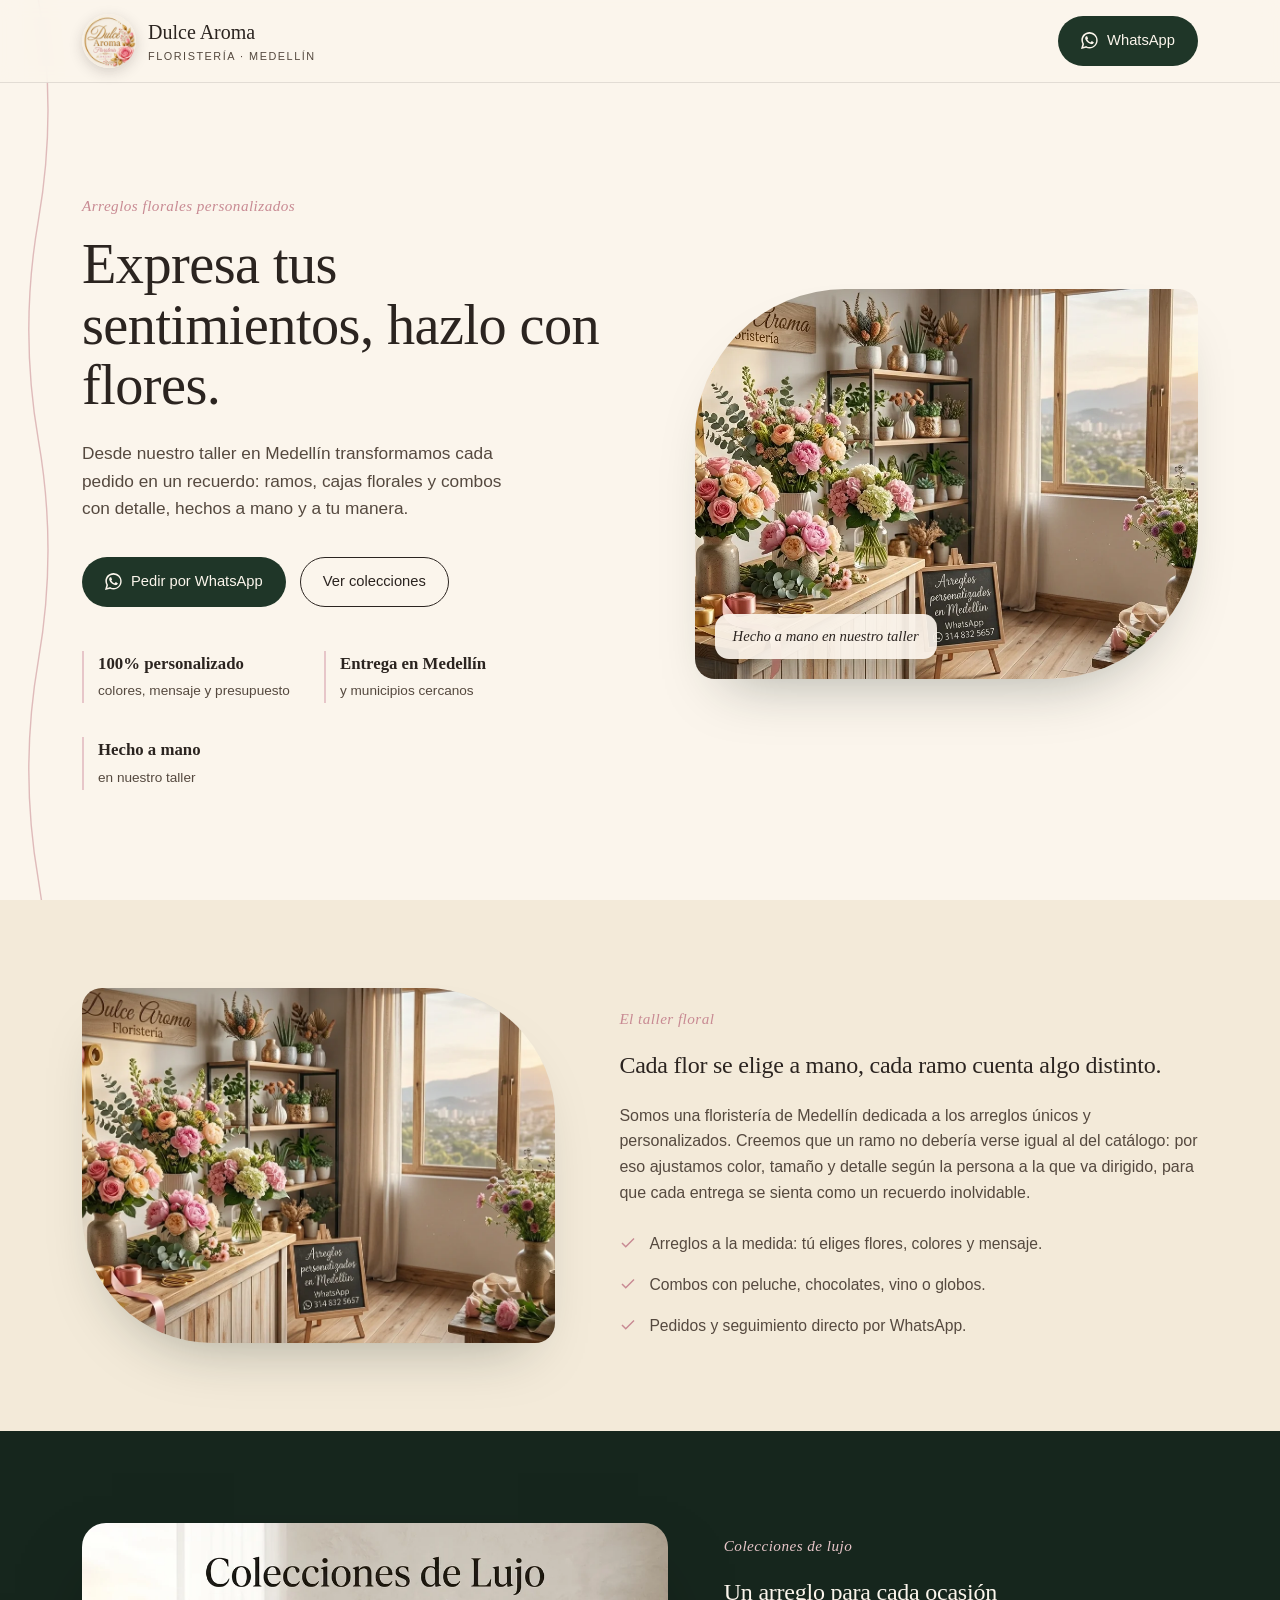
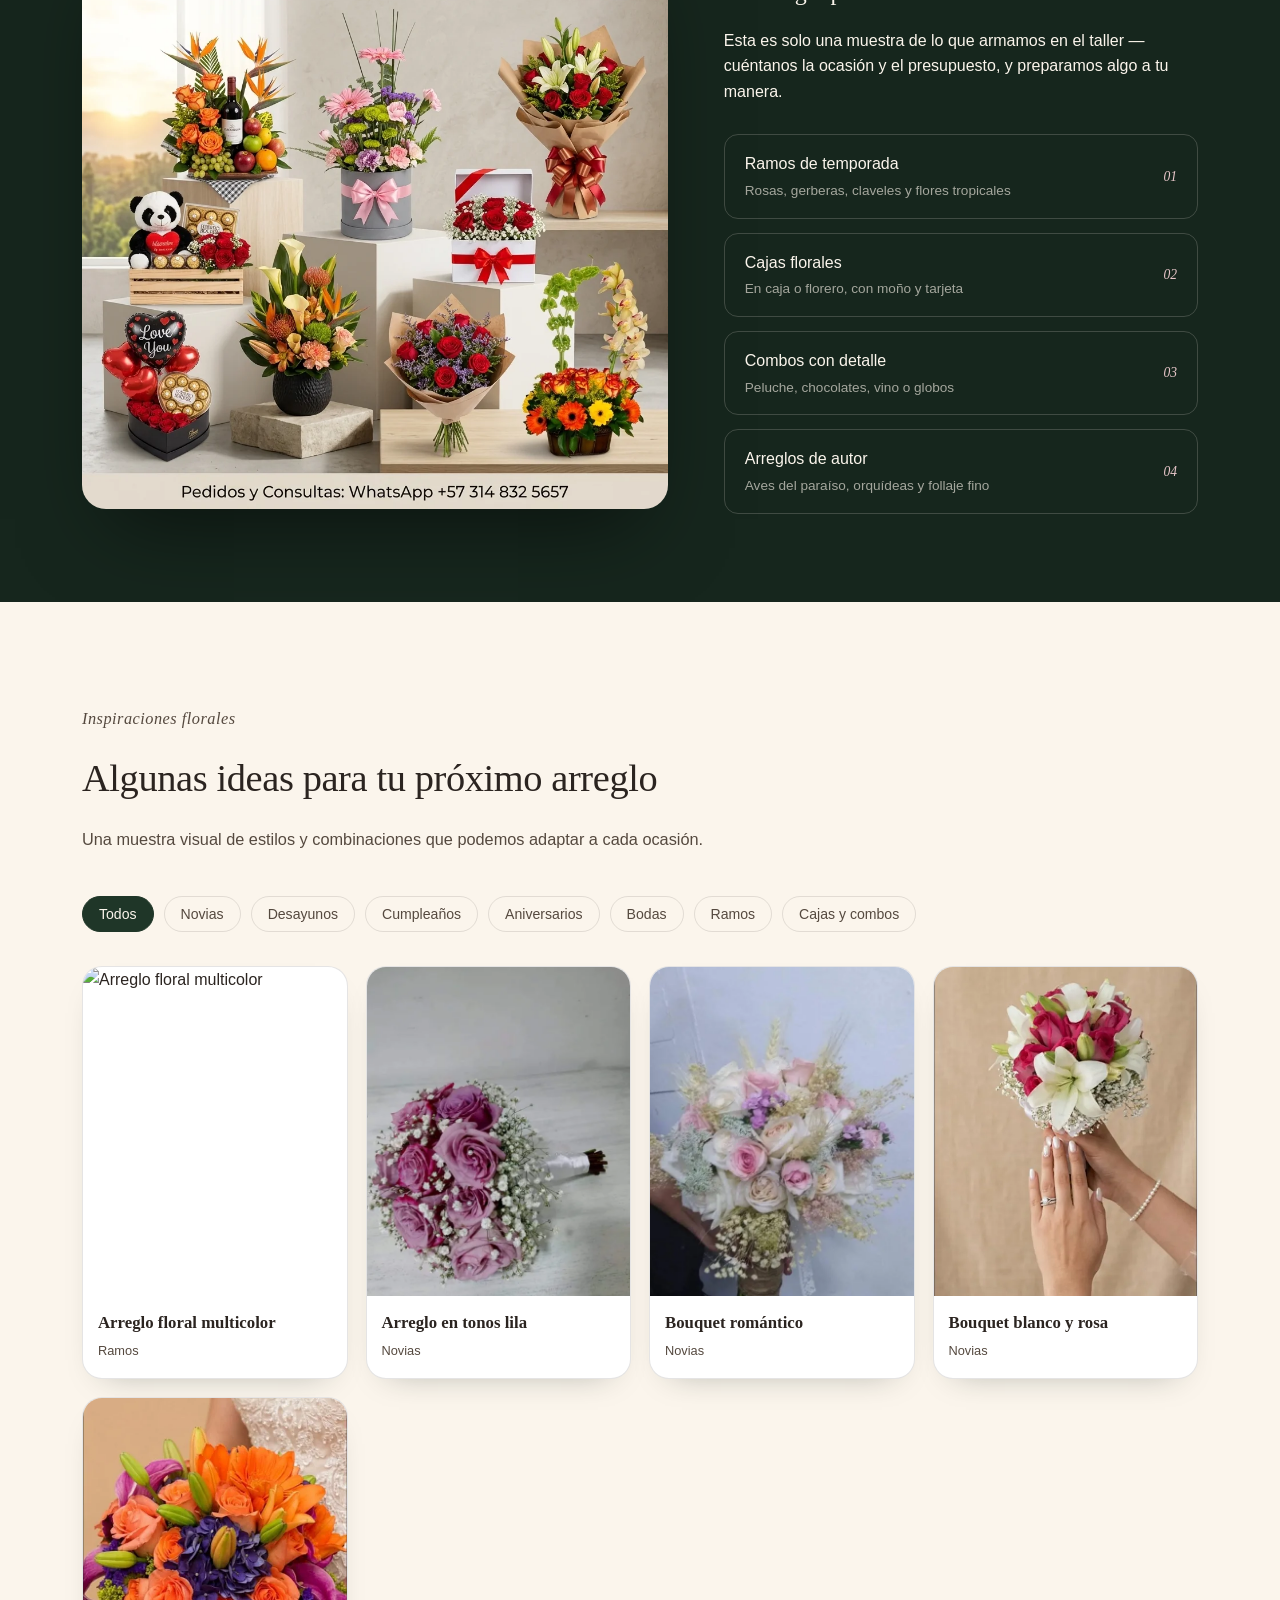
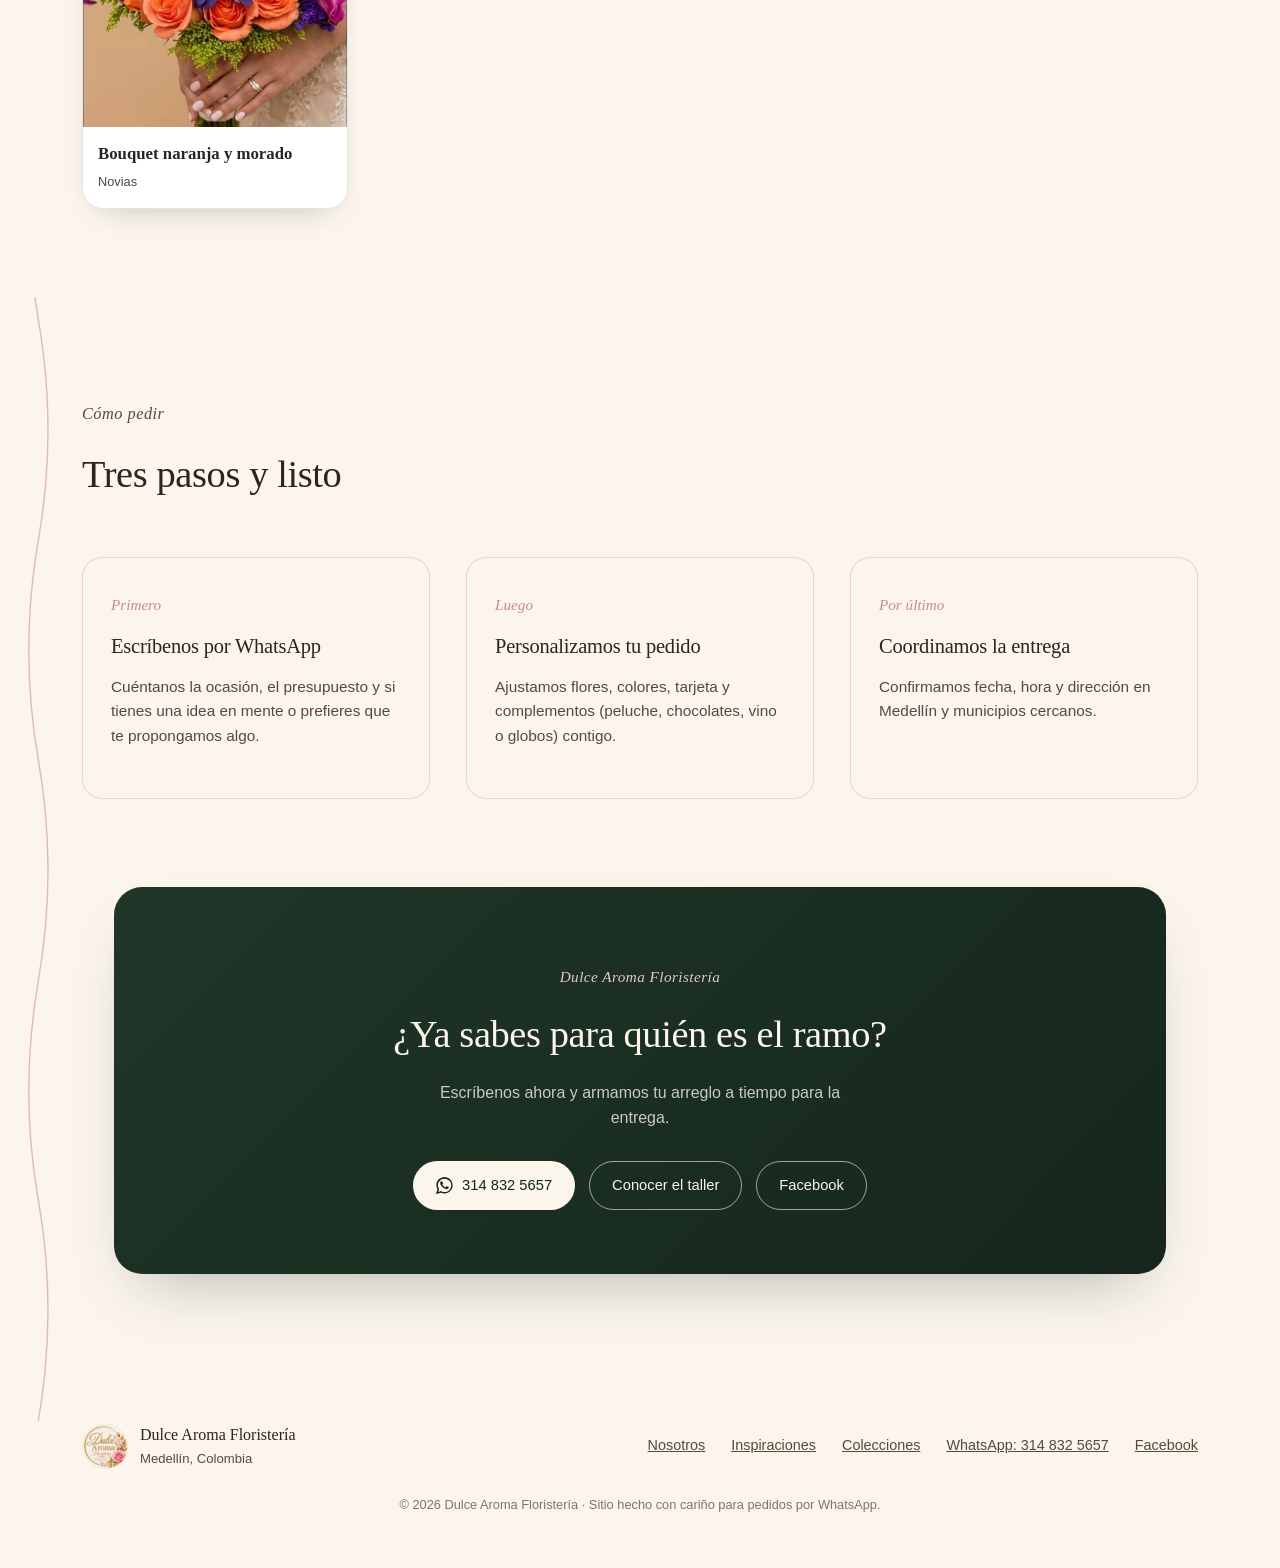
==== index.html @ 65dbf470 "Update image path for floral arrangement" ====
<!DOCTYPE html>

<html lang="es">
<head>
<meta charset="utf-8"/>
<meta content="width=device-width, initial-scale=1.0" name="viewport"/>
<title>Dulce Aroma Floristería · Medellín</title>
<meta content="Dulce Aroma Floristería: arreglos florales únicos y personalizados en Medellín. Pedidos y consultas por WhatsApp." name="description"/>
<meta content="Dulce Aroma Floristería · Medellín" property="og:title"/>
<meta content="Arreglos florales únicos y personalizados en Medellín. Pedidos y consultas por WhatsApp." property="og:description"/>
<meta content="img/portada.webp" property="og:image"/>
<meta content="#1f3628" name="theme-color"/>
<style>
  :root{
    --verde-hoja: #1f3628;
    --verde-profundo: #16261d;
    --crema: #fbf5ec;
    --crema-suave: #f3ead9;
    --rosa-polvo: #c88a93;
    --rosa-suave: #e7c6c9;
    --dorado: #a6793d;
    --tinta: #2b2420;
    --ink-suave: #55493f;
    --borde: rgba(43,36,32,0.12);
    --sombra: 0 30px 60px -30px rgba(22,38,29,0.35);
  }
  *{box-sizing:border-box;}
  html{scroll-behavior:smooth;}
  body{
    margin:0;
    background:var(--crema);
    color:var(--tinta);
    font-family:'Work Sans', sans-serif;
    font-weight:400;
    line-height:1.6;
    overflow-x:hidden;
  }
  h1,h2,h3,.display{
    font-family:'Fraunces', serif;
    font-weight:500;
    letter-spacing:-0.01em;
    margin:0;
  }
  .eyebrow{
    font-family:'Fraunces', serif;
    font-style:italic;
    font-weight:400;
    font-size:0.95rem;
    letter-spacing:0.03em;
    color:var(--rosa-polvo);
  }
  a{color:inherit;}
  img{max-width:100%;display:block;}
  .wrap{max-width:1180px;margin:0 auto;padding:0 32px;}

  /* --- vine signature element --- */
  #vine-svg{
    position:absolute;
    top:0; left:0;
    width:100%;
    height:100%;
    pointer-events:none;
    z-index:0;
  }
  #vine-page{position:relative;}
  #vine-page > *:not(#vine-svg){position:relative;z-index:1;}
  .vine-path{
    fill:none;
    stroke:var(--rosa-polvo);
    stroke-width:1.4;
    stroke-linecap:round;
    opacity:0.55;
  }
  .vine-mark{
    opacity:0;
    transform:scale(0.4);
    transform-box:fill-box;
    transform-origin:center;
    transition:opacity 0.8s ease, transform 0.8s cubic-bezier(.2,.9,.3,1.3);
  }
  .vine-mark.show{opacity:1;transform:scale(1);}

  /* --- nav --- */
  header{
    position:sticky; top:0; z-index:50;
    background:rgba(251,245,236,0.86);
    backdrop-filter: blur(10px);
    border-bottom:1px solid var(--borde);
  }
  nav.wrap{
    display:flex; align-items:center; justify-content:space-between;
    padding-top:14px; padding-bottom:14px;
  }
  .brand{display:flex;align-items:center;gap:12px;}
  .brand img{width:54px;height:54px;border-radius:50%;object-fit:cover;box-shadow:0 4px 14px rgba(43,36,32,0.18);}
  .brand-name{font-family:'Fraunces',serif;font-size:1.25rem;font-weight:500;}
  .brand-name span{display:block;font-family:'Work Sans',sans-serif;font-weight:400;font-size:0.68rem;letter-spacing:0.14em;text-transform:uppercase;color:var(--ink-suave);}
  .btn{
    display:inline-flex; align-items:center; gap:9px;
    padding:12px 22px;
    border-radius:999px;
    font-family:'Work Sans',sans-serif;
    font-weight:500;
    font-size:0.92rem;
    text-decoration:none;
    border:1px solid transparent;
    cursor:pointer;
    transition:transform 0.25s ease, box-shadow 0.25s ease, background 0.25s ease;
  }
  .btn-primary{background:var(--verde-hoja);color:var(--crema);}
  .btn-primary:hover{transform:translateY(-2px);box-shadow:0 14px 26px -12px rgba(31,54,40,0.55);}
  .btn-ghost{border-color:var(--tinta); background:transparent;}
  .btn-ghost:hover{background:var(--tinta);color:var(--crema);}
  .btn svg{width:17px;height:17px;flex-shrink:0;}

  /* --- hero --- */
  .hero{
    position:relative;
    padding:96px 0 110px;
    overflow:hidden;
  }
  .hero .wrap{
    display:grid;
    grid-template-columns:1.05fr 0.95fr;
    gap:56px;
    align-items:center;
    position:relative;
    z-index:1;
  }
  .hero h1{
    font-size:clamp(2.5rem, 4.4vw, 3.7rem);
    line-height:1.08;
    margin-top:14px;
  }
  .hero h1 em{
    font-style:italic;
    color:var(--rosa-polvo);
  }
  .hero p.lead{
    margin-top:24px;
    font-size:1.08rem;
    color:var(--ink-suave);
    max-width:46ch;
  }
  .hero-ctas{display:flex;gap:14px;margin-top:34px;flex-wrap:wrap;}
  .hero-figure{
    position:relative;
    border-radius:150px 20px 150px 20px;
    overflow:hidden;
    box-shadow:var(--sombra);
    aspect-ratio:4/3.1;
  }
  .hero-figure img{width:100%;height:100%;object-fit:cover;}
  .hero-figure .tag{
    position:absolute; left:20px; bottom:20px;
    max-width:calc(100% - 40px);
    background:rgba(251,245,236,0.92);
    padding:11px 18px;
    border-radius:14px;
    font-family:'Fraunces',serif;
    font-style:italic;
    font-size:0.92rem;
    box-shadow:0 10px 24px rgba(22,38,29,0.2);
  }
  .stat-row{
    display:flex; gap:34px; margin-top:44px; flex-wrap:wrap;
  }
  .stat-row div{border-left:2px solid var(--rosa-suave);padding-left:14px;}
  .stat-row strong{display:block;font-family:'Fraunces',serif;font-size:1.05rem;}
  .stat-row span{font-size:0.85rem;color:var(--ink-suave);}

  /* --- section basics --- */
  section{position:relative;padding:88px 0;}
  .section-head{max-width:640px;margin-bottom:52px;}
  .section-head h2{font-size:clamp(1.9rem,3vw,2.5rem);margin-top:10px;}
  .section-head p{color:var(--ink-suave);margin-top:16px;font-size:1.02rem;}

  /* --- about / historia --- */
  .about{background:var(--crema-suave);}
  .about .wrap{display:grid;grid-template-columns:0.9fr 1.1fr;gap:64px;align-items:center;}
  .about-figure{border-radius:20px 130px 20px 130px;overflow:hidden;box-shadow:var(--sombra);background:#e8dfd2;}
  .about-figure img{width:100%;aspect-ratio:4/3;object-fit:cover;object-position:52% center;}
  .about ul{list-style:none;margin:26px 0 0;padding:0;display:grid;gap:16px;}
  .about li{display:flex;gap:12px;align-items:flex-start;font-size:0.98rem;color:var(--ink-suave);}
  .about li svg{flex-shrink:0;margin-top:3px;width:18px;height:18px;color:var(--rosa-polvo);}

  /* --- catálogo (dark) --- */
  .catalogo{background:var(--verde-profundo);color:var(--crema);}
  .catalogo .eyebrow{color:var(--rosa-suave);}
  .catalogo .section-head p{color:rgba(251,245,236,0.72);}
  .catalogo .wrap{display:grid;grid-template-columns:1.05fr 0.85fr;gap:56px;align-items:center;}
  .catalogo-figure{border-radius:24px;overflow:hidden;box-shadow:0 40px 80px -30px rgba(0,0,0,0.55);background:#2a3a30;}
  .catalogo-figure img{width:100%;aspect-ratio:1/1;object-fit:cover;object-position:center;}
  .chip-list{display:grid;gap:14px;}
  .chip{
    display:flex;justify-content:space-between;align-items:center;
    padding:16px 20px;
    border:1px solid rgba(251,245,236,0.18);
    border-radius:14px;
    transition:background 0.25s ease, border-color 0.25s ease;
  }
  .chip:hover{background:rgba(251,245,236,0.06);border-color:rgba(251,245,236,0.35);}
  .chip .n{font-family:'Fraunces',serif;font-style:italic;color:var(--rosa-suave);font-size:0.85rem;}
  .chip .t{font-weight:500;}
  .chip .d{font-size:0.85rem;color:rgba(251,245,236,0.62);margin-top:3px;}

  /* --- pasos --- */
  .pasos .wrap{display:grid;grid-template-columns:repeat(3,1fr);gap:36px;}
  .paso{
    background:var(--crema);
    border:1px solid var(--borde);
    border-radius:20px;
    padding:34px 28px;
    position:relative;
  }
  .paso .marca{
    font-family:'Fraunces',serif;font-style:italic;color:var(--rosa-polvo);font-size:0.95rem;
  }
  .paso h3{margin-top:12px;font-size:1.28rem;}
  .paso p{margin-top:12px;color:var(--ink-suave);font-size:0.96rem;}

  /* --- cta final --- */
  .cta-final{
    background:linear-gradient(135deg, var(--verde-hoja), var(--verde-profundo));
    color:var(--crema);
    border-radius:28px;
    margin:0 32px;
    padding:64px 48px;
    text-align:center;
    box-shadow:var(--sombra);
  }
  .cta-final h2{font-size:clamp(1.8rem,3vw,2.4rem);}
  .cta-final p{margin-top:14px;color:rgba(251,245,236,0.78);max-width:52ch;margin-left:auto;margin-right:auto;}
  .cta-final .hero-ctas{justify-content:center;margin-top:30px;}
  .cta-final .btn-ghost{border-color:rgba(251,245,236,0.6);color:var(--crema);}
  .cta-final .btn-ghost:hover{background:var(--crema);color:var(--verde-profundo);}
  .cta-final .btn-primary{background:var(--crema);color:var(--verde-profundo);}
  .cta-final .btn-primary:hover{box-shadow:0 14px 26px -12px rgba(0,0,0,0.4);}

  footer{padding:60px 0 40px;}
  footer .wrap{display:flex;justify-content:space-between;align-items:center;flex-wrap:wrap;gap:24px;}
  .foot-brand{display:flex;align-items:center;gap:12px;}
  .foot-brand img{width:46px;height:46px;border-radius:50%;object-fit:cover;}
  footer nav{display:flex;gap:26px;font-size:0.9rem;color:var(--ink-suave);flex-wrap:wrap;}
  .copy{font-size:0.8rem;color:var(--ink-suave);opacity:0.75;margin-top:26px;text-align:center;}

  @media (max-width: 860px){
    .hero .wrap, .about .wrap, .catalogo .wrap{grid-template-columns:1fr;}
    .hero-figure{order:-1;}
    .pasos .wrap{grid-template-columns:1fr;}
    .cta-final{margin:0 16px;padding:48px 26px;}
    .wrap{padding:0 20px;}
  }
  @media (prefers-reduced-motion: reduce){
    html{scroll-behavior:auto;}
    .vine-mark{transition:none;opacity:1;transform:none;}
  }

/* --- galeria de trabajos / inspiraciones --- */
.galeria{
  background:var(--crema);
}
.galeria-head{
  display:flex;
  justify-content:space-between;
  align-items:flex-end;
  gap:28px;
  margin-bottom:34px;
  flex-wrap:wrap;
}
.galeria-head .section-head{margin-bottom:0;}
.galeria-filtros{
  display:flex;
  gap:10px;
  flex-wrap:wrap;
}
.galeria-filtro{
  border:1px solid var(--borde);
  background:transparent;
  color:var(--ink-suave);
  padding:9px 16px;
  border-radius:999px;
  cursor:pointer;
  font:500 0.88rem 'Work Sans',sans-serif;
  transition:all .2s ease;
}
.galeria-filtro:hover,
.galeria-filtro.active{
  background:var(--verde-hoja);
  color:var(--crema);
  border-color:var(--verde-hoja);
}
.galeria-grid{
  display:grid;
  grid-template-columns:repeat(4,1fr);
  gap:18px;
}
.galeria-card{
  margin:0;
  border-radius:20px;
  overflow:hidden;
  background:#fff;
  border:1px solid var(--borde);
  box-shadow:0 14px 32px -22px rgba(22,38,29,.38);
}
.galeria-card img{
  width:100%;
  aspect-ratio:4/5;
  object-fit:cover;
  transition:transform .35s ease;
}
.galeria-card:hover img{transform:scale(1.03);}
.galeria-card figcaption{
  padding:14px 15px 16px;
}
.galeria-card strong{
  display:block;
  font-family:'Fraunces',serif;
  font-size:1.05rem;
}
.galeria-card span{
  display:block;
  margin-top:4px;
  font-size:.8rem;
  color:var(--ink-suave);
}
.galeria-empty{
  display:none;
  padding:30px 0;
  color:var(--ink-suave);
}
@media (max-width:1000px){
  .galeria-grid{grid-template-columns:repeat(2,1fr);}
}
@media (max-width:560px){
  .galeria-grid{grid-template-columns:1fr;}
  .galeria-head{align-items:flex-start;}
}
</style>
</head>
<body>
<div id="vine-page">
<svg id="vine-svg" preserveaspectratio="none"><path class="vine-path" d="" id="vine-line"></path></svg>
<header>
<nav class="wrap">
<div class="brand">
<img alt="Logo Dulce Aroma Floristería" loading="lazy" src="img/logo.webp"/>
<div class="brand-name">Dulce Aroma<span>Floristería · Medellín</span></div>
</div>
<a class="btn btn-primary" href="https://wa.me/573148325657?text=Hola%2C%20vi%20su%20p%C3%A1gina%20web%20de%20Dulce%20Aroma%20y%20quisiera%20informaci%C3%B3n%20sobre%20sus%20arreglos%20florales." rel="noopener" target="_blank">
<svg fill="currentColor" viewbox="0 0 24 24"><path d="M20.5 3.5A11.7 11.7 0 0 0 12 0C5.6 0 .5 5.1.5 11.4c0 2 .5 4 1.5 5.7L0 24l7.1-1.9a11.9 11.9 0 0 0 4.9 1.1h0c6.4 0 11.5-5.1 11.5-11.4 0-3-1.2-5.9-3.4-8.3zM12 21.3c-1.5 0-3-.4-4.3-1.2l-.3-.2-4.2 1.1 1.1-4-.2-.3a9.3 9.3 0 0 1-1.4-4.9C2.7 6.3 6.8 2.3 12 2.3c2.5 0 4.9 1 6.7 2.8a9.2 9.2 0 0 1 2.8 6.4c0 5.4-4.1 9.8-9.5 9.8zm5.3-7.3c-.3-.1-1.7-.8-1.9-.9-.3-.1-.5-.1-.7.1-.2.3-.7.9-.9 1.1-.2.2-.3.2-.6.1-.3-.1-1.3-.5-2.4-1.5-.9-.8-1.5-1.8-1.7-2.1-.2-.3 0-.5.1-.6.1-.1.3-.3.4-.5.1-.1.2-.3.3-.4.1-.2 0-.4 0-.5 0-.1-.7-1.6-.9-2.2-.2-.5-.5-.5-.7-.5h-.6c-.2 0-.5.1-.8.4-.3.3-1 1-1 2.4s1.1 2.8 1.2 3c.1.2 2.1 3.2 5.1 4.5.7.3 1.3.5 1.7.6.7.2 1.4.2 1.9.1.6-.1 1.7-.7 2-1.4.2-.7.2-1.2.2-1.4-.1-.1-.3-.2-.6-.3z"></path></svg>
      WhatsApp
    </a>
</nav>
</header>
<!-- HERO -->
<section class="hero">
<div class="wrap">
<div>
<p class="eyebrow">Arreglos florales personalizados</p>
<h1>Expresa tus sentimientos, hazlo con flores.</h1>
<p class="lead">Desde nuestro taller en Medellín transformamos cada pedido en un recuerdo: ramos, cajas florales y combos con detalle, hechos a mano y a tu manera.</p>
<div class="hero-ctas">
<a class="btn btn-primary" href="https://wa.me/573148325657?text=Hola%2C%20vi%20su%20p%C3%A1gina%20web%20de%20Dulce%20Aroma%20y%20quisiera%20informaci%C3%B3n%20sobre%20sus%20arreglos%20florales." rel="noopener" target="_blank">
<svg fill="currentColor" viewbox="0 0 24 24"><path d="M20.5 3.5A11.7 11.7 0 0 0 12 0C5.6 0 .5 5.1.5 11.4c0 2 .5 4 1.5 5.7L0 24l7.1-1.9a11.9 11.9 0 0 0 4.9 1.1h0c6.4 0 11.5-5.1 11.5-11.4 0-3-1.2-5.9-3.4-8.3zM12 21.3c-1.5 0-3-.4-4.3-1.2l-.3-.2-4.2 1.1 1.1-4-.2-.3a9.3 9.3 0 0 1-1.4-4.9C2.7 6.3 6.8 2.3 12 2.3c2.5 0 4.9 1 6.7 2.8a9.2 9.2 0 0 1 2.8 6.4c0 5.4-4.1 9.8-9.5 9.8zm5.3-7.3c-.3-.1-1.7-.8-1.9-.9-.3-.1-.5-.1-.7.1-.2.3-.7.9-.9 1.1-.2.2-.3.2-.6.1-.3-.1-1.3-.5-2.4-1.5-.9-.8-1.5-1.8-1.7-2.1-.2-.3 0-.5.1-.6.1-.1.3-.3.4-.5.1-.1.2-.3.3-.4.1-.2 0-.4 0-.5 0-.1-.7-1.6-.9-2.2-.2-.5-.5-.5-.7-.5h-.6c-.2 0-.5.1-.8.4-.3.3-1 1-1 2.4s1.1 2.8 1.2 3c.1.2 2.1 3.2 5.1 4.5.7.3 1.3.5 1.7.6.7.2 1.4.2 1.9.1.6-.1 1.7-.7 2-1.4.2-.7.2-1.2.2-1.4-.1-.1-.3-.2-.6-.3z"></path></svg>
          Pedir por WhatsApp
        </a>
<a class="btn btn-ghost" href="#catalogo">Ver colecciones</a>
</div>
<div class="stat-row">
<div><strong>100% personalizado</strong><span>colores, mensaje y presupuesto</span></div>
<div><strong>Entrega en Medellín</strong><span>y municipios cercanos</span></div>
<div><strong>Hecho a mano</strong><span>en nuestro taller</span></div>
</div>
</div>
<div class="hero-figure">
<img alt="Taller de Dulce Aroma Floristería con ramos de rosas, peonías e hidrangeas" loading="lazy" src="img/portada.webp"/>
<div class="tag">Hecho a mano en nuestro taller</div>
</div>
</div>
</section>
<!-- ABOUT -->
<section class="about" id="nosotros">
<div class="wrap">
<div class="about-figure">
<img alt="Detalle del taller floral de Dulce Aroma Floristería" loading="lazy" src="img/portada.webp"/>
</div>
<div>
<p class="eyebrow">El taller floral</p>
<h2>Cada flor se elige a mano, cada ramo cuenta algo distinto.</h2>
<p style="color:var(--ink-suave);margin-top:18px;">Somos una floristería de Medellín dedicada a los arreglos únicos y personalizados. Creemos que un ramo no debería verse igual al del catálogo: por eso ajustamos color, tamaño y detalle según la persona a la que va dirigido, para que cada entrega se sienta como un recuerdo inolvidable.</p>
<ul>
<li><svg fill="none" stroke="currentColor" stroke-width="2" viewbox="0 0 24 24"><path d="M20 6L9 17l-5-5"></path></svg> Arreglos a la medida: tú eliges flores, colores y mensaje.</li>
<li><svg fill="none" stroke="currentColor" stroke-width="2" viewbox="0 0 24 24"><path d="M20 6L9 17l-5-5"></path></svg> Combos con peluche, chocolates, vino o globos.</li>
<li><svg fill="none" stroke="currentColor" stroke-width="2" viewbox="0 0 24 24"><path d="M20 6L9 17l-5-5"></path></svg> Pedidos y seguimiento directo por WhatsApp.</li>
</ul>
</div>
</div>
</section>
<!-- CATALOGO -->
<section class="catalogo" id="catalogo">
<div class="wrap">
<div>
<div class="catalogo-figure">
<img alt="Colecciones de lujo Dulce Aroma: ramos, cajas florales y combos con regalo" loading="lazy" src="img/colecciones.webp"/>
</div>
</div>
<div>
<p class="eyebrow">Colecciones de lujo</p>
<h2>Un arreglo para cada ocasión</h2>
<p style="margin-bottom:30px;">Esta es solo una muestra de lo que armamos en el taller — cuéntanos la ocasión y el presupuesto, y preparamos algo a tu manera.</p>
<div class="chip-list">
<div class="chip"><div><div class="t">Ramos de temporada</div><div class="d">Rosas, gerberas, claveles y flores tropicales</div></div><span class="n">01</span></div>
<div class="chip"><div><div class="t">Cajas florales</div><div class="d">En caja o florero, con moño y tarjeta</div></div><span class="n">02</span></div>
<div class="chip"><div><div class="t">Combos con detalle</div><div class="d">Peluche, chocolates, vino o globos</div></div><span class="n">03</span></div>
<div class="chip"><div><div class="t">Arreglos de autor</div><div class="d">Aves del paraíso, orquídeas y follaje fino</div></div><span class="n">04</span></div>
</div>
</div>
</div>
</section>
<!-- PASOS -->

<section class="galeria" id="inspiraciones">
<div class="wrap">
<div class="galeria-head">
<div class="section-head">
<p class="eyebrow">Inspiraciones florales</p>
<h2>Algunas ideas para tu próximo arreglo</h2>
<p>Una muestra visual de estilos y combinaciones que podemos adaptar a cada ocasión.</p>
</div>
<div aria-label="Filtrar inspiraciones" class="galeria-filtros">
<button class="galeria-filtro active" data-filter="todos" type="button">Todos</button>
<button class="galeria-filtro" data-filter="novias" type="button">Novias</button>
<button class="galeria-filtro" data-filter="desayunos" type="button">Desayunos</button>
<button class="galeria-filtro" data-filter="cumpleanos" type="button">Cumpleaños</button>
<button class="galeria-filtro" data-filter="aniversarios" type="button">Aniversarios</button>
<button class="galeria-filtro" data-filter="bodas" type="button">Bodas</button>
<button class="galeria-filtro" data-filter="ramos" type="button">Ramos</button>
<button class="galeria-filtro" data-filter="cajas" type="button">Cajas y combos</button>
</div>
</div>
<div class="galeria-grid" id="galeria-grid"></div>
<p class="galeria-empty" id="galeria-empty">No hay imágenes en esta categoría.</p>
</div>
</section>
<section class="pasos">
<div class="wrap" style="display:block;">
<div class="section-head">
<p class="eyebrow">Cómo pedir</p>
<h2>Tres pasos y listo</h2>
</div>
</div>
<div class="wrap">
<div class="paso">
<span class="marca">Primero</span>
<h3>Escríbenos por WhatsApp</h3>
<p>Cuéntanos la ocasión, el presupuesto y si tienes una idea en mente o prefieres que te propongamos algo.</p>
</div>
<div class="paso">
<span class="marca">Luego</span>
<h3>Personalizamos tu pedido</h3>
<p>Ajustamos flores, colores, tarjeta y complementos (peluche, chocolates, vino o globos) contigo.</p>
</div>
<div class="paso">
<span class="marca">Por último</span>
<h3>Coordinamos la entrega</h3>
<p>Confirmamos fecha, hora y dirección en Medellín y municipios cercanos.</p>
</div>
</div>
</section>
<!-- CTA FINAL -->
<section style="padding-top:0;">
<div class="wrap">
<div class="cta-final">
<p class="eyebrow" style="color:var(--rosa-suave);">Dulce Aroma Floristería</p>
<h2>¿Ya sabes para quién es el ramo?</h2>
<p>Escríbenos ahora y armamos tu arreglo a tiempo para la entrega.</p>
<div class="hero-ctas">
<a class="btn btn-primary" href="https://wa.me/573148325657?text=Hola%2C%20vi%20su%20p%C3%A1gina%20web%20de%20Dulce%20Aroma%20y%20quisiera%20informaci%C3%B3n%20sobre%20sus%20arreglos%20florales." rel="noopener" target="_blank">
<svg fill="currentColor" viewbox="0 0 24 24"><path d="M20.5 3.5A11.7 11.7 0 0 0 12 0C5.6 0 .5 5.1.5 11.4c0 2 .5 4 1.5 5.7L0 24l7.1-1.9a11.9 11.9 0 0 0 4.9 1.1h0c6.4 0 11.5-5.1 11.5-11.4 0-3-1.2-5.9-3.4-8.3zM12 21.3c-1.5 0-3-.4-4.3-1.2l-.3-.2-4.2 1.1 1.1-4-.2-.3a9.3 9.3 0 0 1-1.4-4.9C2.7 6.3 6.8 2.3 12 2.3c2.5 0 4.9 1 6.7 2.8a9.2 9.2 0 0 1 2.8 6.4c0 5.4-4.1 9.8-9.5 9.8zm5.3-7.3c-.3-.1-1.7-.8-1.9-.9-.3-.1-.5-.1-.7.1-.2.3-.7.9-.9 1.1-.2.2-.3.2-.6.1-.3-.1-1.3-.5-2.4-1.5-.9-.8-1.5-1.8-1.7-2.1-.2-.3 0-.5.1-.6.1-.1.3-.3.4-.5.1-.1.2-.3.3-.4.1-.2 0-.4 0-.5 0-.1-.7-1.6-.9-2.2-.2-.5-.5-.5-.7-.5h-.6c-.2 0-.5.1-.8.4-.3.3-1 1-1 2.4s1.1 2.8 1.2 3c.1.2 2.1 3.2 5.1 4.5.7.3 1.3.5 1.7.6.7.2 1.4.2 1.9.1.6-.1 1.7-.7 2-1.4.2-.7.2-1.2.2-1.4-.1-.1-.3-.2-.6-.3z"></path></svg>
          314 832 5657
        </a>
<a class="btn btn-ghost" href="#nosotros">Conocer el taller</a>
<a class="btn btn-ghost" href="https://www.facebook.com/profile.php?id=61593890547009" rel="noopener" target="_blank">Facebook</a>
</div>
</div>
</div>
</section>
<footer>
<div class="wrap">
<div class="foot-brand">
<img alt="Logo Dulce Aroma" loading="lazy" src="img/logo.webp"/>
<div>
<div style="font-family:'Fraunces',serif;">Dulce Aroma Floristería</div>
<div style="font-size:0.82rem;color:var(--ink-suave);">Medellín, Colombia</div>
</div>
</div>
<nav>
<a href="#nosotros">Nosotros</a><a href="#inspiraciones">Inspiraciones</a>
<a href="#catalogo">Colecciones</a>
<a href="https://wa.me/573148325657?text=Hola%2C%20vi%20su%20p%C3%A1gina%20web%20de%20Dulce%20Aroma%20y%20quisiera%20informaci%C3%B3n%20sobre%20sus%20arreglos%20florales." rel="noopener" target="_blank">WhatsApp: 314 832 5657</a>
<a href="https://www.facebook.com/profile.php?id=61593890547009" rel="noopener" target="_blank">Facebook</a>
</nav>
</div>
<p class="copy">© 2026 Dulce Aroma Floristería · Sitio hecho con cariño para pedidos por WhatsApp.</p>
</footer>
</div>

<script>
(function(){
  const productos = [
    { nombre:'Arreglo floral multicolor', categoria:'ramos', imagen:'img/ramos/arreglo-colorido-01.webp' },
    { nombre:'Arreglo en tonos lila', categoria:'novias', imagen:'img/novias/arreglo-novia-01.webp' },
    { nombre:'Bouquet romántico', categoria:'novias', imagen:'img/novias/arreglo-novia-02.webp' },
    { nombre:'Bouquet blanco y rosa', categoria:'novias', imagen:'img/novias/arreglo-novia-03.webp' },
    { nombre:'Bouquet naranja y morado', categoria:'novias', imagen:'img/novias/arreglo-novia-04.webp' }
  ];

  const grid = document.getElementById('galeria-grid');
  const empty = document.getElementById('galeria-empty');
  const filtros = document.querySelectorAll('.galeria-filtro');

  function render(filtro='todos'){
    grid.innerHTML='';
    const visibles = productos.filter(p => filtro === 'todos' || p.categoria === filtro);
    empty.style.display = visibles.length ? 'none' : 'block';

    visibles.forEach(p => {
      const card = document.createElement('figure');
      card.className = 'galeria-card';
      card.innerHTML = `
        <img src="${p.imagen}" alt="${p.nombre}" loading="lazy">
        <figcaption>
          <strong>${p.nombre}</strong>
          <span>${p.categoria.charAt(0).toUpperCase()+p.categoria.slice(1)}</span>
        </figcaption>
      `;
      grid.appendChild(card);
    });
  }

  filtros.forEach(btn => {
    btn.addEventListener('click', () => {
      filtros.forEach(b => b.classList.remove('active'));
      btn.classList.add('active');
      render(btn.dataset.filter);
    });
  });

  render();
})();
</script>
<script>
// --- vine signature: draws a soft wavy line down the page with leaf marks at each section ---
(function(){
  const svg = document.getElementById('vine-svg');
  const path = document.getElementById('vine-line');
  const page = document.getElementById('vine-page');

  function buildVine(){
    const h = page.scrollHeight;
    const w = window.innerWidth;
    svg.setAttribute('viewBox', `0 0 ${w} ${h}`);
    svg.setAttribute('width', w);
    svg.setAttribute('height', h);

    const marginX = Math.min(48, w*0.03);
    const amp = Math.min(26, w*0.015);
    let d = `M ${marginX} 0`;
    const step = 220;
    let toggle = 1;
    for(let y = step; y < h; y += step){
      const cx = marginX + amp*toggle;
      d += ` Q ${cx} ${y-step/2}, ${marginX} ${y}`;
      toggle *= -1;
    }
    path.setAttribute('d', d);

    // clear old leaf marks
    svg.querySelectorAll('.leaf-mark').forEach(n=>n.remove());

    // place small leaf marks at each section top
    document.querySelectorAll('section, footer').forEach((sec) => {
      const rect = sec.getBoundingClientRect();
      const y = rect.top + window.scrollY + 40;
      const leaf = document.createElementNS('http://www.w3.org/2000/svg','g');
      leaf.setAttribute('class','vine-mark leaf-mark');
      leaf.setAttribute('data-y', y);
      leaf.innerHTML = `<circle cx="${marginX}" cy="${y}" r="5" fill="none" stroke="#c88a93" stroke-width="1.4"/>
        <path d="M ${marginX} ${y-9} q 7 4 0 9 q -7 -5 0 -9 Z" fill="#c88a93" opacity="0.85"/>`;
      svg.appendChild(leaf);
    });
  }

  buildVine();
  window.addEventListener('resize', buildVine);

  const io = new IntersectionObserver((entries)=>{
    entries.forEach(e=>{
      if(e.isIntersecting){ e.target.classList.add('show'); }
    });
  }, {threshold:0.4});

  function observeMarks(){
    document.querySelectorAll('.leaf-mark').forEach(m=>io.observe(m));
  }
  setTimeout(observeMarks, 60);
})();
</script>
</body>
</html>
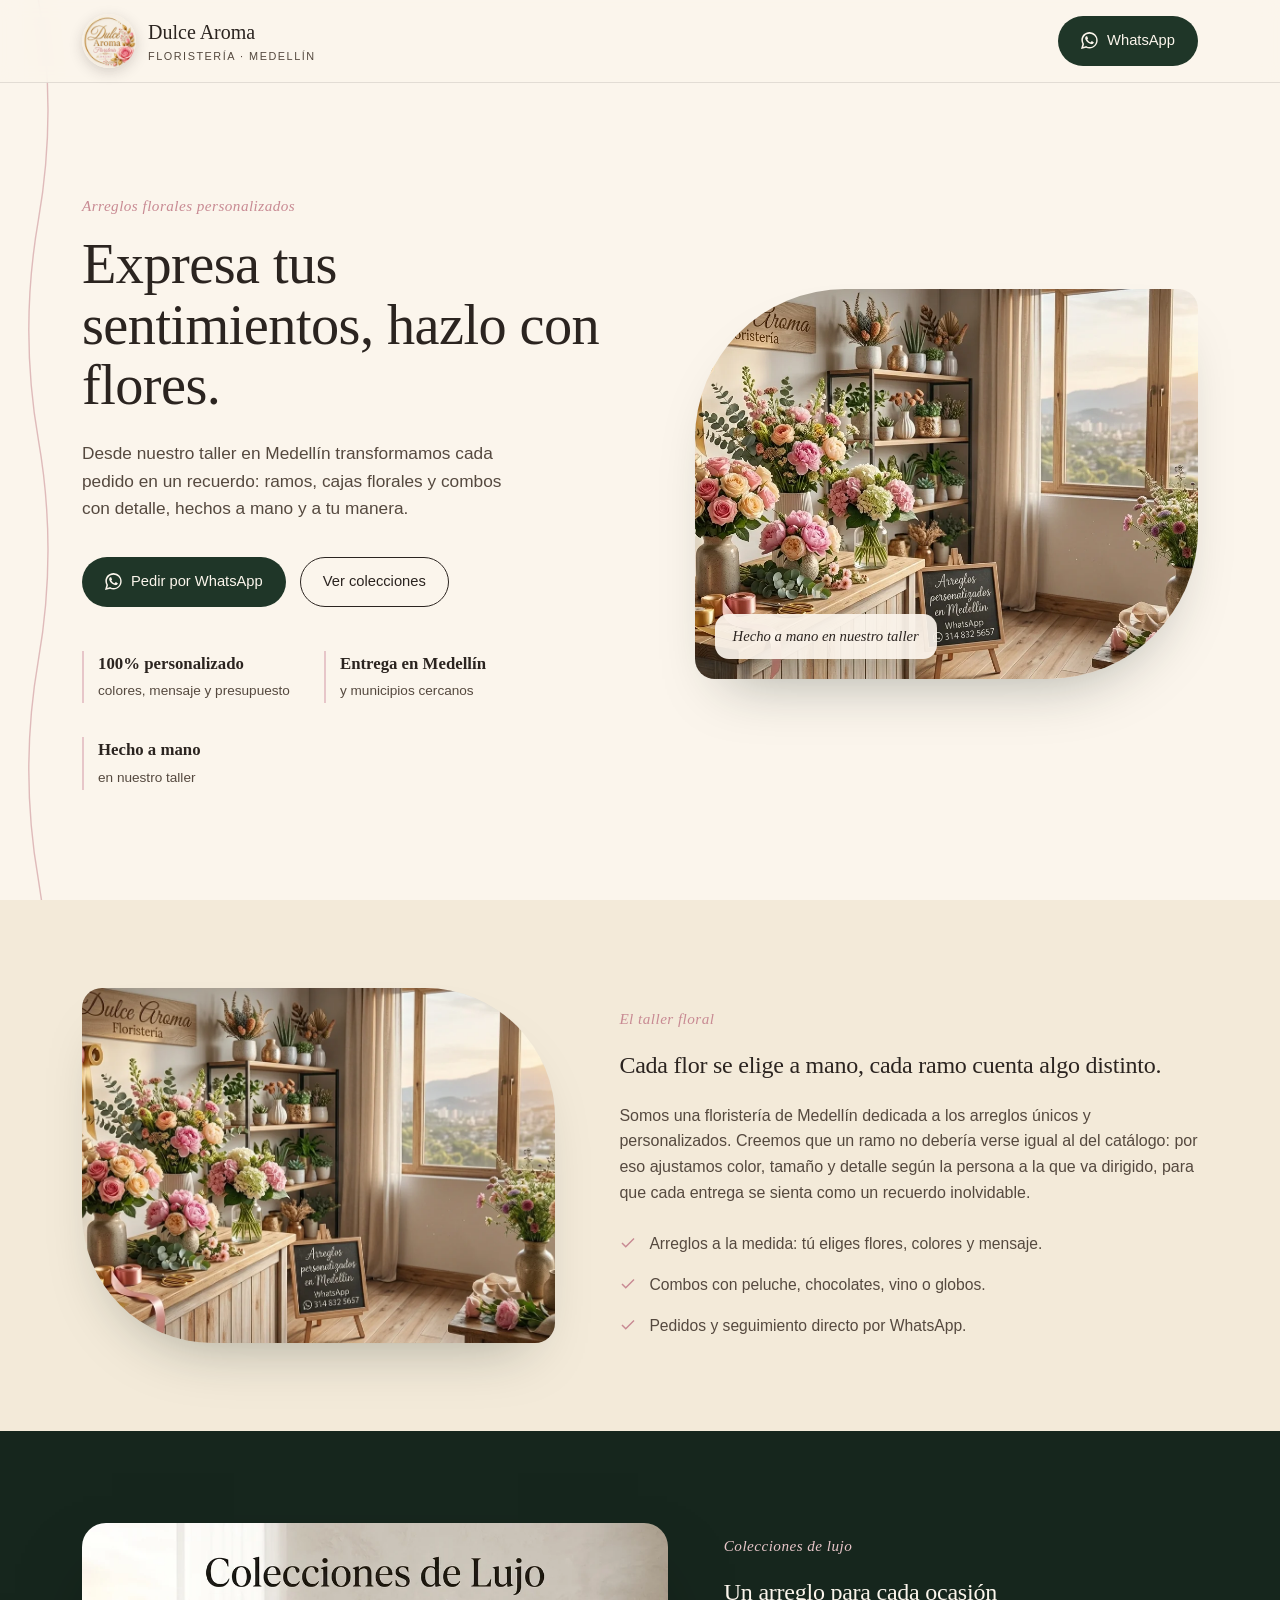
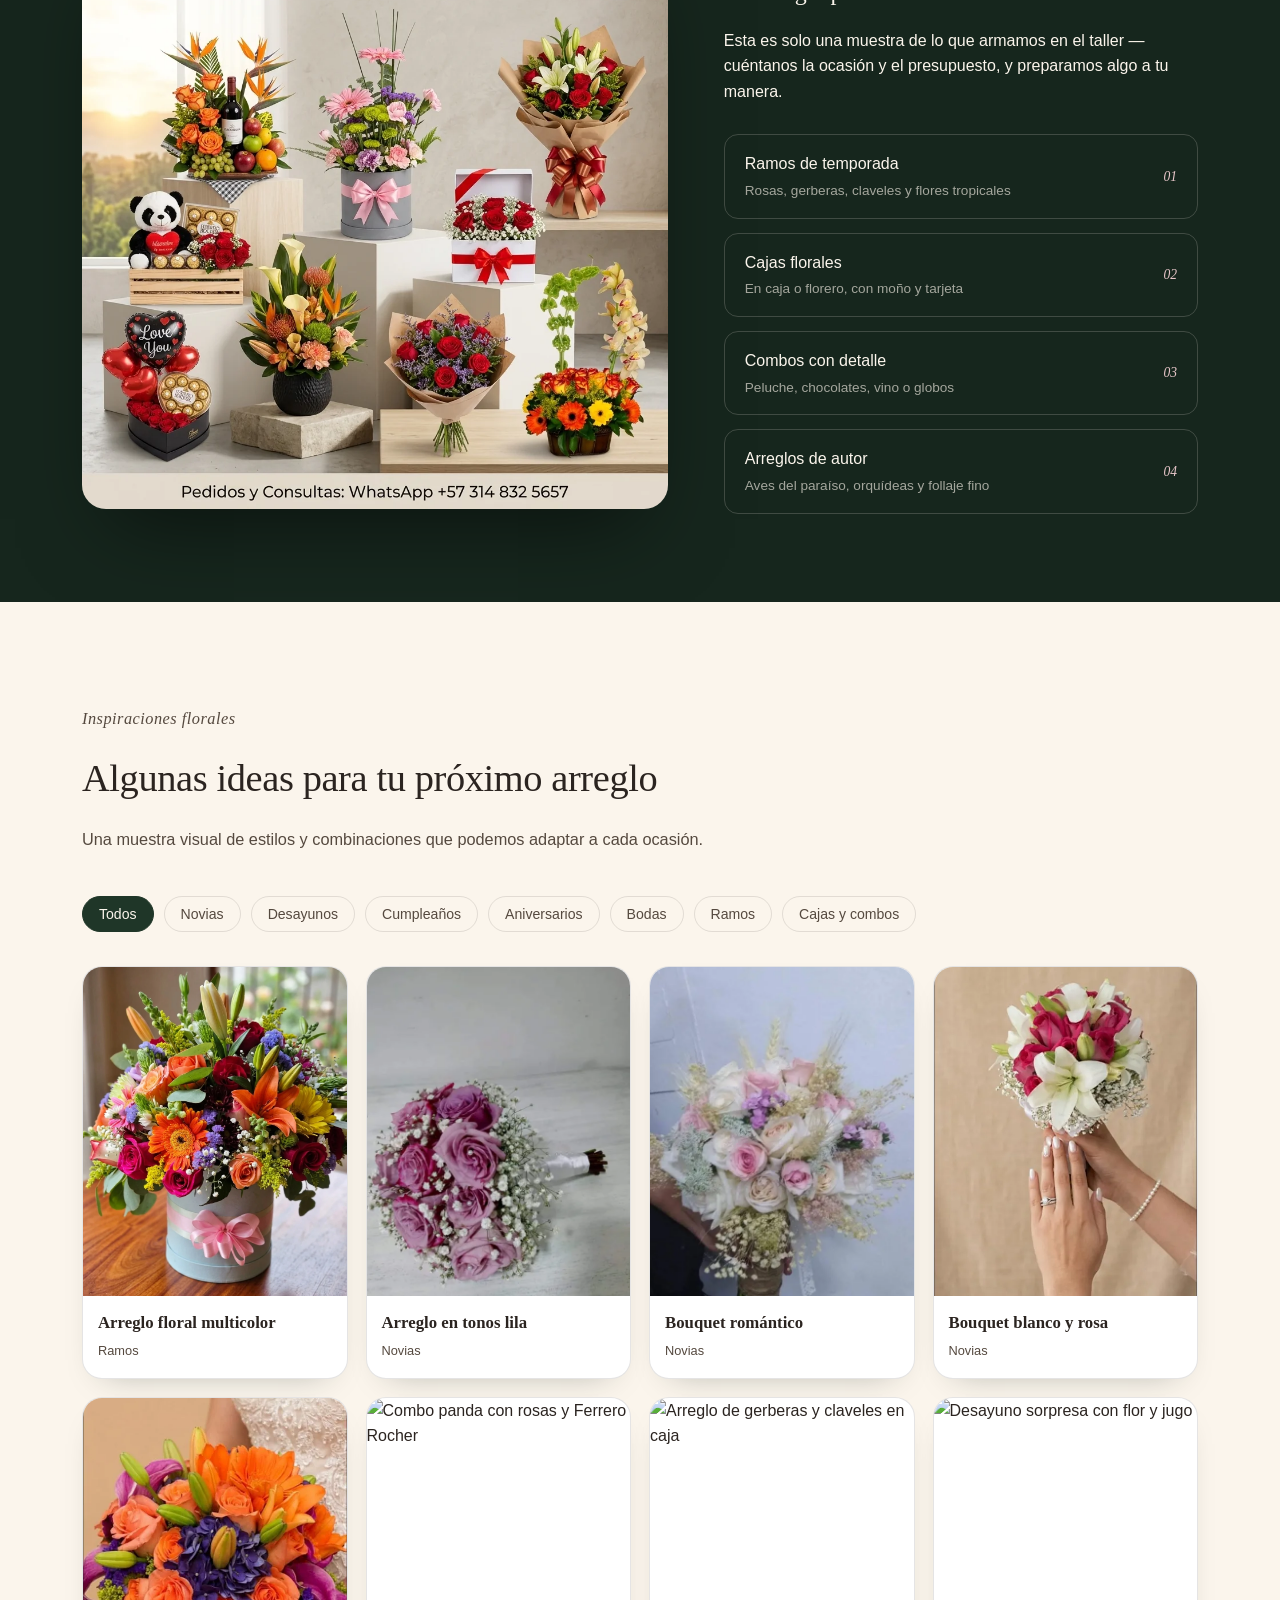
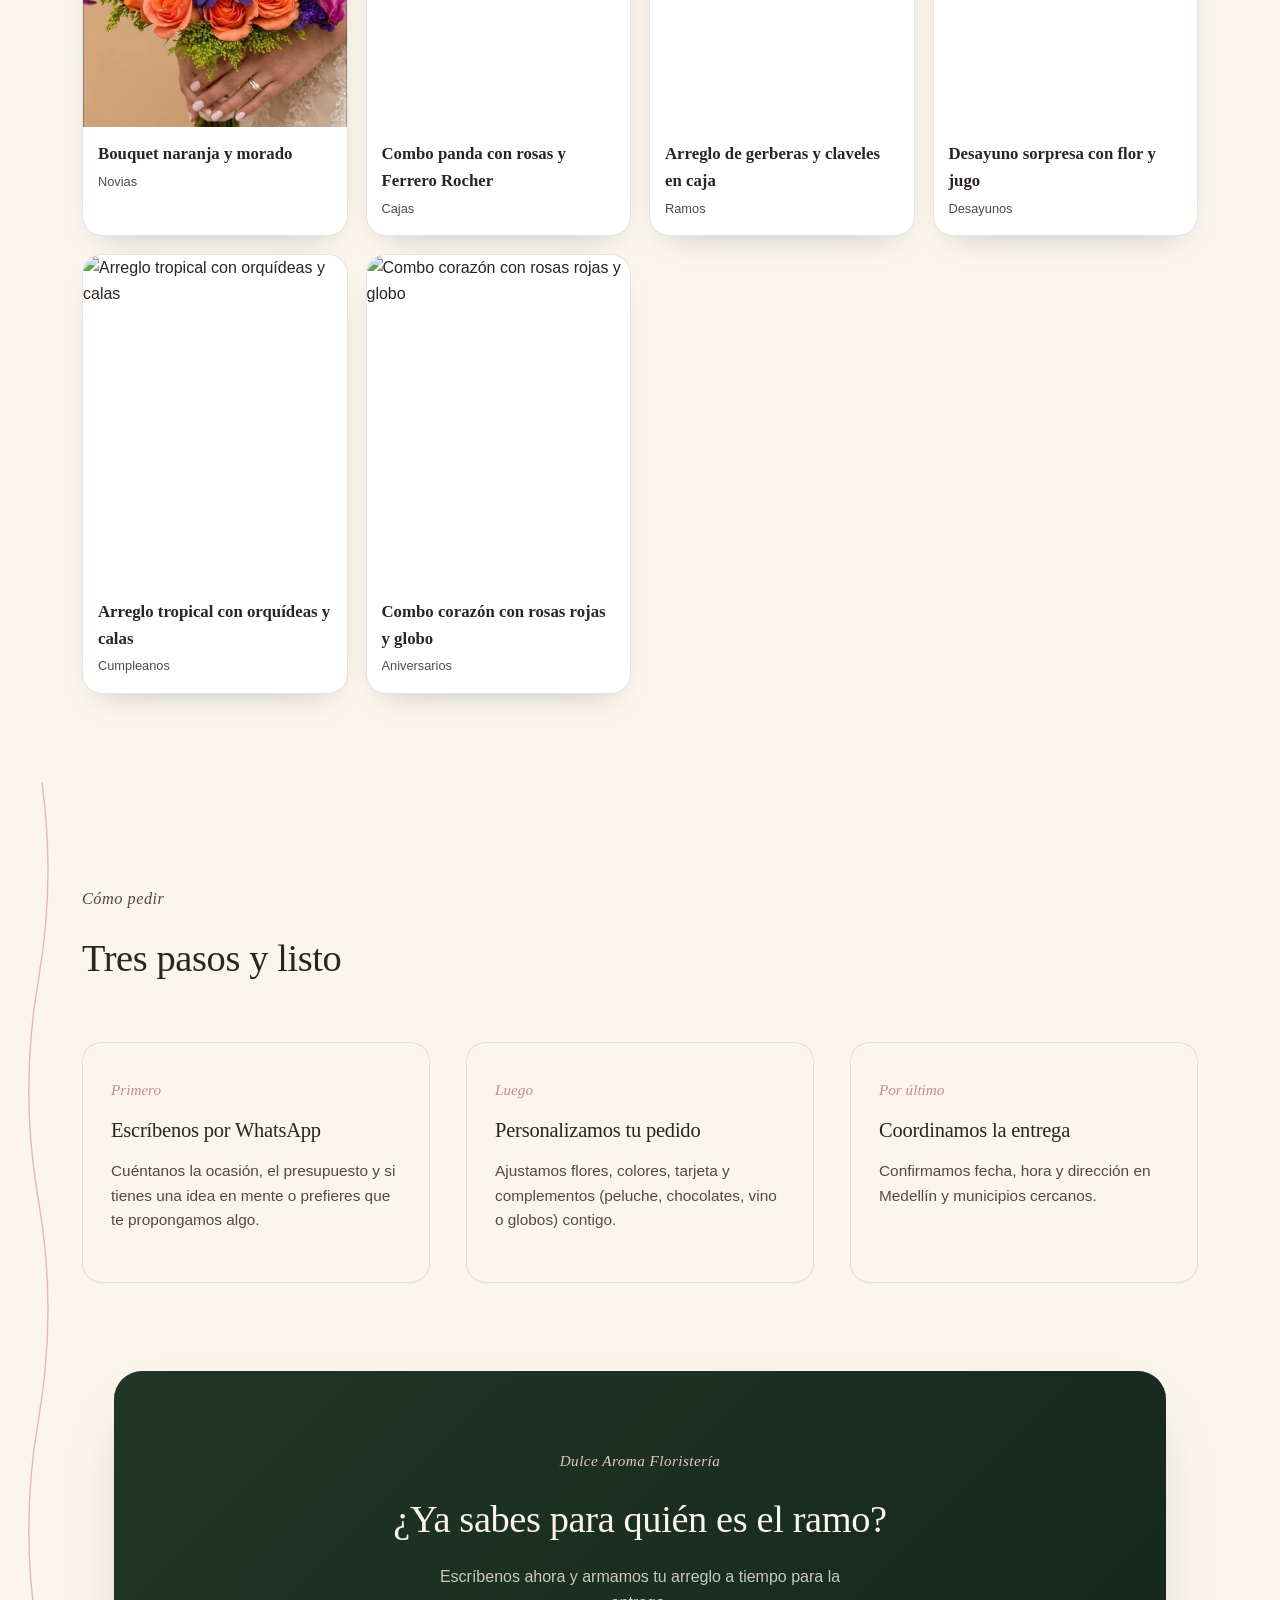
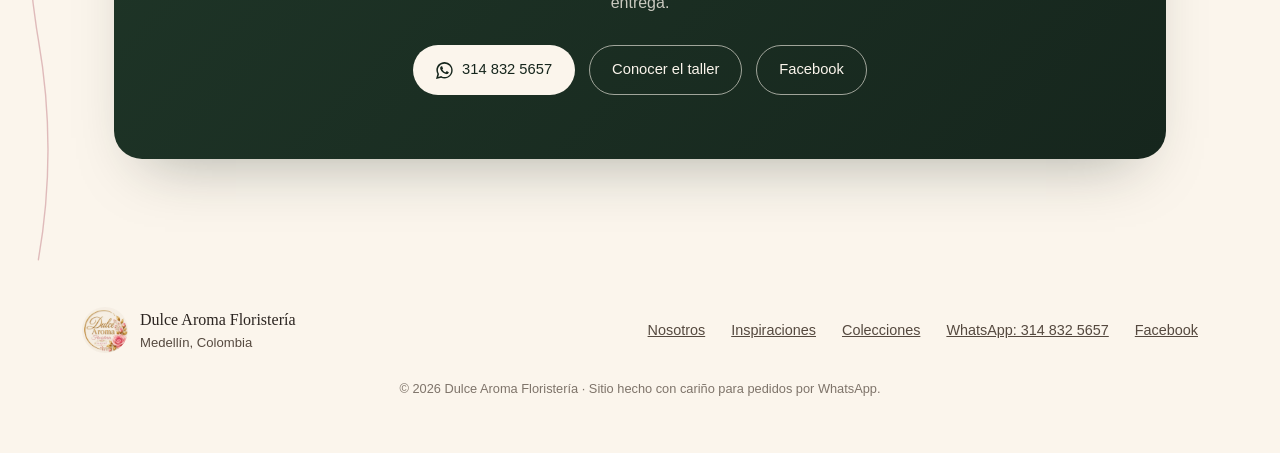
==== commit dbd944be: "Add new products to index.html Added new floral arrangements and gift combos to the product list." ====
--- a/index.html
+++ b/index.html
@@ -513,7 +513,14 @@
     { nombre:'Arreglo en tonos lila', categoria:'novias', imagen:'img/novias/arreglo-novia-01.webp' },
     { nombre:'Bouquet romántico', categoria:'novias', imagen:'img/novias/arreglo-novia-02.webp' },
     { nombre:'Bouquet blanco y rosa', categoria:'novias', imagen:'img/novias/arreglo-novia-03.webp' },
-    { nombre:'Bouquet naranja y morado', categoria:'novias', imagen:'img/novias/arreglo-novia-04.webp' }
+    { nombre:'Bouquet naranja y morado', categoria:'novias', imagen:'img/novias/arreglo-novia-04.webp' },
+
+    /* --- Fotos nuevas agregadas --- */
+    { nombre:'Combo panda con rosas y Ferrero Rocher', categoria:'cajas', imagen:'img/cajas/combo-panda-01.jpg' },
+    { nombre:'Arreglo de gerberas y claveles en caja', categoria:'ramos', imagen:'img/ramos/arreglo-gerberas-01.jpg' },
+    { nombre:'Desayuno sorpresa con flor y jugo', categoria:'desayunos', imagen:'img/desayunos/desayuno-sorpresa-01.jpg' },
+    { nombre:'Arreglo tropical con orquídeas y calas', categoria:'cumpleanos', imagen:'img/cumpleanos/arreglo-tropical-01.jpg' },
+    { nombre:'Combo corazón con rosas rojas y globo', categoria:'aniversarios', imagen:'img/aniversarios/combo-corazon-01.jpg' }
   ];
 
   const grid = document.getElementById('galeria-grid');
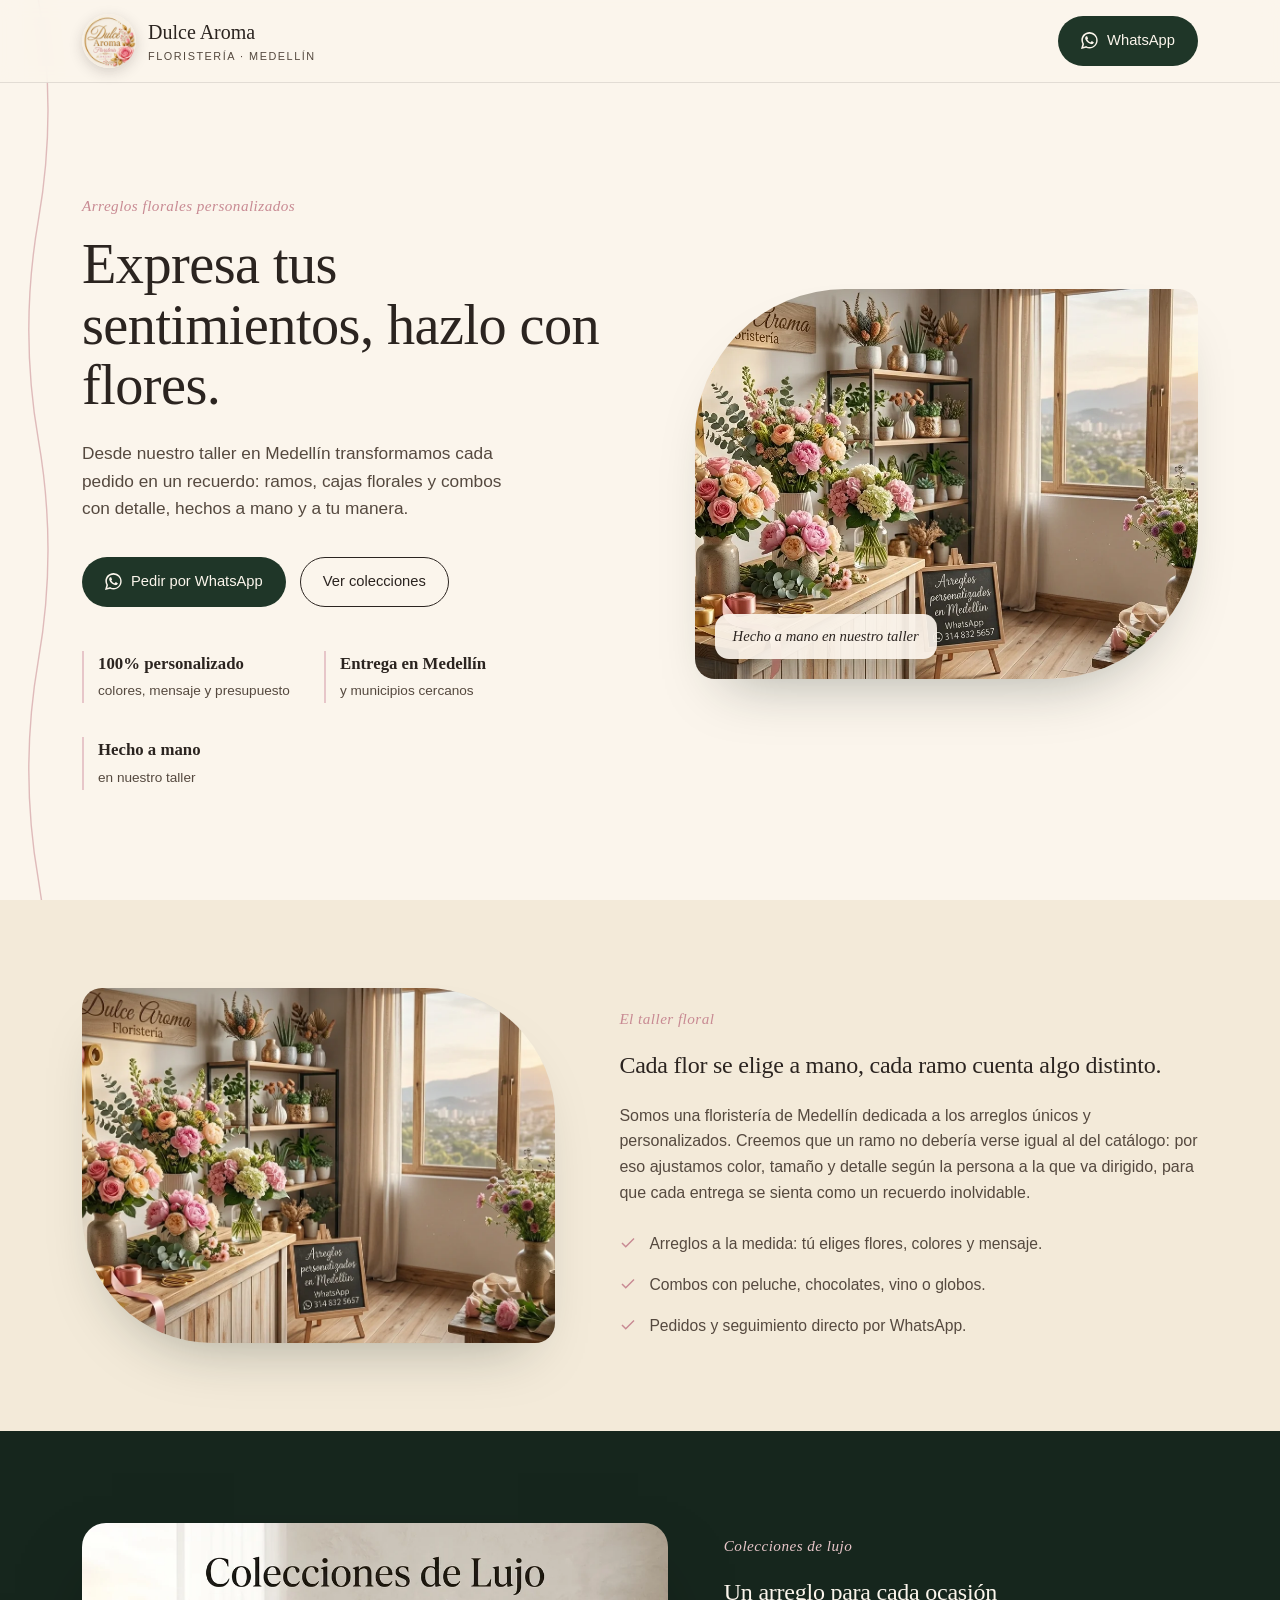
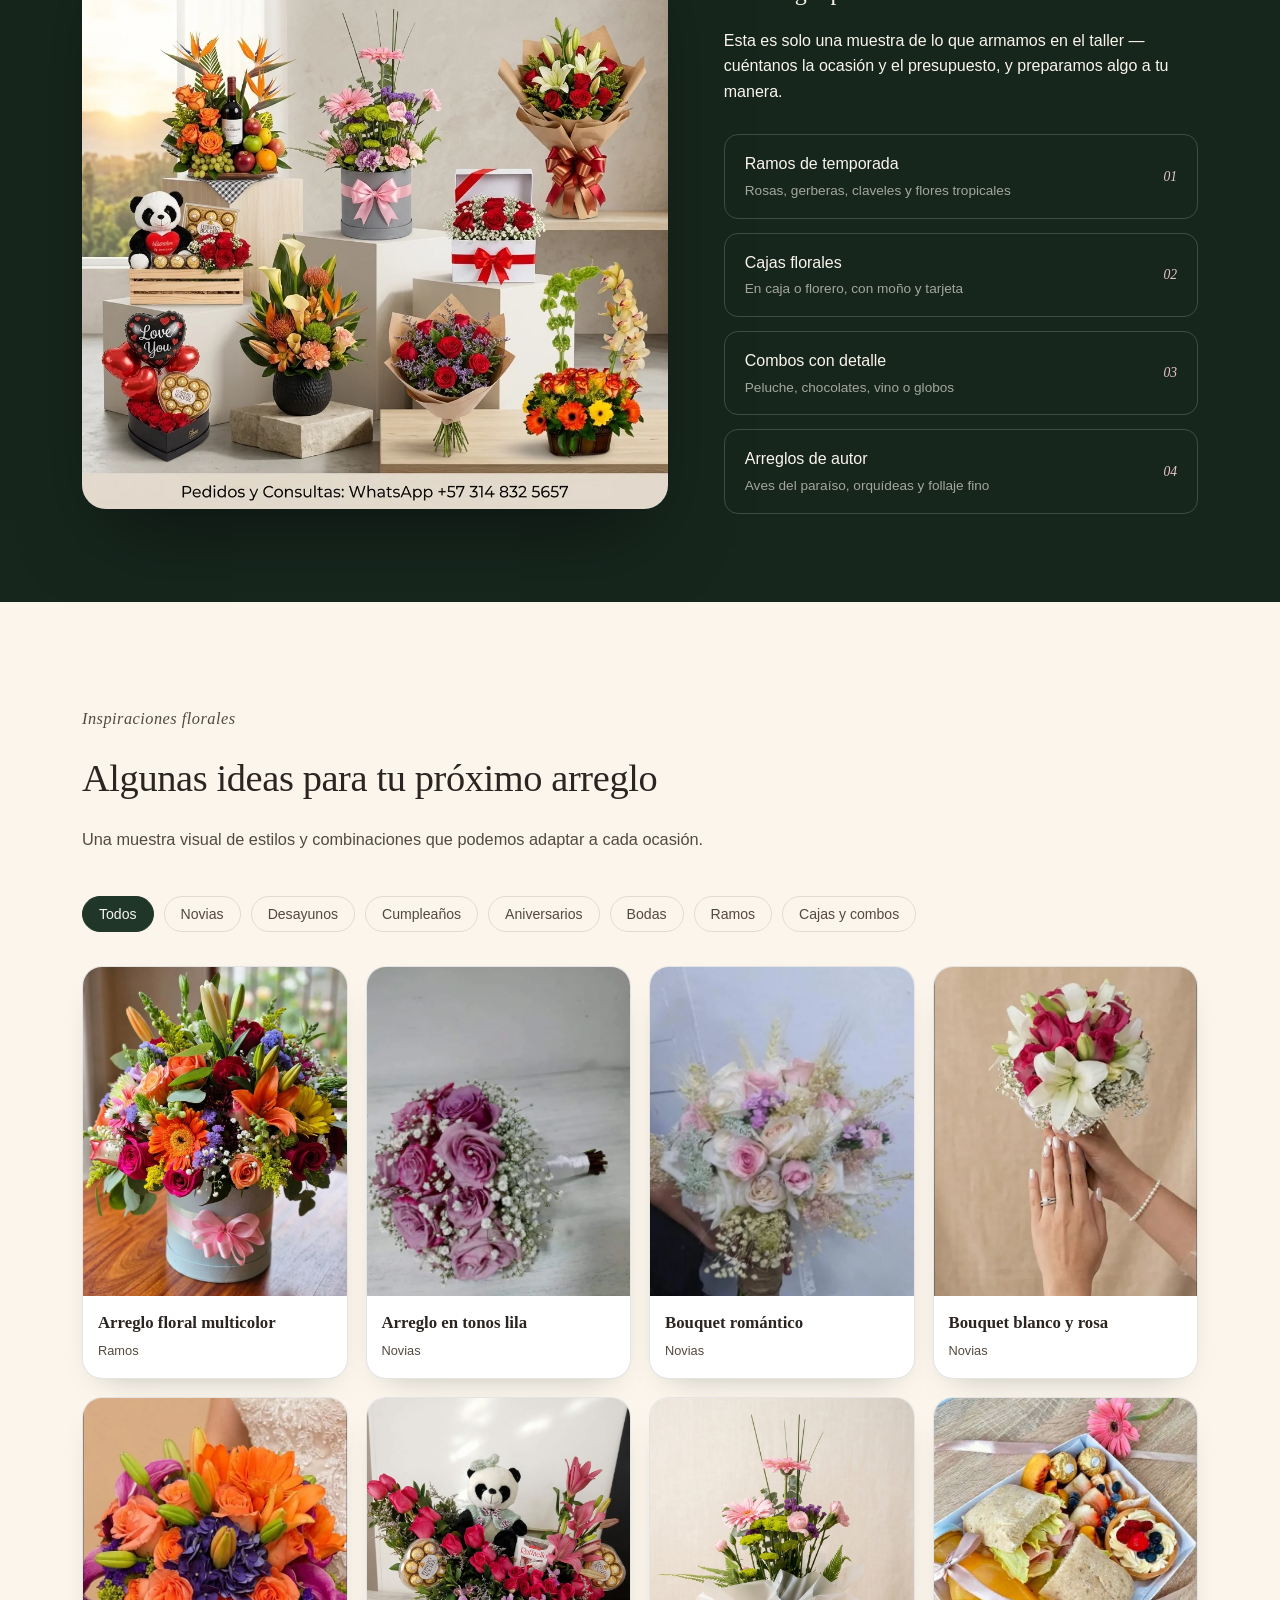
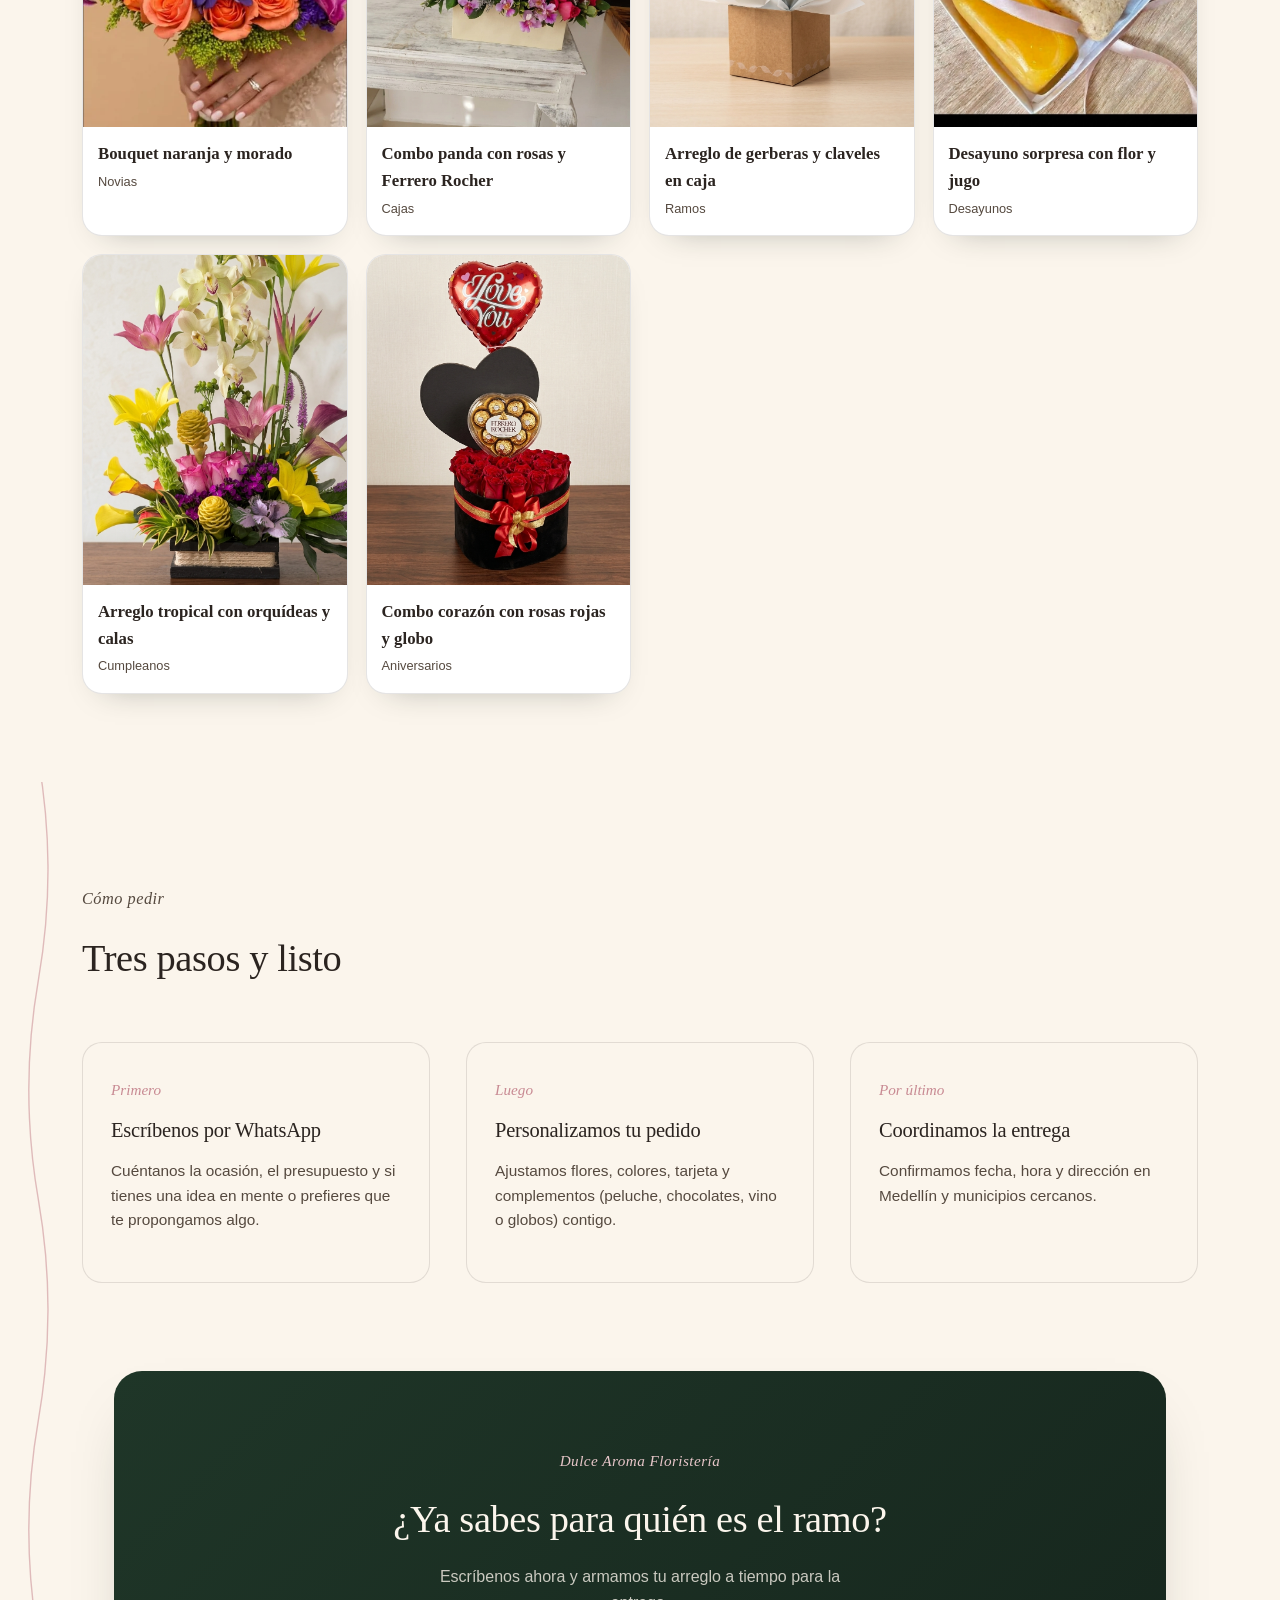
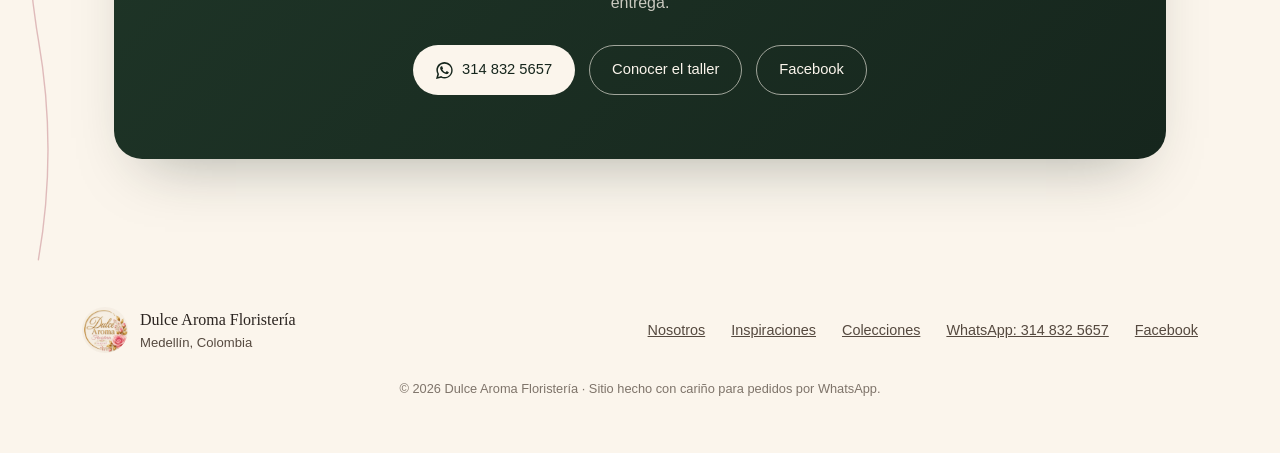
==== commit cf6a371f: "Update index.html" ====
--- a/index.html
+++ b/index.html
@@ -519,8 +519,8 @@
     { nombre:'Combo panda con rosas y Ferrero Rocher', categoria:'cajas', imagen:'img/cajas/combo-panda-01.jpg' },
     { nombre:'Arreglo de gerberas y claveles en caja', categoria:'ramos', imagen:'img/ramos/arreglo-gerberas-01.jpg' },
     { nombre:'Desayuno sorpresa con flor y jugo', categoria:'desayunos', imagen:'img/desayunos/desayuno-sorpresa-01.jpg' },
-    { nombre:'Arreglo tropical con orquídeas y calas', categoria:'cumpleanos', imagen:'img/cumpleanos/arreglo-tropical-01.jpg' },
-    { nombre:'Combo corazón con rosas rojas y globo', categoria:'aniversarios', imagen:'img/aniversarios/combo-corazon-01.jpg' }
+    { nombre:'Arreglo tropical con orquídeas y calas', categoria:'cumpleanos', imagen:'img/cumplea%C3%B1os/arreglo-tropical-01.jpg' },
+    { nombre:'Combo corazón con rosas rojas y globo', categoria:'aniversarios', imagen:'img/aniversario/combo-corazon-01.jpg' }
   ];
 
   const grid = document.getElementById('galeria-grid');
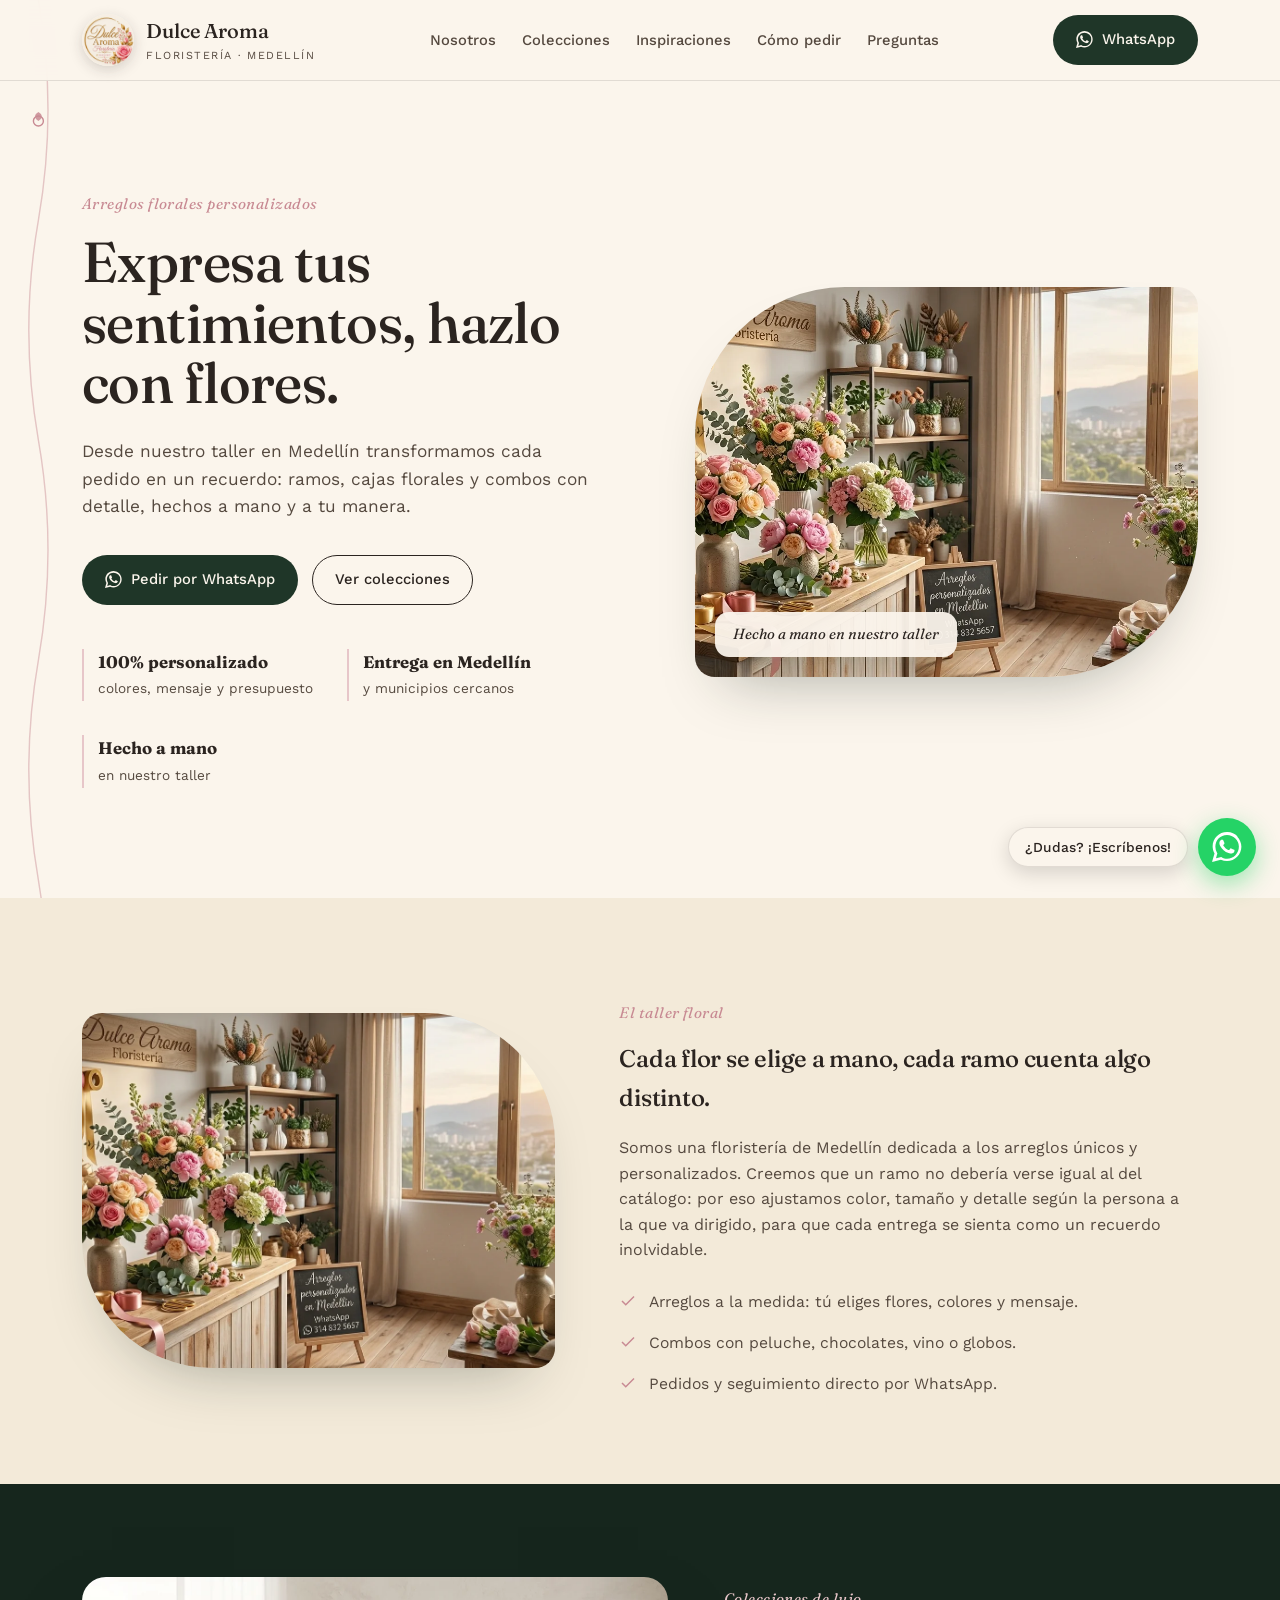
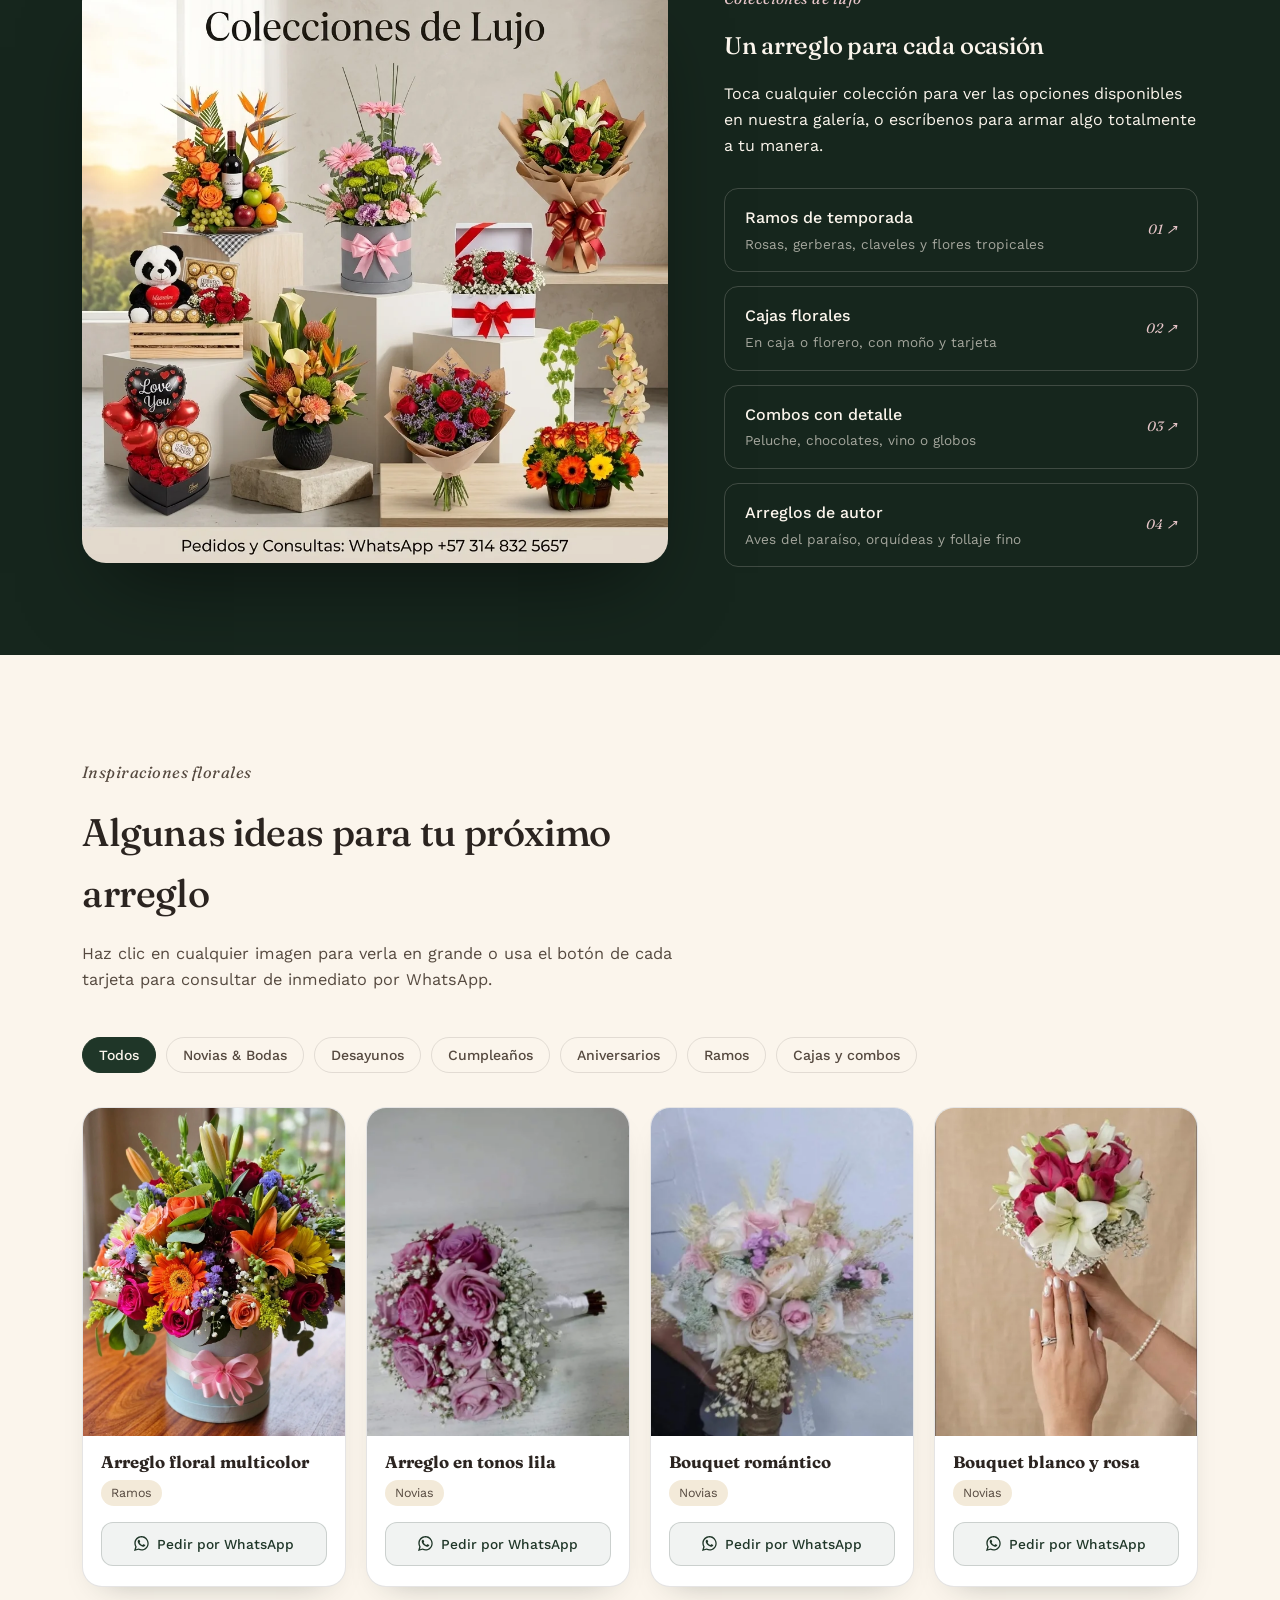
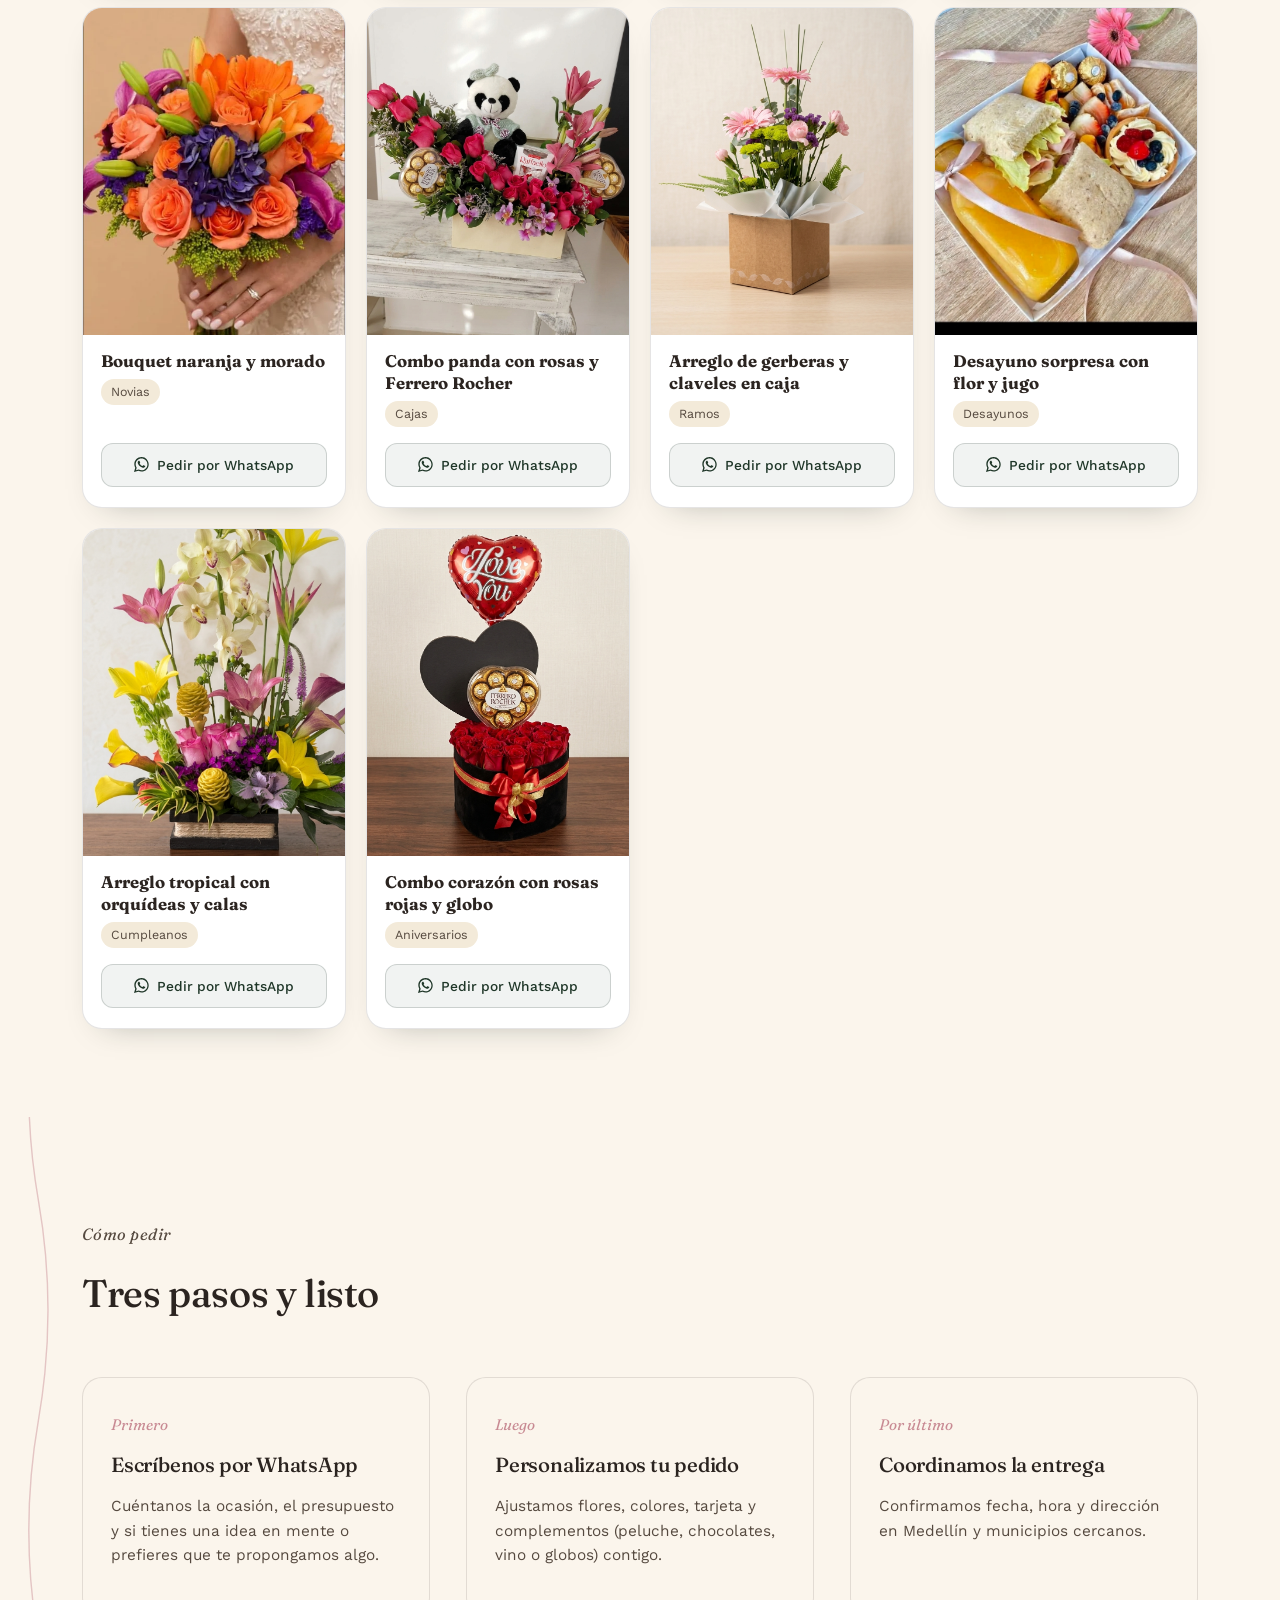
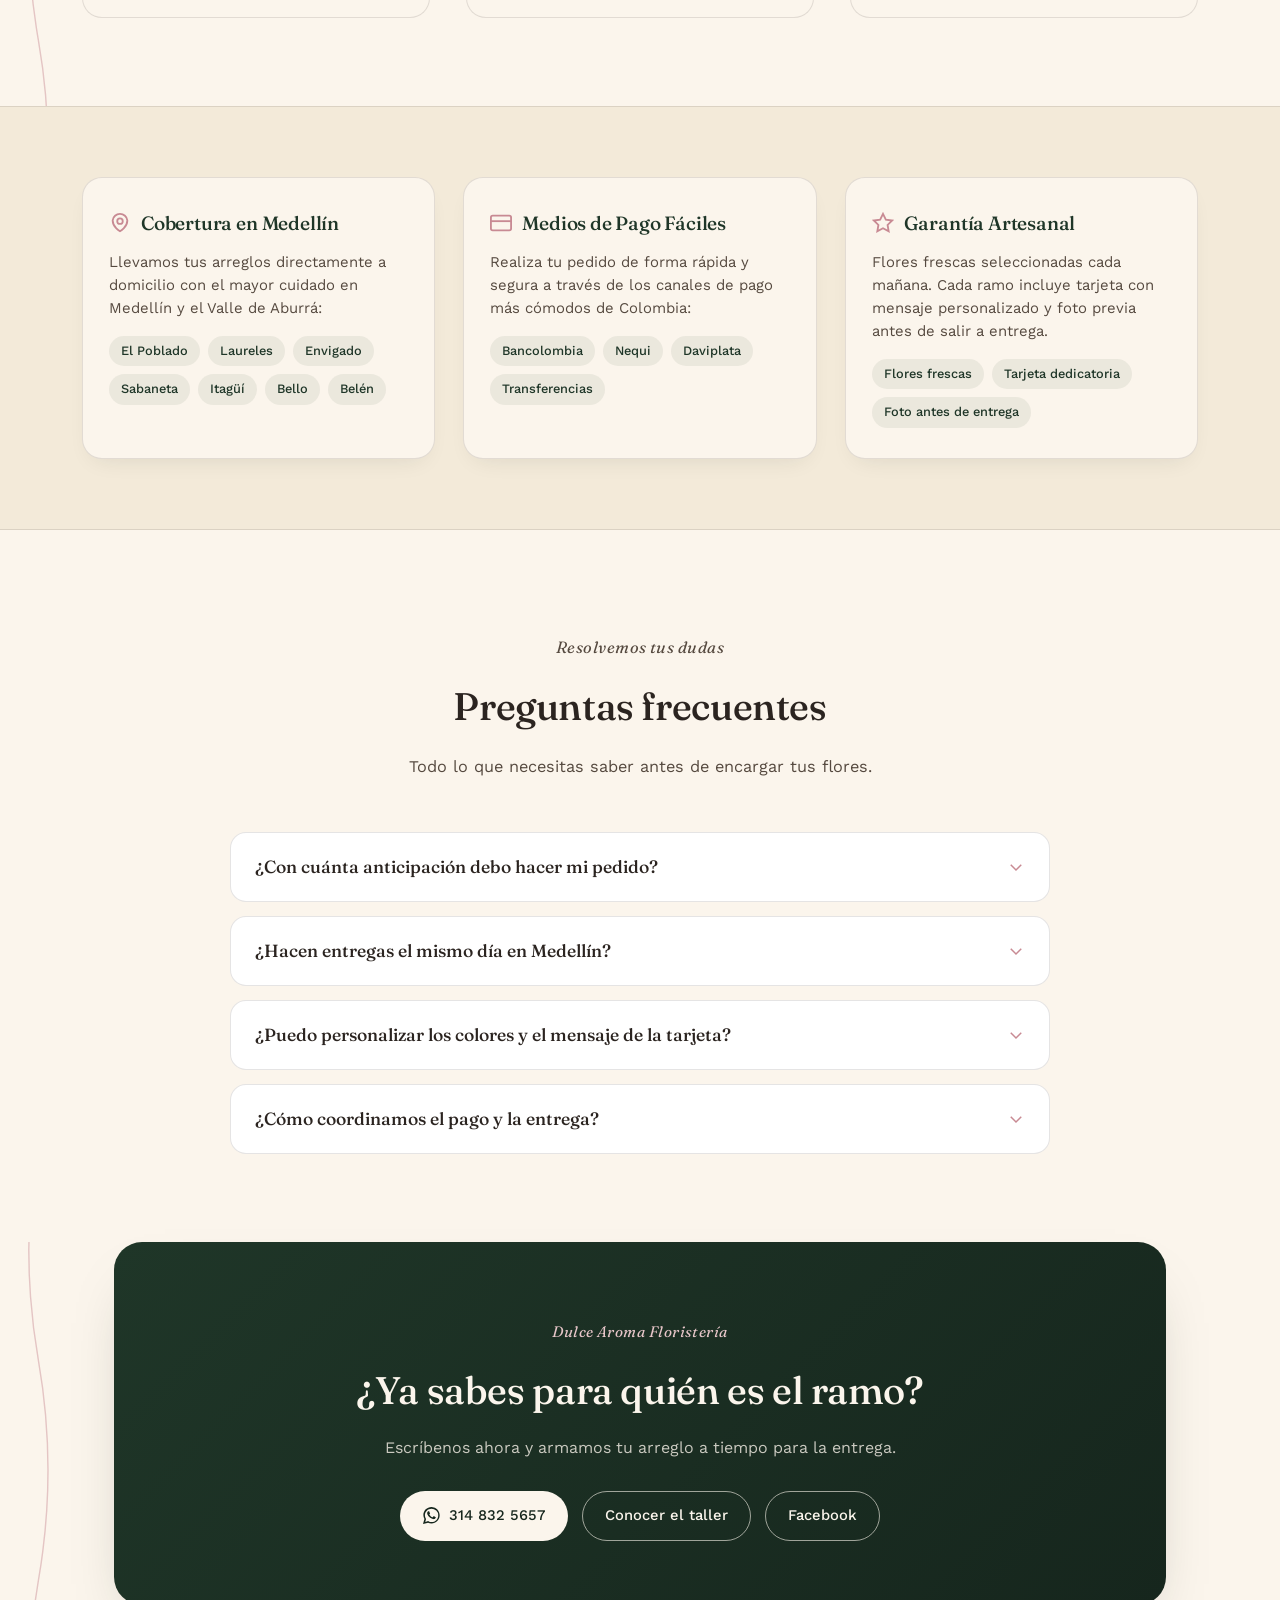
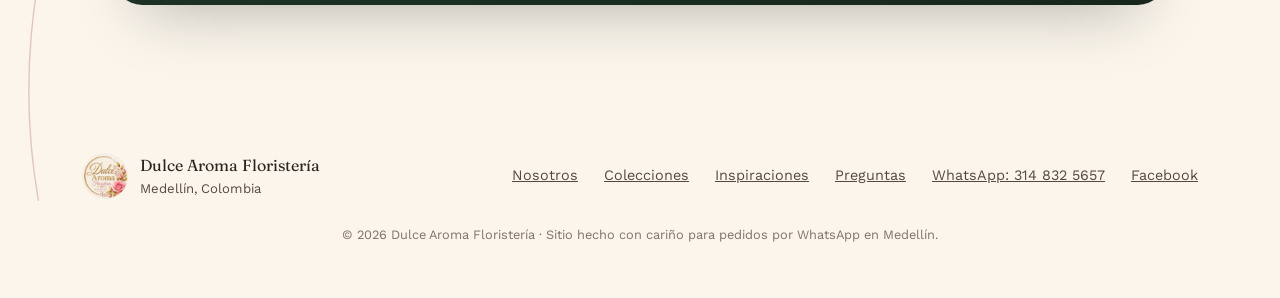
==== commit 51818405: "Update fmt.Println message from 'Hello' to 'Goodbye'" ====
--- a/index.html
+++ b/index.html
@@ -1,5 +1,4 @@
 <!DOCTYPE html>
-
 <html lang="es">
 <head>
 <meta charset="utf-8"/>
@@ -8,8 +7,17 @@
 <meta content="Dulce Aroma Floristería: arreglos florales únicos y personalizados en Medellín. Pedidos y consultas por WhatsApp." name="description"/>
 <meta content="Dulce Aroma Floristería · Medellín" property="og:title"/>
 <meta content="Arreglos florales únicos y personalizados en Medellín. Pedidos y consultas por WhatsApp." property="og:description"/>
-<meta content="img/portada.webp" property="og:image"/>
+<meta content="https://dulcearomamedellin.vercel.app/img/portada.webp" property="og:image"/>
+<meta content="https://dulcearomamedellin.vercel.app/" property="og:url"/>
+<meta content="website" property="og:type"/>
 <meta content="#1f3628" name="theme-color"/>
+<link rel="icon" type="image/webp" href="img/logo.webp"/>
+
+<!-- Google Fonts oficiales (Fraunces & Work Sans) -->
+<link rel="preconnect" href="https://fonts.googleapis.com">
+<link rel="preconnect" href="https://fonts.gstatic.com" crossorigin>
+<link href="https://fonts.googleapis.com/css2?family=Fraunces:ital,opsz,wght@0,9..144,400..600;1,9..144,400..600&family=Work+Sans:wght@300;400;500;600&display=swap" rel="stylesheet">
+
 <style>
   :root{
     --verde-hoja: #1f3628;
@@ -69,7 +77,7 @@
     stroke:var(--rosa-polvo);
     stroke-width:1.4;
     stroke-linecap:round;
-    opacity:0.55;
+    opacity:0.45;
   }
   .vine-mark{
     opacity:0;
@@ -83,18 +91,42 @@
   /* --- nav --- */
   header{
     position:sticky; top:0; z-index:50;
-    background:rgba(251,245,236,0.86);
-    backdrop-filter: blur(10px);
+    background:rgba(251,245,236,0.92);
+    backdrop-filter: blur(12px);
     border-bottom:1px solid var(--borde);
   }
   nav.wrap{
     display:flex; align-items:center; justify-content:space-between;
     padding-top:14px; padding-bottom:14px;
-  }
-  .brand{display:flex;align-items:center;gap:12px;}
-  .brand img{width:54px;height:54px;border-radius:50%;object-fit:cover;box-shadow:0 4px 14px rgba(43,36,32,0.18);}
+    gap:20px;
+  }
+  .brand{display:flex;align-items:center;gap:12px;text-decoration:none;}
+  .brand img{width:52px;height:52px;border-radius:50%;object-fit:cover;box-shadow:0 4px 14px rgba(43,36,32,0.18);}
   .brand-name{font-family:'Fraunces',serif;font-size:1.25rem;font-weight:500;}
   .brand-name span{display:block;font-family:'Work Sans',sans-serif;font-weight:400;font-size:0.68rem;letter-spacing:0.14em;text-transform:uppercase;color:var(--ink-suave);}
+
+  .nav-menu{
+    display:flex;
+    align-items:center;
+    gap:26px;
+    list-style:none;
+    margin:0;
+    padding:0;
+  }
+  .nav-link{
+    text-decoration:none;
+    font-size:0.92rem;
+    font-weight:500;
+    color:var(--ink-suave);
+    transition:color 0.2s ease;
+  }
+  .nav-link:hover{
+    color:var(--verde-hoja);
+  }
+  @media (max-width: 900px){
+    .nav-menu{display:none;}
+  }
+
   .btn{
     display:inline-flex; align-items:center; gap:9px;
     padding:12px 22px;
@@ -154,7 +186,7 @@
   .hero-figure .tag{
     position:absolute; left:20px; bottom:20px;
     max-width:calc(100% - 40px);
-    background:rgba(251,245,236,0.92);
+    background:rgba(251,245,236,0.94);
     padding:11px 18px;
     border-radius:14px;
     font-family:'Fraunces',serif;
@@ -197,12 +229,233 @@
     padding:16px 20px;
     border:1px solid rgba(251,245,236,0.18);
     border-radius:14px;
-    transition:background 0.25s ease, border-color 0.25s ease;
-  }
-  .chip:hover{background:rgba(251,245,236,0.06);border-color:rgba(251,245,236,0.35);}
+    cursor:pointer;
+    transition:background 0.25s ease, border-color 0.25s ease, transform 0.2s ease;
+  }
+  .chip:hover{
+    background:rgba(251,245,236,0.08);
+    border-color:rgba(251,245,236,0.45);
+    transform:translateX(5px);
+  }
   .chip .n{font-family:'Fraunces',serif;font-style:italic;color:var(--rosa-suave);font-size:0.85rem;}
   .chip .t{font-weight:500;}
   .chip .d{font-size:0.85rem;color:rgba(251,245,236,0.62);margin-top:3px;}
+
+  /* --- galeria de trabajos / inspiraciones --- */
+  .galeria{background:var(--crema);}
+  .galeria-head{
+    display:flex;
+    justify-content:space-between;
+    align-items:flex-end;
+    gap:28px;
+    margin-bottom:34px;
+    flex-wrap:wrap;
+  }
+  .galeria-head .section-head{margin-bottom:0;}
+  .galeria-filtros{
+    display:flex;
+    gap:10px;
+    flex-wrap:wrap;
+  }
+  .galeria-filtro{
+    border:1px solid var(--borde);
+    background:transparent;
+    color:var(--ink-suave);
+    padding:9px 16px;
+    border-radius:999px;
+    cursor:pointer;
+    font:500 0.88rem 'Work Sans',sans-serif;
+    transition:all .2s ease;
+  }
+  .galeria-filtro:hover,
+  .galeria-filtro.active{
+    background:var(--verde-hoja);
+    color:var(--crema);
+    border-color:var(--verde-hoja);
+  }
+  .galeria-grid{
+    display:grid;
+    grid-template-columns:repeat(4,1fr);
+    gap:20px;
+  }
+  .galeria-card{
+    margin:0;
+    border-radius:20px;
+    overflow:hidden;
+    background:#fff;
+    border:1px solid var(--borde);
+    box-shadow:0 14px 32px -22px rgba(22,38,29,.38);
+    display:flex;
+    flex-direction:column;
+    transition:transform .25s ease, box-shadow .25s ease;
+  }
+  .galeria-card:hover{
+    transform:translateY(-4px);
+    box-shadow:0 22px 42px -20px rgba(22,38,29,.45);
+  }
+  .galeria-img-wrap{
+    position:relative;
+    cursor:pointer;
+    overflow:hidden;
+    background:#f3ead9;
+  }
+  .galeria-img-wrap img{
+    width:100%;
+    aspect-ratio:4/5;
+    object-fit:cover;
+    transition:transform .35s ease;
+  }
+  .galeria-img-wrap:hover img{transform:scale(1.04);}
+  .galeria-zoom-badge{
+    position:absolute;
+    top:12px;
+    right:12px;
+    background:rgba(251,245,236,0.92);
+    border-radius:50%;
+    width:34px;
+    height:34px;
+    display:flex;
+    align-items:center;
+    justify-content:center;
+    color:var(--verde-hoja);
+    opacity:0;
+    transform:scale(0.8);
+    transition:all .2s ease;
+    box-shadow:0 4px 10px rgba(0,0,0,0.2);
+  }
+  .galeria-img-wrap:hover .galeria-zoom-badge{
+    opacity:1;
+    transform:scale(1);
+  }
+  .galeria-card figcaption{
+    padding:16px 18px 20px;
+    display:flex;
+    flex-direction:column;
+    flex-grow:1;
+    justify-content:space-between;
+  }
+  .galeria-card strong{
+    display:block;
+    font-family:'Fraunces',serif;
+    font-size:1.05rem;
+    line-height:1.3;
+  }
+  .galeria-card .cat-badge{
+    display:inline-block;
+    margin-top:6px;
+    font-size:.78rem;
+    color:var(--ink-suave);
+    background:var(--crema-suave);
+    padding:3px 10px;
+    border-radius:999px;
+    width:fit-content;
+  }
+  .galeria-card .card-cta{
+    margin-top:16px;
+    display:inline-flex;
+    align-items:center;
+    justify-content:center;
+    gap:8px;
+    width:100%;
+    padding:10px 14px;
+    background:rgba(31,54,40,0.06);
+    color:var(--verde-hoja);
+    border:1px solid rgba(31,54,40,0.18);
+    border-radius:12px;
+    font-size:0.86rem;
+    font-weight:500;
+    text-decoration:none;
+    transition:all .2s ease;
+  }
+  .galeria-card .card-cta:hover{
+    background:var(--verde-hoja);
+    color:var(--crema);
+    border-color:var(--verde-hoja);
+  }
+  .galeria-card .card-cta svg{
+    width:15px;
+    height:15px;
+  }
+  .galeria-empty{
+    display:none;
+    padding:30px 0;
+    color:var(--ink-suave);
+  }
+
+  /* --- Lightbox Modal --- */
+  .lightbox-modal{
+    position:fixed;
+    top:0; left:0; width:100%; height:100%;
+    background:rgba(22,38,29,0.85);
+    backdrop-filter:blur(8px);
+    z-index:999;
+    display:none;
+    align-items:center;
+    justify-content:center;
+    padding:20px;
+    opacity:0;
+    transition:opacity 0.25s ease;
+  }
+  .lightbox-modal.active{
+    display:flex;
+    opacity:1;
+  }
+  .lightbox-content{
+    position:relative;
+    max-width:520px;
+    width:100%;
+    background:var(--crema);
+    border-radius:24px;
+    overflow:hidden;
+    box-shadow:0 30px 60px rgba(0,0,0,0.45);
+    animation:lightboxIn .25s ease;
+  }
+  @keyframes lightboxIn{
+    from{transform:scale(0.95);opacity:0;}
+    to{transform:scale(1);opacity:1;}
+  }
+  .lightbox-img-wrap{
+    width:100%;
+    max-height:60vh;
+    overflow:hidden;
+    background:#16261d;
+  }
+  .lightbox-img-wrap img{
+    width:100%;
+    max-height:60vh;
+    object-fit:contain;
+    display:block;
+    margin:0 auto;
+  }
+  .lightbox-body{
+    padding:20px 24px;
+    display:flex;
+    align-items:center;
+    justify-content:space-between;
+    gap:16px;
+    flex-wrap:wrap;
+  }
+  .lightbox-title{
+    font-family:'Fraunces',serif;
+    font-size:1.15rem;
+    font-weight:500;
+  }
+  .lightbox-close{
+    position:absolute;
+    top:14px; right:14px;
+    width:36px; height:36px;
+    border-radius:50%;
+    background:rgba(251,245,236,0.92);
+    border:none;
+    cursor:pointer;
+    display:flex;
+    align-items:center;
+    justify-content:center;
+    font-size:1.3rem;
+    color:var(--tinta);
+    box-shadow:0 4px 12px rgba(0,0,0,0.25);
+    z-index:2;
+  }
 
   /* --- pasos --- */
   .pasos .wrap{display:grid;grid-template-columns:repeat(3,1fr);gap:36px;}
@@ -218,6 +471,102 @@
   }
   .paso h3{margin-top:12px;font-size:1.28rem;}
   .paso p{margin-top:12px;color:var(--ink-suave);font-size:0.96rem;}
+
+  /* --- confianza local y medios de pago --- */
+  .confianza{
+    background:var(--crema-suave);
+    border-top:1px solid var(--borde);
+    border-bottom:1px solid var(--borde);
+    padding:70px 0;
+  }
+  .confianza-grid{
+    display:grid;
+    grid-template-columns:repeat(3,1fr);
+    gap:28px;
+  }
+  .confianza-box{
+    background:var(--crema);
+    border:1px solid var(--borde);
+    border-radius:20px;
+    padding:30px 26px;
+    box-shadow:0 10px 24px -12px rgba(22,38,29,0.12);
+  }
+  .confianza-box h3{
+    font-size:1.2rem;
+    display:flex;
+    align-items:center;
+    gap:10px;
+    color:var(--verde-hoja);
+  }
+  .confianza-box h3 svg{width:22px;height:22px;flex-shrink:0;color:var(--rosa-polvo);}
+  .confianza-box p{
+    margin-top:12px;
+    font-size:0.93rem;
+    color:var(--ink-suave);
+    line-height:1.55;
+  }
+  .confianza-tags{
+    display:flex;
+    flex-wrap:wrap;
+    gap:8px;
+    margin-top:16px;
+  }
+  .confianza-tag{
+    font-size:0.8rem;
+    font-weight:500;
+    background:rgba(31,54,40,0.07);
+    color:var(--verde-hoja);
+    padding:5px 12px;
+    border-radius:999px;
+  }
+
+  /* --- Preguntas Frecuentes (FAQ Acordeón) --- */
+  .faq{background:var(--crema);}
+  .faq-list{
+    display:grid;
+    gap:14px;
+    max-width:820px;
+    margin:0 auto;
+  }
+  .faq-item{
+    background:#fff;
+    border:1px solid var(--borde);
+    border-radius:16px;
+    overflow:hidden;
+    transition:border-color 0.2s ease, box-shadow 0.2s ease;
+  }
+  .faq-item[open]{
+    border-color:rgba(31,54,40,0.3);
+    box-shadow:0 8px 24px -12px rgba(22,38,29,0.15);
+  }
+  .faq-summary{
+    padding:20px 24px;
+    font-family:'Fraunces',serif;
+    font-size:1.1rem;
+    font-weight:500;
+    cursor:pointer;
+    list-style:none;
+    display:flex;
+    justify-content:space-between;
+    align-items:center;
+    user-select:none;
+  }
+  .faq-summary::-webkit-details-marker{display:none;}
+  .faq-summary svg{
+    width:18px; height:18px;
+    transition:transform 0.25s ease;
+    color:var(--rosa-polvo);
+    flex-shrink:0;
+  }
+  .faq-item[open] .faq-summary svg{
+    transform:rotate(180deg);
+  }
+  .faq-content{
+    padding:0 24px 22px;
+    color:var(--ink-suave);
+    font-size:0.95rem;
+    line-height:1.65;
+  }
 
   /* --- cta final --- */
   .cta-final{
@@ -237,6 +586,59 @@
   .cta-final .btn-primary{background:var(--crema);color:var(--verde-profundo);}
   .cta-final .btn-primary:hover{box-shadow:0 14px 26px -12px rgba(0,0,0,0.4);}
 
+  /* --- Botón Flotante de WhatsApp --- */
+  .whatsapp-float{
+    position:fixed;
+    bottom:24px;
+    right:24px;
+    z-index:90;
+    display:flex;
+    align-items:center;
+    gap:10px;
+    text-decoration:none;
+  }
+  .whatsapp-float-btn{
+    width:58px;
+    height:58px;
+    border-radius:50%;
+    background:#25d366;
+    color:#fff;
+    display:flex;
+    align-items:center;
+    justify-content:center;
+    box-shadow:0 8px 24px rgba(37,211,102,0.45);
+    transition:transform 0.25s ease, box-shadow 0.25s ease;
+  }
+  .whatsapp-float:hover .whatsapp-float-btn{
+    transform:scale(1.08);
+    box-shadow:0 12px 30px rgba(37,211,102,0.6);
+  }
+  .whatsapp-float-btn svg{
+    width:30px;
+    height:30px;
+    fill:currentColor;
+  }
+  .whatsapp-tooltip{
+    background:var(--crema);
+    color:var(--tinta);
+    padding:8px 16px;
+    border-radius:999px;
+    font-size:0.86rem;
+    font-weight:500;
+    box-shadow:0 6px 20px rgba(0,0,0,0.15);
+    border:1px solid var(--borde);
+    white-space:nowrap;
+    animation:pulseSoft 3s infinite ease-in-out;
+  }
+  @keyframes pulseSoft{
+    0%, 100%{transform:scale(1);}
+    50%{transform:scale(1.03);}
+  }
+  @media (max-width: 600px){
+    .whatsapp-tooltip{display:none;}
+    .whatsapp-float{bottom:18px;right:18px;}
+  }
+
   footer{padding:60px 0 40px;}
   footer .wrap{display:flex;justify-content:space-between;align-items:center;flex-wrap:wrap;gap:24px;}
   .foot-brand{display:flex;align-items:center;gap:12px;}
@@ -244,115 +646,55 @@
   footer nav{display:flex;gap:26px;font-size:0.9rem;color:var(--ink-suave);flex-wrap:wrap;}
   .copy{font-size:0.8rem;color:var(--ink-suave);opacity:0.75;margin-top:26px;text-align:center;}
 
+  @media (max-width: 1000px){
+    .galeria-grid{grid-template-columns:repeat(2,1fr);}
+  }
   @media (max-width: 860px){
     .hero .wrap, .about .wrap, .catalogo .wrap{grid-template-columns:1fr;}
     .hero-figure{order:-1;}
     .pasos .wrap{grid-template-columns:1fr;}
+    .confianza-grid{grid-template-columns:1fr;}
     .cta-final{margin:0 16px;padding:48px 26px;}
     .wrap{padding:0 20px;}
+  }
+  @media (max-width: 560px){
+    .galeria-grid{grid-template-columns:1fr;}
+    .galeria-head{align-items:flex-start;}
   }
   @media (prefers-reduced-motion: reduce){
     html{scroll-behavior:auto;}
     .vine-mark{transition:none;opacity:1;transform:none;}
   }
-
-/* --- galeria de trabajos / inspiraciones --- */
-.galeria{
-  background:var(--crema);
-}
-.galeria-head{
-  display:flex;
-  justify-content:space-between;
-  align-items:flex-end;
-  gap:28px;
-  margin-bottom:34px;
-  flex-wrap:wrap;
-}
-.galeria-head .section-head{margin-bottom:0;}
-.galeria-filtros{
-  display:flex;
-  gap:10px;
-  flex-wrap:wrap;
-}
-.galeria-filtro{
-  border:1px solid var(--borde);
-  background:transparent;
-  color:var(--ink-suave);
-  padding:9px 16px;
-  border-radius:999px;
-  cursor:pointer;
-  font:500 0.88rem 'Work Sans',sans-serif;
-  transition:all .2s ease;
-}
-.galeria-filtro:hover,
-.galeria-filtro.active{
-  background:var(--verde-hoja);
-  color:var(--crema);
-  border-color:var(--verde-hoja);
-}
-.galeria-grid{
-  display:grid;
-  grid-template-columns:repeat(4,1fr);
-  gap:18px;
-}
-.galeria-card{
-  margin:0;
-  border-radius:20px;
-  overflow:hidden;
-  background:#fff;
-  border:1px solid var(--borde);
-  box-shadow:0 14px 32px -22px rgba(22,38,29,.38);
-}
-.galeria-card img{
-  width:100%;
-  aspect-ratio:4/5;
-  object-fit:cover;
-  transition:transform .35s ease;
-}
-.galeria-card:hover img{transform:scale(1.03);}
-.galeria-card figcaption{
-  padding:14px 15px 16px;
-}
-.galeria-card strong{
-  display:block;
-  font-family:'Fraunces',serif;
-  font-size:1.05rem;
-}
-.galeria-card span{
-  display:block;
-  margin-top:4px;
-  font-size:.8rem;
-  color:var(--ink-suave);
-}
-.galeria-empty{
-  display:none;
-  padding:30px 0;
-  color:var(--ink-suave);
-}
-@media (max-width:1000px){
-  .galeria-grid{grid-template-columns:repeat(2,1fr);}
-}
-@media (max-width:560px){
-  .galeria-grid{grid-template-columns:1fr;}
-  .galeria-head{align-items:flex-start;}
-}
 </style>
 </head>
 <body>
 <div id="vine-page">
 <svg id="vine-svg" preserveaspectratio="none"><path class="vine-path" d="" id="vine-line"></path></svg>
+
+<!-- HEADER -->
 <header>
 <nav class="wrap">
-<div class="brand">
-<img alt="Logo Dulce Aroma Floristería" loading="lazy" src="img/logo.webp"/>
-<div class="brand-name">Dulce Aroma<span>Floristería · Medellín</span></div>
-</div>
-<a class="btn btn-primary" href="https://wa.me/573148325657?text=Hola%2C%20vi%20su%20p%C3%A1gina%20web%20de%20Dulce%20Aroma%20y%20quisiera%20informaci%C3%B3n%20sobre%20sus%20arreglos%20florales." rel="noopener" target="_blank">
-<svg fill="currentColor" viewbox="0 0 24 24"><path d="M20.5 3.5A11.7 11.7 0 0 0 12 0C5.6 0 .5 5.1.5 11.4c0 2 .5 4 1.5 5.7L0 24l7.1-1.9a11.9 11.9 0 0 0 4.9 1.1h0c6.4 0 11.5-5.1 11.5-11.4 0-3-1.2-5.9-3.4-8.3zM12 21.3c-1.5 0-3-.4-4.3-1.2l-.3-.2-4.2 1.1 1.1-4-.2-.3a9.3 9.3 0 0 1-1.4-4.9C2.7 6.3 6.8 2.3 12 2.3c2.5 0 4.9 1 6.7 2.8a9.2 9.2 0 0 1 2.8 6.4c0 5.4-4.1 9.8-9.5 9.8zm5.3-7.3c-.3-.1-1.7-.8-1.9-.9-.3-.1-.5-.1-.7.1-.2.3-.7.9-.9 1.1-.2.2-.3.2-.6.1-.3-.1-1.3-.5-2.4-1.5-.9-.8-1.5-1.8-1.7-2.1-.2-.3 0-.5.1-.6.1-.1.3-.3.4-.5.1-.1.2-.3.3-.4.1-.2 0-.4 0-.5 0-.1-.7-1.6-.9-2.2-.2-.5-.5-.5-.7-.5h-.6c-.2 0-.5.1-.8.4-.3.3-1 1-1 2.4s1.1 2.8 1.2 3c.1.2 2.1 3.2 5.1 4.5.7.3 1.3.5 1.7.6.7.2 1.4.2 1.9.1.6-.1 1.7-.7 2-1.4.2-.7.2-1.2.2-1.4-.1-.1-.3-.2-.6-.3z"></path></svg>
-      WhatsApp
-    </a>
+  <a class="brand" href="#">
+    <img alt="Logo Dulce Aroma Floristería" src="img/logo.webp"/>
+    <div class="brand-name">Dulce Aroma<span>Floristería · Medellín</span></div>
+  </a>
+
+  <!-- Navegación desktop -->
+  <ul class="nav-menu">
+    <li><a class="nav-link" href="#nosotros">Nosotros</a></li>
+    <li><a class="nav-link" href="#catalogo">Colecciones</a></li>
+    <li><a class="nav-link" href="#inspiraciones">Inspiraciones</a></li>
+    <li><a class="nav-link" href="#pasos">Cómo pedir</a></li>
+    <li><a class="nav-link" href="#faq">Preguntas</a></li>
+  </ul>
+
+  <a class="btn btn-primary" href="https://wa.me/573148325657?text=Hola%2C%20vi%20su%20p%C3%A1gina%20web%20de%20Dulce%20Aroma%20y%20quisiera%20informaci%C3%B3n%20sobre%20sus%20arreglos%20florales." rel="noopener" target="_blank">
+    <svg fill="currentColor" viewbox="0 0 24 24"><path d="M20.5 3.5A11.7 11.7 0 0 0 12 0C5.6 0 .5 5.1.5 11.4c0 2 .5 4 1.5 5.7L0 24l7.1-1.9a11.9 11.9 0 0 0 4.9 1.1h0c6.4 0 11.5-5.1 11.5-11.4 0-3-1.2-5.9-3.4-8.3zM12 21.3c-1.5 0-3-.4-4.3-1.2l-.3-.2-4.2 1.1 1.1-4-.2-.3a9.3 9.3 0 0 1-1.4-4.9C2.7 6.3 6.8 2.3 12 2.3c2.5 0 4.9 1 6.7 2.8a9.2 9.2 0 0 1 2.8 6.4c0 5.4-4.1 9.8-9.5 9.8zm5.3-7.3c-.3-.1-1.7-.8-1.9-.9-.3-.1-.5-.1-.7.1-.2.3-.7.9-.9 1.1-.2.2-.3.2-.6.1-.3-.1-1.3-.5-2.4-1.5-.9-.8-1.5-1.8-1.7-2.1-.2-.3 0-.5.1-.6.1-.1.3-.3.4-.5.1-.1.2-.3.3-.4.1-.2 0-.4 0-.5 0-.1-.7-1.6-.9-2.2-.2-.5-.5-.5-.7-.5h-.6c-.2 0-.5.1-.8.4-.3.3-1 1-1 2.4s1.1 2.8 1.2 3c.1.2 2.1 3.2 5.1 4.5.7.3 1.3.5 1.7.6.7.2 1.4.2 1.9.1.6-.1 1.7-.7 2-1.4.2-.7.2-1.2.2-1.4-.1-.1-.3-.2-.6-.3z"></path></svg>
+    WhatsApp
+  </a>
 </nav>
 </header>
+
 <!-- HERO -->
 <section class="hero">
 <div class="wrap">
@@ -374,11 +716,12 @@
 </div>
 </div>
 <div class="hero-figure">
-<img alt="Taller de Dulce Aroma Floristería con ramos de rosas, peonías e hidrangeas" loading="lazy" src="img/portada.webp"/>
+<img alt="Taller de Dulce Aroma Floristería con ramos de rosas, peonías e hidrangeas" fetchpriority="high" src="img/portada.webp"/>
 <div class="tag">Hecho a mano en nuestro taller</div>
 </div>
 </div>
 </section>
+
 <!-- ABOUT -->
 <section class="about" id="nosotros">
 <div class="wrap">
@@ -397,6 +740,7 @@
 </div>
 </div>
 </section>
+
 <!-- CATALOGO -->
 <section class="catalogo" id="catalogo">
 <div class="wrap">
@@ -408,33 +752,32 @@
 <div>
 <p class="eyebrow">Colecciones de lujo</p>
 <h2>Un arreglo para cada ocasión</h2>
-<p style="margin-bottom:30px;">Esta es solo una muestra de lo que armamos en el taller — cuéntanos la ocasión y el presupuesto, y preparamos algo a tu manera.</p>
+<p style="margin-bottom:30px;">Toca cualquier colección para ver las opciones disponibles en nuestra galería, o escríbenos para armar algo totalmente a tu manera.</p>
 <div class="chip-list">
-<div class="chip"><div><div class="t">Ramos de temporada</div><div class="d">Rosas, gerberas, claveles y flores tropicales</div></div><span class="n">01</span></div>
-<div class="chip"><div><div class="t">Cajas florales</div><div class="d">En caja o florero, con moño y tarjeta</div></div><span class="n">02</span></div>
-<div class="chip"><div><div class="t">Combos con detalle</div><div class="d">Peluche, chocolates, vino o globos</div></div><span class="n">03</span></div>
-<div class="chip"><div><div class="t">Arreglos de autor</div><div class="d">Aves del paraíso, orquídeas y follaje fino</div></div><span class="n">04</span></div>
+<div class="chip" data-category="ramos" title="Ver ramos en la galería"><div><div class="t">Ramos de temporada</div><div class="d">Rosas, gerberas, claveles y flores tropicales</div></div><span class="n">01 ↗</span></div>
+<div class="chip" data-category="cajas" title="Ver cajas florales en la galería"><div><div class="t">Cajas florales</div><div class="d">En caja o florero, con moño y tarjeta</div></div><span class="n">02 ↗</span></div>
+<div class="chip" data-category="cajas" title="Ver combos con detalle en la galería"><div><div class="t">Combos con detalle</div><div class="d">Peluche, chocolates, vino o globos</div></div><span class="n">03 ↗</span></div>
+<div class="chip" data-category="todos" title="Ver todos los arreglos"><div><div class="t">Arreglos de autor</div><div class="d">Aves del paraíso, orquídeas y follaje fino</div></div><span class="n">04 ↗</span></div>
 </div>
 </div>
 </div>
 </section>
-<!-- PASOS -->
-
+
+<!-- GALERIA / INSPIRACIONES -->
 <section class="galeria" id="inspiraciones">
 <div class="wrap">
 <div class="galeria-head">
 <div class="section-head">
 <p class="eyebrow">Inspiraciones florales</p>
 <h2>Algunas ideas para tu próximo arreglo</h2>
-<p>Una muestra visual de estilos y combinaciones que podemos adaptar a cada ocasión.</p>
+<p>Haz clic en cualquier imagen para verla en grande o usa el botón de cada tarjeta para consultar de inmediato por WhatsApp.</p>
 </div>
 <div aria-label="Filtrar inspiraciones" class="galeria-filtros">
 <button class="galeria-filtro active" data-filter="todos" type="button">Todos</button>
-<button class="galeria-filtro" data-filter="novias" type="button">Novias</button>
+<button class="galeria-filtro" data-filter="novias" type="button">Novias & Bodas</button>
 <button class="galeria-filtro" data-filter="desayunos" type="button">Desayunos</button>
 <button class="galeria-filtro" data-filter="cumpleanos" type="button">Cumpleaños</button>
 <button class="galeria-filtro" data-filter="aniversarios" type="button">Aniversarios</button>
-<button class="galeria-filtro" data-filter="bodas" type="button">Bodas</button>
 <button class="galeria-filtro" data-filter="ramos" type="button">Ramos</button>
 <button class="galeria-filtro" data-filter="cajas" type="button">Cajas y combos</button>
 </div>
@@ -443,7 +786,9 @@
 <p class="galeria-empty" id="galeria-empty">No hay imágenes en esta categoría.</p>
 </div>
 </section>
-<section class="pasos">
+
+<!-- PASOS -->
+<section class="pasos" id="pasos">
 <div class="wrap" style="display:block;">
 <div class="section-head">
 <p class="eyebrow">Cómo pedir</p>
@@ -468,6 +813,111 @@
 </div>
 </div>
 </section>
+
+<!-- CONFIANZA LOCAL Y MEDIOS DE PAGO -->
+<section class="confianza">
+<div class="wrap">
+<div class="confianza-grid">
+  <div class="confianza-box">
+    <h3>
+      <svg fill="none" stroke="currentColor" stroke-width="2" viewbox="0 0 24 24"><path d="M12 21s-8-4.5-8-11.8A8 8 0 0 1 12 2a8 8 0 0 1 8 7.2c0 7.3-8 11.8-8 11.8z"></path><circle cx="12" cy="10" r="3"></circle></svg>
+      Cobertura en Medellín
+    </h3>
+    <p>Llevamos tus arreglos directamente a domicilio con el mayor cuidado en Medellín y el Valle de Aburrá:</p>
+    <div class="confianza-tags">
+      <span class="confianza-tag">El Poblado</span>
+      <span class="confianza-tag">Laureles</span>
+      <span class="confianza-tag">Envigado</span>
+      <span class="confianza-tag">Sabaneta</span>
+      <span class="confianza-tag">Itagüí</span>
+      <span class="confianza-tag">Bello</span>
+      <span class="confianza-tag">Belén</span>
+    </div>
+  </div>
+
+  <div class="confianza-box">
+    <h3>
+      <svg fill="none" stroke="currentColor" stroke-width="2" viewbox="0 0 24 24"><rect height="16" rx="2" width="22" x="1" y="4"></rect><line x1="1" x2="23" y1="10" y2="10"></line></svg>
+      Medios de Pago Fáciles
+    </h3>
+    <p>Realiza tu pedido de forma rápida y segura a través de los canales de pago más cómodos de Colombia:</p>
+    <div class="confianza-tags">
+      <span class="confianza-tag">Bancolombia</span>
+      <span class="confianza-tag">Nequi</span>
+      <span class="confianza-tag">Daviplata</span>
+      <span class="confianza-tag">Transferencias</span>
+    </div>
+  </div>
+
+  <div class="confianza-box">
+    <h3>
+      <svg fill="none" stroke="currentColor" stroke-width="2" viewbox="0 0 24 24"><path d="M12 2l3.09 6.26L22 9.27l-5 4.87 1.18 6.88L12 17.77l-6.18 3.25L7 14.14 2 9.27l6.91-1.01L12 2z"></path></svg>
+      Garantía Artesanal
+    </h3>
+    <p>Flores frescas seleccionadas cada mañana. Cada ramo incluye tarjeta con mensaje personalizado y foto previa antes de salir a entrega.</p>
+    <div class="confianza-tags">
+      <span class="confianza-tag">Flores frescas</span>
+      <span class="confianza-tag">Tarjeta dedicatoria</span>
+      <span class="confianza-tag">Foto antes de entrega</span>
+    </div>
+  </div>
+</div>
+</div>
+</section>
+
+<!-- PREGUNTAS FRECUENTES (FAQ) -->
+<section class="faq" id="faq">
+<div class="wrap">
+  <div class="section-head" style="margin-left:auto;margin-right:auto;text-align:center;">
+    <p class="eyebrow">Resolvemos tus dudas</p>
+    <h2>Preguntas frecuentes</h2>
+    <p>Todo lo que necesitas saber antes de encargar tus flores.</p>
+  </div>
+
+  <div class="faq-list">
+    <details class="faq-item">
+      <summary class="faq-summary">
+        ¿Con cuánta anticipación debo hacer mi pedido?
+        <svg fill="none" stroke="currentColor" stroke-width="2" viewbox="0 0 24 24"><path d="M19 9l-7 7-7-7"></path></svg>
+      </summary>
+      <div class="faq-content">
+        Recomendamos pedir con <strong>1 o 2 días de anticipación</strong> para garantizar disponibilidad de flores específicas y complementos. Sin embargo, también atendemos pedidos el mismo día según la disponibilidad de flores frescas en nuestro taller.
+      </div>
+    </details>
+
+    <details class="faq-item">
+      <summary class="faq-summary">
+        ¿Hacen entregas el mismo día en Medellín?
+        <svg fill="none" stroke="currentColor" stroke-width="2" viewbox="0 0 24 24"><path d="M19 9l-7 7-7-7"></path></svg>
+      </summary>
+      <div class="faq-content">
+        ¡Sí! Si necesitas una entrega para hoy, escríbenos cuanto antes por WhatsApp indicando el sector y la hora aproximada, y te confirmaremos las flores disponibles para armarlo de inmediato.
+      </div>
+    </details>
+
+    <details class="faq-item">
+      <summary class="faq-summary">
+        ¿Puedo personalizar los colores y el mensaje de la tarjeta?
+        <svg fill="none" stroke="currentColor" stroke-width="2" viewbox="0 0 24 24"><path d="M19 9l-7 7-7-7"></path></svg>
+      </summary>
+      <div class="faq-content">
+        Totalmente. Todos nuestros arreglos son 100% personalizados. Puedes elegir el tono de las rosas, el estilo del follaje y redactar el mensaje de la tarjeta que entregaremos en un sobre especial.
+      </div>
+    </details>
+
+    <details class="faq-item">
+      <summary class="faq-summary">
+        ¿Cómo coordinamos el pago y la entrega?
+        <svg fill="none" stroke="currentColor" stroke-width="2" viewbox="0 0 24 24"><path d="M19 9l-7 7-7-7"></path></svg>
+      </summary>
+      <div class="faq-content">
+        Una vez acordado el arreglo por WhatsApp, te compartimos los datos de Nequi o Bancolombia. Tras el pago, te enviamos una foto de tu ramo listo antes de que el mensajero salga a la dirección indicada.
+      </div>
+    </details>
+  </div>
+</div>
+</section>
+
 <!-- CTA FINAL -->
 <section style="padding-top:0;">
 <div class="wrap">
@@ -486,6 +936,8 @@
 </div>
 </div>
 </section>
+
+<!-- FOOTER -->
 <footer>
 <div class="wrap">
 <div class="foot-brand">
@@ -496,18 +948,49 @@
 </div>
 </div>
 <nav>
-<a href="#nosotros">Nosotros</a><a href="#inspiraciones">Inspiraciones</a>
+<a href="#nosotros">Nosotros</a>
 <a href="#catalogo">Colecciones</a>
+<a href="#inspiraciones">Inspiraciones</a>
+<a href="#faq">Preguntas</a>
 <a href="https://wa.me/573148325657?text=Hola%2C%20vi%20su%20p%C3%A1gina%20web%20de%20Dulce%20Aroma%20y%20quisiera%20informaci%C3%B3n%20sobre%20sus%20arreglos%20florales." rel="noopener" target="_blank">WhatsApp: 314 832 5657</a>
 <a href="https://www.facebook.com/profile.php?id=61593890547009" rel="noopener" target="_blank">Facebook</a>
 </nav>
 </div>
-<p class="copy">© 2026 Dulce Aroma Floristería · Sitio hecho con cariño para pedidos por WhatsApp.</p>
+<p class="copy">© 2026 Dulce Aroma Floristería · Sitio hecho con cariño para pedidos por WhatsApp en Medellín.</p>
 </footer>
 </div>
+
+<!-- LIGHTBOX MODAL -->
+<div class="lightbox-modal" id="lightbox-modal" role="dialog" aria-modal="true" aria-label="Vista ampliada del arreglo">
+  <div class="lightbox-content">
+    <button class="lightbox-close" id="lightbox-close" aria-label="Cerrar modal">&times;</button>
+    <div class="lightbox-img-wrap">
+      <img id="lightbox-img" src="" alt="Arreglo ampliado"/>
+    </div>
+    <div class="lightbox-body">
+      <div>
+        <div class="lightbox-title" id="lightbox-title">Nombre del arreglo</div>
+        <span class="cat-badge" id="lightbox-cat" style="margin-top:4px;">Categoría</span>
+      </div>
+      <a class="btn btn-primary" id="lightbox-wa-btn" href="#" target="_blank" rel="noopener" style="padding:10px 18px;font-size:0.88rem;">
+        <svg fill="currentColor" viewbox="0 0 24 24" style="width:16px;height:16px;"><path d="M20.5 3.5A11.7 11.7 0 0 0 12 0C5.6 0 .5 5.1.5 11.4c0 2 .5 4 1.5 5.7L0 24l7.1-1.9a11.9 11.9 0 0 0 4.9 1.1h0c6.4 0 11.5-5.1 11.5-11.4 0-3-1.2-5.9-3.4-8.3zM12 21.3c-1.5 0-3-.4-4.3-1.2l-.3-.2-4.2 1.1 1.1-4-.2-.3a9.3 9.3 0 0 1-1.4-4.9C2.7 6.3 6.8 2.3 12 2.3c2.5 0 4.9 1 6.7 2.8a9.2 9.2 0 0 1 2.8 6.4c0 5.4-4.1 9.8-9.5 9.8zm5.3-7.3c-.3-.1-1.7-.8-1.9-.9-.3-.1-.5-.1-.7.1-.2.3-.7.9-.9 1.1-.2.2-.3.2-.6.1-.3-.1-1.3-.5-2.4-1.5-.9-.8-1.5-1.8-1.7-2.1-.2-.3 0-.5.1-.6.1-.1.3-.3.4-.5.1-.1.2-.3.3-.4.1-.2 0-.4 0-.5 0-.1-.7-1.6-.9-2.2-.2-.5-.5-.5-.7-.5h-.6c-.2 0-.5.1-.8.4-.3.3-1 1-1 2.4s1.1 2.8 1.2 3c.1.2 2.1 3.2 5.1 4.5.7.3 1.3.5 1.7.6.7.2 1.4.2 1.9.1.6-.1 1.7-.7 2-1.4.2-.7.2-1.2.2-1.4-.1-.1-.3-.2-.6-.3z"></path></svg>
+        Pedir este arreglo
+      </a>
+    </div>
+  </div>
+</div>
+
+<!-- BOTÓN FLOTANTE DE WHATSAPP -->
+<a class="whatsapp-float" href="https://wa.me/573148325657?text=Hola%2C%20vi%20su%20p%C3%A1gina%20web%20de%20Dulce%20Aroma%20y%20quisiera%20pedir%20informaci%C3%B3n%20sobre%20un%20arreglo%20floral." target="_blank" rel="noopener" aria-label="Contactar a Dulce Aroma por WhatsApp">
+  <span class="whatsapp-tooltip">¿Dudas? ¡Escríbenos!</span>
+  <div class="whatsapp-float-btn">
+    <svg viewBox="0 0 24 24"><path d="M20.5 3.5A11.7 11.7 0 0 0 12 0C5.6 0 .5 5.1.5 11.4c0 2 .5 4 1.5 5.7L0 24l7.1-1.9a11.9 11.9 0 0 0 4.9 1.1h0c6.4 0 11.5-5.1 11.5-11.4 0-3-1.2-5.9-3.4-8.3zM12 21.3c-1.5 0-3-.4-4.3-1.2l-.3-.2-4.2 1.1 1.1-4-.2-.3a9.3 9.3 0 0 1-1.4-4.9C2.7 6.3 6.8 2.3 12 2.3c2.5 0 4.9 1 6.7 2.8a9.2 9.2 0 0 1 2.8 6.4c0 5.4-4.1 9.8-9.5 9.8zm5.3-7.3c-.3-.1-1.7-.8-1.9-.9-.3-.1-.5-.1-.7.1-.2.3-.7.9-.9 1.1-.2.2-.3.2-.6.1-.3-.1-1.3-.5-2.4-1.5-.9-.8-1.5-1.8-1.7-2.1-.2-.3 0-.5.1-.6.1-.1.3-.3.4-.5.1-.1.2-.3.3-.4.1-.2 0-.4 0-.5 0-.1-.7-1.6-.9-2.2-.2-.5-.5-.5-.7-.5h-.6c-.2 0-.5.1-.8.4-.3.3-1 1-1 2.4s1.1 2.8 1.2 3c.1.2 2.1 3.2 5.1 4.5.7.3 1.3.5 1.7.6.7.2 1.4.2 1.9.1.6-.1 1.7-.7 2-1.4.2-.7.2-1.2.2-1.4-.1-.1-.3-.2-.6-.3z"></path></svg>
+  </div>
+</a>
 
 <script>
 (function(){
+  // Exactamente tus productos y rutas que ya funcionan
   const productos = [
     { nombre:'Arreglo floral multicolor', categoria:'ramos', imagen:'img/ramos/arreglo-colorido-01.webp' },
     { nombre:'Arreglo en tonos lila', categoria:'novias', imagen:'img/novias/arreglo-novia-01.webp' },
@@ -527,21 +1010,73 @@
   const empty = document.getElementById('galeria-empty');
   const filtros = document.querySelectorAll('.galeria-filtro');
 
+  // Lightbox elements
+  const modal = document.getElementById('lightbox-modal');
+  const modalImg = document.getElementById('lightbox-img');
+  const modalTitle = document.getElementById('lightbox-title');
+  const modalCat = document.getElementById('lightbox-cat');
+  const modalWaBtn = document.getElementById('lightbox-wa-btn');
+  const modalClose = document.getElementById('lightbox-close');
+
+  function openLightbox(p){
+    modalImg.src = p.imagen;
+    modalImg.alt = p.nombre;
+    modalTitle.textContent = p.nombre;
+    modalCat.textContent = p.categoria.charAt(0).toUpperCase() + p.categoria.slice(1);
+    const waText = encodeURIComponent(`Hola, vi en su página web el arreglo "${p.nombre}" y quisiera información para encargarlo.`);
+    modalWaBtn.href = `https://wa.me/573148325657?text=${waText}`;
+    modal.classList.add('active');
+  }
+
+  function closeLightbox(){
+    modal.classList.remove('active');
+  }
+
+  modalClose.addEventListener('click', closeLightbox);
+  modal.addEventListener('click', (e) => {
+    if(e.target === modal) closeLightbox();
+  });
+  window.addEventListener('keydown', (e) => {
+    if(e.key === 'Escape' && modal.classList.contains('active')) closeLightbox();
+  });
+
   function render(filtro='todos'){
-    grid.innerHTML='';
+    grid.innerHTML = '';
     const visibles = productos.filter(p => filtro === 'todos' || p.categoria === filtro);
     empty.style.display = visibles.length ? 'none' : 'block';
 
     visibles.forEach(p => {
       const card = document.createElement('figure');
       card.className = 'galeria-card';
+
+      const waMsg = encodeURIComponent(`Hola, vi en su página web el arreglo "${p.nombre}" y quisiera saber el precio y disponibilidad.`);
+      const waUrl = `https://wa.me/573148325657?text=${waMsg}`;
+
       card.innerHTML = `
-        <img src="${p.imagen}" alt="${p.nombre}" loading="lazy">
+        <div class="galeria-img-wrap" title="Clic para ampliar imagen">
+          <img src="${p.imagen}" alt="${p.nombre}" loading="lazy">
+          <div class="galeria-zoom-badge">
+            <svg width="18" height="18" fill="none" stroke="currentColor" stroke-width="2" viewBox="0 0 24 24">
+              <circle cx="11" cy="11" r="8"></circle>
+              <line x1="21" y1="21" x2="16.65" y2="16.65"></line>
+              <line x1="11" y1="8" x2="11" y2="14"></line>
+              <line x1="8" y1="11" x2="14" y2="11"></line>
+            </svg>
+          </div>
+        </div>
         <figcaption>
-          <strong>${p.nombre}</strong>
-          <span>${p.categoria.charAt(0).toUpperCase()+p.categoria.slice(1)}</span>
+          <div>
+            <strong>${p.nombre}</strong>
+            <span class="cat-badge">${p.categoria.charAt(0).toUpperCase() + p.categoria.slice(1)}</span>
+          </div>
+          <a class="card-cta" href="${waUrl}" target="_blank" rel="noopener">
+            <svg fill="currentColor" viewBox="0 0 24 24"><path d="M20.5 3.5A11.7 11.7 0 0 0 12 0C5.6 0 .5 5.1.5 11.4c0 2 .5 4 1.5 5.7L0 24l7.1-1.9a11.9 11.9 0 0 0 4.9 1.1h0c6.4 0 11.5-5.1 11.5-11.4 0-3-1.2-5.9-3.4-8.3zM12 21.3c-1.5 0-3-.4-4.3-1.2l-.3-.2-4.2 1.1 1.1-4-.2-.3a9.3 9.3 0 0 1-1.4-4.9C2.7 6.3 6.8 2.3 12 2.3c2.5 0 4.9 1 6.7 2.8a9.2 9.2 0 0 1 2.8 6.4c0 5.4-4.1 9.8-9.5 9.8zm5.3-7.3c-.3-.1-1.7-.8-1.9-.9-.3-.1-.5-.1-.7.1-.2.3-.7.9-.9 1.1-.2.2-.3.2-.6.1-.3-.1-1.3-.5-2.4-1.5-.9-.8-1.5-1.8-1.7-2.1-.2-.3 0-.5.1-.6.1-.1.3-.3.4-.5.1-.1.2-.3.3-.4.1-.2 0-.4 0-.5 0-.1-.7-1.6-.9-2.2-.2-.5-.5-.5-.7-.5h-.6c-.2 0-.5.1-.8.4-.3.3-1 1-1 2.4s1.1 2.8 1.2 3c.1.2 2.1 3.2 5.1 4.5.7.3 1.3.5 1.7.6.7.2 1.4.2 1.9.1.6-.1 1.7-.7 2-1.4.2-.7.2-1.2.2-1.4-.1-.1-.3-.2-.6-.3z"></path></svg>
+            Pedir por WhatsApp
+          </a>
         </figcaption>
       `;
+
+      card.querySelector('.galeria-img-wrap').addEventListener('click', () => openLightbox(p));
       grid.appendChild(card);
     });
   }
@@ -554,17 +1089,38 @@
     });
   });
 
+  // Conectar los chips de "Colecciones de lujo" para filtrar la galería y hacer scroll suave
+  document.querySelectorAll('.chip[data-category]').forEach(chip => {
+    chip.addEventListener('click', () => {
+      const cat = chip.dataset.category;
+      filtros.forEach(b => {
+        if(b.dataset.filter === cat){
+          b.classList.add('active');
+        } else {
+          b.classList.remove('active');
+        }
+      });
+      render(cat);
+      const targetSec = document.getElementById('inspiraciones');
+      if(targetSec){
+        targetSec.scrollIntoView({ behavior: 'smooth' });
+      }
+    });
+  });
+
   render();
 })();
 </script>
+
 <script>
-// --- vine signature: draws a soft wavy line down the page with leaf marks at each section ---
+// --- vine signature: dibuja la línea de tallo suave que acompaña el scroll ---
 (function(){
   const svg = document.getElementById('vine-svg');
   const path = document.getElementById('vine-line');
   const page = document.getElementById('vine-page');
 
   function buildVine(){
+    if(!svg || !path || !page) return;
     const h = page.scrollHeight;
     const w = window.innerWidth;
     svg.setAttribute('viewBox', `0 0 ${w} ${h}`);
@@ -583,10 +1139,8 @@
     }
     path.setAttribute('d', d);
 
-    // clear old leaf marks
     svg.querySelectorAll('.leaf-mark').forEach(n=>n.remove());
 
-    // place small leaf marks at each section top
     document.querySelectorAll('section, footer').forEach((sec) => {
       const rect = sec.getBoundingClientRect();
       const y = rect.top + window.scrollY + 40;
@@ -597,10 +1151,9 @@
         <path d="M ${marginX} ${y-9} q 7 4 0 9 q -7 -5 0 -9 Z" fill="#c88a93" opacity="0.85"/>`;
       svg.appendChild(leaf);
     });
-  }
-
-  buildVine();
-  window.addEventListener('resize', buildVine);
+
+    observeMarks();
+  }
 
   const io = new IntersectionObserver((entries)=>{
     entries.forEach(e=>{
@@ -611,7 +1164,10 @@
   function observeMarks(){
     document.querySelectorAll('.leaf-mark').forEach(m=>io.observe(m));
   }
-  setTimeout(observeMarks, 60);
+
+  buildVine();
+  window.addEventListener('load', buildVine);
+  window.addEventListener('resize', buildVine);
 })();
 </script>
 </body>
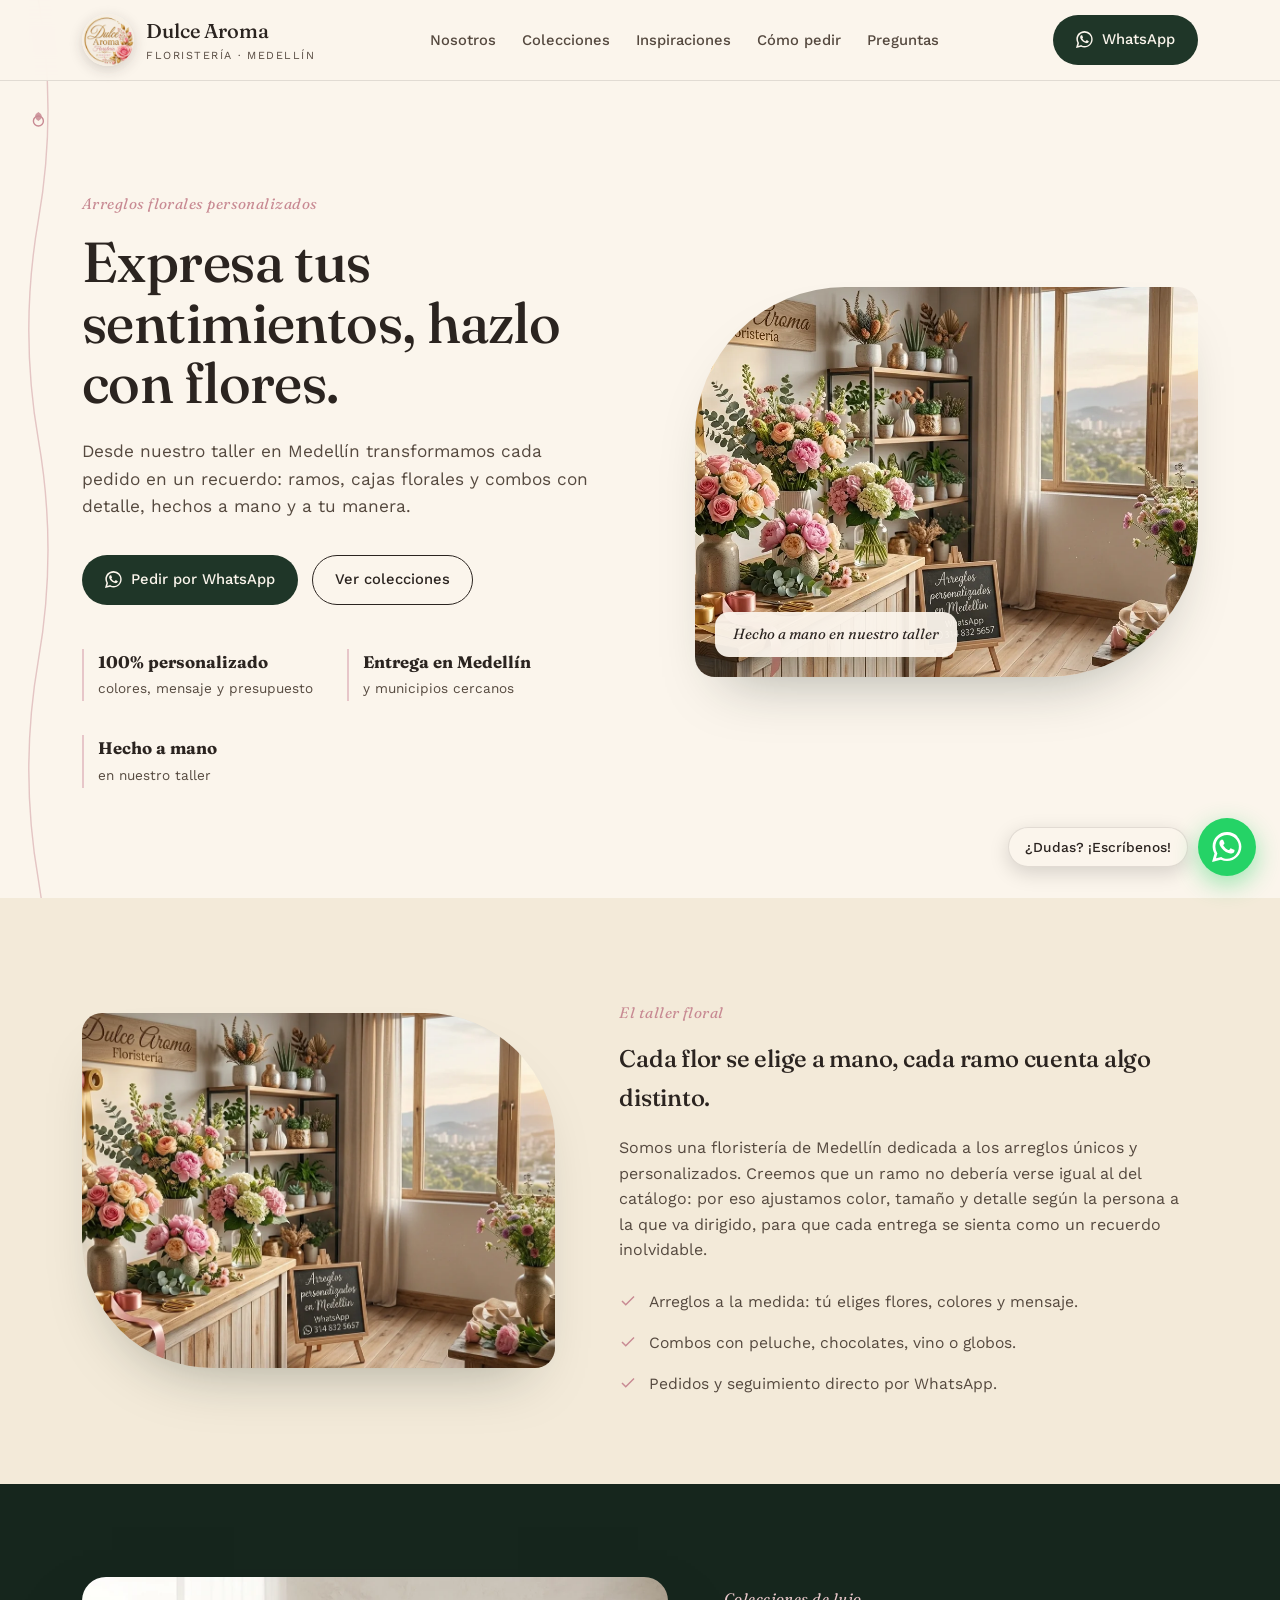
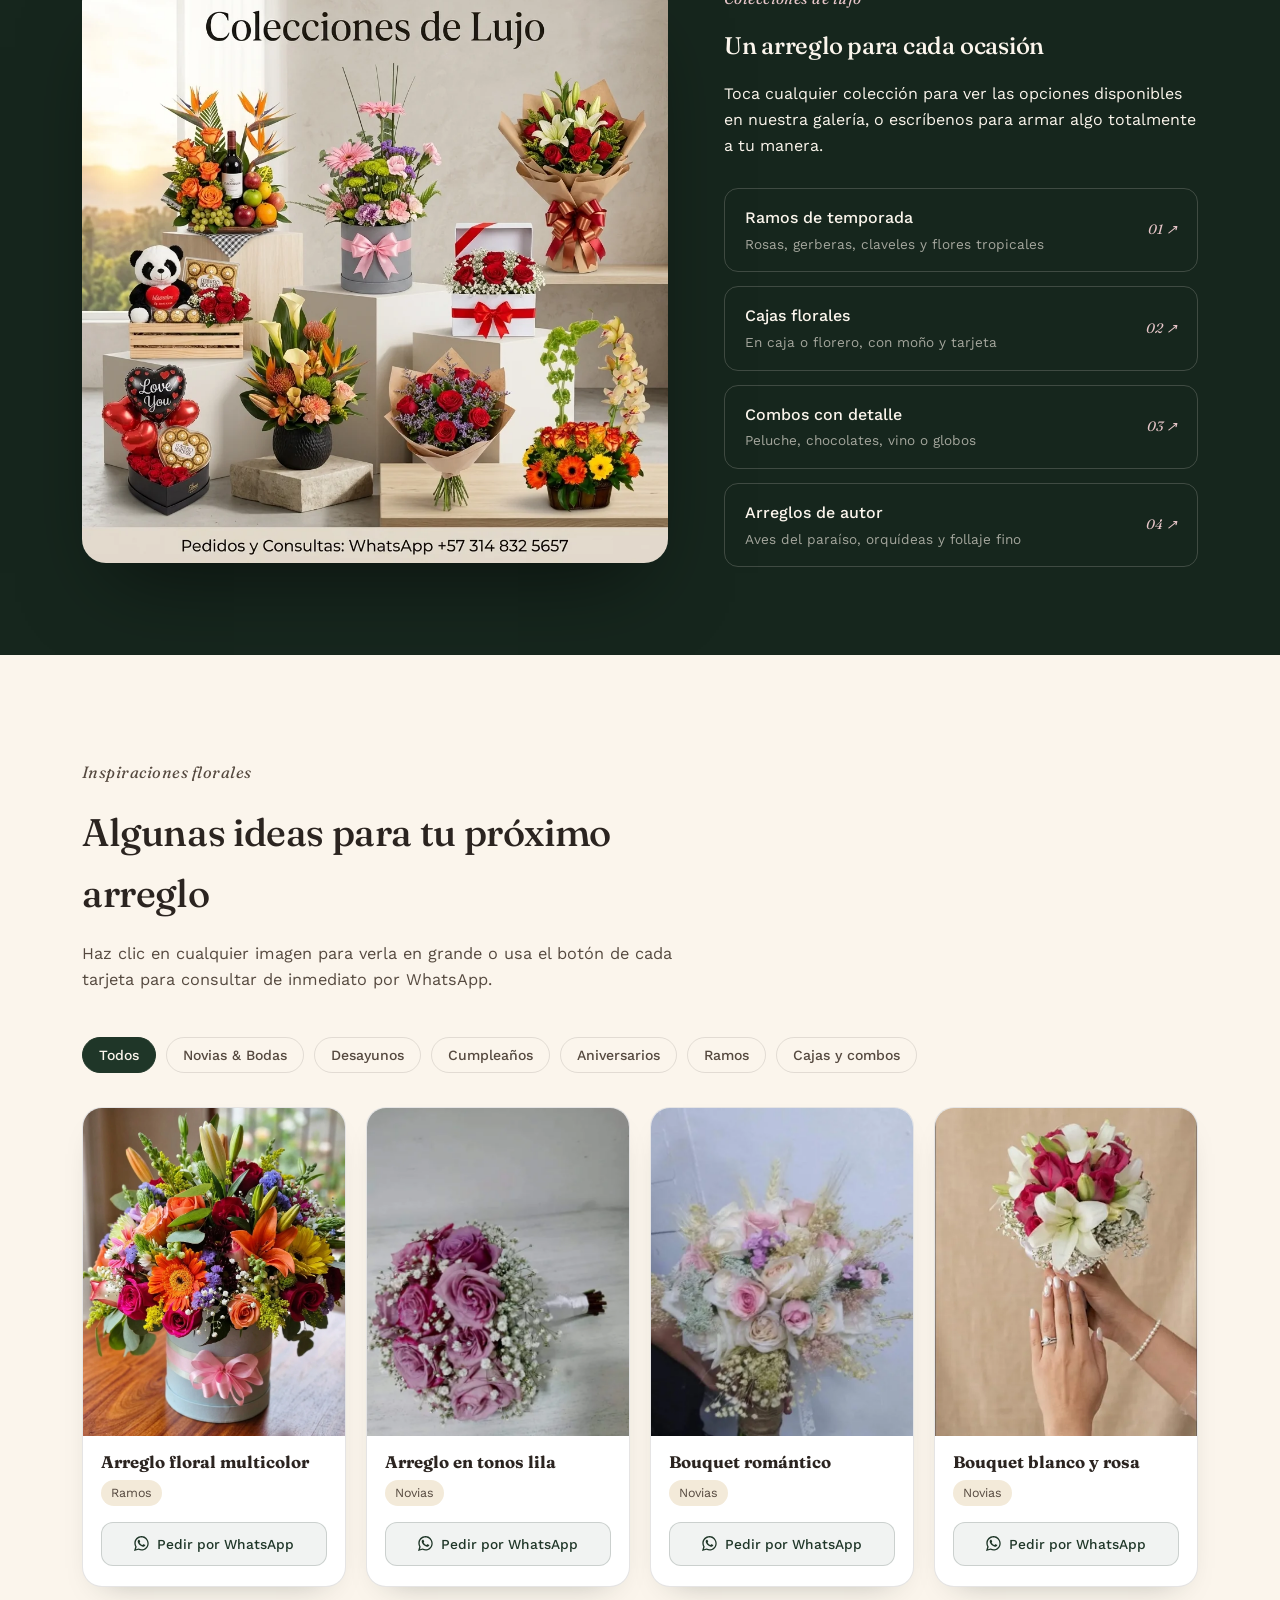
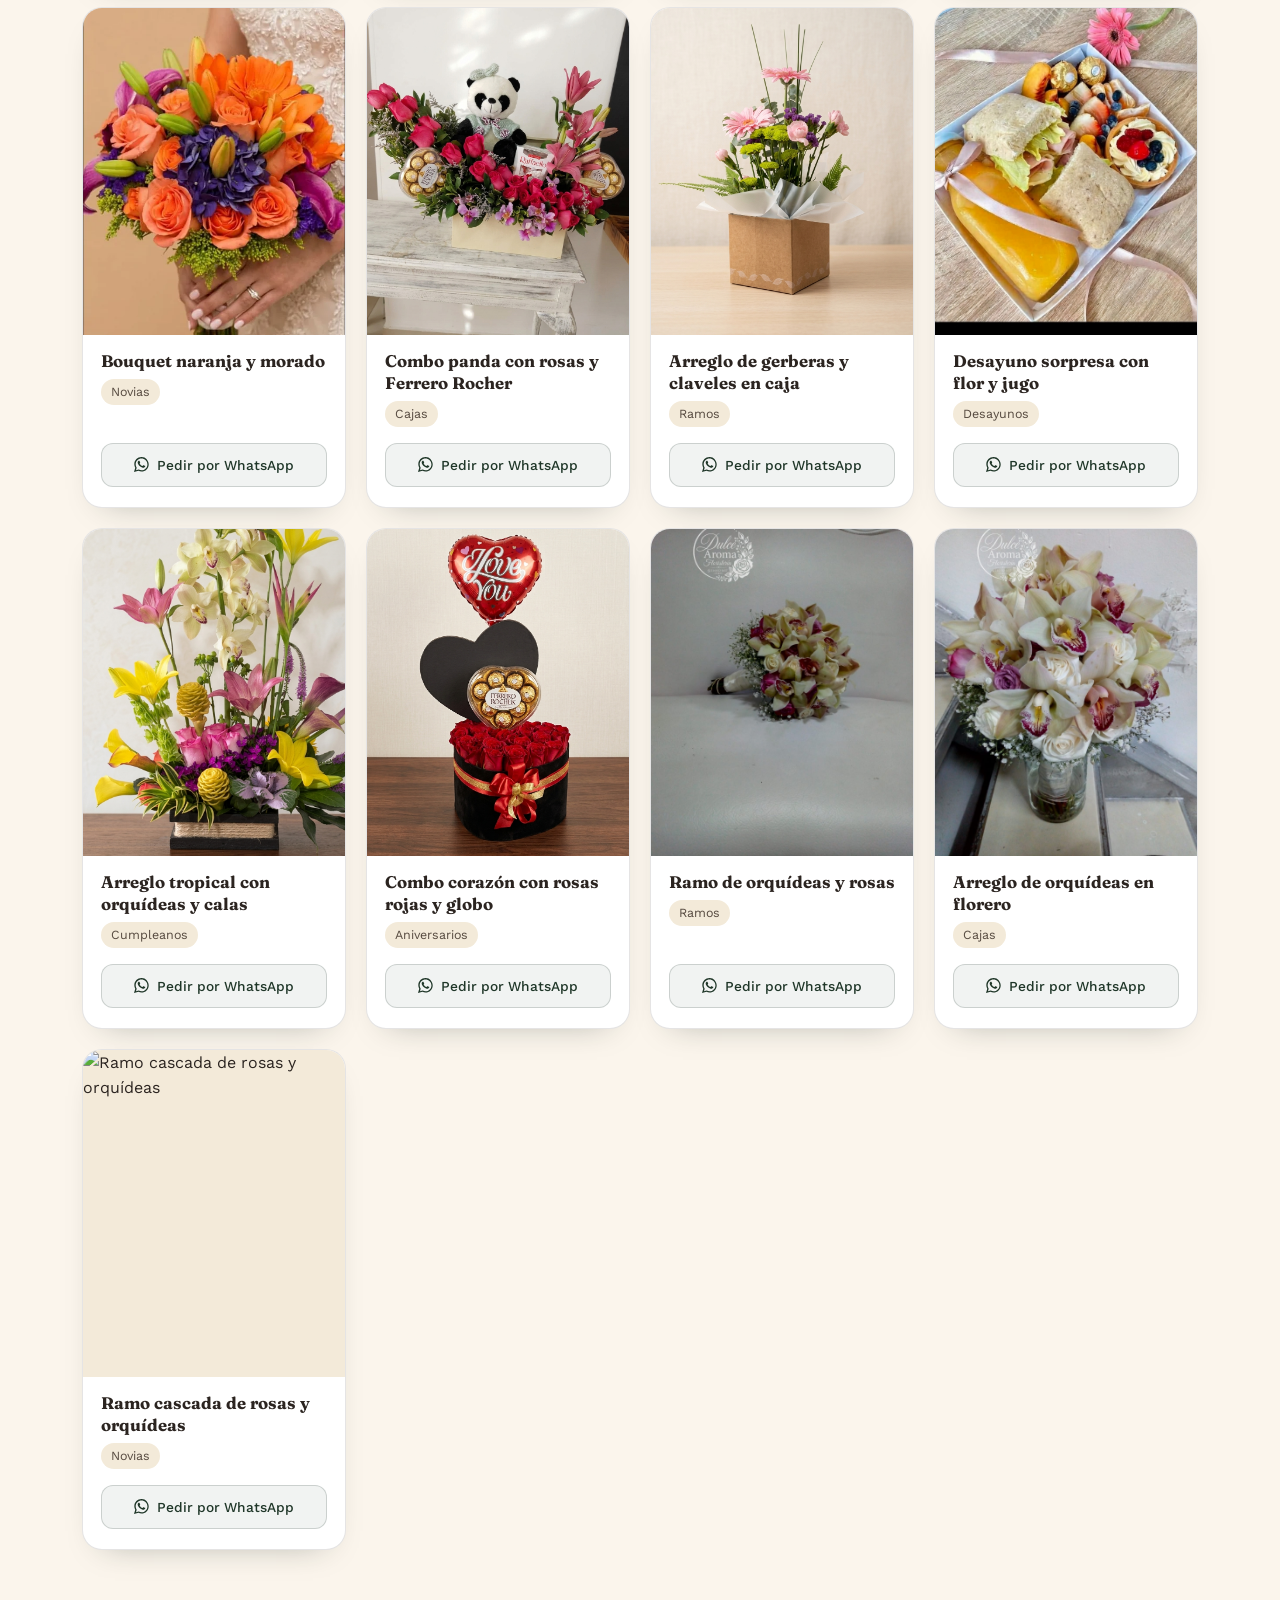
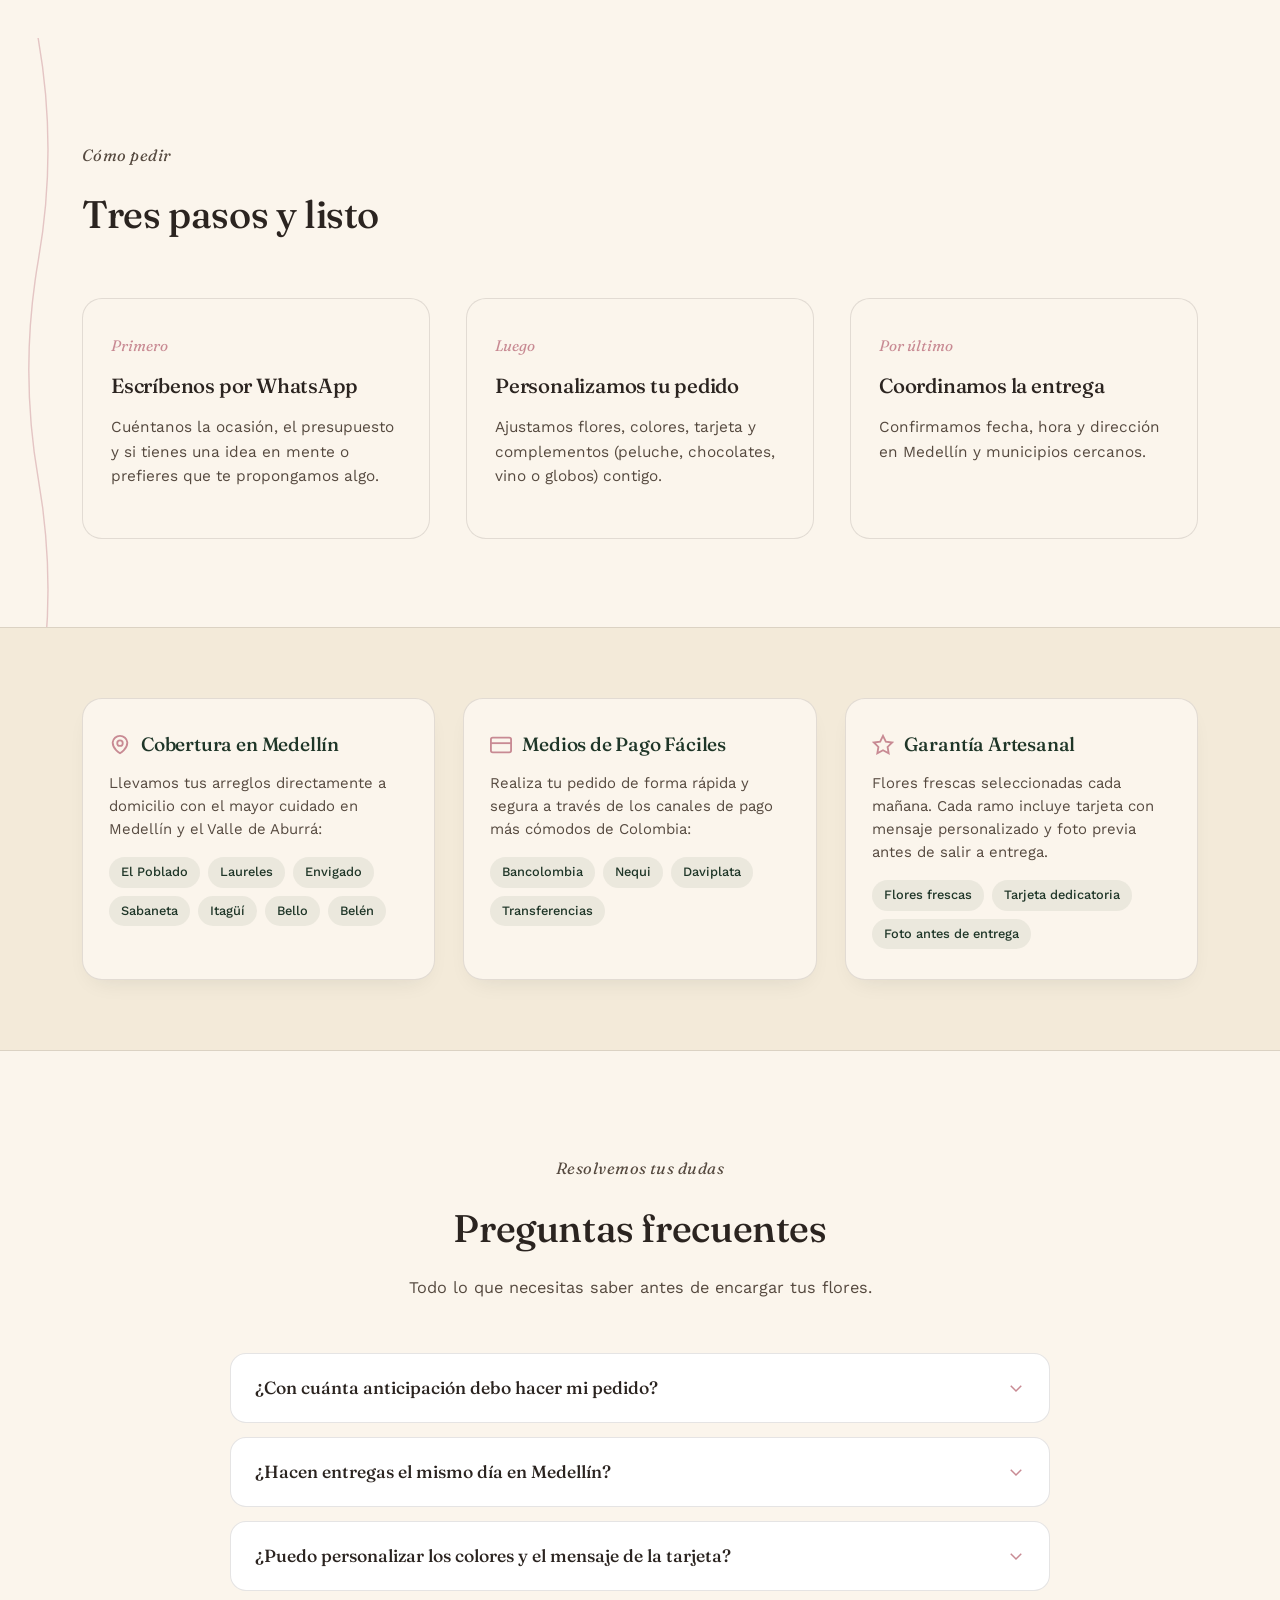
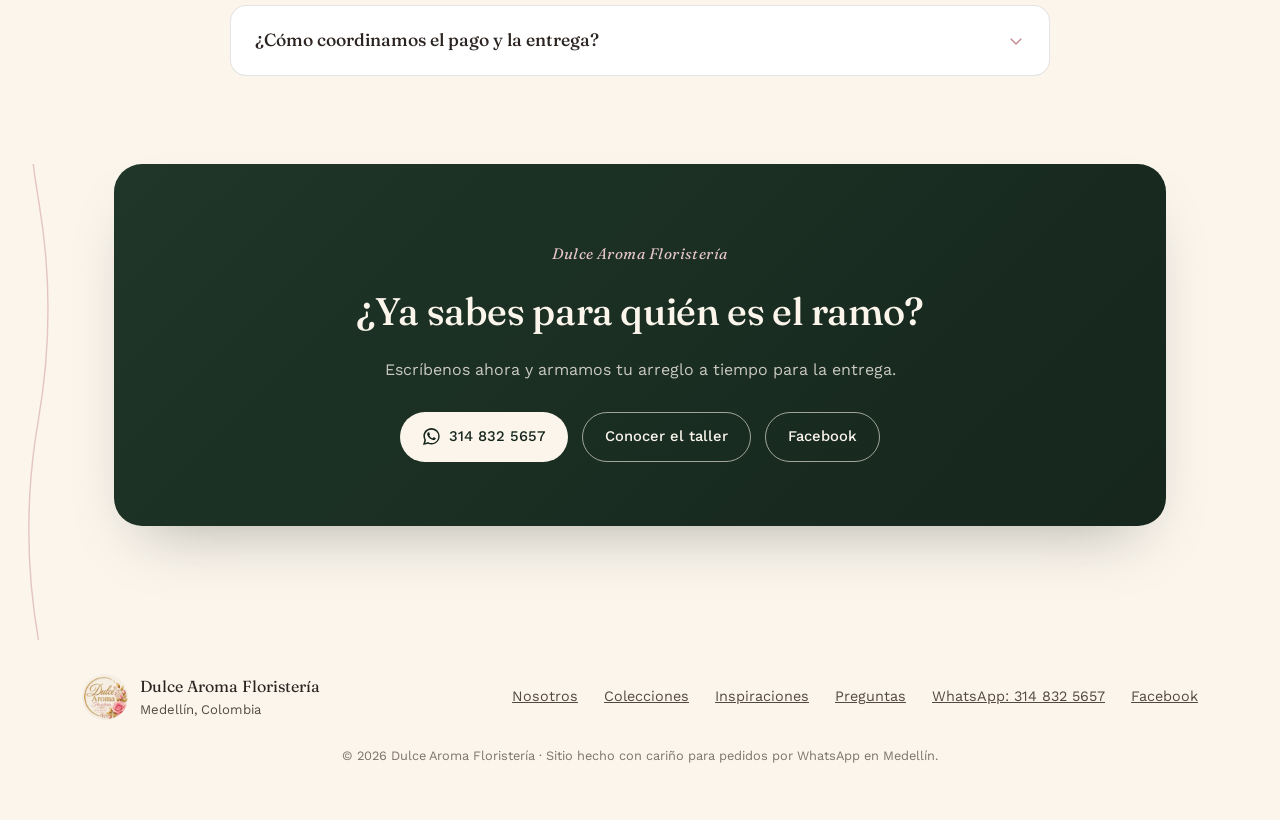
==== commit c9f7648a: "Añadidas 3 nuevas imágenes a la galería" ====
--- a/index.html
+++ b/index.html
@@ -990,20 +990,20 @@
 
 <script>
 (function(){
-  // Exactamente tus productos y rutas que ya funcionan
-  const productos = [
+    const productos = [
     { nombre:'Arreglo floral multicolor', categoria:'ramos', imagen:'img/ramos/arreglo-colorido-01.webp' },
     { nombre:'Arreglo en tonos lila', categoria:'novias', imagen:'img/novias/arreglo-novia-01.webp' },
     { nombre:'Bouquet romántico', categoria:'novias', imagen:'img/novias/arreglo-novia-02.webp' },
     { nombre:'Bouquet blanco y rosa', categoria:'novias', imagen:'img/novias/arreglo-novia-03.webp' },
     { nombre:'Bouquet naranja y morado', categoria:'novias', imagen:'img/novias/arreglo-novia-04.webp' },
-
-    /* --- Fotos nuevas agregadas --- */
     { nombre:'Combo panda con rosas y Ferrero Rocher', categoria:'cajas', imagen:'img/cajas/combo-panda-01.jpg' },
     { nombre:'Arreglo de gerberas y claveles en caja', categoria:'ramos', imagen:'img/ramos/arreglo-gerberas-01.jpg' },
     { nombre:'Desayuno sorpresa con flor y jugo', categoria:'desayunos', imagen:'img/desayunos/desayuno-sorpresa-01.jpg' },
     { nombre:'Arreglo tropical con orquídeas y calas', categoria:'cumpleanos', imagen:'img/cumplea%C3%B1os/arreglo-tropical-01.jpg' },
-    { nombre:'Combo corazón con rosas rojas y globo', categoria:'aniversarios', imagen:'img/aniversario/combo-corazon-01.jpg' }
+    { nombre:'Combo corazón con rosas rojas y globo', categoria:'aniversarios', imagen:'img/aniversario/combo-corazon-01.jpg' },    
+    { nombre:'Ramo de orquídeas y rosas', categoria:'ramos', imagen:'img/ramos/ramo-orquideas-rosas-01.jpg' },
+    { nombre:'Arreglo de orquídeas en florero', categoria:'cajas', imagen:'img/cajas/arreglo-orquideas-florero-01.jpg' },
+    { nombre:'Ramo cascada de rosas y orquídeas', categoria:'novias', imagen:'img/novias/ramo-cascada-rojo-01.jpg' }
   ];
 
   const grid = document.getElementById('galeria-grid');
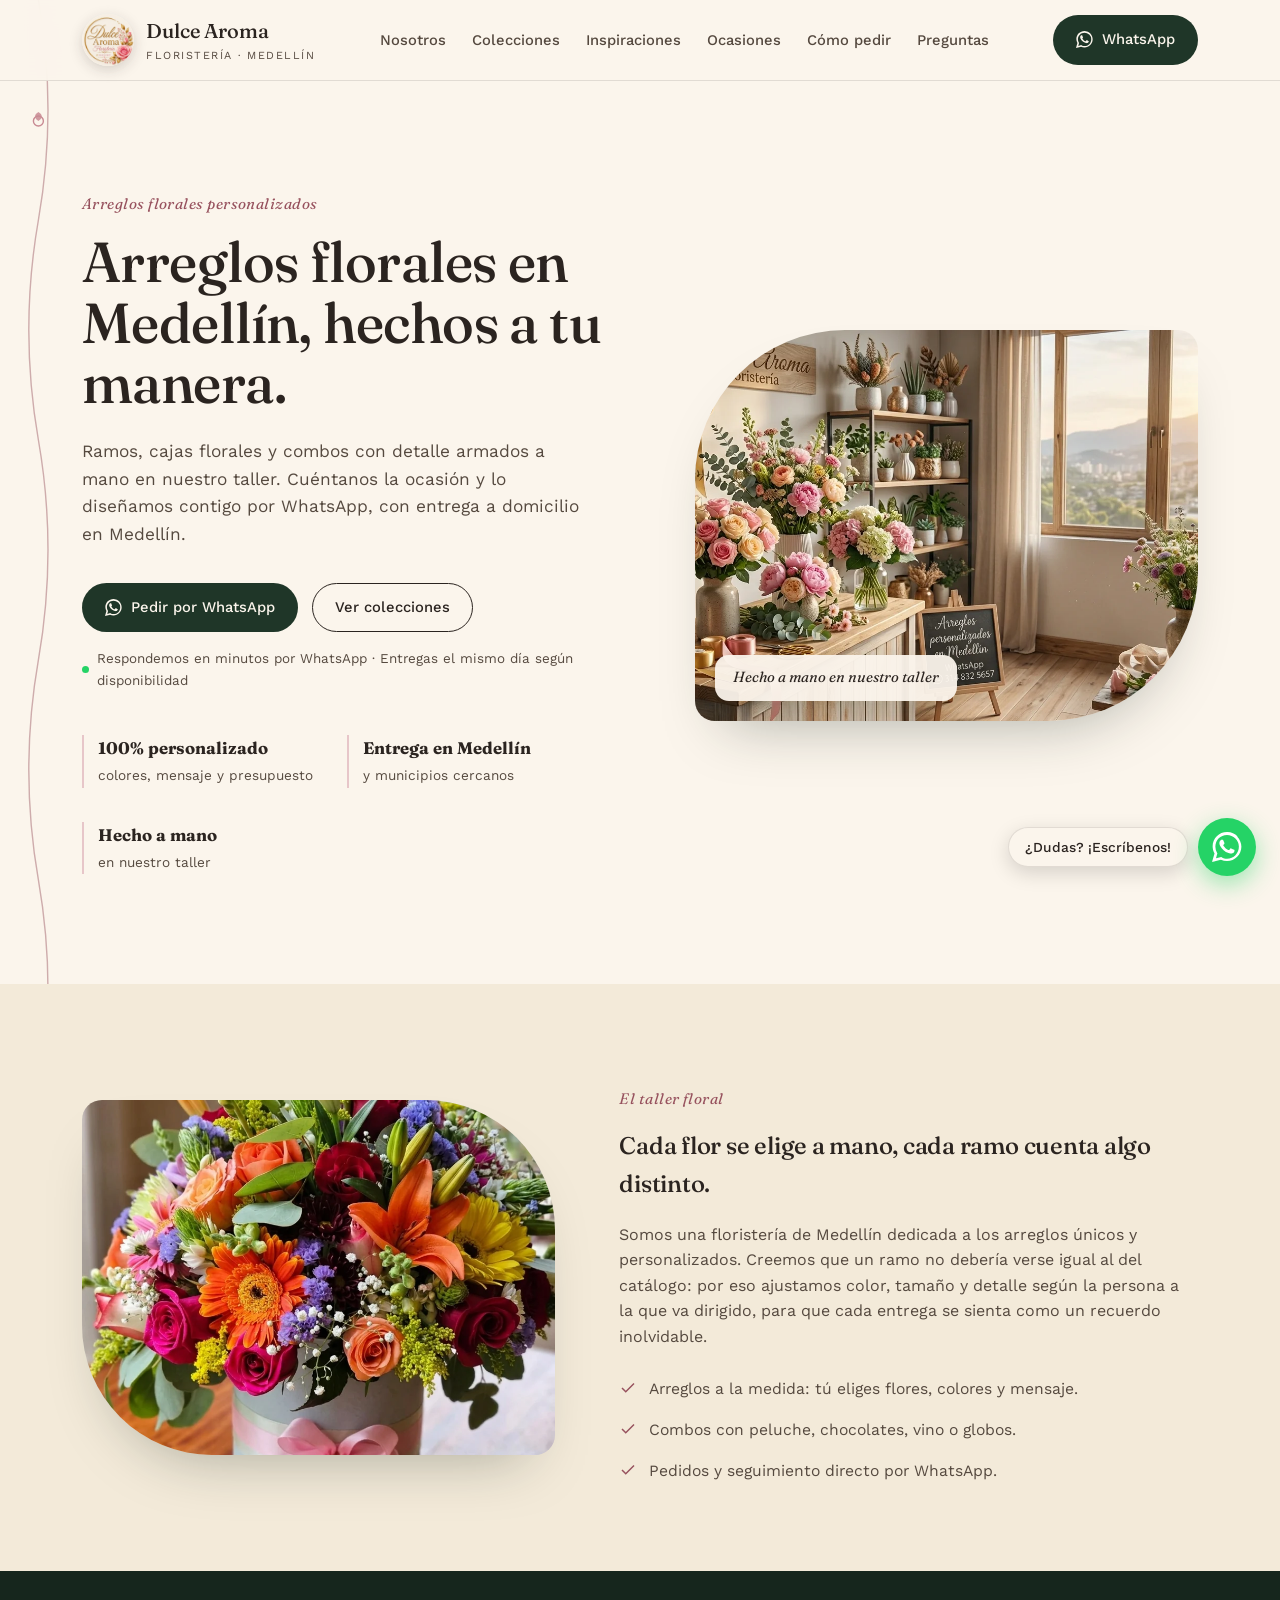
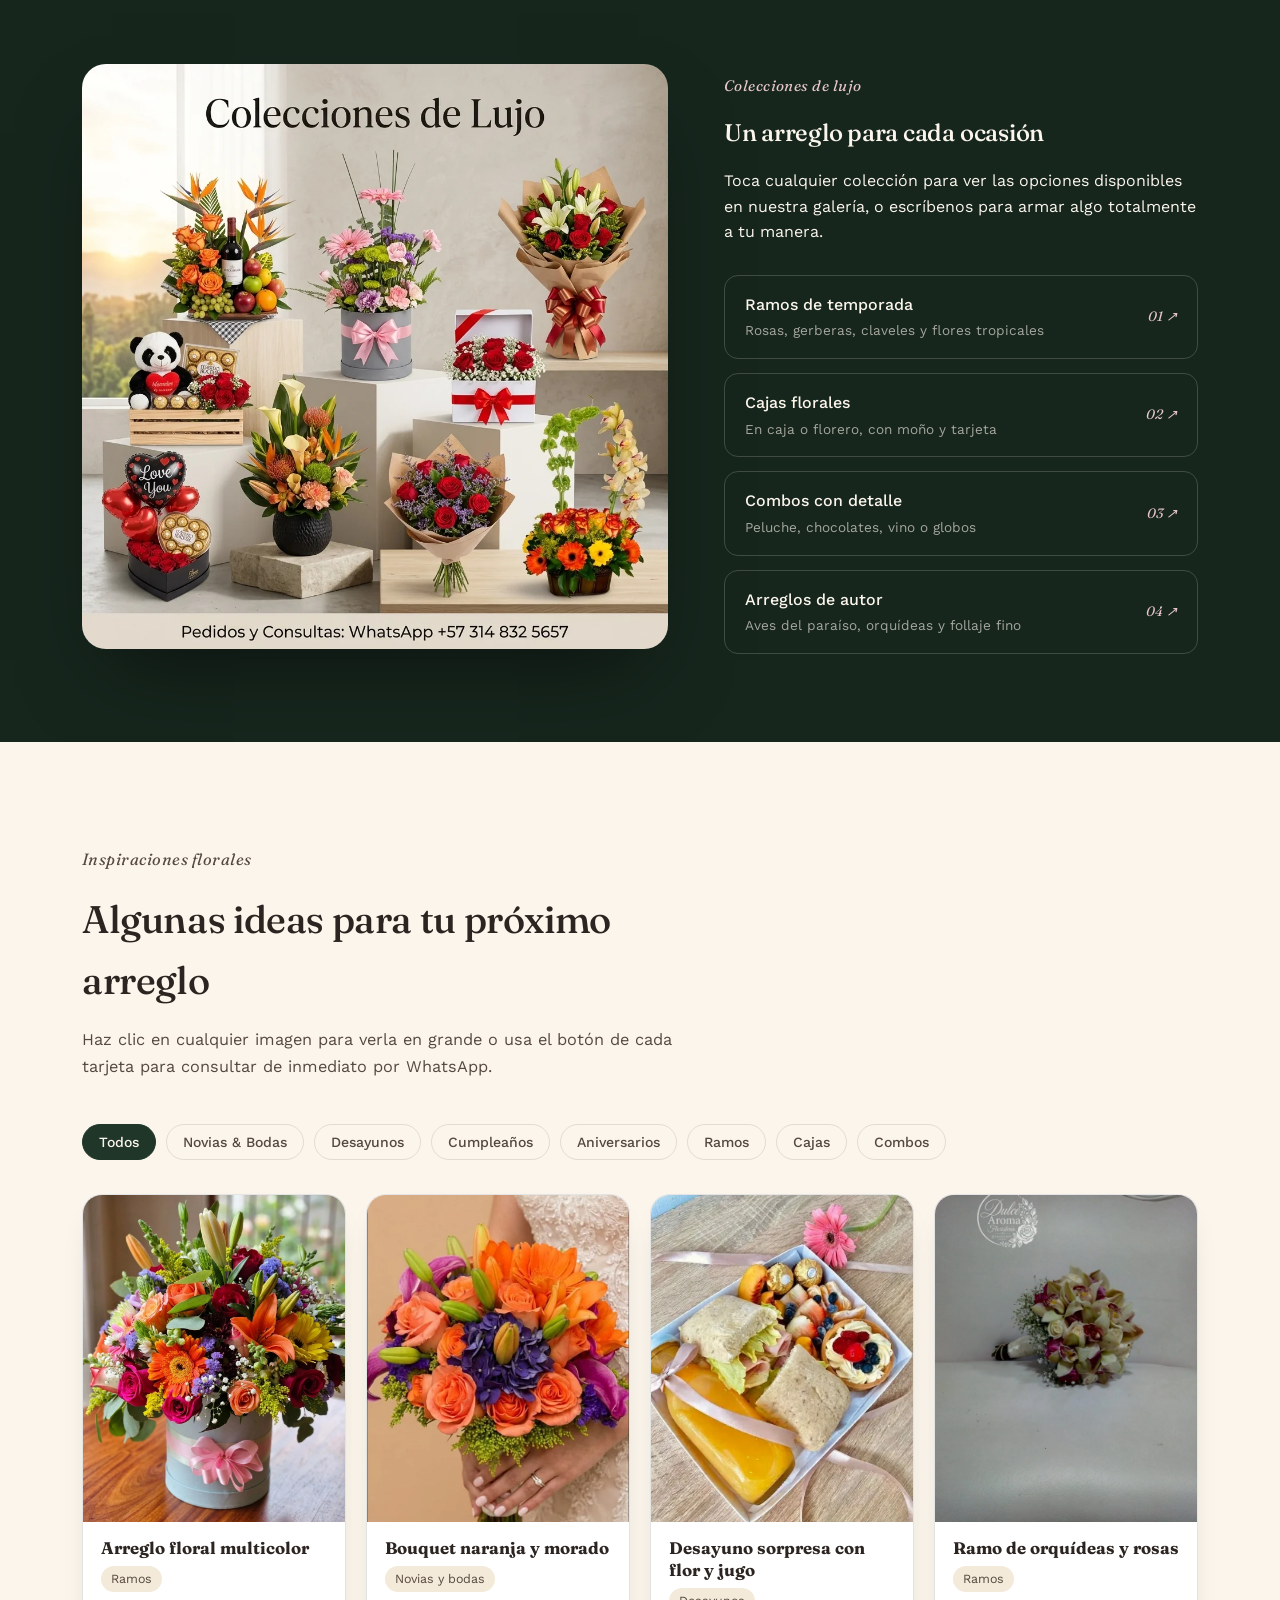
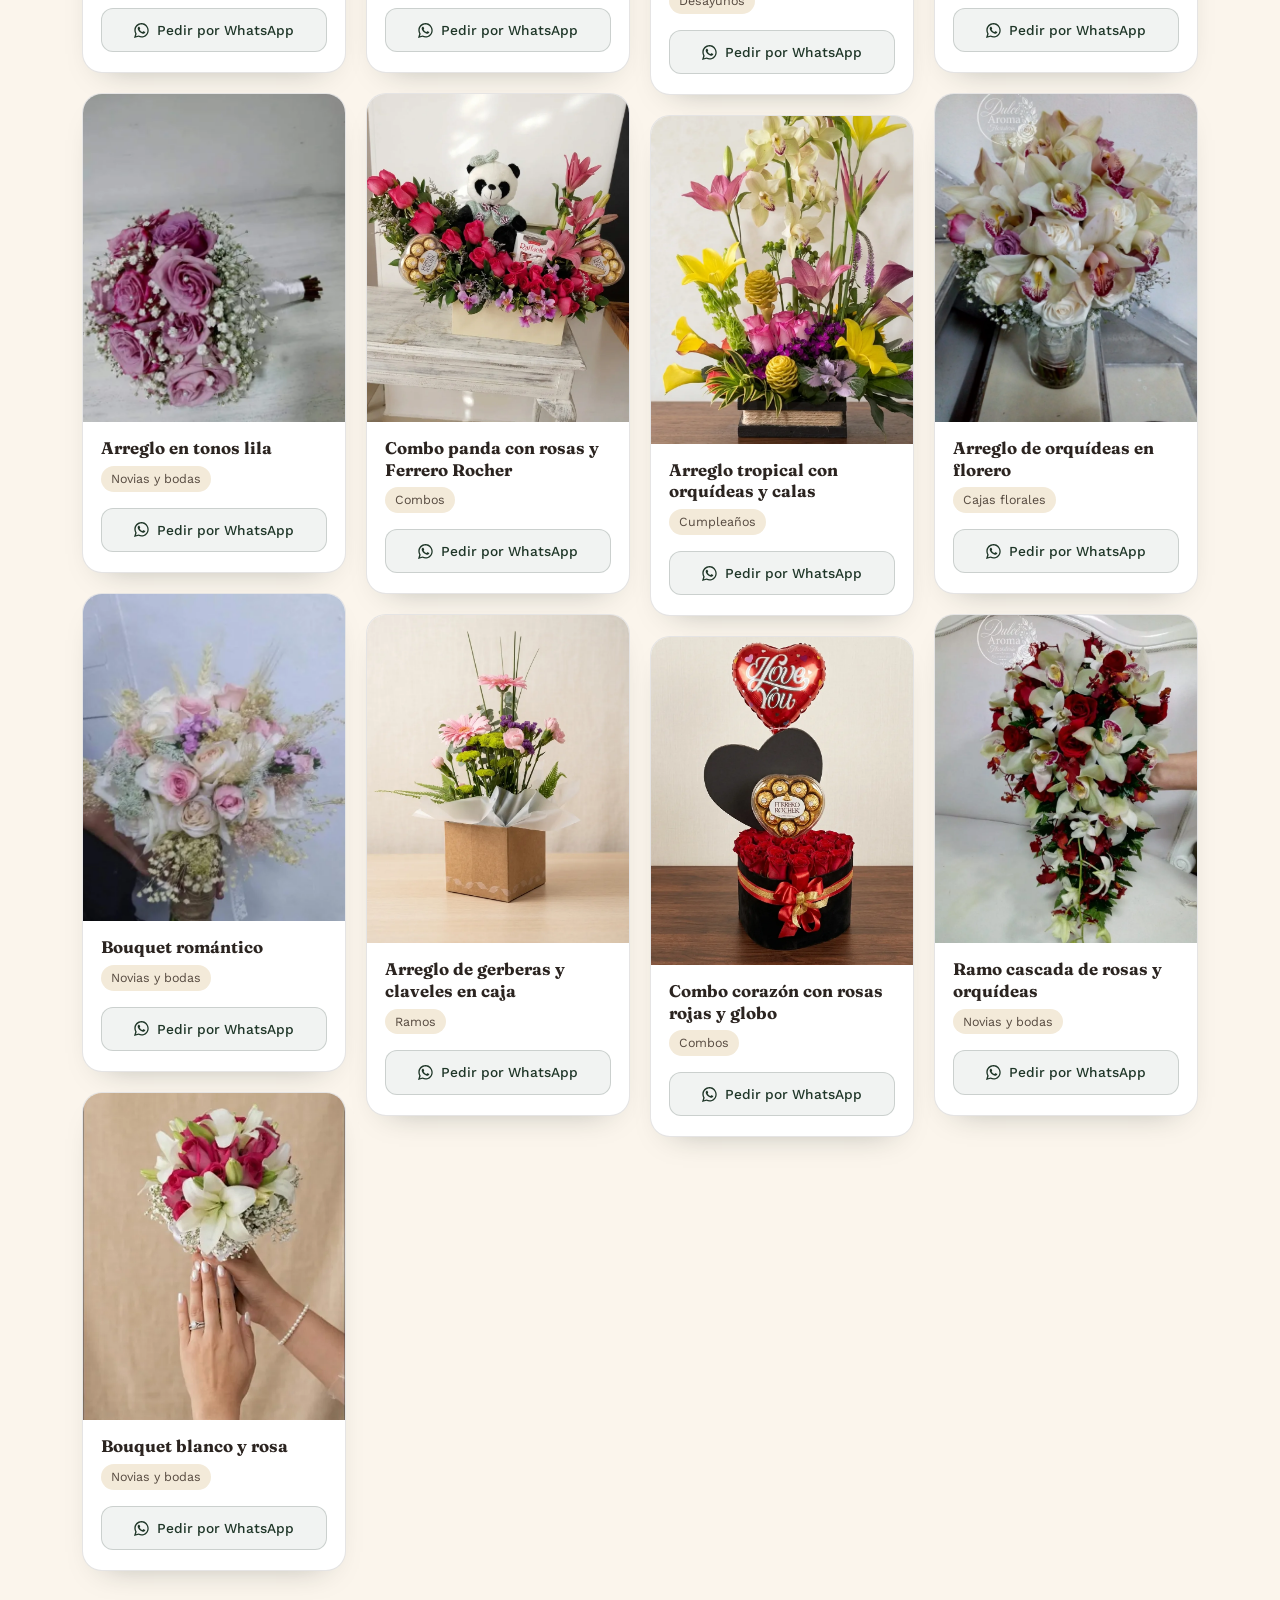
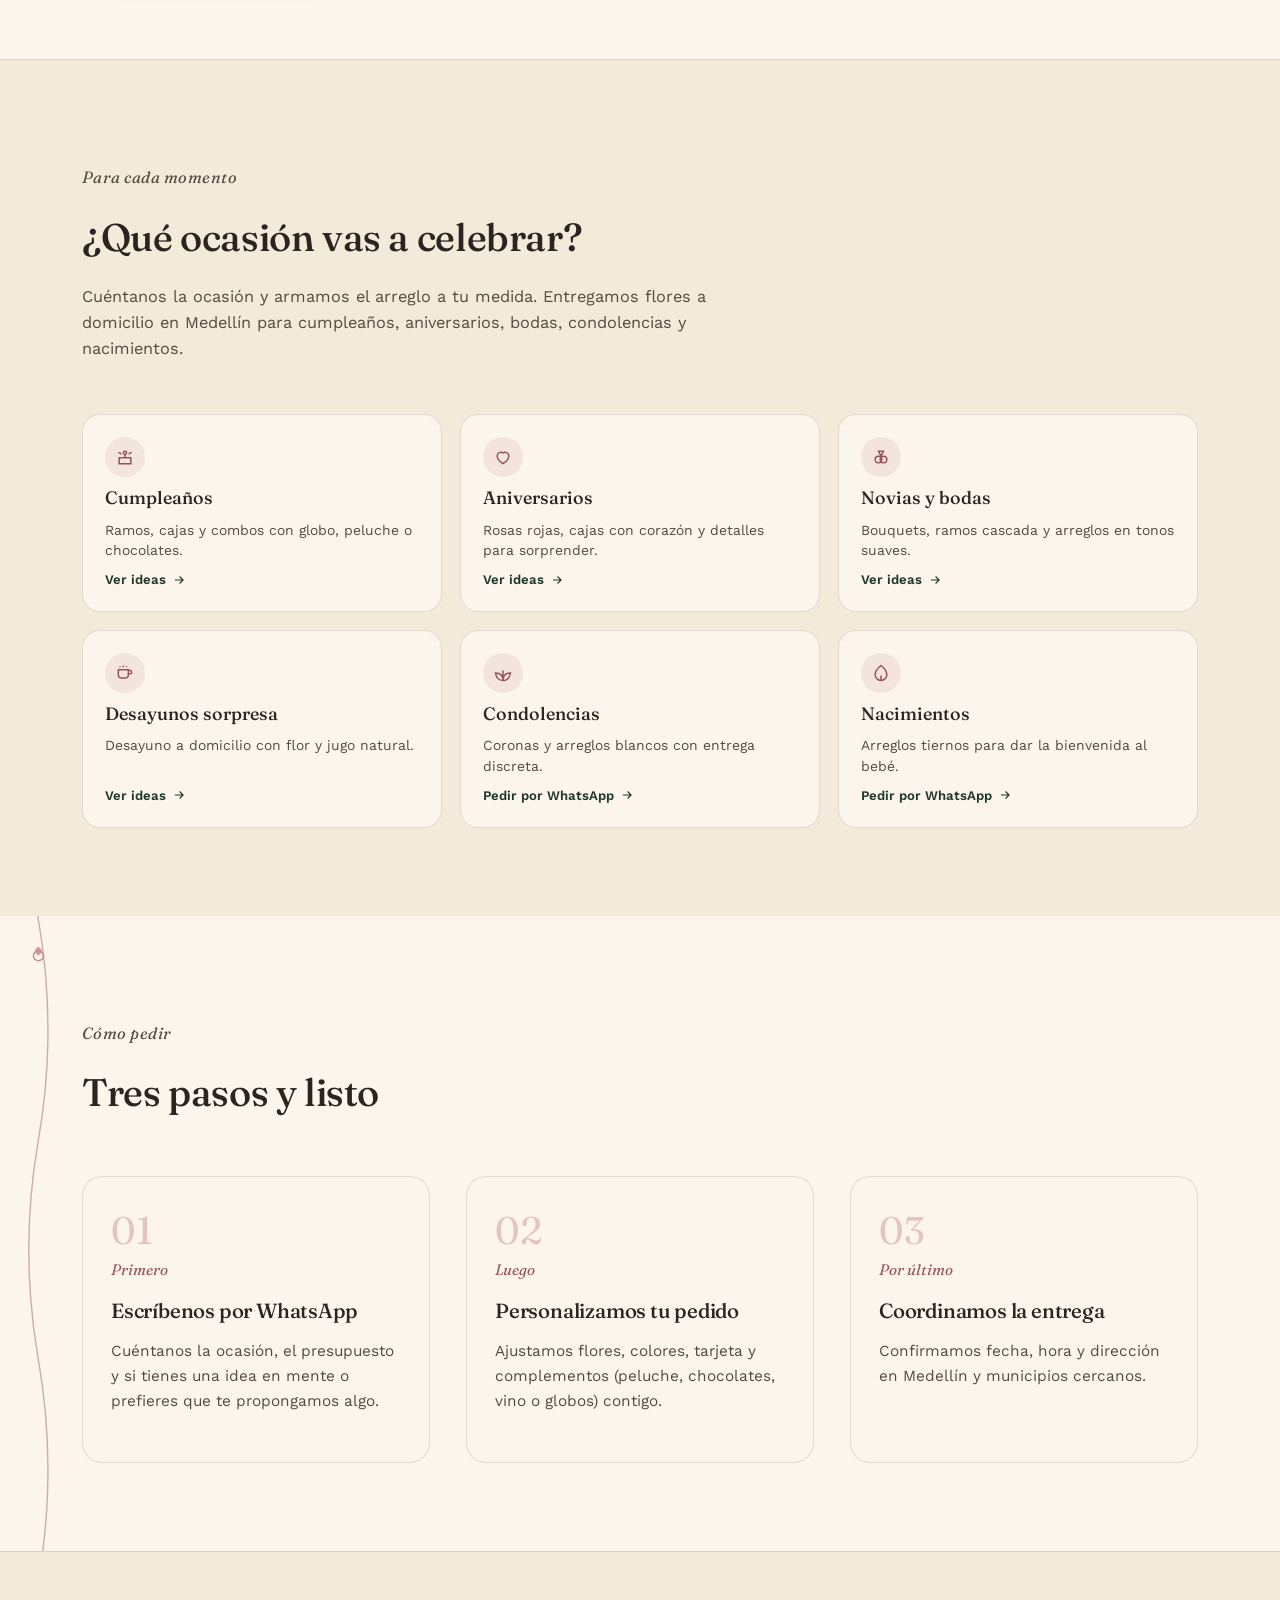
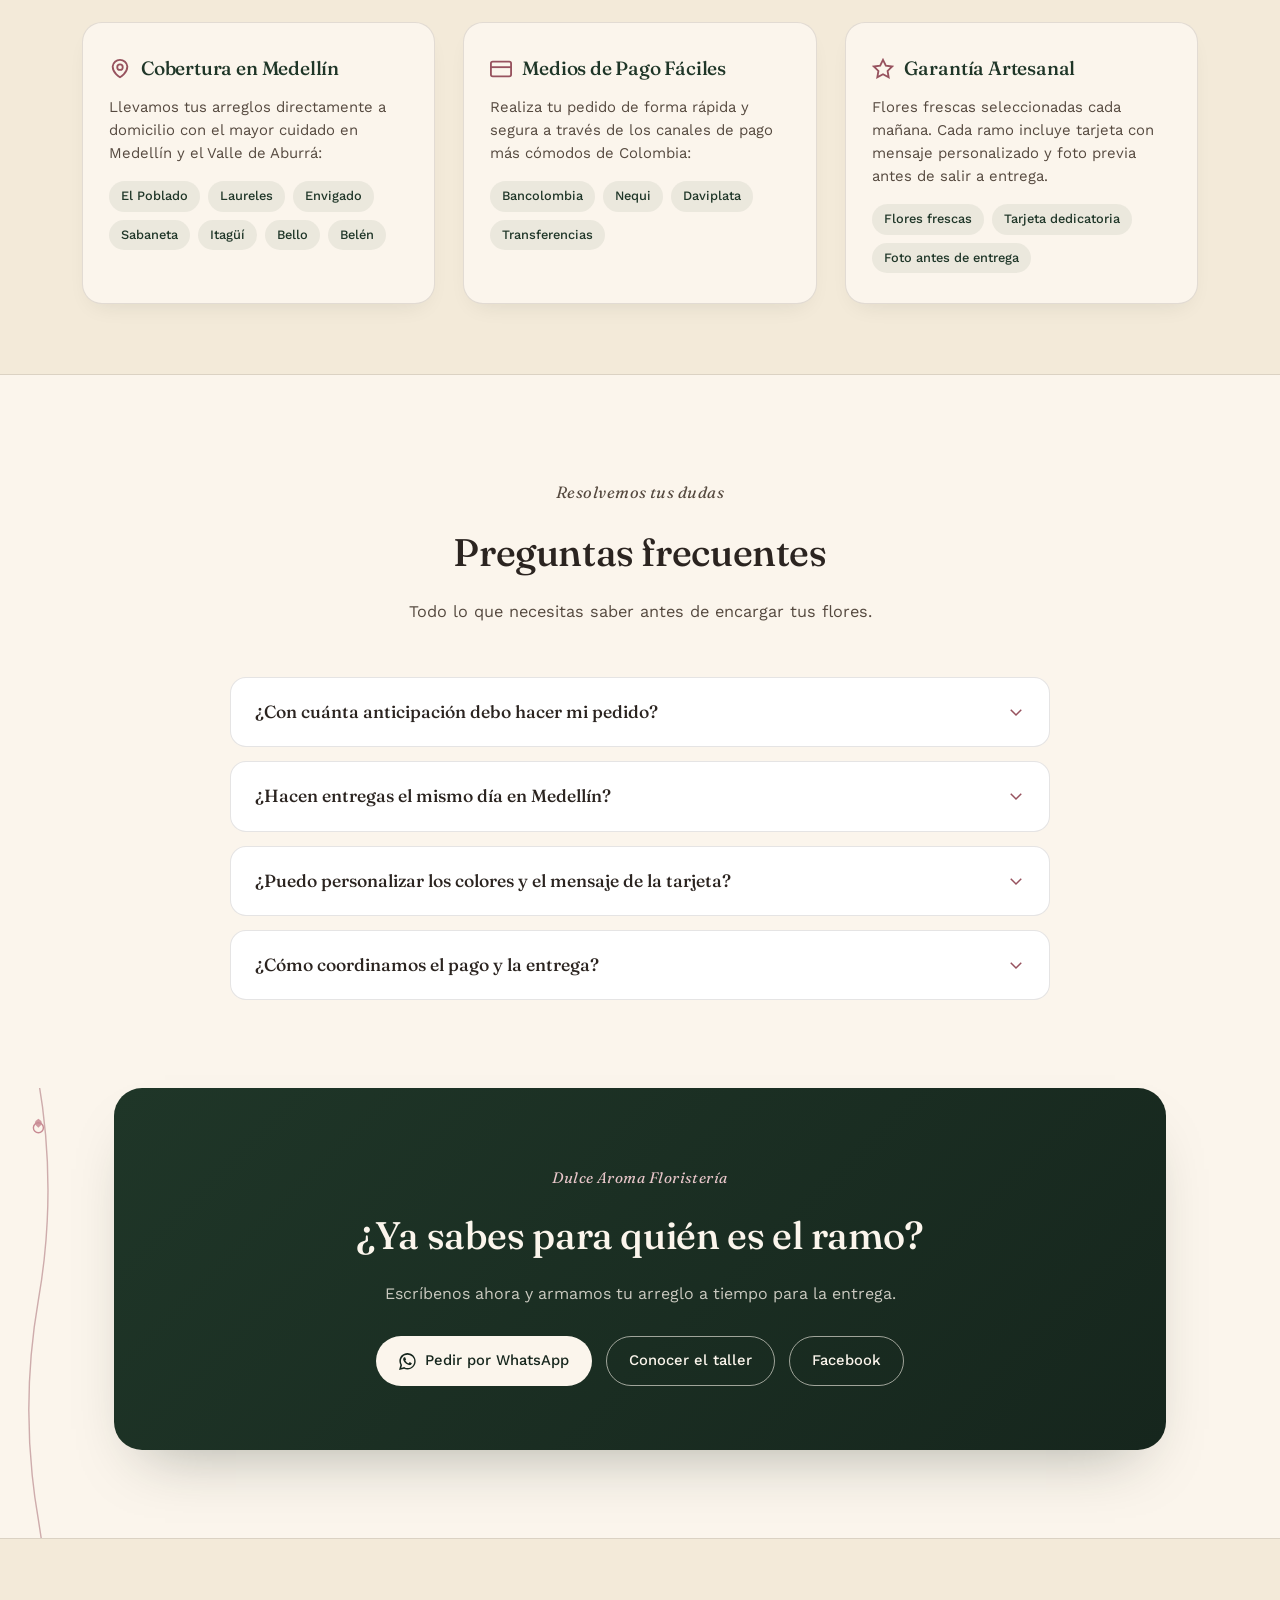
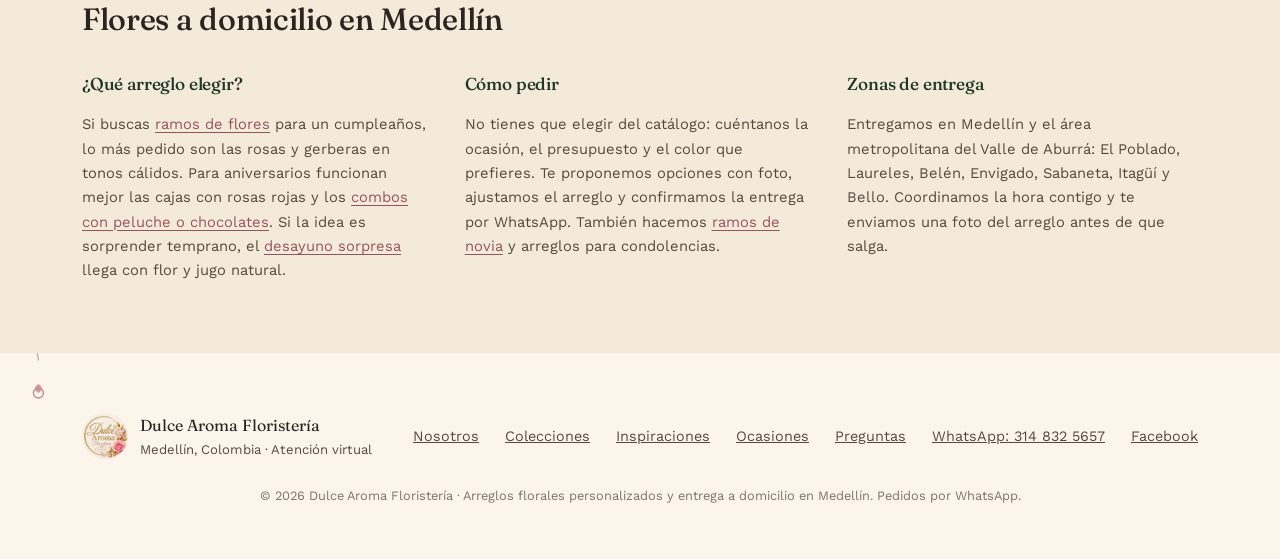
==== commit 92519c8e: "feat(web): rediseñar la landing con galería optimizada, ocasiones y SEO local - Convierte 8 JPG a We" ====
--- a/index.html
+++ b/index.html
@@ -1,17 +1,115 @@
 <!DOCTYPE html>
-<html lang="es">
+<html lang="es-CO">
 <head>
 <meta charset="utf-8"/>
 <meta content="width=device-width, initial-scale=1.0" name="viewport"/>
-<title>Dulce Aroma Floristería · Medellín</title>
-<meta content="Dulce Aroma Floristería: arreglos florales únicos y personalizados en Medellín. Pedidos y consultas por WhatsApp." name="description"/>
-<meta content="Dulce Aroma Floristería · Medellín" property="og:title"/>
-<meta content="Arreglos florales únicos y personalizados en Medellín. Pedidos y consultas por WhatsApp." property="og:description"/>
+<script>document.documentElement.classList.add('js');</script>
+<title>Floristería en Medellín | Arreglos a domicilio · Dulce Aroma</title>
+<meta content="Ramos de rosas, cajas florales y combos con peluche o chocolates hechos a mano en Medellín. Entrega a domicilio el mismo día. Pide por WhatsApp." name="description"/>
+<meta content="index, follow, max-image-preview:large, max-snippet:-1" name="robots"/>
+<meta content="floristería Medellín, flores a domicilio Medellín, arreglos florales Medellín, ramos de rosas Medellín, cajas florales, desayunos sorpresa Medellín, flores para cumpleaños, ramos de novia Medellín" name="keywords"/>
+<meta content="Dulce Aroma Floristería" name="author"/>
+<meta content="Medellín, Antioquia, Colombia" name="geo.placename"/>
+<meta content="CO-ANT" name="geo.region"/>
+<link href="https://dulcearomamedellin.vercel.app/" rel="canonical"/>
+<link href="https://dulcearomamedellin.vercel.app/" hreflang="es-CO" rel="alternate"/>
+<meta content="Floristería en Medellín · Arreglos a domicilio | Dulce Aroma" property="og:title"/>
+<meta content="Ramos, cajas florales y combos con detalle hechos a mano. Entrega a domicilio en Medellín el mismo día. Pide por WhatsApp." property="og:description"/>
 <meta content="https://dulcearomamedellin.vercel.app/img/portada.webp" property="og:image"/>
+<meta content="image/webp" property="og:image:type"/>
+<meta content="Portada de Dulce Aroma Floristería: ramos de rosas y peonías hechos a mano en Medellín" property="og:image:alt"/>
+<meta content="1376" property="og:image:width"/>
+<meta content="768" property="og:image:height"/>
 <meta content="https://dulcearomamedellin.vercel.app/" property="og:url"/>
 <meta content="website" property="og:type"/>
+<meta content="es_CO" property="og:locale"/>
+<meta content="Dulce Aroma Floristería" property="og:site_name"/>
+<meta content="summary_large_image" name="twitter:card"/>
+<meta content="Floristería en Medellín · Dulce Aroma" name="twitter:title"/>
+<meta content="Ramos, cajas florales y combos con detalle hechos a mano. Entrega a domicilio en Medellín. Pide por WhatsApp." name="twitter:description"/>
+<meta content="https://dulcearomamedellin.vercel.app/img/portada.webp" name="twitter:image"/>
+<meta content="Ramos de rosas y peonías hechos a mano en Medellín" name="twitter:image:alt"/>
 <meta content="#1f3628" name="theme-color"/>
 <link rel="icon" type="image/webp" href="img/logo.webp"/>
+<link rel="apple-touch-icon" href="img/logo.webp"/>
+
+<script type="application/ld+json">
+{
+  "@context": "https://schema.org",
+  "@type": "Florist",
+  "@id": "https://dulcearomamedellin.vercel.app/#floristeria",
+  "name": "Dulce Aroma Floristería",
+  "alternateName": "Dulce Aroma Medellín",
+  "slogan": "Arreglos florales hechos a tu manera",
+  "description": "Floristería en Medellín especializada en arreglos florales únicos y personalizados: ramos de rosas, cajas florales, ramos de novia y combos con peluche, chocolates o globos. Entrega a domicilio en Medellín y el Valle de Aburrá, coordinada por WhatsApp.",
+  "url": "https://dulcearomamedellin.vercel.app/",
+  "image": [
+    "https://dulcearomamedellin.vercel.app/img/portada.webp",
+    "https://dulcearomamedellin.vercel.app/img/ramos/arreglo-colorido-01.webp",
+    "https://dulcearomamedellin.vercel.app/img/cajas/combo-panda-01.webp",
+    "https://dulcearomamedellin.vercel.app/img/colecciones.webp"
+  ],
+  "logo": "https://dulcearomamedellin.vercel.app/img/logo.webp",
+  "telephone": "+573148325657",
+  "priceRange": "$$",
+  "currenciesAccepted": "COP",
+  "paymentAccepted": "Efectivo, Nequi, Daviplata, Bancolombia, Transferencia bancaria",
+  "knowsLanguage": ["es-CO"],
+  "knowsAbout": [
+    "Arreglos florales",
+    "Ramos de rosas",
+    "Cajas florales",
+    "Ramos de novia",
+    "Desayunos sorpresa",
+    "Combos con peluche y chocolates",
+    "Flores para cumpleaños y aniversarios"
+  ],
+  "areaServed": [
+    { "@type": "City", "name": "Medellín" },
+    { "@type": "City", "name": "Envigado" },
+    { "@type": "City", "name": "Sabaneta" },
+    { "@type": "City", "name": "Itagüí" },
+    { "@type": "City", "name": "Bello" },
+    { "@type": "City", "name": "La Estrella" },
+    { "@type": "AdministrativeArea", "name": "El Poblado, Medellín" },
+    { "@type": "AdministrativeArea", "name": "Laureles, Medellín" },
+    { "@type": "AdministrativeArea", "name": "Belén, Medellín" }
+  ],
+  "sameAs": [
+    "https://www.facebook.com/profile.php?id=61593890547009"
+  ],
+  "contactPoint": {
+    "@type": "ContactPoint",
+    "telephone": "+573148325657",
+    "contactType": "customer service",
+    "areaServed": "CO",
+    "availableLanguage": ["es"]
+  },
+  "hasOfferCatalog": {
+    "@type": "OfferCatalog",
+    "name": "Arreglos florales a domicilio en Medellín",
+    "itemListElement": [
+      { "@type": "Offer", "itemOffered": { "@type": "Product", "name": "Ramos de temporada", "description": "Ramos de rosas, gerberas, claveles y flores tropicales armados a mano." } },
+      { "@type": "Offer", "itemOffered": { "@type": "Product", "name": "Cajas florales", "description": "Arreglos en caja o florero con moño y tarjeta personalizada." } },
+      { "@type": "Offer", "itemOffered": { "@type": "Product", "name": "Combos con detalle", "description": "Flores con peluche, chocolates, vino o globos." } },
+      { "@type": "Offer", "itemOffered": { "@type": "Product", "name": "Ramos de novia", "description": "Bouquets y ramos cascada para bodas y matrimonios." } },
+      { "@type": "Offer", "itemOffered": { "@type": "Product", "name": "Desayuno sorpresa", "description": "Desayuno a domicilio acompañado de flor y jugo natural." } }
+    ]
+  }
+}
+</script>
+
+<script type="application/ld+json">
+{
+  "@context": "https://schema.org",
+  "@type": "WebSite",
+  "@id": "https://dulcearomamedellin.vercel.app/#website",
+  "name": "Dulce Aroma Floristería",
+  "url": "https://dulcearomamedellin.vercel.app/",
+  "inLanguage": "es-CO",
+  "publisher": { "@id": "https://dulcearomamedellin.vercel.app/#floristeria" }
+}
+</script>
 
 <!-- Google Fonts oficiales (Fraunces & Work Sans) -->
 <link rel="preconnect" href="https://fonts.googleapis.com">
@@ -24,7 +122,7 @@
     --verde-profundo: #16261d;
     --crema: #fbf5ec;
     --crema-suave: #f3ead9;
-    --rosa-polvo: #c88a93;
+    --rosa-polvo: #97525e;
     --rosa-suave: #e7c6c9;
     --dorado: #a6793d;
     --tinta: #2b2420;
@@ -33,7 +131,7 @@
     --sombra: 0 30px 60px -30px rgba(22,38,29,0.35);
   }
   *{box-sizing:border-box;}
-  html{scroll-behavior:smooth;}
+  html{scroll-behavior:smooth;scroll-padding-top:96px;}
   body{
     margin:0;
     background:var(--crema);
@@ -41,8 +139,29 @@
     font-family:'Work Sans', sans-serif;
     font-weight:400;
     line-height:1.6;
-    overflow-x:hidden;
-  }
+  }
+  body.modal-open{overflow:hidden;}
+
+  /* --- foco visible y acceso rápido --- */
+  :focus-visible{
+    outline:2px solid var(--verde-hoja);
+    outline-offset:3px;
+    border-radius:4px;
+  }
+  .skip-link{
+    position:absolute;
+    left:16px;
+    top:-100px;
+    z-index:200;
+    background:var(--verde-hoja);
+    color:var(--crema);
+    padding:12px 20px;
+    border-radius:0 0 12px 12px;
+    text-decoration:none;
+    font-weight:500;
+    transition:top .2s ease;
+  }
+  .skip-link:focus{top:0;}
   h1,h2,h3,.display{
     font-family:'Fraunces', serif;
     font-weight:500;
@@ -70,8 +189,8 @@
     pointer-events:none;
     z-index:0;
   }
-  #vine-page{position:relative;}
-  #vine-page > *:not(#vine-svg){position:relative;z-index:1;}
+  #vine-page{position:relative;overflow-x:clip;}
+  #vine-page > *:not(#vine-svg):not(header){position:relative;z-index:1;}
   .vine-path{
     fill:none;
     stroke:var(--rosa-polvo);
@@ -123,8 +242,48 @@
   .nav-link:hover{
     color:var(--verde-hoja);
   }
+  .nav-toggle{
+    display:none;
+    align-items:center;
+    justify-content:center;
+    width:44px;
+    height:44px;
+    padding:0;
+    border:1px solid var(--borde);
+    border-radius:12px;
+    background:transparent;
+    color:var(--tinta);
+    cursor:pointer;
+  }
+  .nav-toggle svg{width:22px;height:22px;}
+  .nav-toggle .icon-close{display:none;}
+  .nav-toggle[aria-expanded="true"] .icon-open{display:none;}
+  .nav-toggle[aria-expanded="true"] .icon-close{display:block;}
+  .nav-actions{display:flex;align-items:center;gap:10px;}
+
   @media (max-width: 900px){
-    .nav-menu{display:none;}
+    .nav-toggle{display:inline-flex;}
+    .nav-menu{
+      display:none;
+      position:absolute;
+      top:100%;
+      left:0;
+      right:0;
+      flex-direction:column;
+      align-items:stretch;
+      gap:0;
+      background:var(--crema);
+      border-bottom:1px solid var(--borde);
+      padding:6px 20px 14px;
+      box-shadow:0 24px 34px -26px rgba(22,38,29,0.55);
+    }
+    .nav-menu.open{display:flex;}
+    .nav-menu li{border-top:1px solid var(--borde);}
+    .nav-menu li:first-child{border-top:none;}
+    .nav-link{display:block;padding:14px 2px;font-size:1rem;}
+  }
+  @media (max-width: 620px){
+    .btn.btn-header{display:none;}
   }
 
   .btn{
@@ -175,6 +334,20 @@
     max-width:46ch;
   }
   .hero-ctas{display:flex;gap:14px;margin-top:34px;flex-wrap:wrap;}
+  .hero-note{
+    margin-top:16px;
+    font-size:0.84rem;
+    color:var(--ink-suave);
+    display:flex;
+    align-items:center;
+    gap:8px;
+  }
+  .hero-note::before{
+    content:"";
+    width:7px;height:7px;border-radius:50%;
+    background:#25d366;
+    flex-shrink:0;
+  }
   .hero-figure{
     position:relative;
     border-radius:150px 20px 150px 20px;
@@ -211,7 +384,7 @@
   .about{background:var(--crema-suave);}
   .about .wrap{display:grid;grid-template-columns:0.9fr 1.1fr;gap:64px;align-items:center;}
   .about-figure{border-radius:20px 130px 20px 130px;overflow:hidden;box-shadow:var(--sombra);background:#e8dfd2;}
-  .about-figure img{width:100%;aspect-ratio:4/3;object-fit:cover;object-position:52% center;}
+  .about-figure img{width:100%;height:auto;aspect-ratio:4/3;object-fit:cover;object-position:52% center;}
   .about ul{list-style:none;margin:26px 0 0;padding:0;display:grid;gap:16px;}
   .about li{display:flex;gap:12px;align-items:flex-start;font-size:0.98rem;color:var(--ink-suave);}
   .about li svg{flex-shrink:0;margin-top:3px;width:18px;height:18px;color:var(--rosa-polvo);}
@@ -222,24 +395,31 @@
   .catalogo .section-head p{color:rgba(251,245,236,0.72);}
   .catalogo .wrap{display:grid;grid-template-columns:1.05fr 0.85fr;gap:56px;align-items:center;}
   .catalogo-figure{border-radius:24px;overflow:hidden;box-shadow:0 40px 80px -30px rgba(0,0,0,0.55);background:#2a3a30;}
-  .catalogo-figure img{width:100%;aspect-ratio:1/1;object-fit:cover;object-position:center;}
+  .catalogo-figure img{width:100%;height:auto;aspect-ratio:1/1;object-fit:cover;object-position:center;}
   .chip-list{display:grid;gap:14px;}
   .chip{
     display:flex;justify-content:space-between;align-items:center;
+    gap:16px;
+    width:100%;
     padding:16px 20px;
     border:1px solid rgba(251,245,236,0.18);
     border-radius:14px;
+    background:transparent;
+    color:inherit;
+    font:inherit;
+    text-align:left;
     cursor:pointer;
     transition:background 0.25s ease, border-color 0.25s ease, transform 0.2s ease;
   }
+  .chip:focus-visible{outline-color:var(--crema);outline-offset:2px;}
   .chip:hover{
     background:rgba(251,245,236,0.08);
     border-color:rgba(251,245,236,0.45);
     transform:translateX(5px);
   }
-  .chip .n{font-family:'Fraunces',serif;font-style:italic;color:var(--rosa-suave);font-size:0.85rem;}
-  .chip .t{font-weight:500;}
-  .chip .d{font-size:0.85rem;color:rgba(251,245,236,0.62);margin-top:3px;}
+  .chip .n{font-family:'Fraunces',serif;font-style:italic;color:var(--rosa-suave);font-size:0.85rem;flex-shrink:0;}
+  .chip .t{display:block;font-weight:500;}
+  .chip .d{display:block;font-size:0.85rem;color:rgba(251,245,236,0.62);margin-top:3px;}
 
   /* --- galeria de trabajos / inspiraciones --- */
   .galeria{background:var(--crema);}
@@ -274,12 +454,13 @@
     border-color:var(--verde-hoja);
   }
   .galeria-grid{
-    display:grid;
-    grid-template-columns:repeat(4,1fr);
-    gap:20px;
+    column-count:4;
+    column-gap:20px;
   }
   .galeria-card{
-    margin:0;
+    margin:0 0 20px;
+    break-inside:avoid;
+    -webkit-column-break-inside:avoid;
     border-radius:20px;
     overflow:hidden;
     background:#fff;
@@ -295,12 +476,20 @@
   }
   .galeria-img-wrap{
     position:relative;
+    display:block;
+    width:100%;
+    padding:0;
+    border:0;
+    font:inherit;
+    color:inherit;
     cursor:pointer;
     overflow:hidden;
     background:#f3ead9;
   }
+  .galeria-img-wrap:focus-visible{outline-offset:-4px;}
   .galeria-img-wrap img{
     width:100%;
+    height:auto;
     aspect-ratio:4/5;
     object-fit:cover;
     transition:transform .35s ease;
@@ -457,6 +646,60 @@
     z-index:2;
   }
 
+  /* --- ocasiones --- */
+  .ocasiones{background:var(--crema-suave);border-top:1px solid var(--borde);}
+  .ocasiones-track{
+    display:grid;
+    grid-template-columns:repeat(3,1fr);
+    gap:18px;
+  }
+  .ocasion{
+    flex:0 0 250px;
+    scroll-snap-align:start;
+    display:flex;
+    flex-direction:column;
+    gap:10px;
+    background:var(--crema);
+    border:1px solid var(--borde);
+    border-radius:18px;
+    padding:22px;
+    text-decoration:none;
+    color:var(--tinta);
+    transition:transform .22s ease, box-shadow .22s ease, border-color .22s ease;
+  }
+  .ocasion:hover{
+    transform:translateY(-4px);
+    border-color:rgba(200,138,147,0.55);
+    box-shadow:0 18px 34px -22px rgba(22,38,29,.45);
+  }
+  .ocasion .oc-icon{
+    width:40px;height:40px;border-radius:50%;
+    display:flex;align-items:center;justify-content:center;
+    background:rgba(200,138,147,0.16);
+    color:var(--rosa-polvo);
+  }
+  .ocasion .oc-icon svg{width:20px;height:20px;}
+  .ocasion strong{font-family:'Fraunces',serif;font-size:1.12rem;font-weight:500;line-height:1.25;}
+  .ocasion span{font-size:0.87rem;color:var(--ink-suave);line-height:1.45;}
+  .ocasion .oc-go{
+    margin-top:auto;
+    font-size:0.82rem;
+    font-weight:600;
+    color:var(--verde-hoja);
+    display:inline-flex;
+    align-items:center;
+    gap:6px;
+  }
+  .ocasion .oc-go svg{width:14px;height:14px;}
+
+  /* --- animaciones de aparición --- */
+  .js .reveal{
+    opacity:0;
+    transform:translateY(16px);
+    transition:opacity .65s ease, transform .65s cubic-bezier(.2,.7,.3,1);
+  }
+  .js .reveal.is-visible{opacity:1;transform:none;}
+
   /* --- pasos --- */
   .pasos .wrap{display:grid;grid-template-columns:repeat(3,1fr);gap:36px;}
   .paso{
@@ -465,6 +708,14 @@
     border-radius:20px;
     padding:34px 28px;
     position:relative;
+  }
+  .paso .num{
+    display:block;
+    font-family:'Fraunces',serif;
+    font-size:2.4rem;
+    line-height:1;
+    color:rgba(200,138,147,0.45);
+    margin-bottom:8px;
   }
   .paso .marca{
     font-family:'Fraunces',serif;font-style:italic;color:var(--rosa-polvo);font-size:0.95rem;
@@ -639,6 +890,18 @@
     .whatsapp-float{bottom:18px;right:18px;}
   }
 
+  /* --- bloque de contenido (SEO local) --- */
+  .seo-texto{background:var(--crema-suave);border-top:1px solid var(--borde);padding:56px 0;}
+  .seo-texto h2{font-size:clamp(1.5rem,2.4vw,2rem);margin-bottom:26px;}
+  .seo-cols{display:grid;grid-template-columns:repeat(3,1fr);gap:32px;}
+  .seo-cols h3{font-family:'Fraunces',serif;font-size:1.08rem;font-weight:500;margin-bottom:10px;color:var(--verde-hoja);}
+  .seo-cols p{font-size:0.92rem;line-height:1.65;color:var(--ink-suave);}
+  .seo-cols a{color:var(--rosa-polvo);text-decoration:underline;text-underline-offset:3px;}
+  .seo-cols a:hover{color:var(--verde-hoja);}
+  @media (max-width: 860px){
+    .seo-cols{grid-template-columns:1fr;gap:22px;}
+  }
+
   footer{padding:60px 0 40px;}
   footer .wrap{display:flex;justify-content:space-between;align-items:center;flex-wrap:wrap;gap:24px;}
   .foot-brand{display:flex;align-items:center;gap:12px;}
@@ -647,7 +910,10 @@
   .copy{font-size:0.8rem;color:var(--ink-suave);opacity:0.75;margin-top:26px;text-align:center;}
 
   @media (max-width: 1000px){
-    .galeria-grid{grid-template-columns:repeat(2,1fr);}
+    .galeria-grid{column-count:3;}
+  }
+  @media (max-width: 720px){
+    .galeria-grid{column-count:2;}
   }
   @media (max-width: 860px){
     .hero .wrap, .about .wrap, .catalogo .wrap{grid-template-columns:1fr;}
@@ -656,18 +922,75 @@
     .confianza-grid{grid-template-columns:1fr;}
     .cta-final{margin:0 16px;padding:48px 26px;}
     .wrap{padding:0 20px;}
+    .ocasiones-track{
+      display:flex;
+      gap:16px;
+      overflow-x:auto;
+      margin:0 -20px;
+      padding:4px 20px 14px;
+      scroll-snap-type:x mandatory;
+      scrollbar-width:none;
+      -webkit-overflow-scrolling:touch;
+    }
+    .ocasiones-track::-webkit-scrollbar{display:none;}
+    .ocasion{flex:0 0 240px;}
+  }
+  @media (max-width: 480px){
+    .galeria-grid{column-count:1;}
   }
   @media (max-width: 560px){
-    .galeria-grid{grid-template-columns:1fr;}
     .galeria-head{align-items:flex-start;}
   }
   @media (prefers-reduced-motion: reduce){
     html{scroll-behavior:auto;}
     .vine-mark{transition:none;opacity:1;transform:none;}
+    .js .reveal{opacity:1;transform:none;transition:none;}
   }
 </style>
+
+<script type="application/ld+json">
+{
+  "@context": "https://schema.org",
+  "@type": "FAQPage",
+  "mainEntity": [
+    {
+      "@type": "Question",
+      "name": "¿Con cuánta anticipación debo hacer mi pedido?",
+      "acceptedAnswer": {
+        "@type": "Answer",
+        "text": "Recomendamos pedir con 1 o 2 días de anticipación para garantizar disponibilidad de flores específicas y complementos. Sin embargo, también atendemos pedidos el mismo día según la disponibilidad de flores frescas en nuestro taller."
+      }
+    },
+    {
+      "@type": "Question",
+      "name": "¿Hacen entregas el mismo día en Medellín?",
+      "acceptedAnswer": {
+        "@type": "Answer",
+        "text": "Sí. Si necesitas una entrega para hoy, escríbenos cuanto antes por WhatsApp indicando el sector y la hora aproximada, y te confirmaremos las flores disponibles para armarlo de inmediato."
+      }
+    },
+    {
+      "@type": "Question",
+      "name": "¿Puedo personalizar los colores y el mensaje de la tarjeta?",
+      "acceptedAnswer": {
+        "@type": "Answer",
+        "text": "Totalmente. Todos nuestros arreglos son 100% personalizados. Puedes elegir el tono de las rosas, el estilo del follaje y redactar el mensaje de la tarjeta que entregaremos en un sobre especial."
+      }
+    },
+    {
+      "@type": "Question",
+      "name": "¿Cómo coordinamos el pago y la entrega?",
+      "acceptedAnswer": {
+        "@type": "Answer",
+        "text": "Una vez acordado el arreglo por WhatsApp, te compartimos los datos de Nequi o Bancolombia. Tras el pago, te enviamos una foto de tu ramo listo antes de que el mensajero salga a la dirección indicada."
+      }
+    }
+  ]
+}
+</script>
 </head>
 <body>
+<a class="skip-link" href="#contenido">Saltar al contenido</a>
 <div id="vine-page">
 <svg id="vine-svg" preserveaspectratio="none"><path class="vine-path" d="" id="vine-line"></path></svg>
 
@@ -675,33 +998,42 @@
 <header>
 <nav class="wrap">
   <a class="brand" href="#">
-    <img alt="Logo Dulce Aroma Floristería" src="img/logo.webp"/>
+    <img alt="Logo Dulce Aroma Floristería" height="52" src="img/logo.webp" width="52"/>
     <div class="brand-name">Dulce Aroma<span>Floristería · Medellín</span></div>
   </a>
 
   <!-- Navegación desktop -->
-  <ul class="nav-menu">
+  <ul class="nav-menu" id="nav-menu">
     <li><a class="nav-link" href="#nosotros">Nosotros</a></li>
     <li><a class="nav-link" href="#catalogo">Colecciones</a></li>
     <li><a class="nav-link" href="#inspiraciones">Inspiraciones</a></li>
+    <li><a class="nav-link" href="#ocasiones">Ocasiones</a></li>
     <li><a class="nav-link" href="#pasos">Cómo pedir</a></li>
     <li><a class="nav-link" href="#faq">Preguntas</a></li>
   </ul>
 
-  <a class="btn btn-primary" href="https://wa.me/573148325657?text=Hola%2C%20vi%20su%20p%C3%A1gina%20web%20de%20Dulce%20Aroma%20y%20quisiera%20informaci%C3%B3n%20sobre%20sus%20arreglos%20florales." rel="noopener" target="_blank">
+  <div class="nav-actions">
+  <button class="nav-toggle" id="nav-toggle" type="button" aria-expanded="false" aria-controls="nav-menu" aria-label="Abrir menú de navegación">
+    <svg class="icon-open" aria-hidden="true" fill="none" stroke="currentColor" stroke-width="2" viewBox="0 0 24 24"><line x1="3" y1="6" x2="21" y2="6"></line><line x1="3" y1="12" x2="21" y2="12"></line><line x1="3" y1="18" x2="21" y2="18"></line></svg>
+    <svg class="icon-close" aria-hidden="true" fill="none" stroke="currentColor" stroke-width="2" viewBox="0 0 24 24"><line x1="18" y1="6" x2="6" y2="18"></line><line x1="6" y1="6" x2="18" y2="18"></line></svg>
+  </button>
+  <a class="btn btn-primary btn-header" href="https://wa.me/573148325657?text=Hola%2C%20vi%20su%20p%C3%A1gina%20web%20de%20Dulce%20Aroma%20y%20quisiera%20informaci%C3%B3n%20sobre%20sus%20arreglos%20florales." rel="noopener" target="_blank">
     <svg fill="currentColor" viewbox="0 0 24 24"><path d="M20.5 3.5A11.7 11.7 0 0 0 12 0C5.6 0 .5 5.1.5 11.4c0 2 .5 4 1.5 5.7L0 24l7.1-1.9a11.9 11.9 0 0 0 4.9 1.1h0c6.4 0 11.5-5.1 11.5-11.4 0-3-1.2-5.9-3.4-8.3zM12 21.3c-1.5 0-3-.4-4.3-1.2l-.3-.2-4.2 1.1 1.1-4-.2-.3a9.3 9.3 0 0 1-1.4-4.9C2.7 6.3 6.8 2.3 12 2.3c2.5 0 4.9 1 6.7 2.8a9.2 9.2 0 0 1 2.8 6.4c0 5.4-4.1 9.8-9.5 9.8zm5.3-7.3c-.3-.1-1.7-.8-1.9-.9-.3-.1-.5-.1-.7.1-.2.3-.7.9-.9 1.1-.2.2-.3.2-.6.1-.3-.1-1.3-.5-2.4-1.5-.9-.8-1.5-1.8-1.7-2.1-.2-.3 0-.5.1-.6.1-.1.3-.3.4-.5.1-.1.2-.3.3-.4.1-.2 0-.4 0-.5 0-.1-.7-1.6-.9-2.2-.2-.5-.5-.5-.7-.5h-.6c-.2 0-.5.1-.8.4-.3.3-1 1-1 2.4s1.1 2.8 1.2 3c.1.2 2.1 3.2 5.1 4.5.7.3 1.3.5 1.7.6.7.2 1.4.2 1.9.1.6-.1 1.7-.7 2-1.4.2-.7.2-1.2.2-1.4-.1-.1-.3-.2-.6-.3z"></path></svg>
     WhatsApp
   </a>
+  </div>
 </nav>
 </header>
+
+<main id="contenido">
 
 <!-- HERO -->
 <section class="hero">
 <div class="wrap">
 <div>
 <p class="eyebrow">Arreglos florales personalizados</p>
-<h1>Expresa tus sentimientos, hazlo con flores.</h1>
-<p class="lead">Desde nuestro taller en Medellín transformamos cada pedido en un recuerdo: ramos, cajas florales y combos con detalle, hechos a mano y a tu manera.</p>
+<h1>Arreglos florales en Medellín, hechos a tu manera.</h1>
+<p class="lead">Ramos, cajas florales y combos con detalle armados a mano en nuestro taller. Cuéntanos la ocasión y lo diseñamos contigo por WhatsApp, con entrega a domicilio en Medellín.</p>
 <div class="hero-ctas">
 <a class="btn btn-primary" href="https://wa.me/573148325657?text=Hola%2C%20vi%20su%20p%C3%A1gina%20web%20de%20Dulce%20Aroma%20y%20quisiera%20informaci%C3%B3n%20sobre%20sus%20arreglos%20florales." rel="noopener" target="_blank">
 <svg fill="currentColor" viewbox="0 0 24 24"><path d="M20.5 3.5A11.7 11.7 0 0 0 12 0C5.6 0 .5 5.1.5 11.4c0 2 .5 4 1.5 5.7L0 24l7.1-1.9a11.9 11.9 0 0 0 4.9 1.1h0c6.4 0 11.5-5.1 11.5-11.4 0-3-1.2-5.9-3.4-8.3zM12 21.3c-1.5 0-3-.4-4.3-1.2l-.3-.2-4.2 1.1 1.1-4-.2-.3a9.3 9.3 0 0 1-1.4-4.9C2.7 6.3 6.8 2.3 12 2.3c2.5 0 4.9 1 6.7 2.8a9.2 9.2 0 0 1 2.8 6.4c0 5.4-4.1 9.8-9.5 9.8zm5.3-7.3c-.3-.1-1.7-.8-1.9-.9-.3-.1-.5-.1-.7.1-.2.3-.7.9-.9 1.1-.2.2-.3.2-.6.1-.3-.1-1.3-.5-2.4-1.5-.9-.8-1.5-1.8-1.7-2.1-.2-.3 0-.5.1-.6.1-.1.3-.3.4-.5.1-.1.2-.3.3-.4.1-.2 0-.4 0-.5 0-.1-.7-1.6-.9-2.2-.2-.5-.5-.5-.7-.5h-.6c-.2 0-.5.1-.8.4-.3.3-1 1-1 2.4s1.1 2.8 1.2 3c.1.2 2.1 3.2 5.1 4.5.7.3 1.3.5 1.7.6.7.2 1.4.2 1.9.1.6-.1 1.7-.7 2-1.4.2-.7.2-1.2.2-1.4-.1-.1-.3-.2-.6-.3z"></path></svg>
@@ -709,6 +1041,7 @@
         </a>
 <a class="btn btn-ghost" href="#catalogo">Ver colecciones</a>
 </div>
+<p class="hero-note">Respondemos en minutos por WhatsApp · Entregas el mismo día según disponibilidad</p>
 <div class="stat-row">
 <div><strong>100% personalizado</strong><span>colores, mensaje y presupuesto</span></div>
 <div><strong>Entrega en Medellín</strong><span>y municipios cercanos</span></div>
@@ -716,7 +1049,7 @@
 </div>
 </div>
 <div class="hero-figure">
-<img alt="Taller de Dulce Aroma Floristería con ramos de rosas, peonías e hidrangeas" fetchpriority="high" src="img/portada.webp"/>
+<img alt="Taller de Dulce Aroma Floristería con ramos de rosas, peonías e hidrangeas" decoding="async" fetchpriority="high" height="768" src="img/portada.webp" width="1376"/>
 <div class="tag">Hecho a mano en nuestro taller</div>
 </div>
 </div>
@@ -725,8 +1058,8 @@
 <!-- ABOUT -->
 <section class="about" id="nosotros">
 <div class="wrap">
-<div class="about-figure">
-<img alt="Detalle del taller floral de Dulce Aroma Floristería" loading="lazy" src="img/portada.webp"/>
+<div class="about-figure reveal">
+<img alt="Ramo multicolor de flores frescas preparado a mano en Dulce Aroma" decoding="async" height="1195" loading="lazy" src="img/ramos/arreglo-colorido-01.webp" width="896"/>
 </div>
 <div>
 <p class="eyebrow">El taller floral</p>
@@ -746,7 +1079,7 @@
 <div class="wrap">
 <div>
 <div class="catalogo-figure">
-<img alt="Colecciones de lujo Dulce Aroma: ramos, cajas florales y combos con regalo" loading="lazy" src="img/colecciones.webp"/>
+<img alt="Colecciones de lujo Dulce Aroma: ramos, cajas florales y combos con regalo" decoding="async" height="1024" loading="eager" src="img/colecciones.webp" width="1024"/>
 </div>
 </div>
 <div>
@@ -754,10 +1087,10 @@
 <h2>Un arreglo para cada ocasión</h2>
 <p style="margin-bottom:30px;">Toca cualquier colección para ver las opciones disponibles en nuestra galería, o escríbenos para armar algo totalmente a tu manera.</p>
 <div class="chip-list">
-<div class="chip" data-category="ramos" title="Ver ramos en la galería"><div><div class="t">Ramos de temporada</div><div class="d">Rosas, gerberas, claveles y flores tropicales</div></div><span class="n">01 ↗</span></div>
-<div class="chip" data-category="cajas" title="Ver cajas florales en la galería"><div><div class="t">Cajas florales</div><div class="d">En caja o florero, con moño y tarjeta</div></div><span class="n">02 ↗</span></div>
-<div class="chip" data-category="cajas" title="Ver combos con detalle en la galería"><div><div class="t">Combos con detalle</div><div class="d">Peluche, chocolates, vino o globos</div></div><span class="n">03 ↗</span></div>
-<div class="chip" data-category="todos" title="Ver todos los arreglos"><div><div class="t">Arreglos de autor</div><div class="d">Aves del paraíso, orquídeas y follaje fino</div></div><span class="n">04 ↗</span></div>
+<button class="chip" data-category="ramos" title="Ver ramos en la galería" type="button"><span class="chip-text"><span class="t">Ramos de temporada</span><span class="d">Rosas, gerberas, claveles y flores tropicales</span></span><span aria-hidden="true" class="n">01 ↗</span></button>
+<button class="chip" data-category="cajas" title="Ver cajas florales en la galería" type="button"><span class="chip-text"><span class="t">Cajas florales</span><span class="d">En caja o florero, con moño y tarjeta</span></span><span aria-hidden="true" class="n">02 ↗</span></button>
+<button class="chip" data-category="combos" title="Ver combos con detalle en la galería" type="button"><span class="chip-text"><span class="t">Combos con detalle</span><span class="d">Peluche, chocolates, vino o globos</span></span><span aria-hidden="true" class="n">03 ↗</span></button>
+<button class="chip" data-category="todos" title="Ver todos los arreglos" type="button"><span class="chip-text"><span class="t">Arreglos de autor</span><span class="d">Aves del paraíso, orquídeas y follaje fino</span></span><span aria-hidden="true" class="n">04 ↗</span></button>
 </div>
 </div>
 </div>
@@ -767,46 +1100,99 @@
 <section class="galeria" id="inspiraciones">
 <div class="wrap">
 <div class="galeria-head">
-<div class="section-head">
+<div class="section-head reveal">
 <p class="eyebrow">Inspiraciones florales</p>
 <h2>Algunas ideas para tu próximo arreglo</h2>
 <p>Haz clic en cualquier imagen para verla en grande o usa el botón de cada tarjeta para consultar de inmediato por WhatsApp.</p>
 </div>
-<div aria-label="Filtrar inspiraciones" class="galeria-filtros">
-<button class="galeria-filtro active" data-filter="todos" type="button">Todos</button>
-<button class="galeria-filtro" data-filter="novias" type="button">Novias & Bodas</button>
-<button class="galeria-filtro" data-filter="desayunos" type="button">Desayunos</button>
-<button class="galeria-filtro" data-filter="cumpleanos" type="button">Cumpleaños</button>
-<button class="galeria-filtro" data-filter="aniversarios" type="button">Aniversarios</button>
-<button class="galeria-filtro" data-filter="ramos" type="button">Ramos</button>
-<button class="galeria-filtro" data-filter="cajas" type="button">Cajas y combos</button>
+<div aria-label="Filtrar inspiraciones" class="galeria-filtros" role="group">
+<button aria-pressed="true" class="galeria-filtro active" data-filter="todos" type="button">Todos</button>
+<button aria-pressed="false" class="galeria-filtro" data-filter="novias" type="button">Novias &amp; Bodas</button>
+<button aria-pressed="false" class="galeria-filtro" data-filter="desayunos" type="button">Desayunos</button>
+<button aria-pressed="false" class="galeria-filtro" data-filter="cumpleanos" type="button">Cumpleaños</button>
+<button aria-pressed="false" class="galeria-filtro" data-filter="aniversarios" type="button">Aniversarios</button>
+<button aria-pressed="false" class="galeria-filtro" data-filter="ramos" type="button">Ramos</button>
+<button aria-pressed="false" class="galeria-filtro" data-filter="cajas" type="button">Cajas</button>
+<button aria-pressed="false" class="galeria-filtro" data-filter="combos" type="button">Combos</button>
 </div>
 </div>
 <div class="galeria-grid" id="galeria-grid"></div>
 <p class="galeria-empty" id="galeria-empty">No hay imágenes en esta categoría.</p>
+</div>
+</section>
+
+<!-- OCASIONES -->
+<section class="ocasiones" id="ocasiones">
+<div class="wrap">
+  <div class="section-head reveal">
+    <p class="eyebrow">Para cada momento</p>
+    <h2>¿Qué ocasión vas a celebrar?</h2>
+    <p>Cuéntanos la ocasión y armamos el arreglo a tu medida. Entregamos flores a domicilio en Medellín para cumpleaños, aniversarios, bodas, condolencias y nacimientos.</p>
+  </div>
+  <div class="ocasiones-track">
+    <a class="ocasion reveal" data-filter-target="cumpleanos" href="#inspiraciones">
+      <span class="oc-icon" aria-hidden="true"><svg fill="none" stroke="currentColor" stroke-width="1.8" viewBox="0 0 24 24"><path d="M4 20h16M5 20v-7h14v7M12 13V9M12 9a2 2 0 1 1 2-2c0 1.5-2 2-2 2zM7 9c0-1.1-.9-2-2-2H4M17 9c0-1.1.9-2 2-2h1"/></svg></span>
+      <strong>Cumpleaños</strong>
+      <span>Ramos, cajas y combos con globo, peluche o chocolates.</span>
+      <span class="oc-go">Ver ideas <svg aria-hidden="true" fill="none" stroke="currentColor" stroke-width="2" viewBox="0 0 24 24"><path d="M5 12h14M13 6l6 6-6 6"/></svg></span>
+    </a>
+    <a class="ocasion reveal" data-filter-target="aniversarios" href="#inspiraciones">
+      <span class="oc-icon" aria-hidden="true"><svg fill="none" stroke="currentColor" stroke-width="1.8" viewBox="0 0 24 24"><path d="M12 20s-7-4.3-7-9.5A4.5 4.5 0 0 1 12 7a4.5 4.5 0 0 1 7 3.5C19 15.7 12 20 12 20z"/></svg></span>
+      <strong>Aniversarios</strong>
+      <span>Rosas rojas, cajas con corazón y detalles para sorprender.</span>
+      <span class="oc-go">Ver ideas <svg aria-hidden="true" fill="none" stroke="currentColor" stroke-width="2" viewBox="0 0 24 24"><path d="M5 12h14M13 6l6 6-6 6"/></svg></span>
+    </a>
+    <a class="ocasion reveal" data-filter-target="novias" href="#inspiraciones">
+      <span class="oc-icon" aria-hidden="true"><svg fill="none" stroke="currentColor" stroke-width="1.8" viewBox="0 0 24 24"><circle cx="9" cy="15" r="4"/><circle cx="15" cy="15" r="4"/><path d="M12 11l-3-6h6l-3 6z"/></svg></span>
+      <strong>Novias y bodas</strong>
+      <span>Bouquets, ramos cascada y arreglos en tonos suaves.</span>
+      <span class="oc-go">Ver ideas <svg aria-hidden="true" fill="none" stroke="currentColor" stroke-width="2" viewBox="0 0 24 24"><path d="M5 12h14M13 6l6 6-6 6"/></svg></span>
+    </a>
+    <a class="ocasion reveal" data-filter-target="desayunos" href="#inspiraciones">
+      <span class="oc-icon" aria-hidden="true"><svg fill="none" stroke="currentColor" stroke-width="1.8" viewBox="0 0 24 24"><path d="M4 8h12v6a4 4 0 0 1-4 4H8a4 4 0 0 1-4-4V8zM16 9h2a2 2 0 0 1 0 4h-2M6 4v1M10 3v2M14 4v1"/></svg></span>
+      <strong>Desayunos sorpresa</strong>
+      <span>Desayuno a domicilio con flor y jugo natural.</span>
+      <span class="oc-go">Ver ideas <svg aria-hidden="true" fill="none" stroke="currentColor" stroke-width="2" viewBox="0 0 24 24"><path d="M5 12h14M13 6l6 6-6 6"/></svg></span>
+    </a>
+    <a class="ocasion reveal" href="https://wa.me/573148325657?text=Hola%2C%20quisiera%20informaci%C3%B3n%20sobre%20un%20arreglo%20floral%20para%20condolencias." rel="noopener" target="_blank">
+      <span class="oc-icon" aria-hidden="true"><svg fill="none" stroke="currentColor" stroke-width="1.8" viewBox="0 0 24 24"><path d="M12 21c0-6 3-9 9-9-1 6-4 9-9 9zM12 21c0-6-3-9-9-9 1 6 4 9 9 9zM12 21V9"/></svg></span>
+      <strong>Condolencias</strong>
+      <span>Coronas y arreglos blancos con entrega discreta.</span>
+      <span class="oc-go">Pedir por WhatsApp <svg aria-hidden="true" fill="none" stroke="currentColor" stroke-width="2" viewBox="0 0 24 24"><path d="M5 12h14M13 6l6 6-6 6"/></svg></span>
+    </a>
+    <a class="ocasion reveal" href="https://wa.me/573148325657?text=Hola%2C%20quisiera%20informaci%C3%B3n%20sobre%20un%20arreglo%20floral%20para%20nacimiento." rel="noopener" target="_blank">
+      <span class="oc-icon" aria-hidden="true"><svg fill="none" stroke="currentColor" stroke-width="1.8" viewBox="0 0 24 24"><path d="M12 21a7 7 0 0 1-7-7c0-4 3-8 7-11 4 3 7 7 7 11a7 7 0 0 1-7 7z"/><path d="M12 21v-6"/></svg></span>
+      <strong>Nacimientos</strong>
+      <span>Arreglos tiernos para dar la bienvenida al bebé.</span>
+      <span class="oc-go">Pedir por WhatsApp <svg aria-hidden="true" fill="none" stroke="currentColor" stroke-width="2" viewBox="0 0 24 24"><path d="M5 12h14M13 6l6 6-6 6"/></svg></span>
+    </a>
+  </div>
 </div>
 </section>
 
 <!-- PASOS -->
 <section class="pasos" id="pasos">
 <div class="wrap" style="display:block;">
-<div class="section-head">
+<div class="section-head reveal">
 <p class="eyebrow">Cómo pedir</p>
 <h2>Tres pasos y listo</h2>
 </div>
 </div>
 <div class="wrap">
-<div class="paso">
+<div class="paso reveal">
+<span class="num" aria-hidden="true">01</span>
 <span class="marca">Primero</span>
 <h3>Escríbenos por WhatsApp</h3>
 <p>Cuéntanos la ocasión, el presupuesto y si tienes una idea en mente o prefieres que te propongamos algo.</p>
 </div>
-<div class="paso">
+<div class="paso reveal">
+<span class="num" aria-hidden="true">02</span>
 <span class="marca">Luego</span>
 <h3>Personalizamos tu pedido</h3>
 <p>Ajustamos flores, colores, tarjeta y complementos (peluche, chocolates, vino o globos) contigo.</p>
 </div>
-<div class="paso">
+<div class="paso reveal">
+<span class="num" aria-hidden="true">03</span>
 <span class="marca">Por último</span>
 <h3>Coordinamos la entrega</h3>
 <p>Confirmamos fecha, hora y dirección en Medellín y municipios cercanos.</p>
@@ -818,7 +1204,7 @@
 <section class="confianza">
 <div class="wrap">
 <div class="confianza-grid">
-  <div class="confianza-box">
+  <div class="confianza-box reveal">
     <h3>
       <svg fill="none" stroke="currentColor" stroke-width="2" viewbox="0 0 24 24"><path d="M12 21s-8-4.5-8-11.8A8 8 0 0 1 12 2a8 8 0 0 1 8 7.2c0 7.3-8 11.8-8 11.8z"></path><circle cx="12" cy="10" r="3"></circle></svg>
       Cobertura en Medellín
@@ -835,7 +1221,7 @@
     </div>
   </div>
 
-  <div class="confianza-box">
+  <div class="confianza-box reveal">
     <h3>
       <svg fill="none" stroke="currentColor" stroke-width="2" viewbox="0 0 24 24"><rect height="16" rx="2" width="22" x="1" y="4"></rect><line x1="1" x2="23" y1="10" y2="10"></line></svg>
       Medios de Pago Fáciles
@@ -849,7 +1235,7 @@
     </div>
   </div>
 
-  <div class="confianza-box">
+  <div class="confianza-box reveal">
     <h3>
       <svg fill="none" stroke="currentColor" stroke-width="2" viewbox="0 0 24 24"><path d="M12 2l3.09 6.26L22 9.27l-5 4.87 1.18 6.88L12 17.77l-6.18 3.25L7 14.14 2 9.27l6.91-1.01L12 2z"></path></svg>
       Garantía Artesanal
@@ -875,7 +1261,7 @@
   </div>
 
   <div class="faq-list">
-    <details class="faq-item">
+    <details class="faq-item reveal">
       <summary class="faq-summary">
         ¿Con cuánta anticipación debo hacer mi pedido?
         <svg fill="none" stroke="currentColor" stroke-width="2" viewbox="0 0 24 24"><path d="M19 9l-7 7-7-7"></path></svg>
@@ -885,7 +1271,7 @@
       </div>
     </details>
 
-    <details class="faq-item">
+    <details class="faq-item reveal">
       <summary class="faq-summary">
         ¿Hacen entregas el mismo día en Medellín?
         <svg fill="none" stroke="currentColor" stroke-width="2" viewbox="0 0 24 24"><path d="M19 9l-7 7-7-7"></path></svg>
@@ -895,7 +1281,7 @@
       </div>
     </details>
 
-    <details class="faq-item">
+    <details class="faq-item reveal">
       <summary class="faq-summary">
         ¿Puedo personalizar los colores y el mensaje de la tarjeta?
         <svg fill="none" stroke="currentColor" stroke-width="2" viewbox="0 0 24 24"><path d="M19 9l-7 7-7-7"></path></svg>
@@ -905,7 +1291,7 @@
       </div>
     </details>
 
-    <details class="faq-item">
+    <details class="faq-item reveal">
       <summary class="faq-summary">
         ¿Cómo coordinamos el pago y la entrega?
         <svg fill="none" stroke="currentColor" stroke-width="2" viewbox="0 0 24 24"><path d="M19 9l-7 7-7-7"></path></svg>
@@ -928,7 +1314,7 @@
 <div class="hero-ctas">
 <a class="btn btn-primary" href="https://wa.me/573148325657?text=Hola%2C%20vi%20su%20p%C3%A1gina%20web%20de%20Dulce%20Aroma%20y%20quisiera%20informaci%C3%B3n%20sobre%20sus%20arreglos%20florales." rel="noopener" target="_blank">
 <svg fill="currentColor" viewbox="0 0 24 24"><path d="M20.5 3.5A11.7 11.7 0 0 0 12 0C5.6 0 .5 5.1.5 11.4c0 2 .5 4 1.5 5.7L0 24l7.1-1.9a11.9 11.9 0 0 0 4.9 1.1h0c6.4 0 11.5-5.1 11.5-11.4 0-3-1.2-5.9-3.4-8.3zM12 21.3c-1.5 0-3-.4-4.3-1.2l-.3-.2-4.2 1.1 1.1-4-.2-.3a9.3 9.3 0 0 1-1.4-4.9C2.7 6.3 6.8 2.3 12 2.3c2.5 0 4.9 1 6.7 2.8a9.2 9.2 0 0 1 2.8 6.4c0 5.4-4.1 9.8-9.5 9.8zm5.3-7.3c-.3-.1-1.7-.8-1.9-.9-.3-.1-.5-.1-.7.1-.2.3-.7.9-.9 1.1-.2.2-.3.2-.6.1-.3-.1-1.3-.5-2.4-1.5-.9-.8-1.5-1.8-1.7-2.1-.2-.3 0-.5.1-.6.1-.1.3-.3.4-.5.1-.1.2-.3.3-.4.1-.2 0-.4 0-.5 0-.1-.7-1.6-.9-2.2-.2-.5-.5-.5-.7-.5h-.6c-.2 0-.5.1-.8.4-.3.3-1 1-1 2.4s1.1 2.8 1.2 3c.1.2 2.1 3.2 5.1 4.5.7.3 1.3.5 1.7.6.7.2 1.4.2 1.9.1.6-.1 1.7-.7 2-1.4.2-.7.2-1.2.2-1.4-.1-.1-.3-.2-.6-.3z"></path></svg>
-          314 832 5657
+          Pedir por WhatsApp
         </a>
 <a class="btn btn-ghost" href="#nosotros">Conocer el taller</a>
 <a class="btn btn-ghost" href="https://www.facebook.com/profile.php?id=61593890547009" rel="noopener" target="_blank">Facebook</a>
@@ -936,36 +1322,59 @@
 </div>
 </div>
 </section>
+
+<!-- CONTENIDO SEO LOCAL -->
+<section aria-labelledby="seo-titulo" class="seo-texto">
+<div class="wrap">
+<h2 id="seo-titulo">Flores a domicilio en Medellín</h2>
+<div class="seo-cols">
+<div>
+<h3>¿Qué arreglo elegir?</h3>
+<p>Si buscas <a href="#inspiraciones">ramos de flores</a> para un cumpleaños, lo más pedido son las rosas y gerberas en tonos cálidos. Para aniversarios funcionan mejor las cajas con rosas rojas y los <a href="#inspiraciones">combos con peluche o chocolates</a>. Si la idea es sorprender temprano, el <a href="#ocasiones">desayuno sorpresa</a> llega con flor y jugo natural.</p>
+</div>
+<div>
+<h3>Cómo pedir</h3>
+<p>No tienes que elegir del catálogo: cuéntanos la ocasión, el presupuesto y el color que prefieres. Te proponemos opciones con foto, ajustamos el arreglo y confirmamos la entrega por WhatsApp. También hacemos <a href="#ocasiones">ramos de novia</a> y arreglos para condolencias.</p>
+</div>
+<div>
+<h3>Zonas de entrega</h3>
+<p>Entregamos en Medellín y el área metropolitana del Valle de Aburrá: El Poblado, Laureles, Belén, Envigado, Sabaneta, Itagüí y Bello. Coordinamos la hora contigo y te enviamos una foto del arreglo antes de que salga.</p>
+</div>
+</div>
+</div>
+</section>
+</main>
 
 <!-- FOOTER -->
 <footer>
 <div class="wrap">
 <div class="foot-brand">
-<img alt="Logo Dulce Aroma" loading="lazy" src="img/logo.webp"/>
+<img alt="Logo Dulce Aroma" height="46" loading="lazy" src="img/logo.webp" width="46"/>
 <div>
 <div style="font-family:'Fraunces',serif;">Dulce Aroma Floristería</div>
-<div style="font-size:0.82rem;color:var(--ink-suave);">Medellín, Colombia</div>
+<div style="font-size:0.82rem;color:var(--ink-suave);">Medellín, Colombia · Atención virtual</div>
 </div>
 </div>
 <nav>
 <a href="#nosotros">Nosotros</a>
 <a href="#catalogo">Colecciones</a>
 <a href="#inspiraciones">Inspiraciones</a>
+<a href="#ocasiones">Ocasiones</a>
 <a href="#faq">Preguntas</a>
 <a href="https://wa.me/573148325657?text=Hola%2C%20vi%20su%20p%C3%A1gina%20web%20de%20Dulce%20Aroma%20y%20quisiera%20informaci%C3%B3n%20sobre%20sus%20arreglos%20florales." rel="noopener" target="_blank">WhatsApp: 314 832 5657</a>
 <a href="https://www.facebook.com/profile.php?id=61593890547009" rel="noopener" target="_blank">Facebook</a>
 </nav>
 </div>
-<p class="copy">© 2026 Dulce Aroma Floristería · Sitio hecho con cariño para pedidos por WhatsApp en Medellín.</p>
+<p class="copy">© 2026 Dulce Aroma Floristería · Arreglos florales personalizados y entrega a domicilio en Medellín. Pedidos por WhatsApp.</p>
 </footer>
 </div>
 
 <!-- LIGHTBOX MODAL -->
-<div class="lightbox-modal" id="lightbox-modal" role="dialog" aria-modal="true" aria-label="Vista ampliada del arreglo">
+<div class="lightbox-modal" id="lightbox-modal" role="dialog" aria-modal="true" aria-label="Vista ampliada del arreglo" aria-hidden="true">
   <div class="lightbox-content">
-    <button class="lightbox-close" id="lightbox-close" aria-label="Cerrar modal">&times;</button>
+    <button class="lightbox-close" id="lightbox-close" aria-label="Cerrar modal"><span aria-hidden="true">&times;</span></button>
     <div class="lightbox-img-wrap">
-      <img id="lightbox-img" src="" alt="Arreglo ampliado"/>
+      <img alt="Arreglo ampliado" decoding="async" id="lightbox-img"/>
     </div>
     <div class="lightbox-body">
       <div>
@@ -981,7 +1390,7 @@
 </div>
 
 <!-- BOTÓN FLOTANTE DE WHATSAPP -->
-<a class="whatsapp-float" href="https://wa.me/573148325657?text=Hola%2C%20vi%20su%20p%C3%A1gina%20web%20de%20Dulce%20Aroma%20y%20quisiera%20pedir%20informaci%C3%B3n%20sobre%20un%20arreglo%20floral." target="_blank" rel="noopener" aria-label="Contactar a Dulce Aroma por WhatsApp">
+<a class="whatsapp-float" href="https://wa.me/573148325657?text=Hola%2C%20vi%20su%20p%C3%A1gina%20web%20de%20Dulce%20Aroma%20y%20quisiera%20pedir%20informaci%C3%B3n%20sobre%20un%20arreglo%20floral." target="_blank" rel="noopener" aria-label="¿Dudas? ¡Escríbenos! por WhatsApp">
   <span class="whatsapp-tooltip">¿Dudas? ¡Escríbenos!</span>
   <div class="whatsapp-float-btn">
     <svg viewBox="0 0 24 24"><path d="M20.5 3.5A11.7 11.7 0 0 0 12 0C5.6 0 .5 5.1.5 11.4c0 2 .5 4 1.5 5.7L0 24l7.1-1.9a11.9 11.9 0 0 0 4.9 1.1h0c6.4 0 11.5-5.1 11.5-11.4 0-3-1.2-5.9-3.4-8.3zM12 21.3c-1.5 0-3-.4-4.3-1.2l-.3-.2-4.2 1.1 1.1-4-.2-.3a9.3 9.3 0 0 1-1.4-4.9C2.7 6.3 6.8 2.3 12 2.3c2.5 0 4.9 1 6.7 2.8a9.2 9.2 0 0 1 2.8 6.4c0 5.4-4.1 9.8-9.5 9.8zm5.3-7.3c-.3-.1-1.7-.8-1.9-.9-.3-.1-.5-.1-.7.1-.2.3-.7.9-.9 1.1-.2.2-.3.2-.6.1-.3-.1-1.3-.5-2.4-1.5-.9-.8-1.5-1.8-1.7-2.1-.2-.3 0-.5.1-.6.1-.1.3-.3.4-.5.1-.1.2-.3.3-.4.1-.2 0-.4 0-.5 0-.1-.7-1.6-.9-2.2-.2-.5-.5-.5-.7-.5h-.6c-.2 0-.5.1-.8.4-.3.3-1 1-1 2.4s1.1 2.8 1.2 3c.1.2 2.1 3.2 5.1 4.5.7.3 1.3.5 1.7.6.7.2 1.4.2 1.9.1.6-.1 1.7-.7 2-1.4.2-.7.2-1.2.2-1.4-.1-.1-.3-.2-.6-.3z"></path></svg>
@@ -990,21 +1399,33 @@
 
 <script>
 (function(){
+    // Cada arreglo puede pertenecer a varias categorías (un combo también es una caja, etc.)
     const productos = [
-    { nombre:'Arreglo floral multicolor', categoria:'ramos', imagen:'img/ramos/arreglo-colorido-01.webp' },
-    { nombre:'Arreglo en tonos lila', categoria:'novias', imagen:'img/novias/arreglo-novia-01.webp' },
-    { nombre:'Bouquet romántico', categoria:'novias', imagen:'img/novias/arreglo-novia-02.webp' },
-    { nombre:'Bouquet blanco y rosa', categoria:'novias', imagen:'img/novias/arreglo-novia-03.webp' },
-    { nombre:'Bouquet naranja y morado', categoria:'novias', imagen:'img/novias/arreglo-novia-04.webp' },
-    { nombre:'Combo panda con rosas y Ferrero Rocher', categoria:'cajas', imagen:'img/cajas/combo-panda-01.jpg' },
-    { nombre:'Arreglo de gerberas y claveles en caja', categoria:'ramos', imagen:'img/ramos/arreglo-gerberas-01.jpg' },
-    { nombre:'Desayuno sorpresa con flor y jugo', categoria:'desayunos', imagen:'img/desayunos/desayuno-sorpresa-01.jpg' },
-    { nombre:'Arreglo tropical con orquídeas y calas', categoria:'cumpleanos', imagen:'img/cumplea%C3%B1os/arreglo-tropical-01.jpg' },
-    { nombre:'Combo corazón con rosas rojas y globo', categoria:'aniversarios', imagen:'img/aniversario/combo-corazon-01.jpg' },    
-    { nombre:'Ramo de orquídeas y rosas', categoria:'ramos', imagen:'img/ramos/ramo-orquideas-rosas-01.jpg' },
-    { nombre:'Arreglo de orquídeas en florero', categoria:'cajas', imagen:'img/cajas/arreglo-orquideas-florero-01.jpg' },
-    { nombre:'Ramo cascada de rosas y orquídeas', categoria:'novias', imagen:'img/novias/ramo-cascada-rojo-01.jpg' }
+    { nombre:'Arreglo floral multicolor', categoria:'ramos', cats:['ramos'], imagen:'img/ramos/arreglo-colorido-01.webp', w:896, h:1195 },
+    { nombre:'Arreglo en tonos lila', categoria:'novias', cats:['novias'], imagen:'img/novias/arreglo-novia-01.webp', w:540, h:720 },
+    { nombre:'Bouquet romántico', categoria:'novias', cats:['novias'], imagen:'img/novias/arreglo-novia-02.webp', w:540, h:915 },
+    { nombre:'Bouquet blanco y rosa', categoria:'novias', cats:['novias'], imagen:'img/novias/arreglo-novia-03.webp', w:496, h:801 },
+    { nombre:'Bouquet naranja y morado', categoria:'novias', cats:['novias'], imagen:'img/novias/arreglo-novia-04.webp', w:496, h:801 },
+    { nombre:'Combo panda con rosas y Ferrero Rocher', categoria:'combos', cats:['combos','cajas'], imagen:'img/cajas/combo-panda-01.webp', w:896, h:1195 },
+    { nombre:'Arreglo de gerberas y claveles en caja', categoria:'ramos', cats:['ramos'], imagen:'img/ramos/arreglo-gerberas-01.webp', w:896, h:1195 },
+    { nombre:'Desayuno sorpresa con flor y jugo', categoria:'desayunos', cats:['desayunos'], imagen:'img/desayunos/desayuno-sorpresa-01.webp', w:688, h:874 },
+    { nombre:'Arreglo tropical con orquídeas y calas', categoria:'cumpleanos', cats:['cumpleanos'], imagen:'img/cumpleanos/arreglo-tropical-01.webp', w:1024, h:1024 },
+    { nombre:'Combo corazón con rosas rojas y globo', categoria:'combos', cats:['combos','aniversarios'], imagen:'img/aniversario/combo-corazon-01.webp', w:896, h:1195 },
+    { nombre:'Ramo de orquídeas y rosas', categoria:'ramos', cats:['ramos'], imagen:'img/ramos/ramo-orquideas-rosas-01.webp', w:1200, h:1600 },
+    { nombre:'Arreglo de orquídeas en florero', categoria:'cajas', cats:['cajas'], imagen:'img/cajas/arreglo-orquideas-florero-01.webp', w:1200, h:1600 },
+    { nombre:'Ramo cascada de rosas y orquídeas', categoria:'novias', cats:['novias'], imagen:'img/novias/ramo-cascada-rojo-01.webp', w:780, h:1040 }
   ];
+
+  // Etiquetas legibles para filtros y para las tarjetas
+  const ETIQUETAS = {
+    todos:'Todos', ramos:'Ramos', cajas:'Cajas florales', combos:'Combos con detalle',
+    novias:'Novias y bodas', desayunos:'Desayunos', cumpleanos:'Cumpleaños', aniversarios:'Aniversarios'
+  };
+  const BADGES = {
+    ramos:'Ramos', cajas:'Cajas florales', combos:'Combos', novias:'Novias y bodas',
+    desayunos:'Desayunos', cumpleanos:'Cumpleaños', aniversarios:'Aniversarios'
+  };
+  const badge = c => BADGES[c] || c;
 
   const grid = document.getElementById('galeria-grid');
   const empty = document.getElementById('galeria-empty');
@@ -1018,31 +1439,50 @@
   const modalWaBtn = document.getElementById('lightbox-wa-btn');
   const modalClose = document.getElementById('lightbox-close');
 
-  function openLightbox(p){
+  let lastFocused = null;
+
+  function openLightbox(p, trigger){
+    lastFocused = trigger || document.activeElement;
     modalImg.src = p.imagen;
     modalImg.alt = p.nombre;
     modalTitle.textContent = p.nombre;
-    modalCat.textContent = p.categoria.charAt(0).toUpperCase() + p.categoria.slice(1);
+    modalCat.textContent = badge(p.categoria);
     const waText = encodeURIComponent(`Hola, vi en su página web el arreglo "${p.nombre}" y quisiera información para encargarlo.`);
     modalWaBtn.href = `https://wa.me/573148325657?text=${waText}`;
     modal.classList.add('active');
+    modal.setAttribute('aria-hidden', 'false');
+    document.body.classList.add('modal-open');
+    modalClose.focus();
   }
 
   function closeLightbox(){
+    if(!modal.classList.contains('active')) return;
     modal.classList.remove('active');
+    modal.setAttribute('aria-hidden', 'true');
+    document.body.classList.remove('modal-open');
+    if(lastFocused && typeof lastFocused.focus === 'function') lastFocused.focus();
+    lastFocused = null;
   }
 
   modalClose.addEventListener('click', closeLightbox);
   modal.addEventListener('click', (e) => {
     if(e.target === modal) closeLightbox();
   });
-  window.addEventListener('keydown', (e) => {
-    if(e.key === 'Escape' && modal.classList.contains('active')) closeLightbox();
+  document.addEventListener('keydown', (e) => {
+    if(!modal.classList.contains('active')) return;
+    if(e.key === 'Escape'){ closeLightbox(); return; }
+    if(e.key !== 'Tab') return;
+    const focusables = modal.querySelectorAll('button, a[href], [tabindex]:not([tabindex="-1"])');
+    if(!focusables.length) return;
+    const first = focusables[0];
+    const last = focusables[focusables.length - 1];
+    if(e.shiftKey && document.activeElement === first){ e.preventDefault(); last.focus(); }
+    else if(!e.shiftKey && document.activeElement === last){ e.preventDefault(); first.focus(); }
   });
 
   function render(filtro='todos'){
     grid.innerHTML = '';
-    const visibles = productos.filter(p => filtro === 'todos' || p.categoria === filtro);
+    const visibles = productos.filter(p => filtro === 'todos' || p.cats.includes(filtro));
     empty.style.display = visibles.length ? 'none' : 'block';
 
     visibles.forEach(p => {
@@ -1053,21 +1493,21 @@
       const waUrl = `https://wa.me/573148325657?text=${waMsg}`;
 
       card.innerHTML = `
-        <div class="galeria-img-wrap" title="Clic para ampliar imagen">
-          <img src="${p.imagen}" alt="${p.nombre}" loading="lazy">
-          <div class="galeria-zoom-badge">
+        <button class="galeria-img-wrap" type="button" aria-label="Ampliar ${p.nombre}">
+          <img src="${p.imagen}" alt="${p.nombre}" width="${p.w}" height="${p.h}" loading="lazy" decoding="async">
+          <span class="galeria-zoom-badge" aria-hidden="true">
             <svg width="18" height="18" fill="none" stroke="currentColor" stroke-width="2" viewBox="0 0 24 24">
               <circle cx="11" cy="11" r="8"></circle>
               <line x1="21" y1="21" x2="16.65" y2="16.65"></line>
               <line x1="11" y1="8" x2="11" y2="14"></line>
               <line x1="8" y1="11" x2="14" y2="11"></line>
             </svg>
-          </div>
-        </div>
+          </span>
+        </button>
         <figcaption>
           <div>
             <strong>${p.nombre}</strong>
-            <span class="cat-badge">${p.categoria.charAt(0).toUpperCase() + p.categoria.slice(1)}</span>
+            <span class="cat-badge">${badge(p.categoria)}</span>
           </div>
           <a class="card-cta" href="${waUrl}" target="_blank" rel="noopener">
             <svg fill="currentColor" viewBox="0 0 24 24"><path d="M20.5 3.5A11.7 11.7 0 0 0 12 0C5.6 0 .5 5.1.5 11.4c0 2 .5 4 1.5 5.7L0 24l7.1-1.9a11.9 11.9 0 0 0 4.9 1.1h0c6.4 0 11.5-5.1 11.5-11.4 0-3-1.2-5.9-3.4-8.3zM12 21.3c-1.5 0-3-.4-4.3-1.2l-.3-.2-4.2 1.1 1.1-4-.2-.3a9.3 9.3 0 0 1-1.4-4.9C2.7 6.3 6.8 2.3 12 2.3c2.5 0 4.9 1 6.7 2.8a9.2 9.2 0 0 1 2.8 6.4c0 5.4-4.1 9.8-9.5 9.8zm5.3-7.3c-.3-.1-1.7-.8-1.9-.9-.3-.1-.5-.1-.7.1-.2.3-.7.9-.9 1.1-.2.2-.3.2-.6.1-.3-.1-1.3-.5-2.4-1.5-.9-.8-1.5-1.8-1.7-2.1-.2-.3 0-.5.1-.6.1-.1.3-.3.4-.5.1-.1.2-.3.3-.4.1-.2 0-.4 0-.5 0-.1-.7-1.6-.9-2.2-.2-.5-.5-.5-.7-.5h-.6c-.2 0-.5.1-.8.4-.3.3-1 1-1 2.4s1.1 2.8 1.2 3c.1.2 2.1 3.2 5.1 4.5.7.3 1.3.5 1.7.6.7.2 1.4.2 1.9.1.6-.1 1.7-.7 2-1.4.2-.7.2-1.2.2-1.4-.1-.1-.3-.2-.6-.3z"></path></svg>
@@ -1076,31 +1516,29 @@
         </figcaption>
       `;
 
-      card.querySelector('.galeria-img-wrap').addEventListener('click', () => openLightbox(p));
+      const trigger = card.querySelector('.galeria-img-wrap');
+      trigger.addEventListener('click', () => openLightbox(p, trigger));
       grid.appendChild(card);
     });
   }
 
+  function setFiltro(cat){
+    filtros.forEach(b => {
+      const activo = b.dataset.filter === cat;
+      b.classList.toggle('active', activo);
+      b.setAttribute('aria-pressed', activo ? 'true' : 'false');
+    });
+    render(cat);
+  }
+
   filtros.forEach(btn => {
-    btn.addEventListener('click', () => {
-      filtros.forEach(b => b.classList.remove('active'));
-      btn.classList.add('active');
-      render(btn.dataset.filter);
-    });
+    btn.addEventListener('click', () => setFiltro(btn.dataset.filter));
   });
 
-  // Conectar los chips de "Colecciones de lujo" para filtrar la galería y hacer scroll suave
+  // Chips de "Colecciones de lujo": filtran la galería y llevan al usuario hasta ella
   document.querySelectorAll('.chip[data-category]').forEach(chip => {
     chip.addEventListener('click', () => {
-      const cat = chip.dataset.category;
-      filtros.forEach(b => {
-        if(b.dataset.filter === cat){
-          b.classList.add('active');
-        } else {
-          b.classList.remove('active');
-        }
-      });
-      render(cat);
+      setFiltro(chip.dataset.category);
       const targetSec = document.getElementById('inspiraciones');
       if(targetSec){
         targetSec.scrollIntoView({ behavior: 'smooth' });
@@ -1108,7 +1546,89 @@
     });
   });
 
+  // Tarjetas de ocasiones que llevan a la galería ya filtrada
+  document.querySelectorAll('.ocasion[data-filter-target]').forEach(card => {
+    card.addEventListener('click', (e) => {
+      e.preventDefault();
+      setFiltro(card.dataset.filterTarget);
+      const targetSec = document.getElementById('inspiraciones');
+      if(targetSec) targetSec.scrollIntoView({ behavior: 'smooth' });
+    });
+  });
+
   render();
+})();
+</script>
+
+<script>
+// --- menú de navegación móvil ---
+(function(){
+  const toggle = document.getElementById('nav-toggle');
+  const menu = document.getElementById('nav-menu');
+  if(!toggle || !menu) return;
+
+  function setOpen(open){
+    toggle.setAttribute('aria-expanded', open ? 'true' : 'false');
+    toggle.setAttribute('aria-label', open ? 'Cerrar menú de navegación' : 'Abrir menú de navegación');
+    menu.classList.toggle('open', open);
+  }
+
+  toggle.addEventListener('click', () => {
+    setOpen(toggle.getAttribute('aria-expanded') !== 'true');
+  });
+  menu.addEventListener('click', (e) => {
+    if(e.target.closest('a')) setOpen(false);
+  });
+  document.addEventListener('keydown', (e) => {
+    if(e.key === 'Escape' && toggle.getAttribute('aria-expanded') === 'true'){
+      setOpen(false);
+      toggle.focus();
+    }
+  });
+  window.addEventListener('resize', () => {
+    if(window.innerWidth > 900) setOpen(false);
+  });
+})();
+</script>
+
+<script>
+// --- aparición suave de bloques al hacer scroll ---
+(function(){
+  const items = document.querySelectorAll('.reveal');
+  if(!items.length) return;
+
+  const show = el => el.classList.add('is-visible');
+  const showAll = () => items.forEach(show);
+  const revealInViewport = () => {
+    items.forEach(el => {
+      const r = el.getBoundingClientRect();
+      if(r.top < window.innerHeight && r.bottom > 0) show(el);
+    });
+  };
+
+  if(!('IntersectionObserver' in window)){
+    showAll();
+    return;
+  }
+
+  let fired = false;
+  const io = new IntersectionObserver((entries) => {
+    fired = true;
+    entries.forEach(entry => {
+      if(entry.isIntersecting){
+        show(entry.target);
+        io.unobserve(entry.target);
+      }
+    });
+  }, { threshold: 0.01, rootMargin: '0px 0px -20px 0px' });
+
+  items.forEach(el => io.observe(el));
+
+  // Red de seguridad: si el observer no llega a ejecutarse (script bloqueado,
+  // navegador antiguo, error de JS), nada se queda invisible.
+  setTimeout(() => { if(!fired) showAll(); }, 3000);
+  window.addEventListener('load', revealInViewport);
+  window.addEventListener('pagehide', showAll);
 })();
 </script>
 
@@ -1162,12 +1682,17 @@
   }, {threshold:0.4});
 
   function observeMarks(){
+    io.disconnect();
     document.querySelectorAll('.leaf-mark').forEach(m=>io.observe(m));
   }
 
   buildVine();
   window.addEventListener('load', buildVine);
-  window.addEventListener('resize', buildVine);
+  let resizeTimer;
+  window.addEventListener('resize', () => {
+    clearTimeout(resizeTimer);
+    resizeTimer = setTimeout(buildVine, 150);
+  });
 })();
 </script>
 </body>
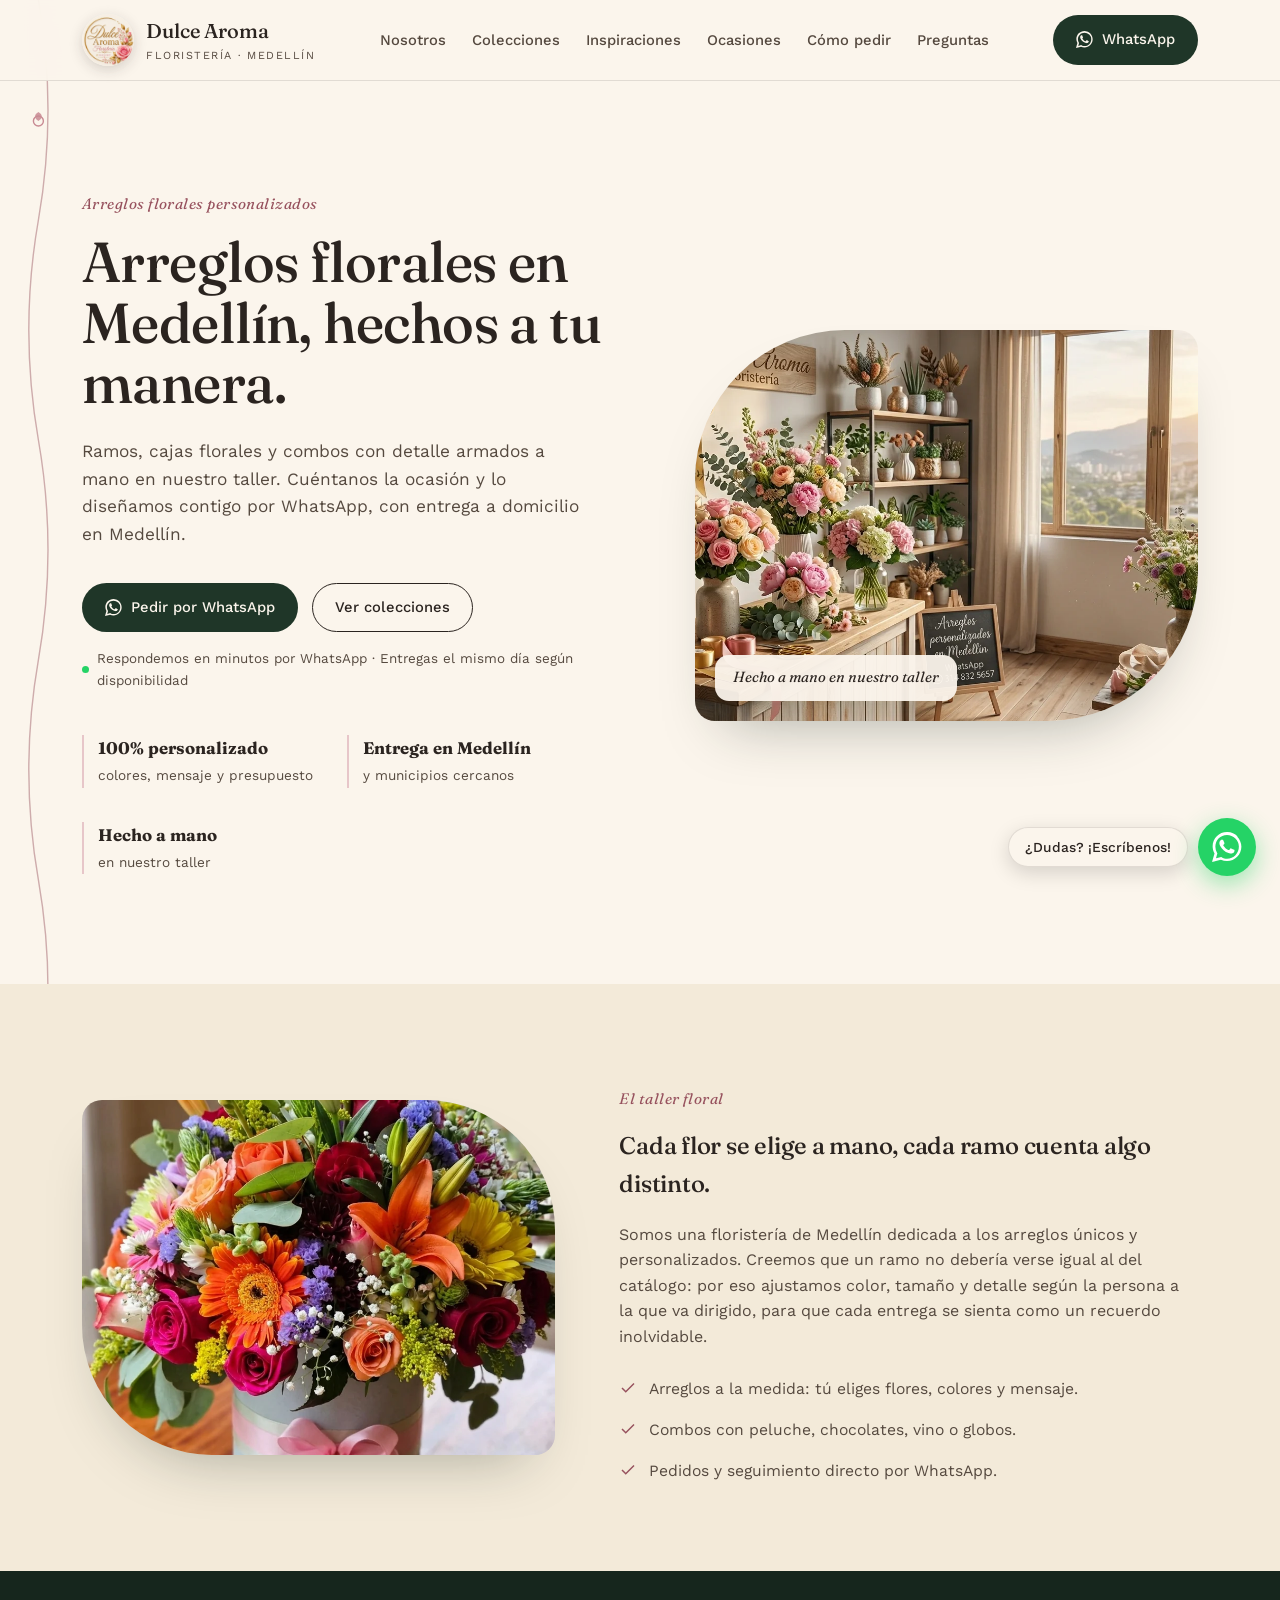
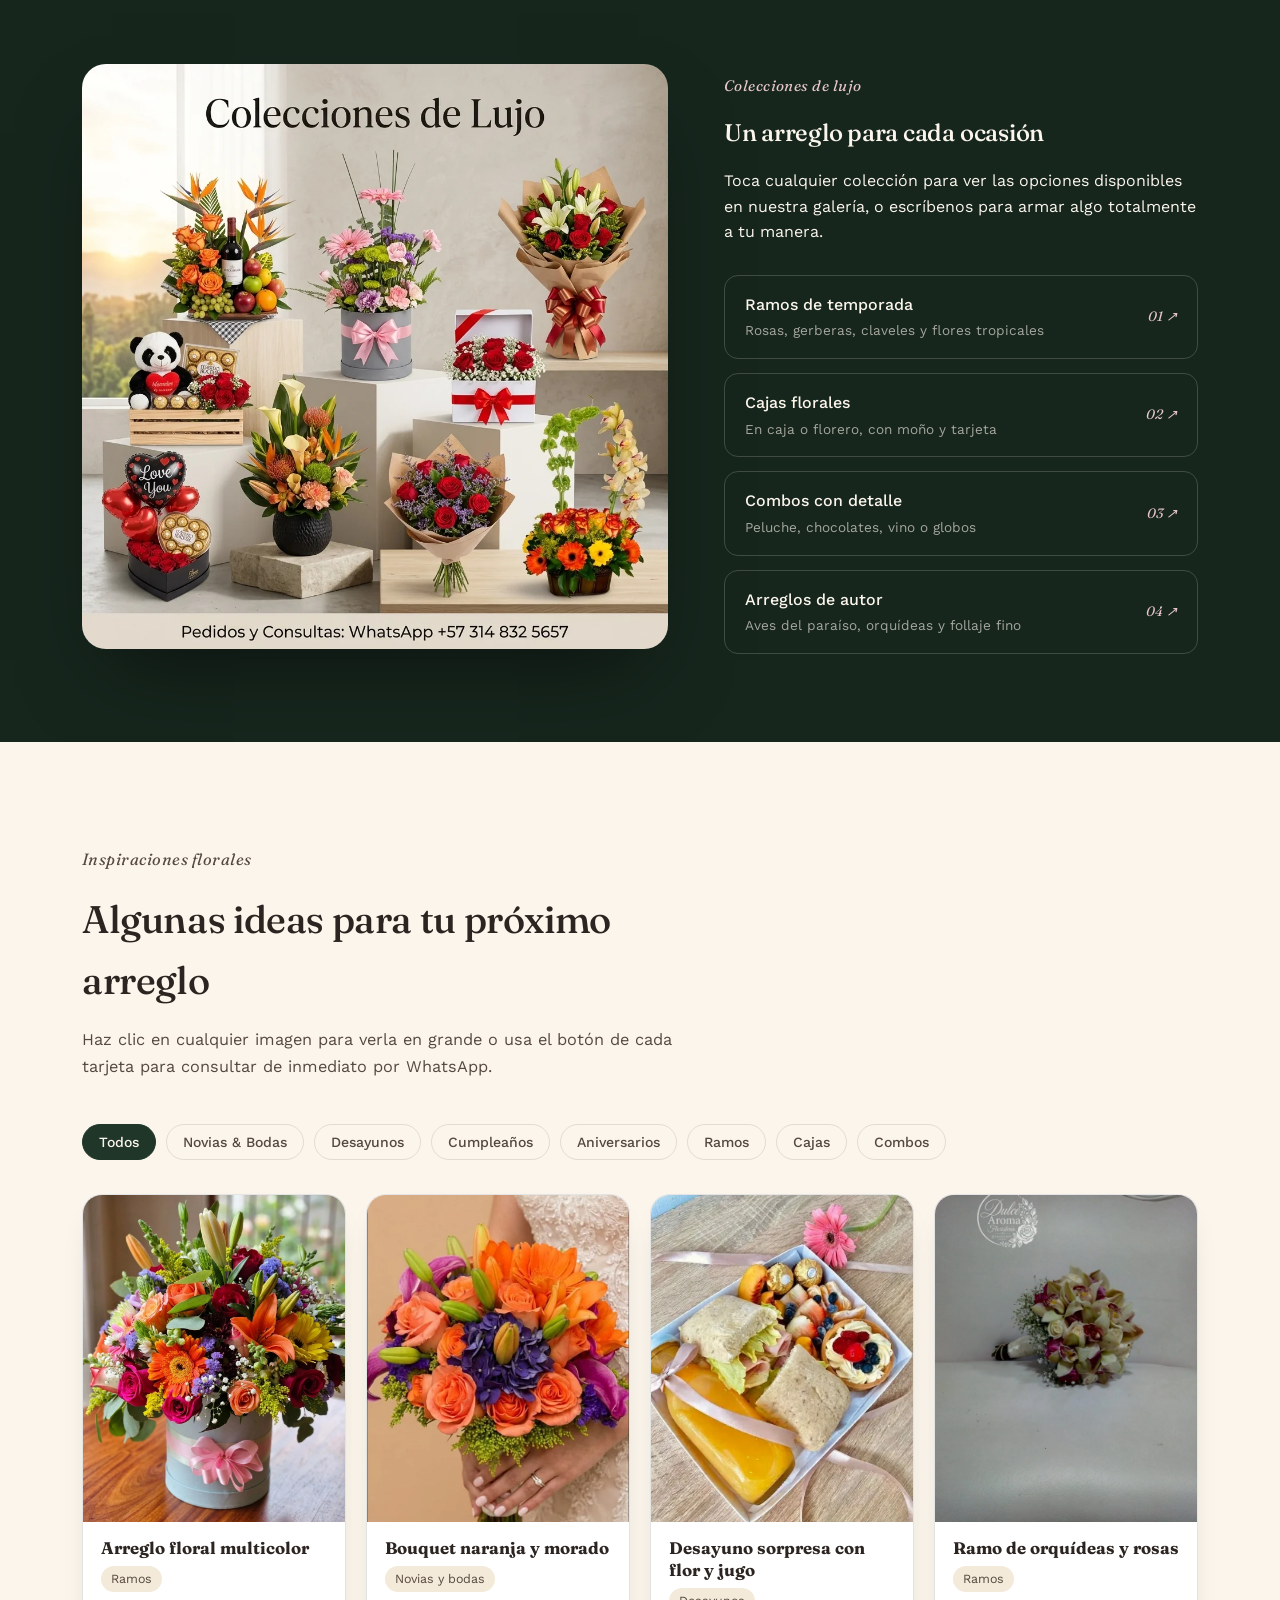
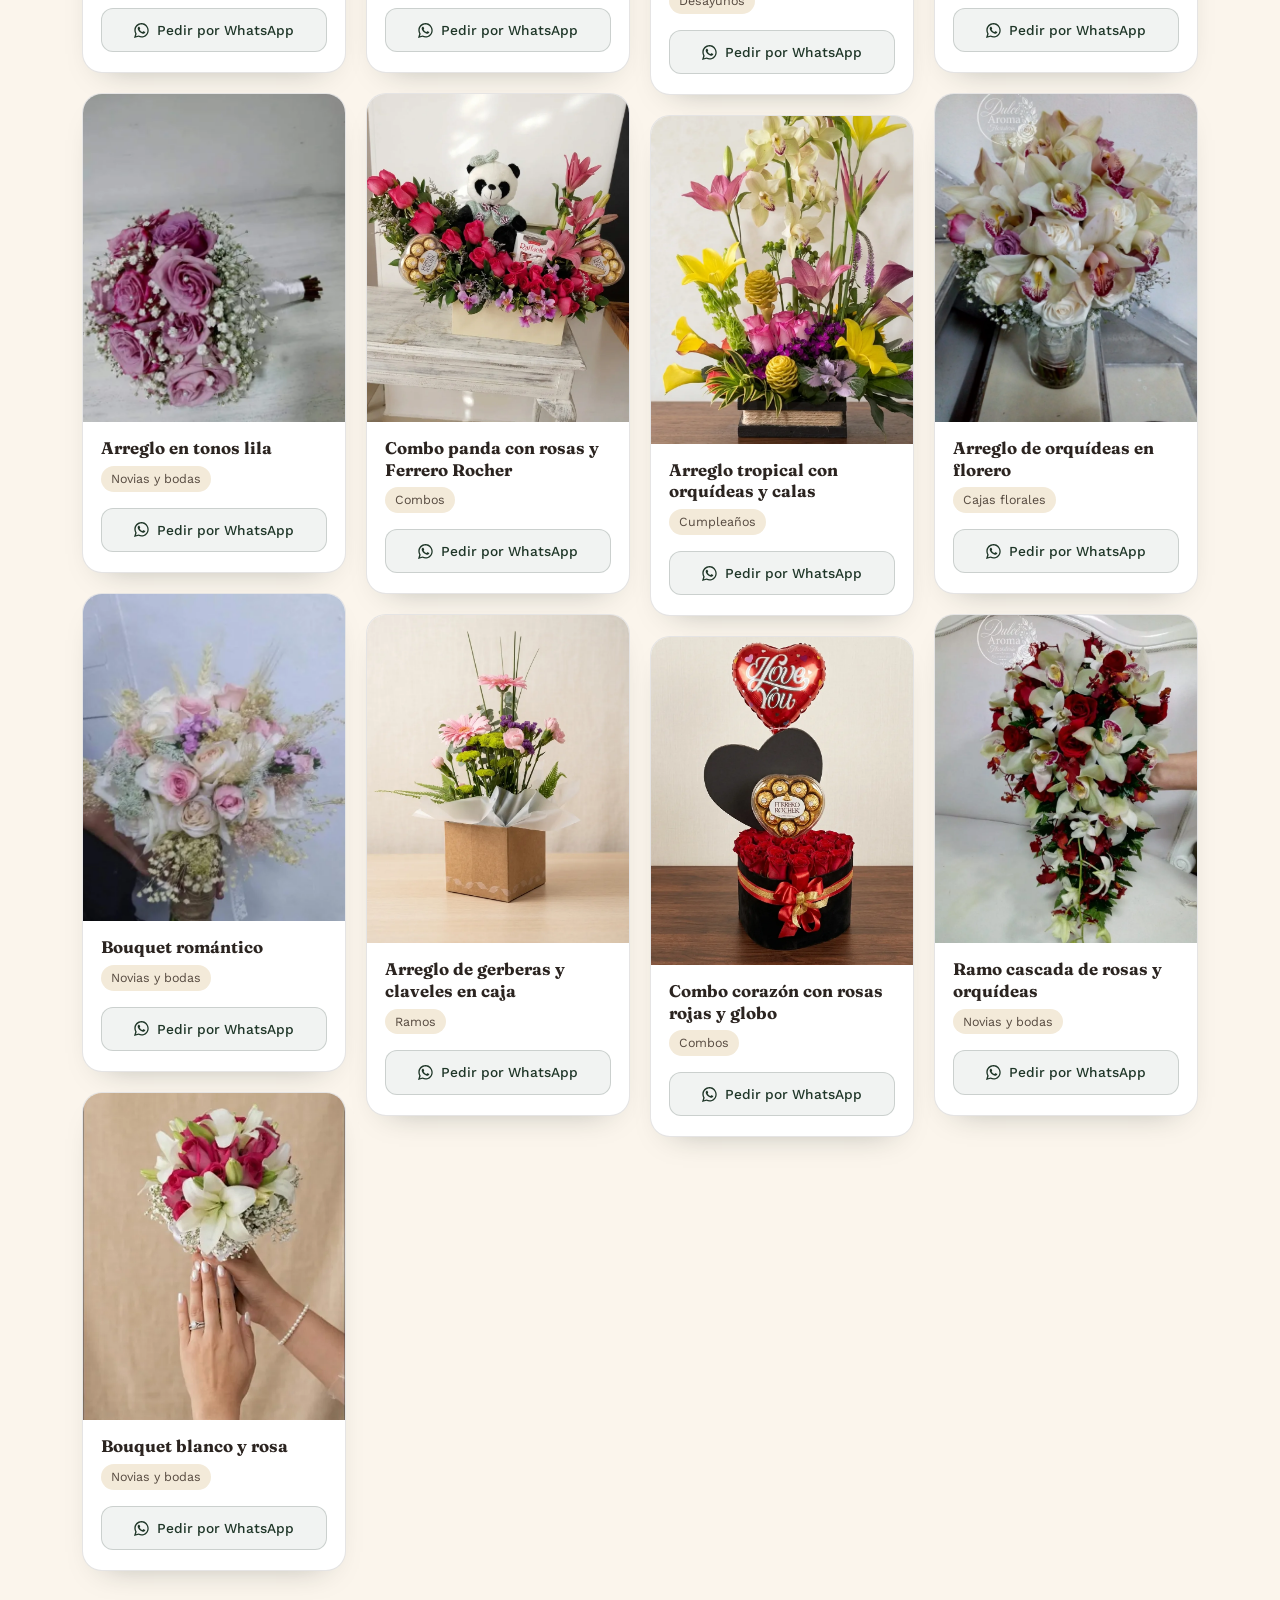
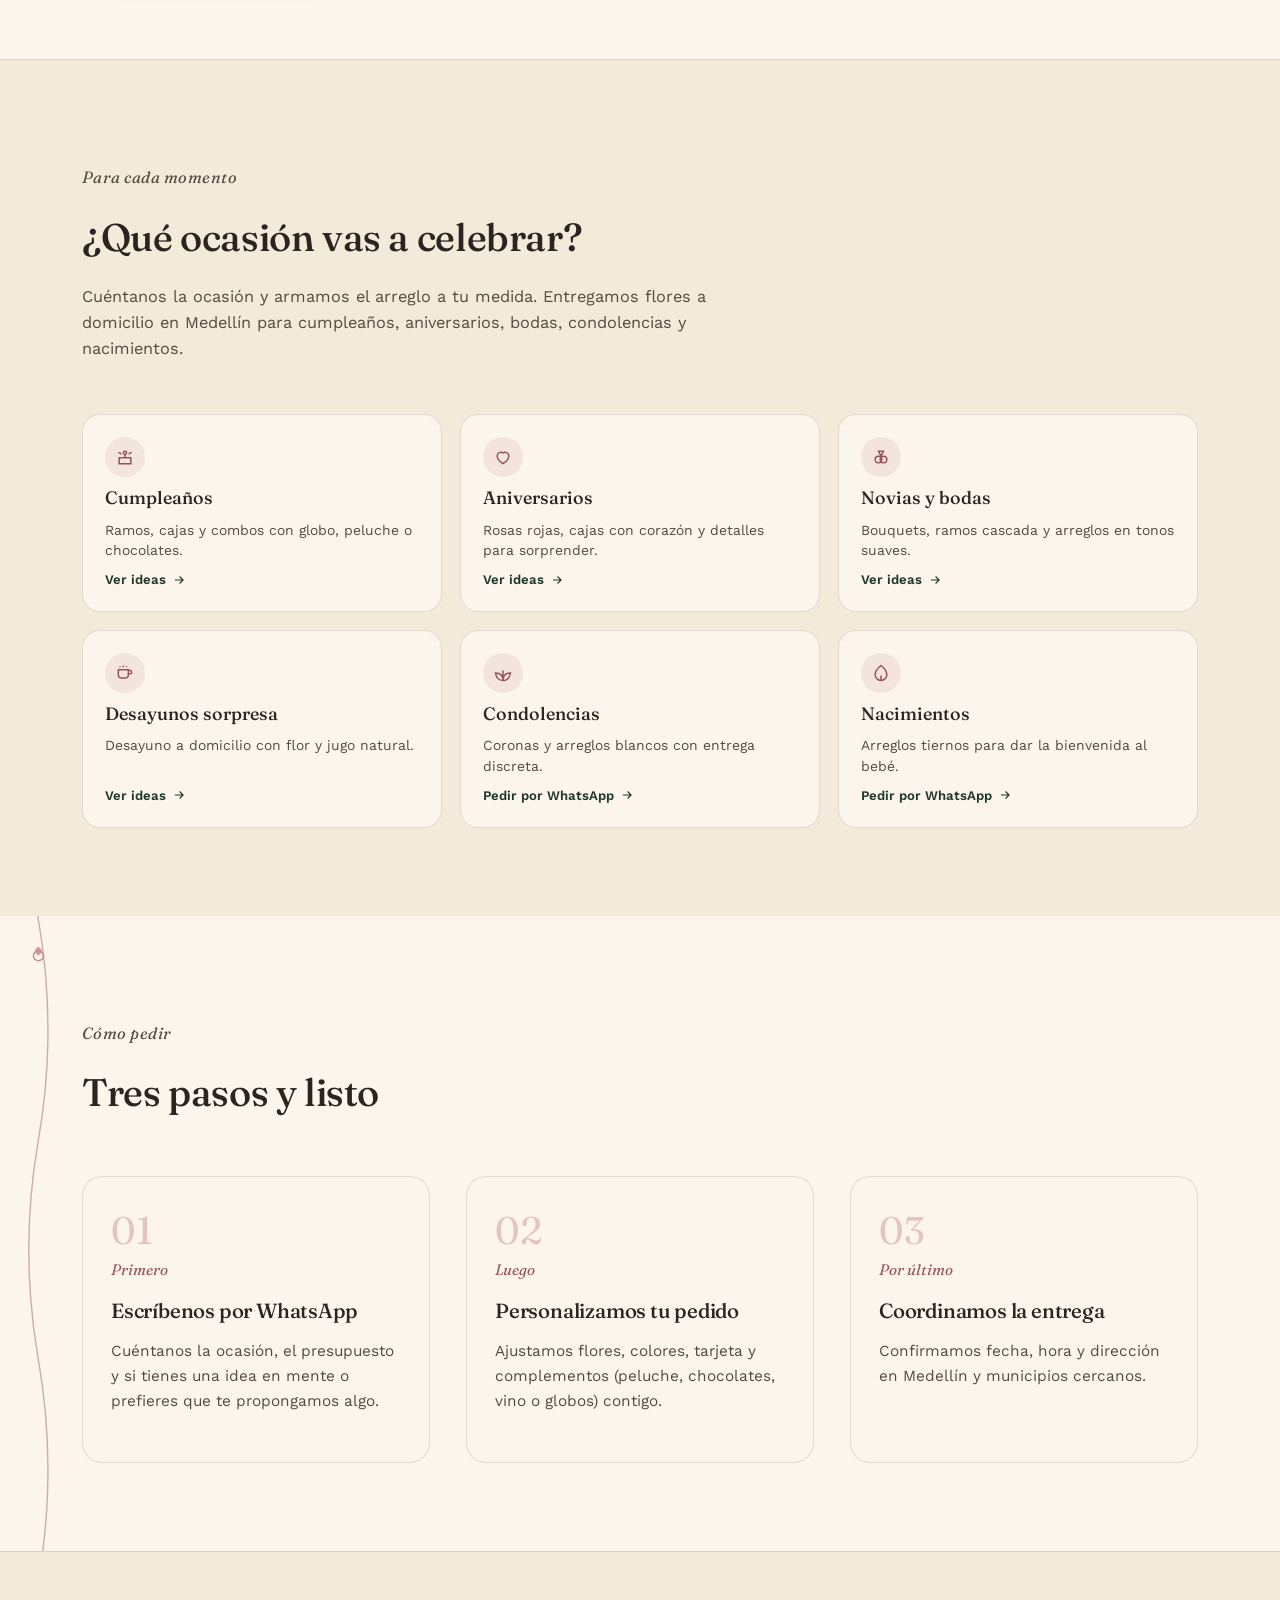
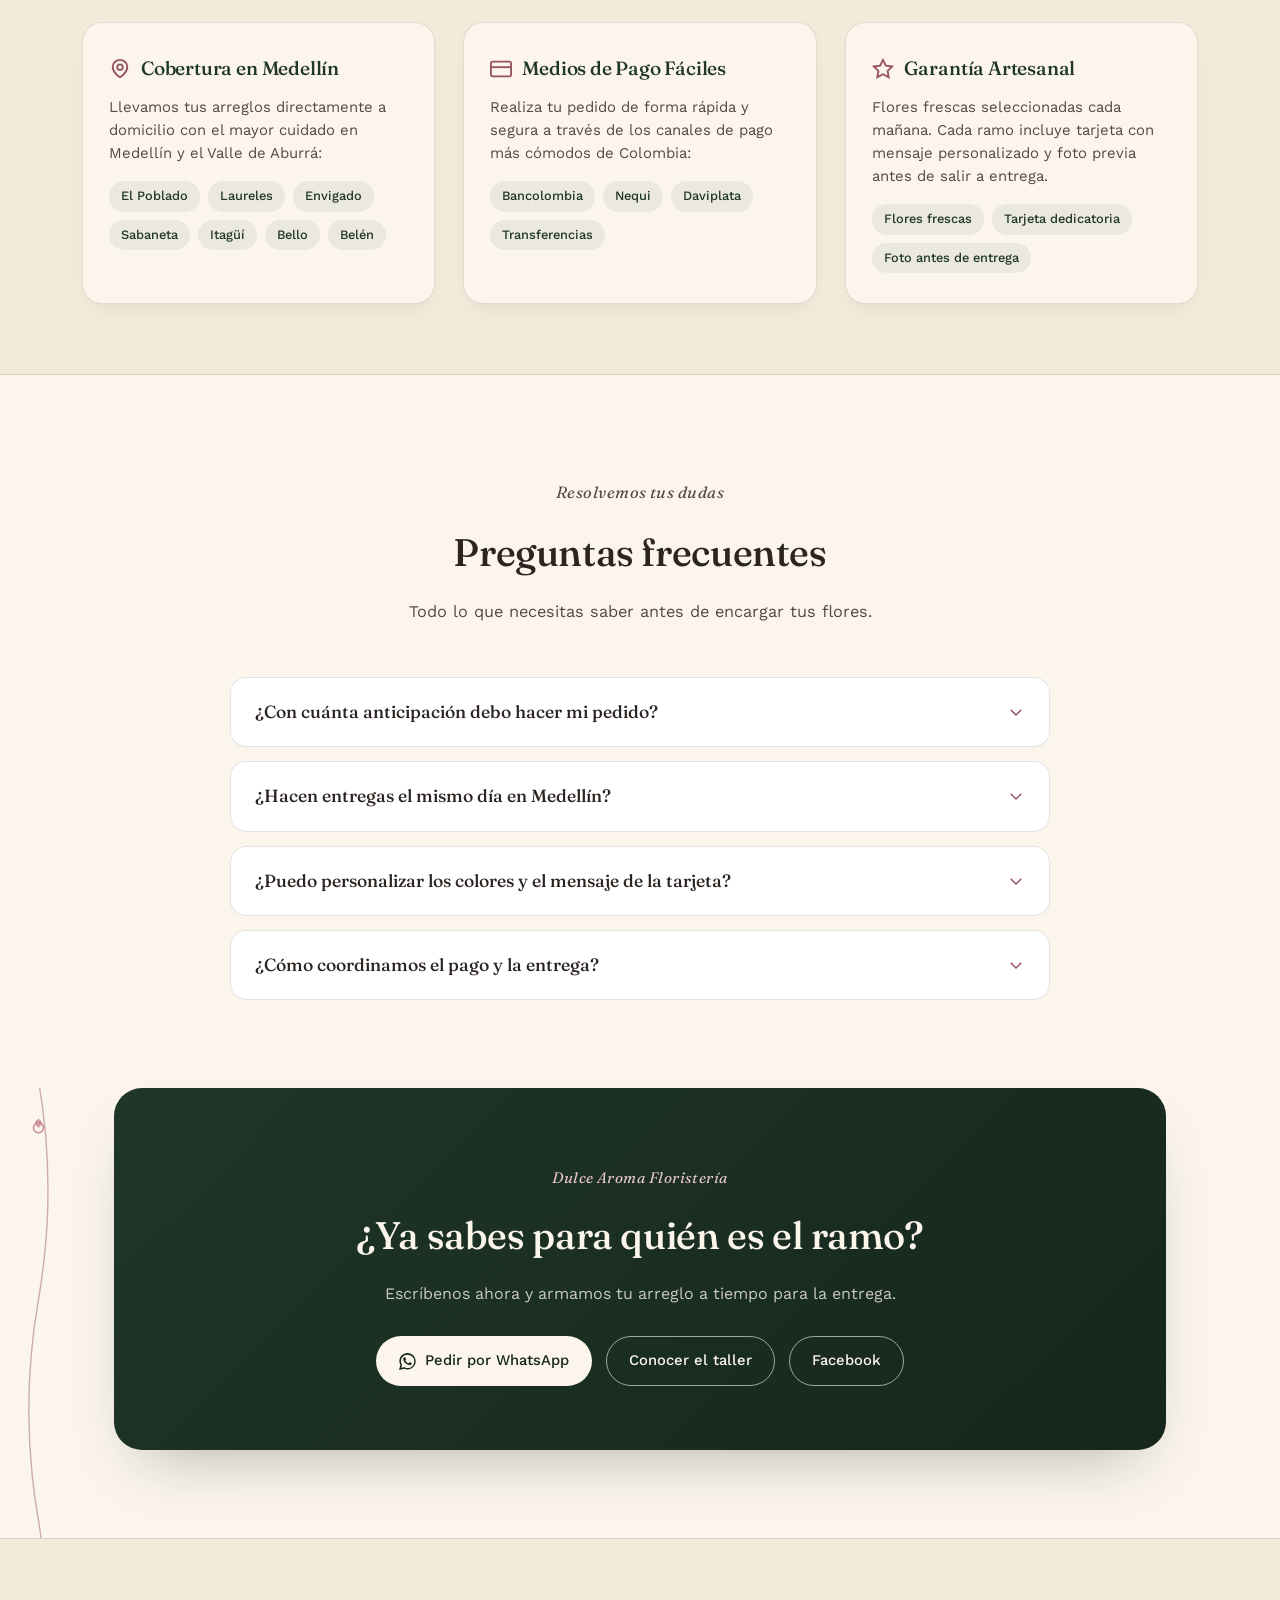
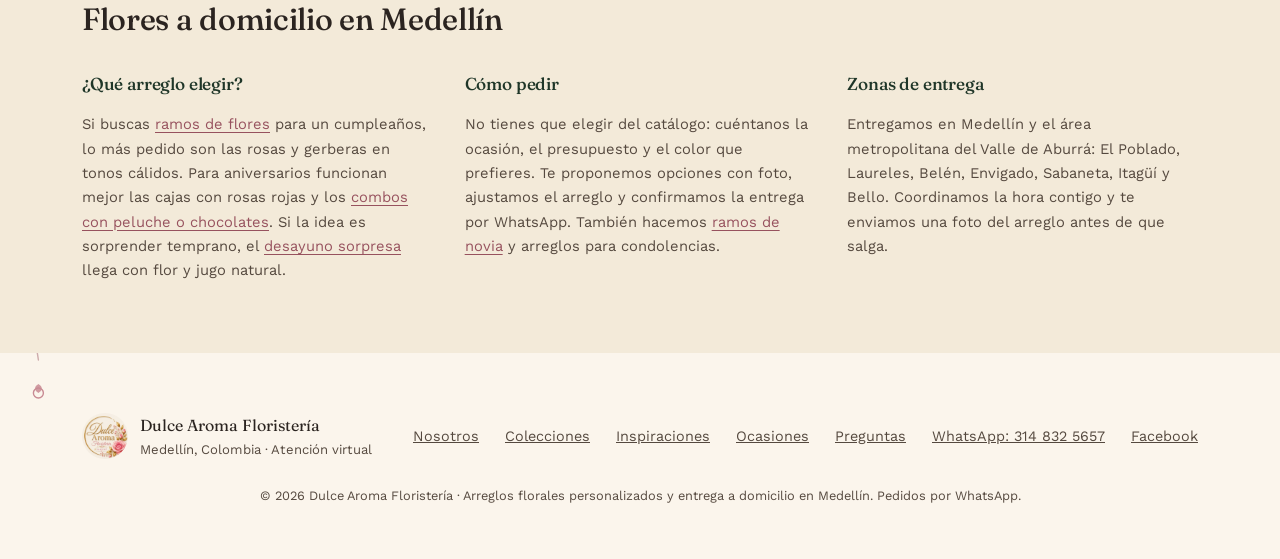
==== commit 41a19ce9: "feat(web): agregar páginas por ocasión y extraer estilos compartidos - Crea 4 páginas SEO (cumpleaño" ====
--- a/index.html
+++ b/index.html
@@ -116,837 +116,8 @@
 <link rel="preconnect" href="https://fonts.gstatic.com" crossorigin>
 <link href="https://fonts.googleapis.com/css2?family=Fraunces:ital,opsz,wght@0,9..144,400..600;1,9..144,400..600&family=Work+Sans:wght@300;400;500;600&display=swap" rel="stylesheet">
 
-<style>
-  :root{
-    --verde-hoja: #1f3628;
-    --verde-profundo: #16261d;
-    --crema: #fbf5ec;
-    --crema-suave: #f3ead9;
-    --rosa-polvo: #97525e;
-    --rosa-suave: #e7c6c9;
-    --dorado: #a6793d;
-    --tinta: #2b2420;
-    --ink-suave: #55493f;
-    --borde: rgba(43,36,32,0.12);
-    --sombra: 0 30px 60px -30px rgba(22,38,29,0.35);
-  }
-  *{box-sizing:border-box;}
-  html{scroll-behavior:smooth;scroll-padding-top:96px;}
-  body{
-    margin:0;
-    background:var(--crema);
-    color:var(--tinta);
-    font-family:'Work Sans', sans-serif;
-    font-weight:400;
-    line-height:1.6;
-  }
-  body.modal-open{overflow:hidden;}
-
-  /* --- foco visible y acceso rápido --- */
-  :focus-visible{
-    outline:2px solid var(--verde-hoja);
-    outline-offset:3px;
-    border-radius:4px;
-  }
-  .skip-link{
-    position:absolute;
-    left:16px;
-    top:-100px;
-    z-index:200;
-    background:var(--verde-hoja);
-    color:var(--crema);
-    padding:12px 20px;
-    border-radius:0 0 12px 12px;
-    text-decoration:none;
-    font-weight:500;
-    transition:top .2s ease;
-  }
-  .skip-link:focus{top:0;}
-  h1,h2,h3,.display{
-    font-family:'Fraunces', serif;
-    font-weight:500;
-    letter-spacing:-0.01em;
-    margin:0;
-  }
-  .eyebrow{
-    font-family:'Fraunces', serif;
-    font-style:italic;
-    font-weight:400;
-    font-size:0.95rem;
-    letter-spacing:0.03em;
-    color:var(--rosa-polvo);
-  }
-  a{color:inherit;}
-  img{max-width:100%;display:block;}
-  .wrap{max-width:1180px;margin:0 auto;padding:0 32px;}
-
-  /* --- vine signature element --- */
-  #vine-svg{
-    position:absolute;
-    top:0; left:0;
-    width:100%;
-    height:100%;
-    pointer-events:none;
-    z-index:0;
-  }
-  #vine-page{position:relative;overflow-x:clip;}
-  #vine-page > *:not(#vine-svg):not(header){position:relative;z-index:1;}
-  .vine-path{
-    fill:none;
-    stroke:var(--rosa-polvo);
-    stroke-width:1.4;
-    stroke-linecap:round;
-    opacity:0.45;
-  }
-  .vine-mark{
-    opacity:0;
-    transform:scale(0.4);
-    transform-box:fill-box;
-    transform-origin:center;
-    transition:opacity 0.8s ease, transform 0.8s cubic-bezier(.2,.9,.3,1.3);
-  }
-  .vine-mark.show{opacity:1;transform:scale(1);}
-
-  /* --- nav --- */
-  header{
-    position:sticky; top:0; z-index:50;
-    background:rgba(251,245,236,0.92);
-    backdrop-filter: blur(12px);
-    border-bottom:1px solid var(--borde);
-  }
-  nav.wrap{
-    display:flex; align-items:center; justify-content:space-between;
-    padding-top:14px; padding-bottom:14px;
-    gap:20px;
-  }
-  .brand{display:flex;align-items:center;gap:12px;text-decoration:none;}
-  .brand img{width:52px;height:52px;border-radius:50%;object-fit:cover;box-shadow:0 4px 14px rgba(43,36,32,0.18);}
-  .brand-name{font-family:'Fraunces',serif;font-size:1.25rem;font-weight:500;}
-  .brand-name span{display:block;font-family:'Work Sans',sans-serif;font-weight:400;font-size:0.68rem;letter-spacing:0.14em;text-transform:uppercase;color:var(--ink-suave);}
-
-  .nav-menu{
-    display:flex;
-    align-items:center;
-    gap:26px;
-    list-style:none;
-    margin:0;
-    padding:0;
-  }
-  .nav-link{
-    text-decoration:none;
-    font-size:0.92rem;
-    font-weight:500;
-    color:var(--ink-suave);
-    transition:color 0.2s ease;
-  }
-  .nav-link:hover{
-    color:var(--verde-hoja);
-  }
-  .nav-toggle{
-    display:none;
-    align-items:center;
-    justify-content:center;
-    width:44px;
-    height:44px;
-    padding:0;
-    border:1px solid var(--borde);
-    border-radius:12px;
-    background:transparent;
-    color:var(--tinta);
-    cursor:pointer;
-  }
-  .nav-toggle svg{width:22px;height:22px;}
-  .nav-toggle .icon-close{display:none;}
-  .nav-toggle[aria-expanded="true"] .icon-open{display:none;}
-  .nav-toggle[aria-expanded="true"] .icon-close{display:block;}
-  .nav-actions{display:flex;align-items:center;gap:10px;}
-
-  @media (max-width: 900px){
-    .nav-toggle{display:inline-flex;}
-    .nav-menu{
-      display:none;
-      position:absolute;
-      top:100%;
-      left:0;
-      right:0;
-      flex-direction:column;
-      align-items:stretch;
-      gap:0;
-      background:var(--crema);
-      border-bottom:1px solid var(--borde);
-      padding:6px 20px 14px;
-      box-shadow:0 24px 34px -26px rgba(22,38,29,0.55);
-    }
-    .nav-menu.open{display:flex;}
-    .nav-menu li{border-top:1px solid var(--borde);}
-    .nav-menu li:first-child{border-top:none;}
-    .nav-link{display:block;padding:14px 2px;font-size:1rem;}
-  }
-  @media (max-width: 620px){
-    .btn.btn-header{display:none;}
-  }
-
-  .btn{
-    display:inline-flex; align-items:center; gap:9px;
-    padding:12px 22px;
-    border-radius:999px;
-    font-family:'Work Sans',sans-serif;
-    font-weight:500;
-    font-size:0.92rem;
-    text-decoration:none;
-    border:1px solid transparent;
-    cursor:pointer;
-    transition:transform 0.25s ease, box-shadow 0.25s ease, background 0.25s ease;
-  }
-  .btn-primary{background:var(--verde-hoja);color:var(--crema);}
-  .btn-primary:hover{transform:translateY(-2px);box-shadow:0 14px 26px -12px rgba(31,54,40,0.55);}
-  .btn-ghost{border-color:var(--tinta); background:transparent;}
-  .btn-ghost:hover{background:var(--tinta);color:var(--crema);}
-  .btn svg{width:17px;height:17px;flex-shrink:0;}
-
-  /* --- hero --- */
-  .hero{
-    position:relative;
-    padding:96px 0 110px;
-    overflow:hidden;
-  }
-  .hero .wrap{
-    display:grid;
-    grid-template-columns:1.05fr 0.95fr;
-    gap:56px;
-    align-items:center;
-    position:relative;
-    z-index:1;
-  }
-  .hero h1{
-    font-size:clamp(2.5rem, 4.4vw, 3.7rem);
-    line-height:1.08;
-    margin-top:14px;
-  }
-  .hero h1 em{
-    font-style:italic;
-    color:var(--rosa-polvo);
-  }
-  .hero p.lead{
-    margin-top:24px;
-    font-size:1.08rem;
-    color:var(--ink-suave);
-    max-width:46ch;
-  }
-  .hero-ctas{display:flex;gap:14px;margin-top:34px;flex-wrap:wrap;}
-  .hero-note{
-    margin-top:16px;
-    font-size:0.84rem;
-    color:var(--ink-suave);
-    display:flex;
-    align-items:center;
-    gap:8px;
-  }
-  .hero-note::before{
-    content:"";
-    width:7px;height:7px;border-radius:50%;
-    background:#25d366;
-    flex-shrink:0;
-  }
-  .hero-figure{
-    position:relative;
-    border-radius:150px 20px 150px 20px;
-    overflow:hidden;
-    box-shadow:var(--sombra);
-    aspect-ratio:4/3.1;
-  }
-  .hero-figure img{width:100%;height:100%;object-fit:cover;}
-  .hero-figure .tag{
-    position:absolute; left:20px; bottom:20px;
-    max-width:calc(100% - 40px);
-    background:rgba(251,245,236,0.94);
-    padding:11px 18px;
-    border-radius:14px;
-    font-family:'Fraunces',serif;
-    font-style:italic;
-    font-size:0.92rem;
-    box-shadow:0 10px 24px rgba(22,38,29,0.2);
-  }
-  .stat-row{
-    display:flex; gap:34px; margin-top:44px; flex-wrap:wrap;
-  }
-  .stat-row div{border-left:2px solid var(--rosa-suave);padding-left:14px;}
-  .stat-row strong{display:block;font-family:'Fraunces',serif;font-size:1.05rem;}
-  .stat-row span{font-size:0.85rem;color:var(--ink-suave);}
-
-  /* --- section basics --- */
-  section{position:relative;padding:88px 0;}
-  .section-head{max-width:640px;margin-bottom:52px;}
-  .section-head h2{font-size:clamp(1.9rem,3vw,2.5rem);margin-top:10px;}
-  .section-head p{color:var(--ink-suave);margin-top:16px;font-size:1.02rem;}
-
-  /* --- about / historia --- */
-  .about{background:var(--crema-suave);}
-  .about .wrap{display:grid;grid-template-columns:0.9fr 1.1fr;gap:64px;align-items:center;}
-  .about-figure{border-radius:20px 130px 20px 130px;overflow:hidden;box-shadow:var(--sombra);background:#e8dfd2;}
-  .about-figure img{width:100%;height:auto;aspect-ratio:4/3;object-fit:cover;object-position:52% center;}
-  .about ul{list-style:none;margin:26px 0 0;padding:0;display:grid;gap:16px;}
-  .about li{display:flex;gap:12px;align-items:flex-start;font-size:0.98rem;color:var(--ink-suave);}
-  .about li svg{flex-shrink:0;margin-top:3px;width:18px;height:18px;color:var(--rosa-polvo);}
-
-  /* --- catálogo (dark) --- */
-  .catalogo{background:var(--verde-profundo);color:var(--crema);}
-  .catalogo .eyebrow{color:var(--rosa-suave);}
-  .catalogo .section-head p{color:rgba(251,245,236,0.72);}
-  .catalogo .wrap{display:grid;grid-template-columns:1.05fr 0.85fr;gap:56px;align-items:center;}
-  .catalogo-figure{border-radius:24px;overflow:hidden;box-shadow:0 40px 80px -30px rgba(0,0,0,0.55);background:#2a3a30;}
-  .catalogo-figure img{width:100%;height:auto;aspect-ratio:1/1;object-fit:cover;object-position:center;}
-  .chip-list{display:grid;gap:14px;}
-  .chip{
-    display:flex;justify-content:space-between;align-items:center;
-    gap:16px;
-    width:100%;
-    padding:16px 20px;
-    border:1px solid rgba(251,245,236,0.18);
-    border-radius:14px;
-    background:transparent;
-    color:inherit;
-    font:inherit;
-    text-align:left;
-    cursor:pointer;
-    transition:background 0.25s ease, border-color 0.25s ease, transform 0.2s ease;
-  }
-  .chip:focus-visible{outline-color:var(--crema);outline-offset:2px;}
-  .chip:hover{
-    background:rgba(251,245,236,0.08);
-    border-color:rgba(251,245,236,0.45);
-    transform:translateX(5px);
-  }
-  .chip .n{font-family:'Fraunces',serif;font-style:italic;color:var(--rosa-suave);font-size:0.85rem;flex-shrink:0;}
-  .chip .t{display:block;font-weight:500;}
-  .chip .d{display:block;font-size:0.85rem;color:rgba(251,245,236,0.62);margin-top:3px;}
-
-  /* --- galeria de trabajos / inspiraciones --- */
-  .galeria{background:var(--crema);}
-  .galeria-head{
-    display:flex;
-    justify-content:space-between;
-    align-items:flex-end;
-    gap:28px;
-    margin-bottom:34px;
-    flex-wrap:wrap;
-  }
-  .galeria-head .section-head{margin-bottom:0;}
-  .galeria-filtros{
-    display:flex;
-    gap:10px;
-    flex-wrap:wrap;
-  }
-  .galeria-filtro{
-    border:1px solid var(--borde);
-    background:transparent;
-    color:var(--ink-suave);
-    padding:9px 16px;
-    border-radius:999px;
-    cursor:pointer;
-    font:500 0.88rem 'Work Sans',sans-serif;
-    transition:all .2s ease;
-  }
-  .galeria-filtro:hover,
-  .galeria-filtro.active{
-    background:var(--verde-hoja);
-    color:var(--crema);
-    border-color:var(--verde-hoja);
-  }
-  .galeria-grid{
-    column-count:4;
-    column-gap:20px;
-  }
-  .galeria-card{
-    margin:0 0 20px;
-    break-inside:avoid;
-    -webkit-column-break-inside:avoid;
-    border-radius:20px;
-    overflow:hidden;
-    background:#fff;
-    border:1px solid var(--borde);
-    box-shadow:0 14px 32px -22px rgba(22,38,29,.38);
-    display:flex;
-    flex-direction:column;
-    transition:transform .25s ease, box-shadow .25s ease;
-  }
-  .galeria-card:hover{
-    transform:translateY(-4px);
-    box-shadow:0 22px 42px -20px rgba(22,38,29,.45);
-  }
-  .galeria-img-wrap{
-    position:relative;
-    display:block;
-    width:100%;
-    padding:0;
-    border:0;
-    font:inherit;
-    color:inherit;
-    cursor:pointer;
-    overflow:hidden;
-    background:#f3ead9;
-  }
-  .galeria-img-wrap:focus-visible{outline-offset:-4px;}
-  .galeria-img-wrap img{
-    width:100%;
-    height:auto;
-    aspect-ratio:4/5;
-    object-fit:cover;
-    transition:transform .35s ease;
-  }
-  .galeria-img-wrap:hover img{transform:scale(1.04);}
-  .galeria-zoom-badge{
-    position:absolute;
-    top:12px;
-    right:12px;
-    background:rgba(251,245,236,0.92);
-    border-radius:50%;
-    width:34px;
-    height:34px;
-    display:flex;
-    align-items:center;
-    justify-content:center;
-    color:var(--verde-hoja);
-    opacity:0;
-    transform:scale(0.8);
-    transition:all .2s ease;
-    box-shadow:0 4px 10px rgba(0,0,0,0.2);
-  }
-  .galeria-img-wrap:hover .galeria-zoom-badge{
-    opacity:1;
-    transform:scale(1);
-  }
-  .galeria-card figcaption{
-    padding:16px 18px 20px;
-    display:flex;
-    flex-direction:column;
-    flex-grow:1;
-    justify-content:space-between;
-  }
-  .galeria-card strong{
-    display:block;
-    font-family:'Fraunces',serif;
-    font-size:1.05rem;
-    line-height:1.3;
-  }
-  .galeria-card .cat-badge{
-    display:inline-block;
-    margin-top:6px;
-    font-size:.78rem;
-    color:var(--ink-suave);
-    background:var(--crema-suave);
-    padding:3px 10px;
-    border-radius:999px;
-    width:fit-content;
-  }
-  .galeria-card .card-cta{
-    margin-top:16px;
-    display:inline-flex;
-    align-items:center;
-    justify-content:center;
-    gap:8px;
-    width:100%;
-    padding:10px 14px;
-    background:rgba(31,54,40,0.06);
-    color:var(--verde-hoja);
-    border:1px solid rgba(31,54,40,0.18);
-    border-radius:12px;
-    font-size:0.86rem;
-    font-weight:500;
-    text-decoration:none;
-    transition:all .2s ease;
-  }
-  .galeria-card .card-cta:hover{
-    background:var(--verde-hoja);
-    color:var(--crema);
-    border-color:var(--verde-hoja);
-  }
-  .galeria-card .card-cta svg{
-    width:15px;
-    height:15px;
-  }
-  .galeria-empty{
-    display:none;
-    padding:30px 0;
-    color:var(--ink-suave);
-  }
-
-  /* --- Lightbox Modal --- */
-  .lightbox-modal{
-    position:fixed;
-    top:0; left:0; width:100%; height:100%;
-    background:rgba(22,38,29,0.85);
-    backdrop-filter:blur(8px);
-    z-index:999;
-    display:none;
-    align-items:center;
-    justify-content:center;
-    padding:20px;
-    opacity:0;
-    transition:opacity 0.25s ease;
-  }
-  .lightbox-modal.active{
-    display:flex;
-    opacity:1;
-  }
-  .lightbox-content{
-    position:relative;
-    max-width:520px;
-    width:100%;
-    background:var(--crema);
-    border-radius:24px;
-    overflow:hidden;
-    box-shadow:0 30px 60px rgba(0,0,0,0.45);
-    animation:lightboxIn .25s ease;
-  }
-  @keyframes lightboxIn{
-    from{transform:scale(0.95);opacity:0;}
-    to{transform:scale(1);opacity:1;}
-  }
-  .lightbox-img-wrap{
-    width:100%;
-    max-height:60vh;
-    overflow:hidden;
-    background:#16261d;
-  }
-  .lightbox-img-wrap img{
-    width:100%;
-    max-height:60vh;
-    object-fit:contain;
-    display:block;
-    margin:0 auto;
-  }
-  .lightbox-body{
-    padding:20px 24px;
-    display:flex;
-    align-items:center;
-    justify-content:space-between;
-    gap:16px;
-    flex-wrap:wrap;
-  }
-  .lightbox-title{
-    font-family:'Fraunces',serif;
-    font-size:1.15rem;
-    font-weight:500;
-  }
-  .lightbox-close{
-    position:absolute;
-    top:14px; right:14px;
-    width:36px; height:36px;
-    border-radius:50%;
-    background:rgba(251,245,236,0.92);
-    border:none;
-    cursor:pointer;
-    display:flex;
-    align-items:center;
-    justify-content:center;
-    font-size:1.3rem;
-    color:var(--tinta);
-    box-shadow:0 4px 12px rgba(0,0,0,0.25);
-    z-index:2;
-  }
-
-  /* --- ocasiones --- */
-  .ocasiones{background:var(--crema-suave);border-top:1px solid var(--borde);}
-  .ocasiones-track{
-    display:grid;
-    grid-template-columns:repeat(3,1fr);
-    gap:18px;
-  }
-  .ocasion{
-    flex:0 0 250px;
-    scroll-snap-align:start;
-    display:flex;
-    flex-direction:column;
-    gap:10px;
-    background:var(--crema);
-    border:1px solid var(--borde);
-    border-radius:18px;
-    padding:22px;
-    text-decoration:none;
-    color:var(--tinta);
-    transition:transform .22s ease, box-shadow .22s ease, border-color .22s ease;
-  }
-  .ocasion:hover{
-    transform:translateY(-4px);
-    border-color:rgba(200,138,147,0.55);
-    box-shadow:0 18px 34px -22px rgba(22,38,29,.45);
-  }
-  .ocasion .oc-icon{
-    width:40px;height:40px;border-radius:50%;
-    display:flex;align-items:center;justify-content:center;
-    background:rgba(200,138,147,0.16);
-    color:var(--rosa-polvo);
-  }
-  .ocasion .oc-icon svg{width:20px;height:20px;}
-  .ocasion strong{font-family:'Fraunces',serif;font-size:1.12rem;font-weight:500;line-height:1.25;}
-  .ocasion span{font-size:0.87rem;color:var(--ink-suave);line-height:1.45;}
-  .ocasion .oc-go{
-    margin-top:auto;
-    font-size:0.82rem;
-    font-weight:600;
-    color:var(--verde-hoja);
-    display:inline-flex;
-    align-items:center;
-    gap:6px;
-  }
-  .ocasion .oc-go svg{width:14px;height:14px;}
-
-  /* --- animaciones de aparición --- */
-  .js .reveal{
-    opacity:0;
-    transform:translateY(16px);
-    transition:opacity .65s ease, transform .65s cubic-bezier(.2,.7,.3,1);
-  }
-  .js .reveal.is-visible{opacity:1;transform:none;}
-
-  /* --- pasos --- */
-  .pasos .wrap{display:grid;grid-template-columns:repeat(3,1fr);gap:36px;}
-  .paso{
-    background:var(--crema);
-    border:1px solid var(--borde);
-    border-radius:20px;
-    padding:34px 28px;
-    position:relative;
-  }
-  .paso .num{
-    display:block;
-    font-family:'Fraunces',serif;
-    font-size:2.4rem;
-    line-height:1;
-    color:rgba(200,138,147,0.45);
-    margin-bottom:8px;
-  }
-  .paso .marca{
-    font-family:'Fraunces',serif;font-style:italic;color:var(--rosa-polvo);font-size:0.95rem;
-  }
-  .paso h3{margin-top:12px;font-size:1.28rem;}
-  .paso p{margin-top:12px;color:var(--ink-suave);font-size:0.96rem;}
-
-  /* --- confianza local y medios de pago --- */
-  .confianza{
-    background:var(--crema-suave);
-    border-top:1px solid var(--borde);
-    border-bottom:1px solid var(--borde);
-    padding:70px 0;
-  }
-  .confianza-grid{
-    display:grid;
-    grid-template-columns:repeat(3,1fr);
-    gap:28px;
-  }
-  .confianza-box{
-    background:var(--crema);
-    border:1px solid var(--borde);
-    border-radius:20px;
-    padding:30px 26px;
-    box-shadow:0 10px 24px -12px rgba(22,38,29,0.12);
-  }
-  .confianza-box h3{
-    font-size:1.2rem;
-    display:flex;
-    align-items:center;
-    gap:10px;
-    color:var(--verde-hoja);
-  }
-  .confianza-box h3 svg{width:22px;height:22px;flex-shrink:0;color:var(--rosa-polvo);}
-  .confianza-box p{
-    margin-top:12px;
-    font-size:0.93rem;
-    color:var(--ink-suave);
-    line-height:1.55;
-  }
-  .confianza-tags{
-    display:flex;
-    flex-wrap:wrap;
-    gap:8px;
-    margin-top:16px;
-  }
-  .confianza-tag{
-    font-size:0.8rem;
-    font-weight:500;
-    background:rgba(31,54,40,0.07);
-    color:var(--verde-hoja);
-    padding:5px 12px;
-    border-radius:999px;
-  }
-
-  /* --- Preguntas Frecuentes (FAQ Acordeón) --- */
-  .faq{background:var(--crema);}
-  .faq-list{
-    display:grid;
-    gap:14px;
-    max-width:820px;
-    margin:0 auto;
-  }
-  .faq-item{
-    background:#fff;
-    border:1px solid var(--borde);
-    border-radius:16px;
-    overflow:hidden;
-    transition:border-color 0.2s ease, box-shadow 0.2s ease;
-  }
-  .faq-item[open]{
-    border-color:rgba(31,54,40,0.3);
-    box-shadow:0 8px 24px -12px rgba(22,38,29,0.15);
-  }
-  .faq-summary{
-    padding:20px 24px;
-    font-family:'Fraunces',serif;
-    font-size:1.1rem;
-    font-weight:500;
-    cursor:pointer;
-    list-style:none;
-    display:flex;
-    justify-content:space-between;
-    align-items:center;
-    user-select:none;
-  }
-  .faq-summary::-webkit-details-marker{display:none;}
-  .faq-summary svg{
-    width:18px; height:18px;
-    transition:transform 0.25s ease;
-    color:var(--rosa-polvo);
-    flex-shrink:0;
-  }
-  .faq-item[open] .faq-summary svg{
-    transform:rotate(180deg);
-  }
-  .faq-content{
-    padding:0 24px 22px;
-    color:var(--ink-suave);
-    font-size:0.95rem;
-    line-height:1.65;
-  }
-
-  /* --- cta final --- */
-  .cta-final{
-    background:linear-gradient(135deg, var(--verde-hoja), var(--verde-profundo));
-    color:var(--crema);
-    border-radius:28px;
-    margin:0 32px;
-    padding:64px 48px;
-    text-align:center;
-    box-shadow:var(--sombra);
-  }
-  .cta-final h2{font-size:clamp(1.8rem,3vw,2.4rem);}
-  .cta-final p{margin-top:14px;color:rgba(251,245,236,0.78);max-width:52ch;margin-left:auto;margin-right:auto;}
-  .cta-final .hero-ctas{justify-content:center;margin-top:30px;}
-  .cta-final .btn-ghost{border-color:rgba(251,245,236,0.6);color:var(--crema);}
-  .cta-final .btn-ghost:hover{background:var(--crema);color:var(--verde-profundo);}
-  .cta-final .btn-primary{background:var(--crema);color:var(--verde-profundo);}
-  .cta-final .btn-primary:hover{box-shadow:0 14px 26px -12px rgba(0,0,0,0.4);}
-
-  /* --- Botón Flotante de WhatsApp --- */
-  .whatsapp-float{
-    position:fixed;
-    bottom:24px;
-    right:24px;
-    z-index:90;
-    display:flex;
-    align-items:center;
-    gap:10px;
-    text-decoration:none;
-  }
-  .whatsapp-float-btn{
-    width:58px;
-    height:58px;
-    border-radius:50%;
-    background:#25d366;
-    color:#fff;
-    display:flex;
-    align-items:center;
-    justify-content:center;
-    box-shadow:0 8px 24px rgba(37,211,102,0.45);
-    transition:transform 0.25s ease, box-shadow 0.25s ease;
-  }
-  .whatsapp-float:hover .whatsapp-float-btn{
-    transform:scale(1.08);
-    box-shadow:0 12px 30px rgba(37,211,102,0.6);
-  }
-  .whatsapp-float-btn svg{
-    width:30px;
-    height:30px;
-    fill:currentColor;
-  }
-  .whatsapp-tooltip{
-    background:var(--crema);
-    color:var(--tinta);
-    padding:8px 16px;
-    border-radius:999px;
-    font-size:0.86rem;
-    font-weight:500;
-    box-shadow:0 6px 20px rgba(0,0,0,0.15);
-    border:1px solid var(--borde);
-    white-space:nowrap;
-    animation:pulseSoft 3s infinite ease-in-out;
-  }
-  @keyframes pulseSoft{
-    0%, 100%{transform:scale(1);}
-    50%{transform:scale(1.03);}
-  }
-  @media (max-width: 600px){
-    .whatsapp-tooltip{display:none;}
-    .whatsapp-float{bottom:18px;right:18px;}
-  }
-
-  /* --- bloque de contenido (SEO local) --- */
-  .seo-texto{background:var(--crema-suave);border-top:1px solid var(--borde);padding:56px 0;}
-  .seo-texto h2{font-size:clamp(1.5rem,2.4vw,2rem);margin-bottom:26px;}
-  .seo-cols{display:grid;grid-template-columns:repeat(3,1fr);gap:32px;}
-  .seo-cols h3{font-family:'Fraunces',serif;font-size:1.08rem;font-weight:500;margin-bottom:10px;color:var(--verde-hoja);}
-  .seo-cols p{font-size:0.92rem;line-height:1.65;color:var(--ink-suave);}
-  .seo-cols a{color:var(--rosa-polvo);text-decoration:underline;text-underline-offset:3px;}
-  .seo-cols a:hover{color:var(--verde-hoja);}
-  @media (max-width: 860px){
-    .seo-cols{grid-template-columns:1fr;gap:22px;}
-  }
-
-  footer{padding:60px 0 40px;}
-  footer .wrap{display:flex;justify-content:space-between;align-items:center;flex-wrap:wrap;gap:24px;}
-  .foot-brand{display:flex;align-items:center;gap:12px;}
-  .foot-brand img{width:46px;height:46px;border-radius:50%;object-fit:cover;}
-  footer nav{display:flex;gap:26px;font-size:0.9rem;color:var(--ink-suave);flex-wrap:wrap;}
-  .copy{font-size:0.8rem;color:var(--ink-suave);opacity:0.75;margin-top:26px;text-align:center;}
-
-  @media (max-width: 1000px){
-    .galeria-grid{column-count:3;}
-  }
-  @media (max-width: 720px){
-    .galeria-grid{column-count:2;}
-  }
-  @media (max-width: 860px){
-    .hero .wrap, .about .wrap, .catalogo .wrap{grid-template-columns:1fr;}
-    .hero-figure{order:-1;}
-    .pasos .wrap{grid-template-columns:1fr;}
-    .confianza-grid{grid-template-columns:1fr;}
-    .cta-final{margin:0 16px;padding:48px 26px;}
-    .wrap{padding:0 20px;}
-    .ocasiones-track{
-      display:flex;
-      gap:16px;
-      overflow-x:auto;
-      margin:0 -20px;
-      padding:4px 20px 14px;
-      scroll-snap-type:x mandatory;
-      scrollbar-width:none;
-      -webkit-overflow-scrolling:touch;
-    }
-    .ocasiones-track::-webkit-scrollbar{display:none;}
-    .ocasion{flex:0 0 240px;}
-  }
-  @media (max-width: 480px){
-    .galeria-grid{column-count:1;}
-  }
-  @media (max-width: 560px){
-    .galeria-head{align-items:flex-start;}
-  }
-  @media (prefers-reduced-motion: reduce){
-    html{scroll-behavior:auto;}
-    .vine-mark{transition:none;opacity:1;transform:none;}
-    .js .reveal{opacity:1;transform:none;transition:none;}
-  }
-</style>
+<link href="styles.css" rel="stylesheet"/>
+
 
 <script type="application/ld+json">
 {
@@ -1130,25 +301,25 @@
     <p>Cuéntanos la ocasión y armamos el arreglo a tu medida. Entregamos flores a domicilio en Medellín para cumpleaños, aniversarios, bodas, condolencias y nacimientos.</p>
   </div>
   <div class="ocasiones-track">
-    <a class="ocasion reveal" data-filter-target="cumpleanos" href="#inspiraciones">
+    <a class="ocasion reveal" href="flores-para-cumpleanos-medellin.html">
       <span class="oc-icon" aria-hidden="true"><svg fill="none" stroke="currentColor" stroke-width="1.8" viewBox="0 0 24 24"><path d="M4 20h16M5 20v-7h14v7M12 13V9M12 9a2 2 0 1 1 2-2c0 1.5-2 2-2 2zM7 9c0-1.1-.9-2-2-2H4M17 9c0-1.1.9-2 2-2h1"/></svg></span>
       <strong>Cumpleaños</strong>
       <span>Ramos, cajas y combos con globo, peluche o chocolates.</span>
       <span class="oc-go">Ver ideas <svg aria-hidden="true" fill="none" stroke="currentColor" stroke-width="2" viewBox="0 0 24 24"><path d="M5 12h14M13 6l6 6-6 6"/></svg></span>
     </a>
-    <a class="ocasion reveal" data-filter-target="aniversarios" href="#inspiraciones">
+    <a class="ocasion reveal" href="flores-para-aniversario-medellin.html">
       <span class="oc-icon" aria-hidden="true"><svg fill="none" stroke="currentColor" stroke-width="1.8" viewBox="0 0 24 24"><path d="M12 20s-7-4.3-7-9.5A4.5 4.5 0 0 1 12 7a4.5 4.5 0 0 1 7 3.5C19 15.7 12 20 12 20z"/></svg></span>
       <strong>Aniversarios</strong>
       <span>Rosas rojas, cajas con corazón y detalles para sorprender.</span>
       <span class="oc-go">Ver ideas <svg aria-hidden="true" fill="none" stroke="currentColor" stroke-width="2" viewBox="0 0 24 24"><path d="M5 12h14M13 6l6 6-6 6"/></svg></span>
     </a>
-    <a class="ocasion reveal" data-filter-target="novias" href="#inspiraciones">
+    <a class="ocasion reveal" href="ramos-de-novia-medellin.html">
       <span class="oc-icon" aria-hidden="true"><svg fill="none" stroke="currentColor" stroke-width="1.8" viewBox="0 0 24 24"><circle cx="9" cy="15" r="4"/><circle cx="15" cy="15" r="4"/><path d="M12 11l-3-6h6l-3 6z"/></svg></span>
       <strong>Novias y bodas</strong>
       <span>Bouquets, ramos cascada y arreglos en tonos suaves.</span>
       <span class="oc-go">Ver ideas <svg aria-hidden="true" fill="none" stroke="currentColor" stroke-width="2" viewBox="0 0 24 24"><path d="M5 12h14M13 6l6 6-6 6"/></svg></span>
     </a>
-    <a class="ocasion reveal" data-filter-target="desayunos" href="#inspiraciones">
+    <a class="ocasion reveal" href="desayunos-sorpresa-medellin.html">
       <span class="oc-icon" aria-hidden="true"><svg fill="none" stroke="currentColor" stroke-width="1.8" viewBox="0 0 24 24"><path d="M4 8h12v6a4 4 0 0 1-4 4H8a4 4 0 0 1-4-4V8zM16 9h2a2 2 0 0 1 0 4h-2M6 4v1M10 3v2M14 4v1"/></svg></span>
       <strong>Desayunos sorpresa</strong>
       <span>Desayuno a domicilio con flor y jugo natural.</span>
--- a/styles.css
+++ b/styles.css
@@ -0,0 +1,830 @@
+  :root{
+    --verde-hoja: #1f3628;
+    --verde-profundo: #16261d;
+    --crema: #fbf5ec;
+    --crema-suave: #f3ead9;
+    --rosa-polvo: #97525e;
+    --rosa-suave: #e7c6c9;
+    --dorado: #a6793d;
+    --tinta: #2b2420;
+    --ink-suave: #55493f;
+    --borde: rgba(43,36,32,0.12);
+    --sombra: 0 30px 60px -30px rgba(22,38,29,0.35);
+  }
+  *{box-sizing:border-box;}
+  html{scroll-behavior:smooth;scroll-padding-top:96px;}
+  body{
+    margin:0;
+    background:var(--crema);
+    color:var(--tinta);
+    font-family:'Work Sans', sans-serif;
+    font-weight:400;
+    line-height:1.6;
+  }
+  body.modal-open{overflow:hidden;}
+
+  /* --- foco visible y acceso rápido --- */
+  :focus-visible{
+    outline:2px solid var(--verde-hoja);
+    outline-offset:3px;
+    border-radius:4px;
+  }
+  .skip-link{
+    position:absolute;
+    left:16px;
+    top:-100px;
+    z-index:200;
+    background:var(--verde-hoja);
+    color:var(--crema);
+    padding:12px 20px;
+    border-radius:0 0 12px 12px;
+    text-decoration:none;
+    font-weight:500;
+    transition:top .2s ease;
+  }
+  .skip-link:focus{top:0;}
+  h1,h2,h3,.display{
+    font-family:'Fraunces', serif;
+    font-weight:500;
+    letter-spacing:-0.01em;
+    margin:0;
+  }
+  .eyebrow{
+    font-family:'Fraunces', serif;
+    font-style:italic;
+    font-weight:400;
+    font-size:0.95rem;
+    letter-spacing:0.03em;
+    color:var(--rosa-polvo);
+  }
+  a{color:inherit;}
+  img{max-width:100%;display:block;}
+  .wrap{max-width:1180px;margin:0 auto;padding:0 32px;}
+
+  /* --- vine signature element --- */
+  #vine-svg{
+    position:absolute;
+    top:0; left:0;
+    width:100%;
+    height:100%;
+    pointer-events:none;
+    z-index:0;
+  }
+  #vine-page{position:relative;overflow-x:clip;}
+  #vine-page > *:not(#vine-svg):not(header){position:relative;z-index:1;}
+  .vine-path{
+    fill:none;
+    stroke:var(--rosa-polvo);
+    stroke-width:1.4;
+    stroke-linecap:round;
+    opacity:0.45;
+  }
+  .vine-mark{
+    opacity:0;
+    transform:scale(0.4);
+    transform-box:fill-box;
+    transform-origin:center;
+    transition:opacity 0.8s ease, transform 0.8s cubic-bezier(.2,.9,.3,1.3);
+  }
+  .vine-mark.show{opacity:1;transform:scale(1);}
+
+  /* --- nav --- */
+  header{
+    position:sticky; top:0; z-index:50;
+    background:rgba(251,245,236,0.92);
+    backdrop-filter: blur(12px);
+    border-bottom:1px solid var(--borde);
+  }
+  nav.wrap{
+    display:flex; align-items:center; justify-content:space-between;
+    padding-top:14px; padding-bottom:14px;
+    gap:20px;
+  }
+  .brand{display:flex;align-items:center;gap:12px;text-decoration:none;}
+  .brand img{width:52px;height:52px;border-radius:50%;object-fit:cover;box-shadow:0 4px 14px rgba(43,36,32,0.18);}
+  .brand-name{font-family:'Fraunces',serif;font-size:1.25rem;font-weight:500;}
+  .brand-name span{display:block;font-family:'Work Sans',sans-serif;font-weight:400;font-size:0.68rem;letter-spacing:0.14em;text-transform:uppercase;color:var(--ink-suave);}
+
+  .nav-menu{
+    display:flex;
+    align-items:center;
+    gap:26px;
+    list-style:none;
+    margin:0;
+    padding:0;
+  }
+  .nav-link{
+    text-decoration:none;
+    font-size:0.92rem;
+    font-weight:500;
+    color:var(--ink-suave);
+    transition:color 0.2s ease;
+  }
+  .nav-link:hover{
+    color:var(--verde-hoja);
+  }
+  .nav-toggle{
+    display:none;
+    align-items:center;
+    justify-content:center;
+    width:44px;
+    height:44px;
+    padding:0;
+    border:1px solid var(--borde);
+    border-radius:12px;
+    background:transparent;
+    color:var(--tinta);
+    cursor:pointer;
+  }
+  .nav-toggle svg{width:22px;height:22px;}
+  .nav-toggle .icon-close{display:none;}
+  .nav-toggle[aria-expanded="true"] .icon-open{display:none;}
+  .nav-toggle[aria-expanded="true"] .icon-close{display:block;}
+  .nav-actions{display:flex;align-items:center;gap:10px;}
+
+  @media (max-width: 900px){
+    .nav-toggle{display:inline-flex;}
+    .nav-menu{
+      display:none;
+      position:absolute;
+      top:100%;
+      left:0;
+      right:0;
+      flex-direction:column;
+      align-items:stretch;
+      gap:0;
+      background:var(--crema);
+      border-bottom:1px solid var(--borde);
+      padding:6px 20px 14px;
+      box-shadow:0 24px 34px -26px rgba(22,38,29,0.55);
+    }
+    .nav-menu.open{display:flex;}
+    .nav-menu li{border-top:1px solid var(--borde);}
+    .nav-menu li:first-child{border-top:none;}
+    .nav-link{display:block;padding:14px 2px;font-size:1rem;}
+  }
+  @media (max-width: 620px){
+    .btn.btn-header{display:none;}
+  }
+
+  .btn{
+    display:inline-flex; align-items:center; gap:9px;
+    padding:12px 22px;
+    border-radius:999px;
+    font-family:'Work Sans',sans-serif;
+    font-weight:500;
+    font-size:0.92rem;
+    text-decoration:none;
+    border:1px solid transparent;
+    cursor:pointer;
+    transition:transform 0.25s ease, box-shadow 0.25s ease, background 0.25s ease;
+  }
+  .btn-primary{background:var(--verde-hoja);color:var(--crema);}
+  .btn-primary:hover{transform:translateY(-2px);box-shadow:0 14px 26px -12px rgba(31,54,40,0.55);}
+  .btn-ghost{border-color:var(--tinta); background:transparent;}
+  .btn-ghost:hover{background:var(--tinta);color:var(--crema);}
+  .btn svg{width:17px;height:17px;flex-shrink:0;}
+
+  /* --- hero --- */
+  .hero{
+    position:relative;
+    padding:96px 0 110px;
+    overflow:hidden;
+  }
+  .hero .wrap{
+    display:grid;
+    grid-template-columns:1.05fr 0.95fr;
+    gap:56px;
+    align-items:center;
+    position:relative;
+    z-index:1;
+  }
+  .hero h1{
+    font-size:clamp(2.5rem, 4.4vw, 3.7rem);
+    line-height:1.08;
+    margin-top:14px;
+  }
+  .hero h1 em{
+    font-style:italic;
+    color:var(--rosa-polvo);
+  }
+  .hero p.lead{
+    margin-top:24px;
+    font-size:1.08rem;
+    color:var(--ink-suave);
+    max-width:46ch;
+  }
+  .hero-ctas{display:flex;gap:14px;margin-top:34px;flex-wrap:wrap;}
+  .hero-note{
+    margin-top:16px;
+    font-size:0.84rem;
+    color:var(--ink-suave);
+    display:flex;
+    align-items:center;
+    gap:8px;
+  }
+  .hero-note::before{
+    content:"";
+    width:7px;height:7px;border-radius:50%;
+    background:#25d366;
+    flex-shrink:0;
+  }
+  .hero-figure{
+    position:relative;
+    border-radius:150px 20px 150px 20px;
+    overflow:hidden;
+    box-shadow:var(--sombra);
+    aspect-ratio:4/3.1;
+  }
+  .hero-figure img{width:100%;height:100%;object-fit:cover;}
+  .hero-figure .tag{
+    position:absolute; left:20px; bottom:20px;
+    max-width:calc(100% - 40px);
+    background:rgba(251,245,236,0.94);
+    padding:11px 18px;
+    border-radius:14px;
+    font-family:'Fraunces',serif;
+    font-style:italic;
+    font-size:0.92rem;
+    box-shadow:0 10px 24px rgba(22,38,29,0.2);
+  }
+  .stat-row{
+    display:flex; gap:34px; margin-top:44px; flex-wrap:wrap;
+  }
+  .stat-row div{border-left:2px solid var(--rosa-suave);padding-left:14px;}
+  .stat-row strong{display:block;font-family:'Fraunces',serif;font-size:1.05rem;}
+  .stat-row span{font-size:0.85rem;color:var(--ink-suave);}
+
+  /* --- section basics --- */
+  section{position:relative;padding:88px 0;}
+  .section-head{max-width:640px;margin-bottom:52px;}
+  .section-head h2{font-size:clamp(1.9rem,3vw,2.5rem);margin-top:10px;}
+  .section-head p{color:var(--ink-suave);margin-top:16px;font-size:1.02rem;}
+
+  /* --- about / historia --- */
+  .about{background:var(--crema-suave);}
+  .about .wrap{display:grid;grid-template-columns:0.9fr 1.1fr;gap:64px;align-items:center;}
+  .about-figure{border-radius:20px 130px 20px 130px;overflow:hidden;box-shadow:var(--sombra);background:#e8dfd2;}
+  .about-figure img{width:100%;height:auto;aspect-ratio:4/3;object-fit:cover;object-position:52% center;}
+  .about ul{list-style:none;margin:26px 0 0;padding:0;display:grid;gap:16px;}
+  .about li{display:flex;gap:12px;align-items:flex-start;font-size:0.98rem;color:var(--ink-suave);}
+  .about li svg{flex-shrink:0;margin-top:3px;width:18px;height:18px;color:var(--rosa-polvo);}
+
+  /* --- catálogo (dark) --- */
+  .catalogo{background:var(--verde-profundo);color:var(--crema);}
+  .catalogo .eyebrow{color:var(--rosa-suave);}
+  .catalogo .section-head p{color:rgba(251,245,236,0.72);}
+  .catalogo .wrap{display:grid;grid-template-columns:1.05fr 0.85fr;gap:56px;align-items:center;}
+  .catalogo-figure{border-radius:24px;overflow:hidden;box-shadow:0 40px 80px -30px rgba(0,0,0,0.55);background:#2a3a30;}
+  .catalogo-figure img{width:100%;height:auto;aspect-ratio:1/1;object-fit:cover;object-position:center;}
+  .chip-list{display:grid;gap:14px;}
+  .chip{
+    display:flex;justify-content:space-between;align-items:center;
+    gap:16px;
+    width:100%;
+    padding:16px 20px;
+    border:1px solid rgba(251,245,236,0.18);
+    border-radius:14px;
+    background:transparent;
+    color:inherit;
+    font:inherit;
+    text-align:left;
+    cursor:pointer;
+    transition:background 0.25s ease, border-color 0.25s ease, transform 0.2s ease;
+  }
+  .chip:focus-visible{outline-color:var(--crema);outline-offset:2px;}
+  .chip:hover{
+    background:rgba(251,245,236,0.08);
+    border-color:rgba(251,245,236,0.45);
+    transform:translateX(5px);
+  }
+  .chip .n{font-family:'Fraunces',serif;font-style:italic;color:var(--rosa-suave);font-size:0.85rem;flex-shrink:0;}
+  .chip .t{display:block;font-weight:500;}
+  .chip .d{display:block;font-size:0.85rem;color:rgba(251,245,236,0.62);margin-top:3px;}
+
+  /* --- galeria de trabajos / inspiraciones --- */
+  .galeria{background:var(--crema);}
+  .galeria-head{
+    display:flex;
+    justify-content:space-between;
+    align-items:flex-end;
+    gap:28px;
+    margin-bottom:34px;
+    flex-wrap:wrap;
+  }
+  .galeria-head .section-head{margin-bottom:0;}
+  .galeria-filtros{
+    display:flex;
+    gap:10px;
+    flex-wrap:wrap;
+  }
+  .galeria-filtro{
+    border:1px solid var(--borde);
+    background:transparent;
+    color:var(--ink-suave);
+    padding:9px 16px;
+    border-radius:999px;
+    cursor:pointer;
+    font:500 0.88rem 'Work Sans',sans-serif;
+    transition:all .2s ease;
+  }
+  .galeria-filtro:hover,
+  .galeria-filtro.active{
+    background:var(--verde-hoja);
+    color:var(--crema);
+    border-color:var(--verde-hoja);
+  }
+  .galeria-grid{
+    column-count:4;
+    column-gap:20px;
+  }
+  .galeria-card{
+    margin:0 0 20px;
+    break-inside:avoid;
+    -webkit-column-break-inside:avoid;
+    border-radius:20px;
+    overflow:hidden;
+    background:#fff;
+    border:1px solid var(--borde);
+    box-shadow:0 14px 32px -22px rgba(22,38,29,.38);
+    display:flex;
+    flex-direction:column;
+    transition:transform .25s ease, box-shadow .25s ease;
+  }
+  .galeria-card:hover{
+    transform:translateY(-4px);
+    box-shadow:0 22px 42px -20px rgba(22,38,29,.45);
+  }
+  .galeria-img-wrap{
+    position:relative;
+    display:block;
+    width:100%;
+    padding:0;
+    border:0;
+    font:inherit;
+    color:inherit;
+    cursor:pointer;
+    overflow:hidden;
+    background:#f3ead9;
+  }
+  .galeria-img-wrap:focus-visible{outline-offset:-4px;}
+  .galeria-img-wrap img{
+    width:100%;
+    height:auto;
+    aspect-ratio:4/5;
+    object-fit:cover;
+    transition:transform .35s ease;
+  }
+  .galeria-img-wrap:hover img{transform:scale(1.04);}
+  .galeria-zoom-badge{
+    position:absolute;
+    top:12px;
+    right:12px;
+    background:rgba(251,245,236,0.92);
+    border-radius:50%;
+    width:34px;
+    height:34px;
+    display:flex;
+    align-items:center;
+    justify-content:center;
+    color:var(--verde-hoja);
+    opacity:0;
+    transform:scale(0.8);
+    transition:all .2s ease;
+    box-shadow:0 4px 10px rgba(0,0,0,0.2);
+  }
+  .galeria-img-wrap:hover .galeria-zoom-badge{
+    opacity:1;
+    transform:scale(1);
+  }
+  .galeria-card figcaption{
+    padding:16px 18px 20px;
+    display:flex;
+    flex-direction:column;
+    flex-grow:1;
+    justify-content:space-between;
+  }
+  .galeria-card strong{
+    display:block;
+    font-family:'Fraunces',serif;
+    font-size:1.05rem;
+    line-height:1.3;
+  }
+  .galeria-card .cat-badge{
+    display:inline-block;
+    margin-top:6px;
+    font-size:.78rem;
+    color:var(--ink-suave);
+    background:var(--crema-suave);
+    padding:3px 10px;
+    border-radius:999px;
+    width:fit-content;
+  }
+  .galeria-card .card-cta{
+    margin-top:16px;
+    display:inline-flex;
+    align-items:center;
+    justify-content:center;
+    gap:8px;
+    width:100%;
+    padding:10px 14px;
+    background:rgba(31,54,40,0.06);
+    color:var(--verde-hoja);
+    border:1px solid rgba(31,54,40,0.18);
+    border-radius:12px;
+    font-size:0.86rem;
+    font-weight:500;
+    text-decoration:none;
+    transition:all .2s ease;
+  }
+  .galeria-card .card-cta:hover{
+    background:var(--verde-hoja);
+    color:var(--crema);
+    border-color:var(--verde-hoja);
+  }
+  .galeria-card .card-cta svg{
+    width:15px;
+    height:15px;
+  }
+  .galeria-empty{
+    display:none;
+    padding:30px 0;
+    color:var(--ink-suave);
+  }
+
+  /* --- Lightbox Modal --- */
+  .lightbox-modal{
+    position:fixed;
+    top:0; left:0; width:100%; height:100%;
+    background:rgba(22,38,29,0.85);
+    backdrop-filter:blur(8px);
+    z-index:999;
+    display:none;
+    align-items:center;
+    justify-content:center;
+    padding:20px;
+    opacity:0;
+    transition:opacity 0.25s ease;
+  }
+  .lightbox-modal.active{
+    display:flex;
+    opacity:1;
+  }
+  .lightbox-content{
+    position:relative;
+    max-width:520px;
+    width:100%;
+    background:var(--crema);
+    border-radius:24px;
+    overflow:hidden;
+    box-shadow:0 30px 60px rgba(0,0,0,0.45);
+    animation:lightboxIn .25s ease;
+  }
+  @keyframes lightboxIn{
+    from{transform:scale(0.95);opacity:0;}
+    to{transform:scale(1);opacity:1;}
+  }
+  .lightbox-img-wrap{
+    width:100%;
+    max-height:60vh;
+    overflow:hidden;
+    background:#16261d;
+  }
+  .lightbox-img-wrap img{
+    width:100%;
+    max-height:60vh;
+    object-fit:contain;
+    display:block;
+    margin:0 auto;
+  }
+  .lightbox-body{
+    padding:20px 24px;
+    display:flex;
+    align-items:center;
+    justify-content:space-between;
+    gap:16px;
+    flex-wrap:wrap;
+  }
+  .lightbox-title{
+    font-family:'Fraunces',serif;
+    font-size:1.15rem;
+    font-weight:500;
+  }
+  .lightbox-close{
+    position:absolute;
+    top:14px; right:14px;
+    width:36px; height:36px;
+    border-radius:50%;
+    background:rgba(251,245,236,0.92);
+    border:none;
+    cursor:pointer;
+    display:flex;
+    align-items:center;
+    justify-content:center;
+    font-size:1.3rem;
+    color:var(--tinta);
+    box-shadow:0 4px 12px rgba(0,0,0,0.25);
+    z-index:2;
+  }
+
+  /* --- ocasiones --- */
+  .ocasiones{background:var(--crema-suave);border-top:1px solid var(--borde);}
+  .ocasiones-track{
+    display:grid;
+    grid-template-columns:repeat(3,1fr);
+    gap:18px;
+  }
+  .ocasion{
+    flex:0 0 250px;
+    scroll-snap-align:start;
+    display:flex;
+    flex-direction:column;
+    gap:10px;
+    background:var(--crema);
+    border:1px solid var(--borde);
+    border-radius:18px;
+    padding:22px;
+    text-decoration:none;
+    color:var(--tinta);
+    transition:transform .22s ease, box-shadow .22s ease, border-color .22s ease;
+  }
+  .ocasion:hover{
+    transform:translateY(-4px);
+    border-color:rgba(200,138,147,0.55);
+    box-shadow:0 18px 34px -22px rgba(22,38,29,.45);
+  }
+  .ocasion .oc-icon{
+    width:40px;height:40px;border-radius:50%;
+    display:flex;align-items:center;justify-content:center;
+    background:rgba(200,138,147,0.16);
+    color:var(--rosa-polvo);
+  }
+  .ocasion .oc-icon svg{width:20px;height:20px;}
+  .ocasion strong{font-family:'Fraunces',serif;font-size:1.12rem;font-weight:500;line-height:1.25;}
+  .ocasion span{font-size:0.87rem;color:var(--ink-suave);line-height:1.45;}
+  .ocasion .oc-go{
+    margin-top:auto;
+    font-size:0.82rem;
+    font-weight:600;
+    color:var(--verde-hoja);
+    display:inline-flex;
+    align-items:center;
+    gap:6px;
+  }
+  .ocasion .oc-go svg{width:14px;height:14px;}
+
+  /* --- animaciones de aparición --- */
+  .js .reveal{
+    opacity:0;
+    transform:translateY(16px);
+    transition:opacity .65s ease, transform .65s cubic-bezier(.2,.7,.3,1);
+  }
+  .js .reveal.is-visible{opacity:1;transform:none;}
+
+  /* --- pasos --- */
+  .pasos .wrap{display:grid;grid-template-columns:repeat(3,1fr);gap:36px;}
+  .paso{
+    background:var(--crema);
+    border:1px solid var(--borde);
+    border-radius:20px;
+    padding:34px 28px;
+    position:relative;
+  }
+  .paso .num{
+    display:block;
+    font-family:'Fraunces',serif;
+    font-size:2.4rem;
+    line-height:1;
+    color:rgba(200,138,147,0.45);
+    margin-bottom:8px;
+  }
+  .paso .marca{
+    font-family:'Fraunces',serif;font-style:italic;color:var(--rosa-polvo);font-size:0.95rem;
+  }
+  .paso h3{margin-top:12px;font-size:1.28rem;}
+  .paso p{margin-top:12px;color:var(--ink-suave);font-size:0.96rem;}
+
+  /* --- confianza local y medios de pago --- */
+  .confianza{
+    background:var(--crema-suave);
+    border-top:1px solid var(--borde);
+    border-bottom:1px solid var(--borde);
+    padding:70px 0;
+  }
+  .confianza-grid{
+    display:grid;
+    grid-template-columns:repeat(3,1fr);
+    gap:28px;
+  }
+  .confianza-box{
+    background:var(--crema);
+    border:1px solid var(--borde);
+    border-radius:20px;
+    padding:30px 26px;
+    box-shadow:0 10px 24px -12px rgba(22,38,29,0.12);
+  }
+  .confianza-box h3{
+    font-size:1.2rem;
+    display:flex;
+    align-items:center;
+    gap:10px;
+    color:var(--verde-hoja);
+  }
+  .confianza-box h3 svg{width:22px;height:22px;flex-shrink:0;color:var(--rosa-polvo);}
+  .confianza-box p{
+    margin-top:12px;
+    font-size:0.93rem;
+    color:var(--ink-suave);
+    line-height:1.55;
+  }
+  .confianza-tags{
+    display:flex;
+    flex-wrap:wrap;
+    gap:8px;
+    margin-top:16px;
+  }
+  .confianza-tag{
+    font-size:0.8rem;
+    font-weight:500;
+    background:rgba(31,54,40,0.07);
+    color:var(--verde-hoja);
+    padding:5px 12px;
+    border-radius:999px;
+  }
+
+  /* --- Preguntas Frecuentes (FAQ Acordeón) --- */
+  .faq{background:var(--crema);}
+  .faq-list{
+    display:grid;
+    gap:14px;
+    max-width:820px;
+    margin:0 auto;
+  }
+  .faq-item{
+    background:#fff;
+    border:1px solid var(--borde);
+    border-radius:16px;
+    overflow:hidden;
+    transition:border-color 0.2s ease, box-shadow 0.2s ease;
+  }
+  .faq-item[open]{
+    border-color:rgba(31,54,40,0.3);
+    box-shadow:0 8px 24px -12px rgba(22,38,29,0.15);
+  }
+  .faq-summary{
+    padding:20px 24px;
+    font-family:'Fraunces',serif;
+    font-size:1.1rem;
+    font-weight:500;
+    cursor:pointer;
+    list-style:none;
+    display:flex;
+    justify-content:space-between;
+    align-items:center;
+    user-select:none;
+  }
+  .faq-summary::-webkit-details-marker{display:none;}
+  .faq-summary svg{
+    width:18px; height:18px;
+    transition:transform 0.25s ease;
+    color:var(--rosa-polvo);
+    flex-shrink:0;
+  }
+  .faq-item[open] .faq-summary svg{
+    transform:rotate(180deg);
+  }
+  .faq-content{
+    padding:0 24px 22px;
+    color:var(--ink-suave);
+    font-size:0.95rem;
+    line-height:1.65;
+  }
+
+  /* --- cta final --- */
+  .cta-final{
+    background:linear-gradient(135deg, var(--verde-hoja), var(--verde-profundo));
+    background-color:var(--verde-profundo);
+    color:var(--crema);
+    border-radius:28px;
+    margin:0 32px;
+    padding:64px 48px;
+    text-align:center;
+    box-shadow:var(--sombra);
+  }
+  .cta-final h2{font-size:clamp(1.8rem,3vw,2.4rem);}
+  .cta-final p{margin-top:14px;color:rgba(251,245,236,0.78);max-width:52ch;margin-left:auto;margin-right:auto;}
+  .cta-final .hero-ctas{justify-content:center;margin-top:30px;}
+  .cta-final .btn-ghost{border-color:rgba(251,245,236,0.6);color:var(--crema);}
+  .cta-final .btn-ghost:hover{background:var(--crema);color:var(--verde-profundo);}
+  .cta-final .btn-primary{background:var(--crema);color:var(--verde-profundo);}
+  .cta-final .btn-primary:hover{box-shadow:0 14px 26px -12px rgba(0,0,0,0.4);}
+
+  /* --- Botón Flotante de WhatsApp --- */
+  .whatsapp-float{
+    position:fixed;
+    bottom:24px;
+    right:24px;
+    z-index:90;
+    display:flex;
+    align-items:center;
+    gap:10px;
+    text-decoration:none;
+  }
+  .whatsapp-float-btn{
+    width:58px;
+    height:58px;
+    border-radius:50%;
+    background:#25d366;
+    color:#fff;
+    display:flex;
+    align-items:center;
+    justify-content:center;
+    box-shadow:0 8px 24px rgba(37,211,102,0.45);
+    transition:transform 0.25s ease, box-shadow 0.25s ease;
+  }
+  .whatsapp-float:hover .whatsapp-float-btn{
+    transform:scale(1.08);
+    box-shadow:0 12px 30px rgba(37,211,102,0.6);
+  }
+  .whatsapp-float-btn svg{
+    width:30px;
+    height:30px;
+    fill:currentColor;
+  }
+  .whatsapp-tooltip{
+    background:var(--crema);
+    color:var(--tinta);
+    padding:8px 16px;
+    border-radius:999px;
+    font-size:0.86rem;
+    font-weight:500;
+    box-shadow:0 6px 20px rgba(0,0,0,0.15);
+    border:1px solid var(--borde);
+    white-space:nowrap;
+    animation:pulseSoft 3s infinite ease-in-out;
+  }
+  @keyframes pulseSoft{
+    0%, 100%{transform:scale(1);}
+    50%{transform:scale(1.03);}
+  }
+  @media (max-width: 600px){
+    .whatsapp-tooltip{display:none;}
+    .whatsapp-float{bottom:18px;right:18px;}
+  }
+
+  /* --- bloque de contenido (SEO local) --- */
+  .seo-texto{background:var(--crema-suave);border-top:1px solid var(--borde);padding:56px 0;}
+  .seo-texto h2{font-size:clamp(1.5rem,2.4vw,2rem);margin-bottom:26px;}
+  .seo-cols{display:grid;grid-template-columns:repeat(3,1fr);gap:32px;}
+  .seo-cols h3{font-family:'Fraunces',serif;font-size:1.08rem;font-weight:500;margin-bottom:10px;color:var(--verde-hoja);}
+  .seo-cols p{font-size:0.92rem;line-height:1.65;color:var(--ink-suave);}
+  .seo-cols a{color:var(--rosa-polvo);text-decoration:underline;text-underline-offset:3px;}
+  .seo-cols a:hover{color:var(--verde-hoja);}
+  @media (max-width: 860px){
+    .seo-cols{grid-template-columns:1fr;gap:22px;}
+  }
+
+  footer{padding:60px 0 40px;}
+  footer .wrap{display:flex;justify-content:space-between;align-items:center;flex-wrap:wrap;gap:24px;}
+  .foot-brand{display:flex;align-items:center;gap:12px;}
+  .foot-brand img{width:46px;height:46px;border-radius:50%;object-fit:cover;}
+  footer nav{display:flex;gap:26px;font-size:0.9rem;color:var(--ink-suave);flex-wrap:wrap;}
+  .copy{font-size:0.8rem;color:var(--ink-suave);margin-top:26px;text-align:center;}
+
+  @media (max-width: 1000px){
+    .galeria-grid{column-count:3;}
+  }
+  @media (max-width: 720px){
+    .galeria-grid{column-count:2;}
+  }
+  @media (max-width: 860px){
+    .hero .wrap, .about .wrap, .catalogo .wrap{grid-template-columns:1fr;}
+    .hero-figure{order:-1;}
+    .pasos .wrap{grid-template-columns:1fr;}
+    .confianza-grid{grid-template-columns:1fr;}
+    .cta-final{margin:0 16px;padding:48px 26px;}
+    .wrap{padding:0 20px;}
+    .ocasiones-track{
+      display:flex;
+      gap:16px;
+      overflow-x:auto;
+      margin:0 -20px;
+      padding:4px 20px 14px;
+      scroll-snap-type:x mandatory;
+      scrollbar-width:none;
+      -webkit-overflow-scrolling:touch;
+    }
+    .ocasiones-track::-webkit-scrollbar{display:none;}
+    .ocasion{flex:0 0 240px;}
+  }
+  @media (max-width: 480px){
+    .galeria-grid{column-count:1;}
+  }
+  @media (max-width: 560px){
+    .galeria-head{align-items:flex-start;}
+  }
+  @media (prefers-reduced-motion: reduce){
+    html{scroll-behavior:auto;}
+    .vine-mark{transition:none;opacity:1;transform:none;}
+    .js .reveal{opacity:1;transform:none;transition:none;}
+  }
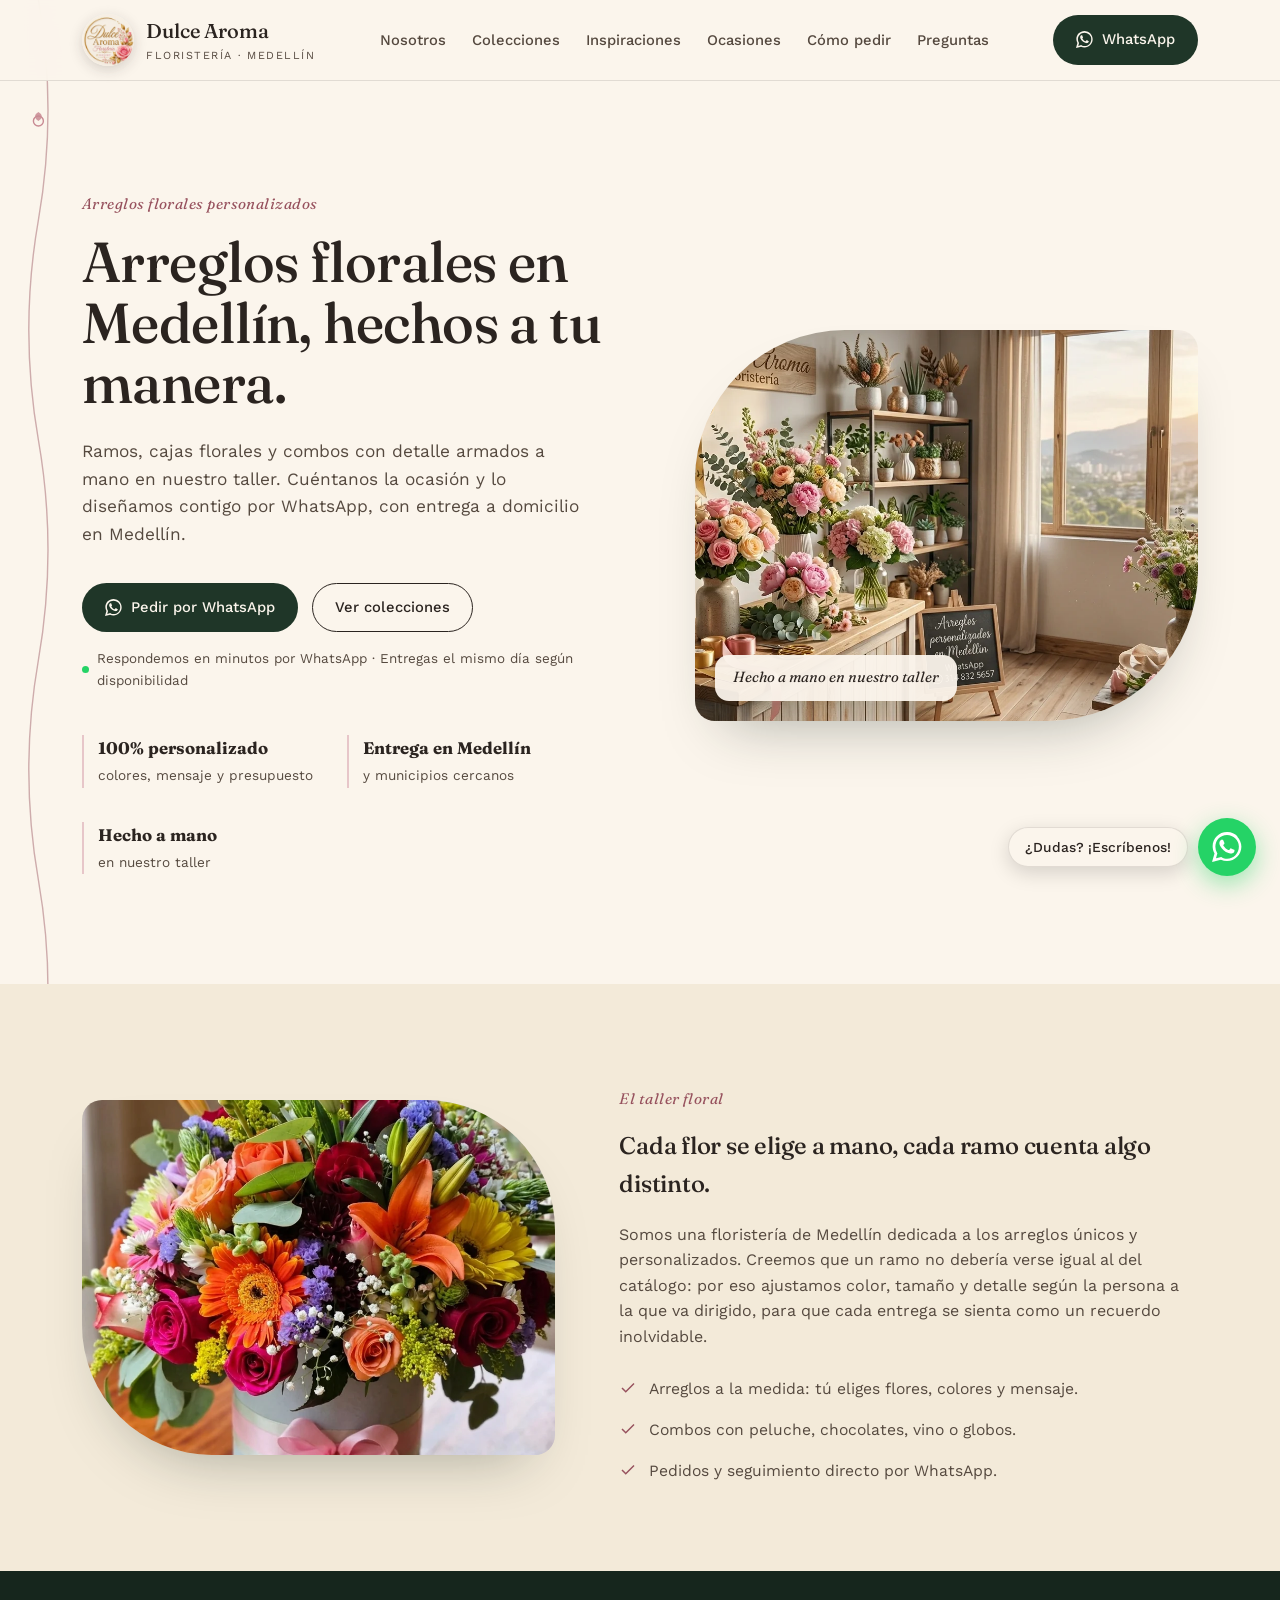
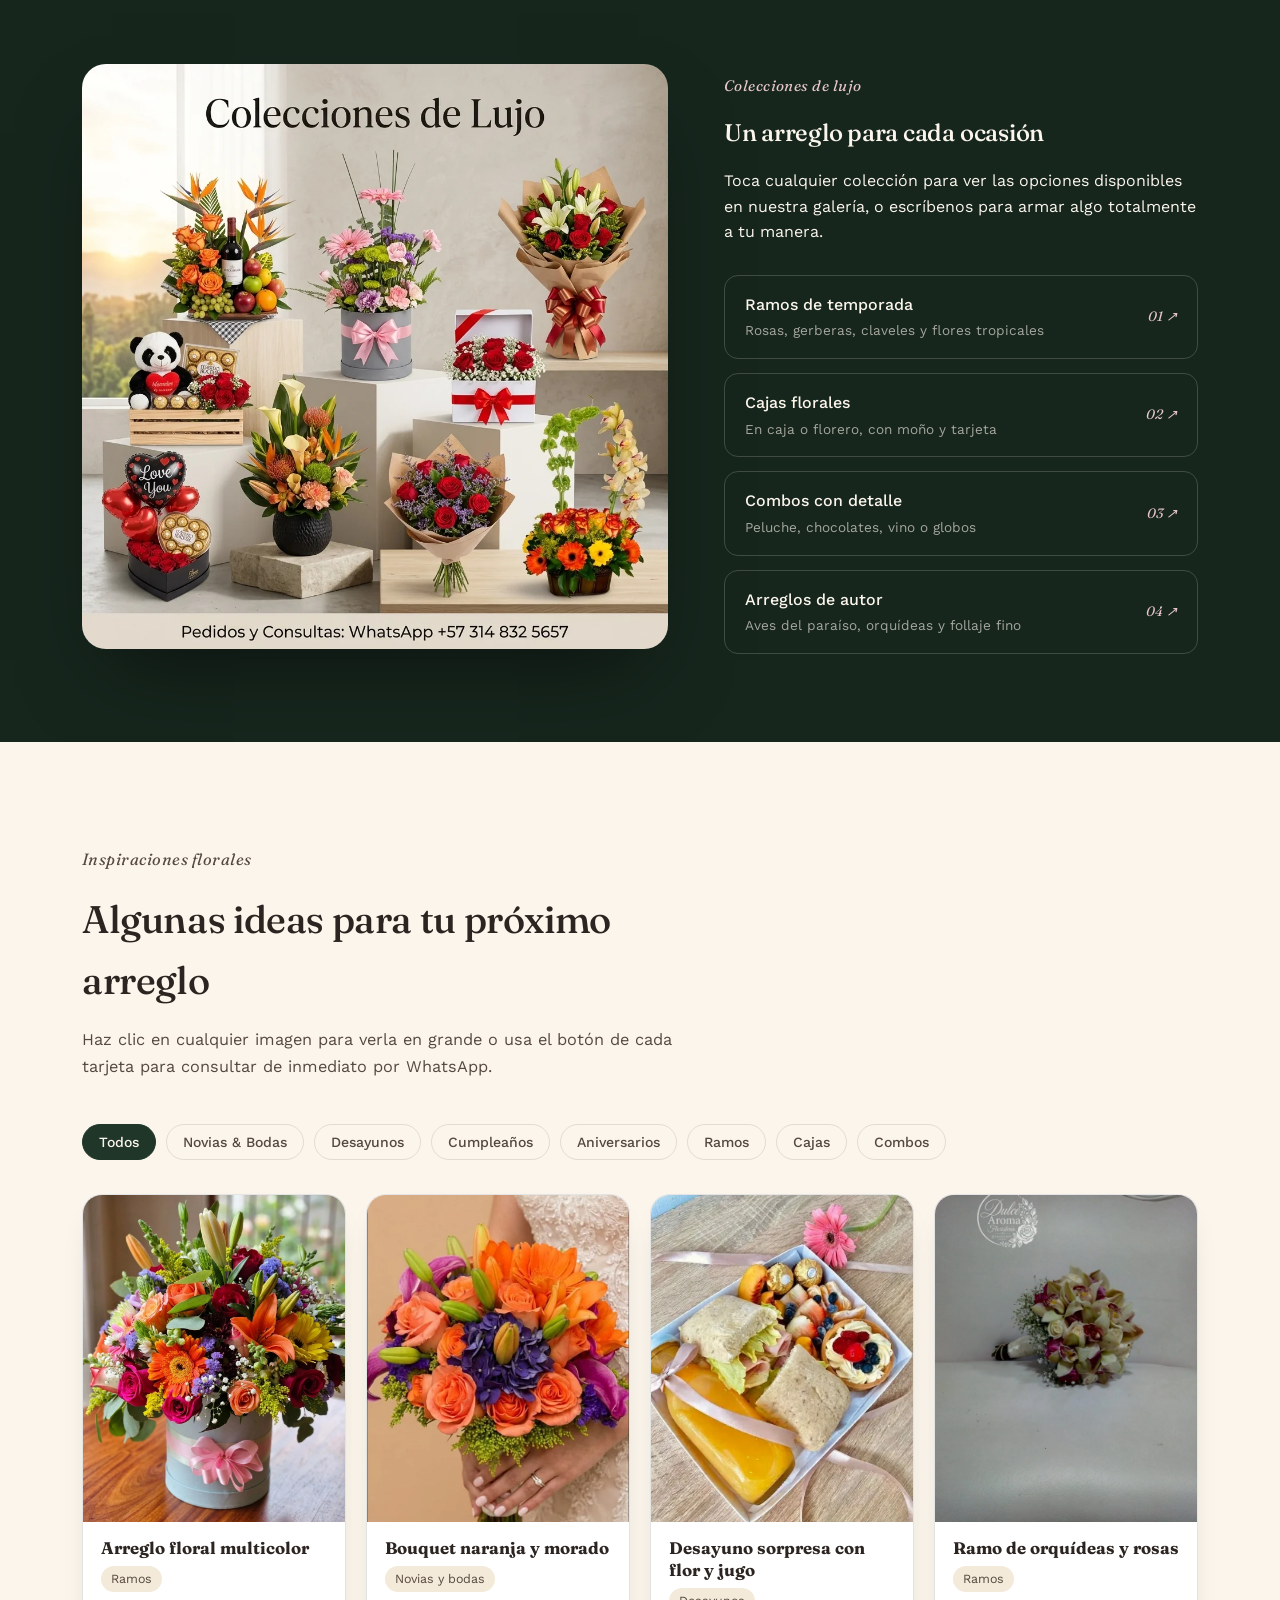
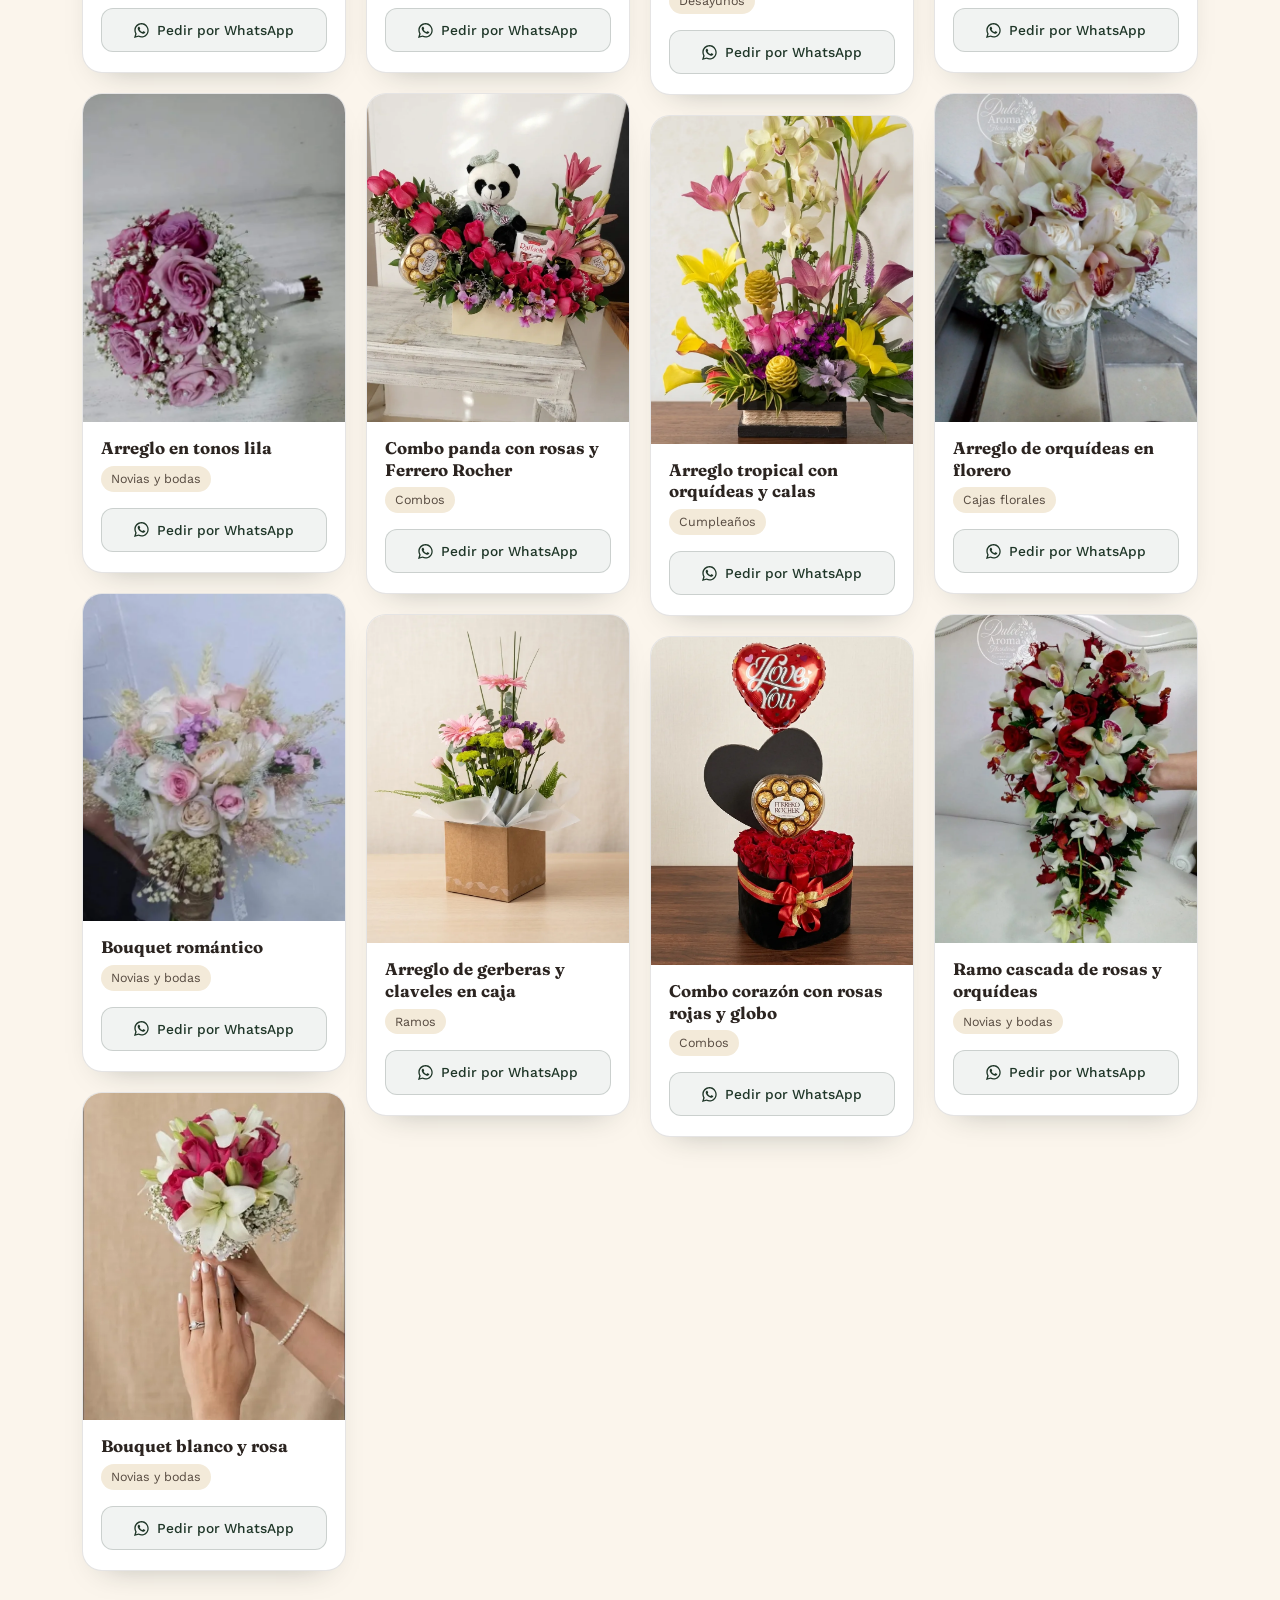
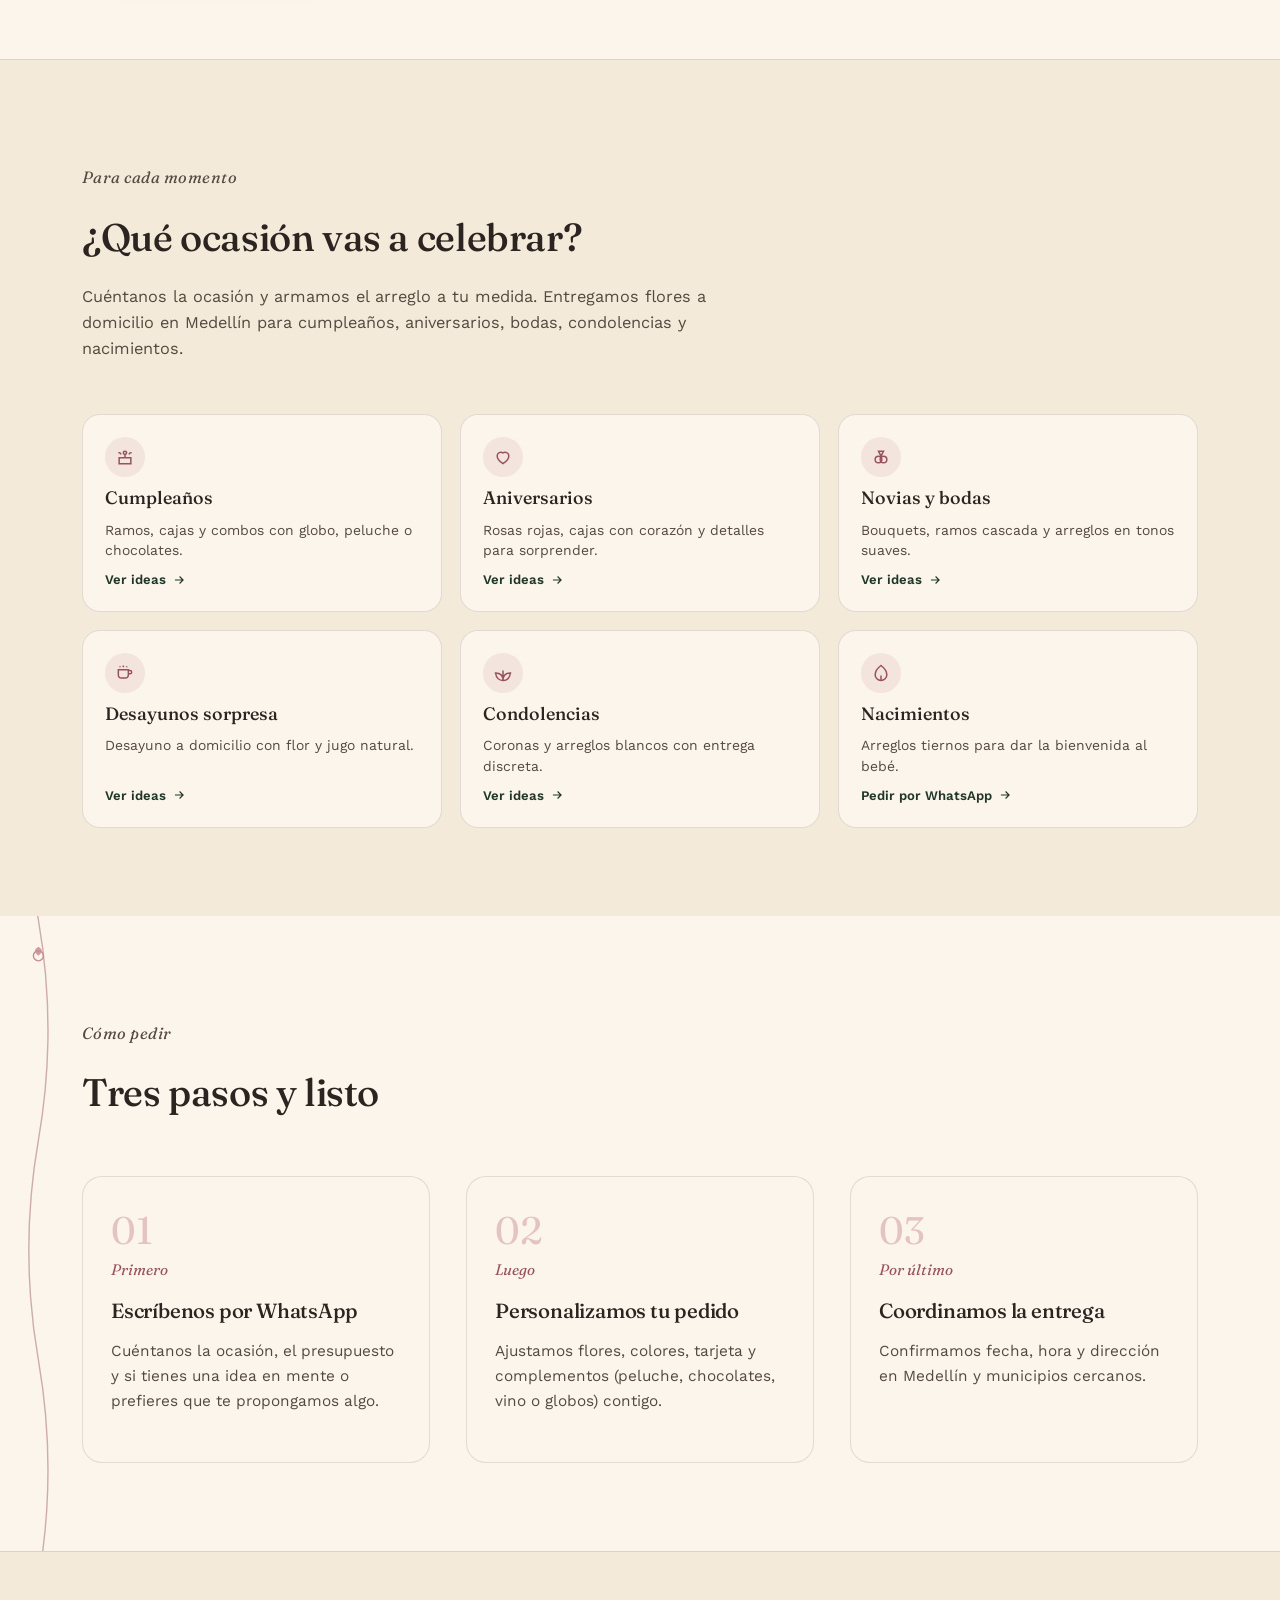
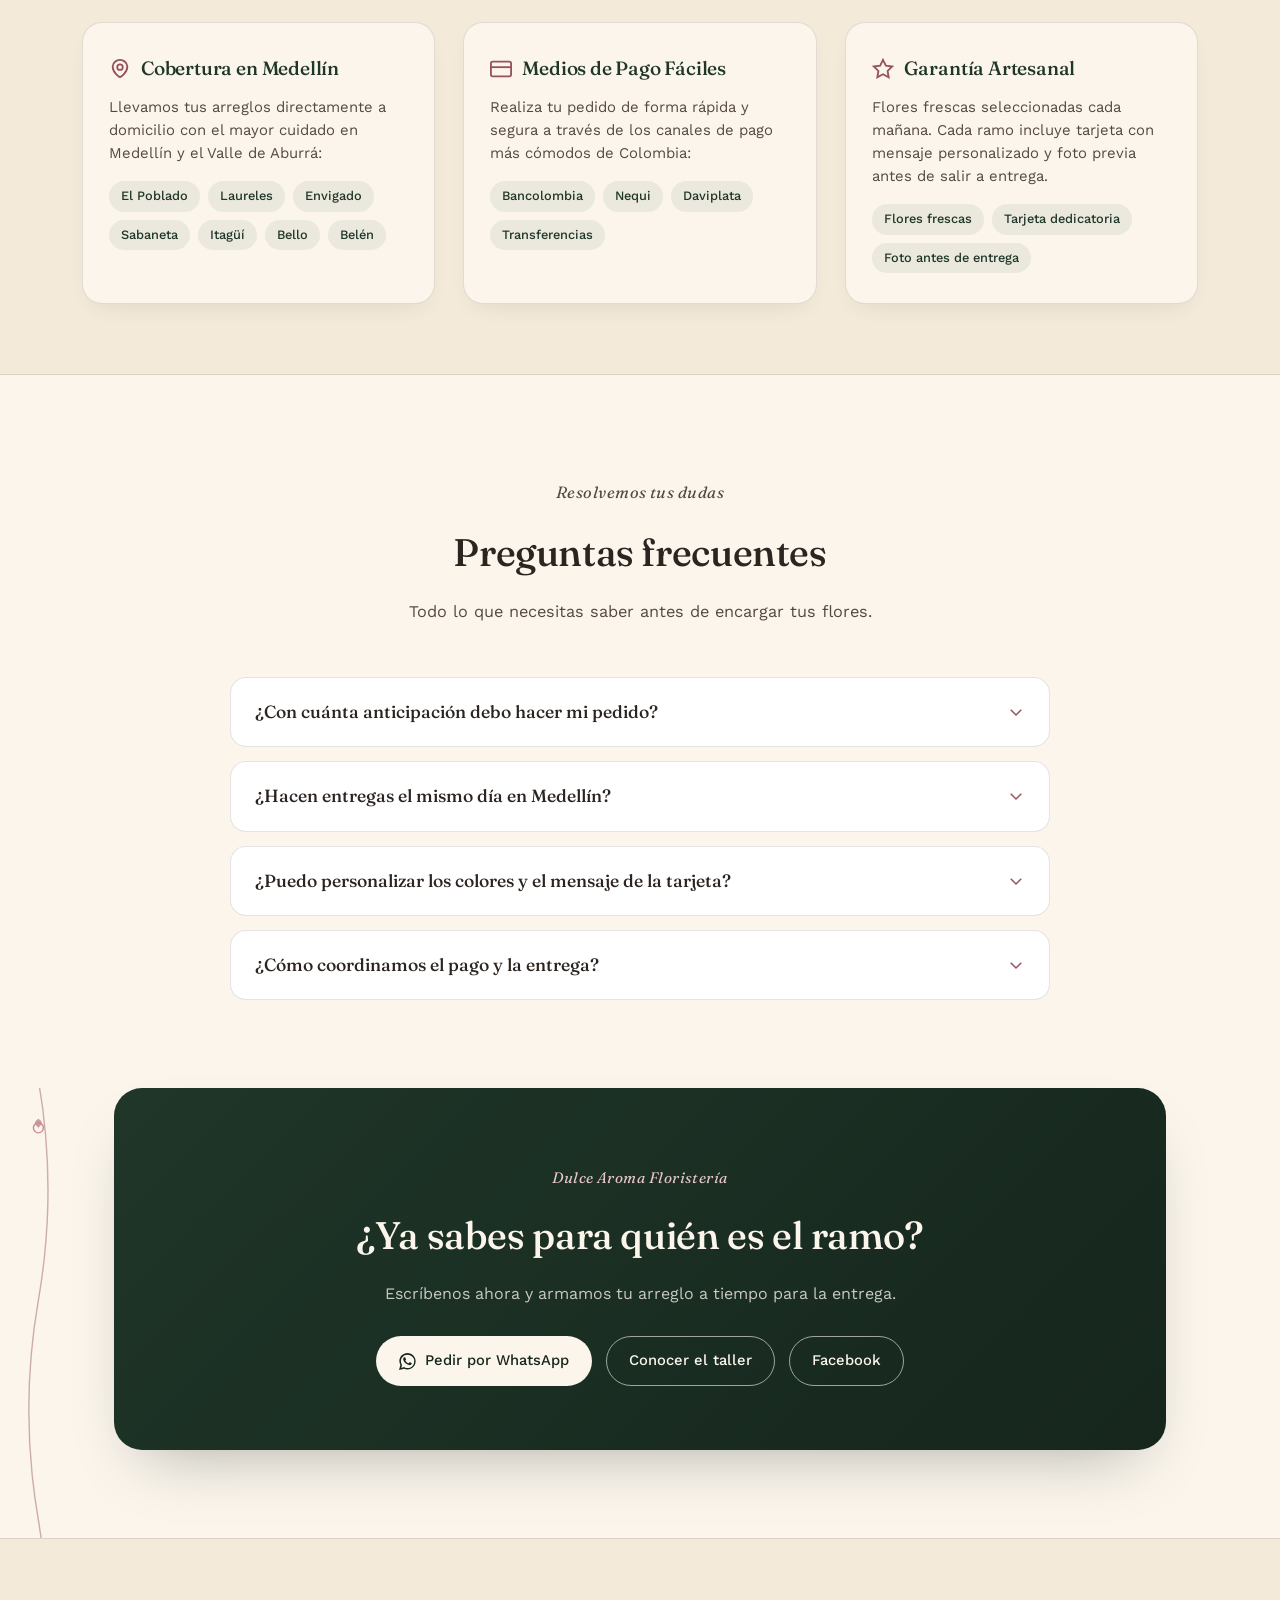
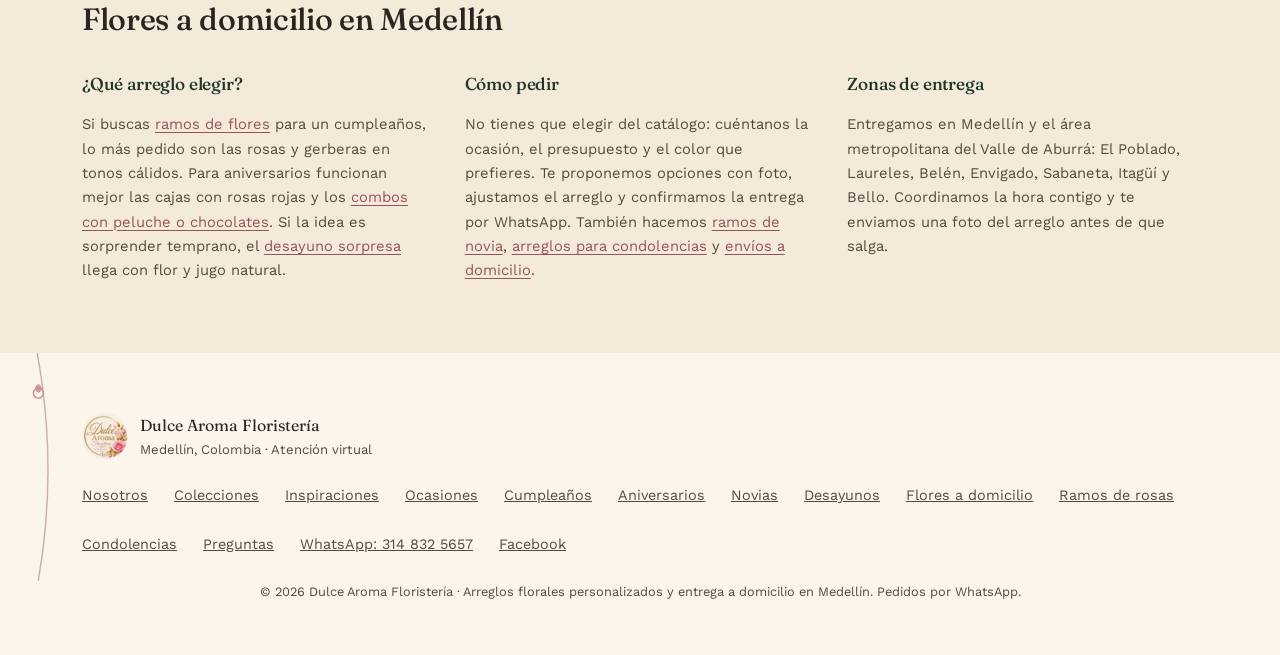
==== commit b89c05a4: "feat(web): agregar 3 páginas más (flores a domicilio, rosas, condolencias) - Añade flores-a-domicili" ====
--- a/index.html
+++ b/index.html
@@ -325,11 +325,11 @@
       <span>Desayuno a domicilio con flor y jugo natural.</span>
       <span class="oc-go">Ver ideas <svg aria-hidden="true" fill="none" stroke="currentColor" stroke-width="2" viewBox="0 0 24 24"><path d="M5 12h14M13 6l6 6-6 6"/></svg></span>
     </a>
-    <a class="ocasion reveal" href="https://wa.me/573148325657?text=Hola%2C%20quisiera%20informaci%C3%B3n%20sobre%20un%20arreglo%20floral%20para%20condolencias." rel="noopener" target="_blank">
+    <a class="ocasion reveal" href="flores-para-condolencias-medellin.html">
       <span class="oc-icon" aria-hidden="true"><svg fill="none" stroke="currentColor" stroke-width="1.8" viewBox="0 0 24 24"><path d="M12 21c0-6 3-9 9-9-1 6-4 9-9 9zM12 21c0-6-3-9-9-9 1 6 4 9 9 9zM12 21V9"/></svg></span>
       <strong>Condolencias</strong>
       <span>Coronas y arreglos blancos con entrega discreta.</span>
-      <span class="oc-go">Pedir por WhatsApp <svg aria-hidden="true" fill="none" stroke="currentColor" stroke-width="2" viewBox="0 0 24 24"><path d="M5 12h14M13 6l6 6-6 6"/></svg></span>
+      <span class="oc-go">Ver ideas <svg aria-hidden="true" fill="none" stroke="currentColor" stroke-width="2" viewBox="0 0 24 24"><path d="M5 12h14M13 6l6 6-6 6"/></svg></span>
     </a>
     <a class="ocasion reveal" href="https://wa.me/573148325657?text=Hola%2C%20quisiera%20informaci%C3%B3n%20sobre%20un%20arreglo%20floral%20para%20nacimiento." rel="noopener" target="_blank">
       <span class="oc-icon" aria-hidden="true"><svg fill="none" stroke="currentColor" stroke-width="1.8" viewBox="0 0 24 24"><path d="M12 21a7 7 0 0 1-7-7c0-4 3-8 7-11 4 3 7 7 7 11a7 7 0 0 1-7 7z"/><path d="M12 21v-6"/></svg></span>
@@ -505,7 +505,7 @@
 </div>
 <div>
 <h3>Cómo pedir</h3>
-<p>No tienes que elegir del catálogo: cuéntanos la ocasión, el presupuesto y el color que prefieres. Te proponemos opciones con foto, ajustamos el arreglo y confirmamos la entrega por WhatsApp. También hacemos <a href="#ocasiones">ramos de novia</a> y arreglos para condolencias.</p>
+<p>No tienes que elegir del catálogo: cuéntanos la ocasión, el presupuesto y el color que prefieres. Te proponemos opciones con foto, ajustamos el arreglo y confirmamos la entrega por WhatsApp. También hacemos <a href="ramos-de-novia-medellin.html">ramos de novia</a>, <a href="flores-para-condolencias-medellin.html">arreglos para condolencias</a> y <a href="flores-a-domicilio-medellin.html">envíos a domicilio</a>.</p>
 </div>
 <div>
 <h3>Zonas de entrega</h3>
@@ -531,6 +531,13 @@
 <a href="#catalogo">Colecciones</a>
 <a href="#inspiraciones">Inspiraciones</a>
 <a href="#ocasiones">Ocasiones</a>
+<a href="flores-para-cumpleanos-medellin.html">Cumpleaños</a>
+<a href="flores-para-aniversario-medellin.html">Aniversarios</a>
+<a href="ramos-de-novia-medellin.html">Novias</a>
+<a href="desayunos-sorpresa-medellin.html">Desayunos</a>
+<a href="flores-a-domicilio-medellin.html">Flores a domicilio</a>
+<a href="ramos-de-rosas-medellin.html">Ramos de rosas</a>
+<a href="flores-para-condolencias-medellin.html">Condolencias</a>
 <a href="#faq">Preguntas</a>
 <a href="https://wa.me/573148325657?text=Hola%2C%20vi%20su%20p%C3%A1gina%20web%20de%20Dulce%20Aroma%20y%20quisiera%20informaci%C3%B3n%20sobre%20sus%20arreglos%20florales." rel="noopener" target="_blank">WhatsApp: 314 832 5657</a>
 <a href="https://www.facebook.com/profile.php?id=61593890547009" rel="noopener" target="_blank">Facebook</a>
